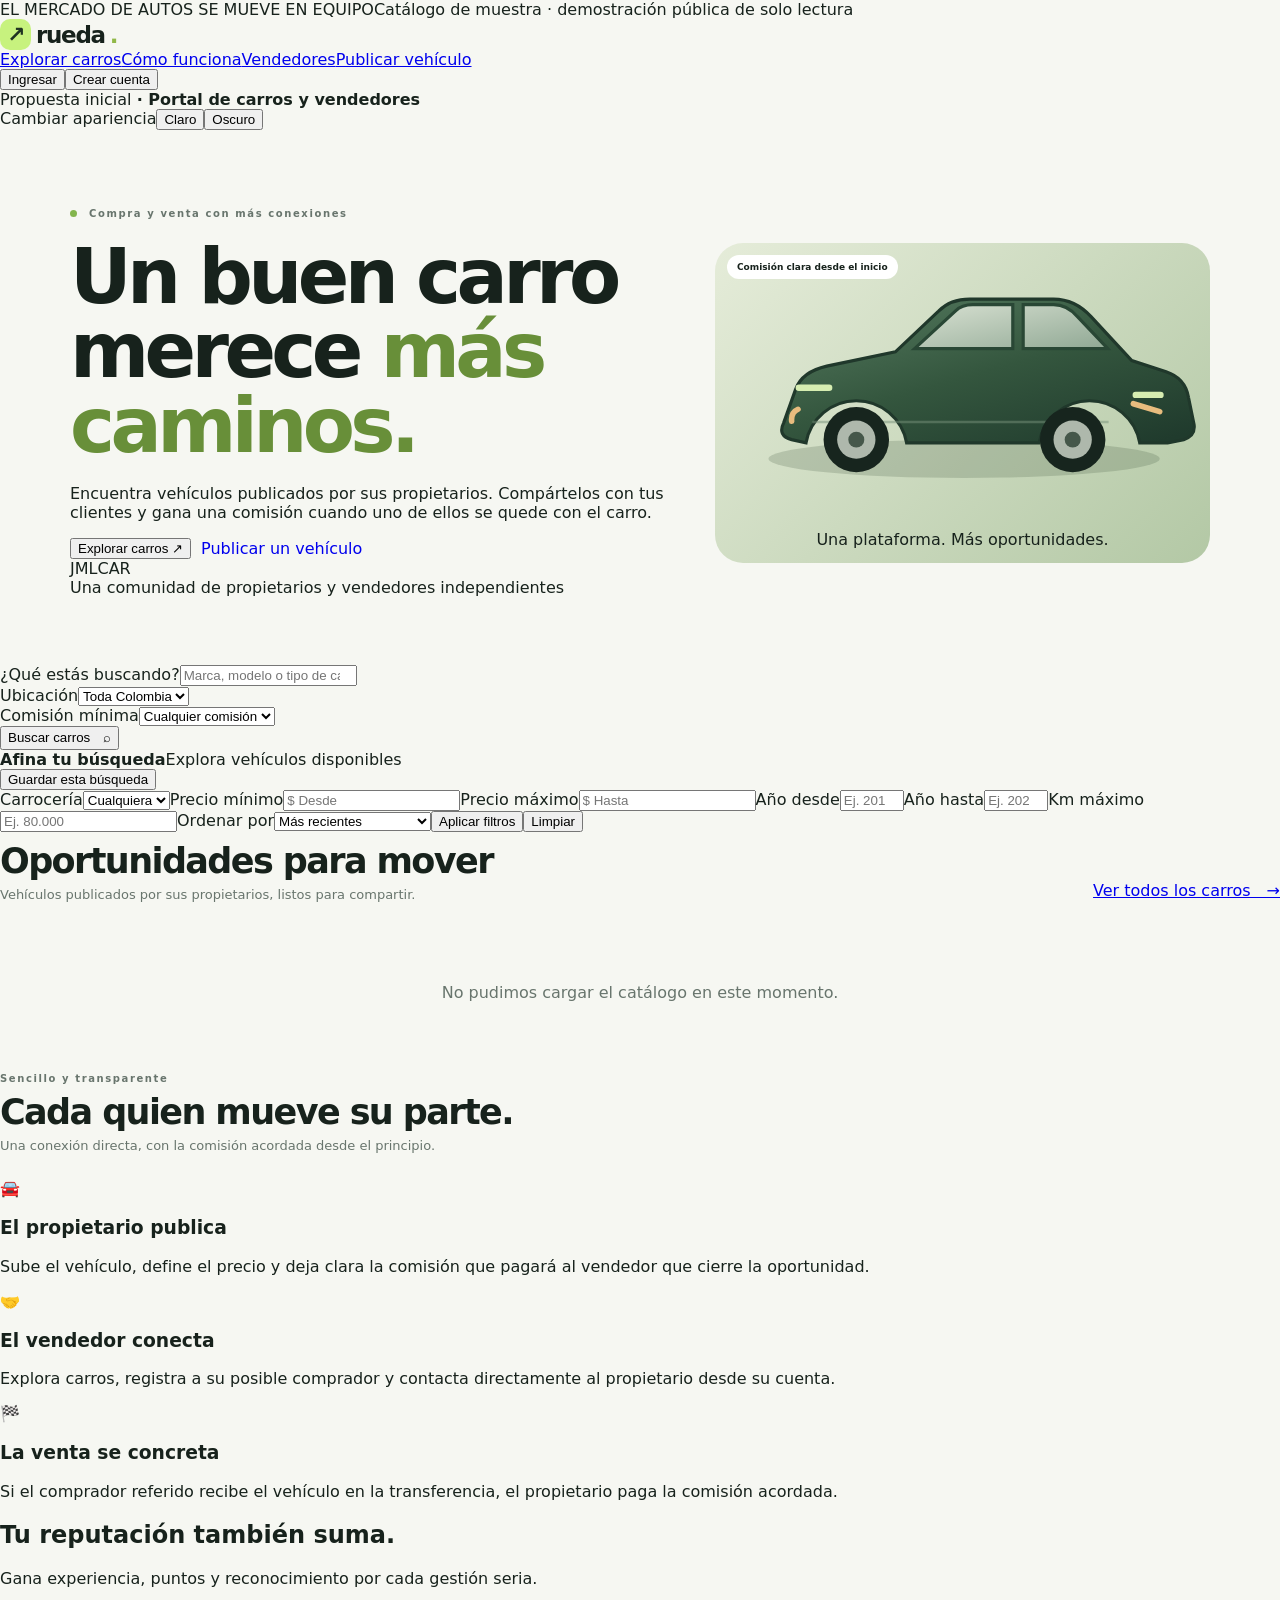
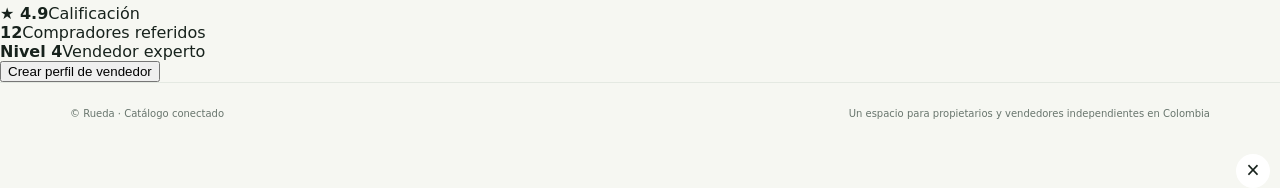
==== index.html @ 868a12b0 "Publicar la interfaz original de Rueda en modo demo" ====
<!doctype html>
<html lang="es">
<head>
<meta charset="utf-8"><meta name="viewport" content="width=device-width,initial-scale=1">
<title>Rueda — encuentra tu próximo auto</title>
<link rel="stylesheet" href="styles.css">
<link rel="stylesheet" href="styles.css"><link rel="stylesheet" href="styles.css"><link rel="stylesheet" href="styles.css"><link rel="stylesheet" href="styles.css"><link rel="stylesheet" href="styles.css"><link rel="stylesheet" href="styles.css"></head>
<body class="theme-day">
<div class="topline"><div class="wrap"><span>EL MERCADO DE AUTOS SE MUEVE EN EQUIPO</span><span>Catálogo de muestra · demostración pública de solo lectura</span></div></div>
<div class="wrap"><nav class="nav"><div class="brand"><span class="mark">↗</span>rueda<span style="color:#91b848">.</span></div><div class="links"><a href="#autos">Explorar carros</a><a href="#como">Cómo funciona</a><a href="#vendedores">Vendedores</a><a href="publicar-vehiculo.html">Publicar vehículo</a></div><div class="nav-actions"><button class="btn outline" onclick="openModal('login')">Ingresar</button><button class="btn" onclick="openModal('join')">Crear cuenta</button></div></nav>
<div class="mast-meta"><div class="model-label">Propuesta inicial <strong>· Portal de carros y vendedores</strong></div><div class="design-switch"><span>Cambiar apariencia</span><button class="active" onclick="setTheme('day',this)">Claro</button><button onclick="setTheme('night',this)">Oscuro</button></div></div>
<div id="dev-preview" hidden style="max-width:1160px;margin:8px auto;padding:8px 28px;color:#53615a;font-size:12px"><label for="dev-preview-role" style="font-weight:700;margin-right:8px">Cambiar perfil de demostración</label><select id="dev-preview-role" style="padding:7px;border:1px solid #d8dfd8;border-radius:8px"><option value="">Visitante</option><option value="seller">Vendedor</option><option value="owner">Propietario</option><option value="buyer">Comprador</option></select><span style="margin-left:8px">Simula la vista sin cambiar la cuenta</span></div><main><section class="hero"><div><div class="eyebrow"><i class="dot"></i> Compra y venta con más conexiones</div><h1>Un buen carro merece <em>más caminos.</em></h1><p class="intro">Encuentra vehículos publicados por sus propietarios. Compártelos con tus clientes y gana una comisión cuando uno de ellos se quede con el carro.</p><div class="hero-actions"><button class="btn" onclick="document.querySelector('#autos').scrollIntoView({behavior:'smooth'})">Explorar carros <span>↗</span></button><a class="btn outline" style="text-decoration:none" href="publicar-vehiculo.html">Publicar un vehículo</a></div><div class="proof"><div class="avatars"><span>JM</span><span>LC</span><span>AR</span></div><span>Una comunidad de propietarios y vendedores independientes</span></div></div>
<div class="hero-art"><span class="tag">Comisión clara desde el inicio</span><svg class="art-car" viewBox="0 0 620 310" xmlns="http://www.w3.org/2000/svg"><defs><linearGradient id="body" x1=".1" y1="0" x2=".9" y2="1"><stop stop-color="#54795e"/><stop offset=".5" stop-color="#34563e"/><stop offset="1" stop-color="#203b2d"/></linearGradient><linearGradient id="glass" x1="0" y1="0" x2="1" y2="1"><stop stop-color="#d8e1d2"/><stop offset="1" stop-color="#90a894"/></linearGradient></defs><ellipse cx="312" cy="254" rx="245" ry="24" fill="#293d2b" opacity=".18"/><path d="M86 209 101 167q8-22 39-29l86-18 54-51q15-15 39-15h105q27 0 47 22l51 55 43 14q24 8 28 32l7 34q2 14-13 19l-20 4h-35a64 64 0 0 0-126 0H240a64 64 0 0 0-126 0l-18-4q-18-5-10-21z" fill="url(#body)" stroke="#20382b" stroke-width="4"/><path d="m250 116 51-47q8-8 22-8h50v55zm136-55h38q17 0 30 15l38 40H386z" fill="url(#glass)" stroke="#294735" stroke-width="4"/><path d="M105 165h38m384 9h31" stroke="#d6edb1" stroke-width="8" stroke-linecap="round"/><path d="M122 208h371" stroke="#78927b" stroke-width="3" opacity=".5"/><circle cx="177" cy="230" r="41" fill="#17251e"/><circle cx="177" cy="230" r="24" fill="#aeb8ac"/><circle cx="177" cy="230" r="10" fill="#45574a"/><circle cx="448" cy="230" r="41" fill="#17251e"/><circle cx="448" cy="230" r="24" fill="#aeb8ac"/><circle cx="448" cy="230" r="10" fill="#45574a"/><path d="M104 192q-9 4-8 15m428-22 33 10" stroke="#e8bc7e" stroke-width="7" stroke-linecap="round"/></svg><span class="hero-foot">Una plataforma. Más oportunidades.</span></div></section>
<div class="searchbar"><div class="search-item"><label for="car-search">¿Qué estás buscando?</label><input id="car-search" type="search" autocomplete="off" placeholder="Marca, modelo o tipo de carro" aria-label="Buscar vehículos"><div class="suggestions" id="suggestions" role="listbox"></div></div><div class="search-item"><label>Ubicación</label><select><option>Toda Colombia</option><option>Bogotá</option><option>Medellín</option><option>Cali</option></select></div><div class="search-item"><label>Comisión mínima</label><select><option>Cualquier comisión</option><option>Desde $1.000.000</option><option>Desde $3.000.000</option></select></div><button class="btn" type="button">Buscar carros　⌕</button></div>
<section class="catalog-filters" aria-label="Filtros del catálogo"><div class="filter-heading"><div><b>Afina tu búsqueda</b><span id="result-count" aria-live="polite">Explora vehículos disponibles</span></div><button type="button" class="btn outline" id="save-search">Guardar esta búsqueda</button></div><div class="filter-grid"><label>Carrocería<select data-filter="body_type"><option value="">Cualquiera</option><option>SUV</option><option>Sedán</option><option>Hatchback</option><option>Pickup</option><option>Camioneta</option><option>Van</option></select></label><label>Precio mínimo<input data-filter="min_price" type="number" min="0" placeholder="$ Desde"></label><label>Precio máximo<input data-filter="max_price" type="number" min="0" placeholder="$ Hasta"></label><label>Año desde<input data-filter="min_year" type="number" min="1990" max="2100" placeholder="Ej. 2018"></label><label>Año hasta<input data-filter="max_year" type="number" min="1990" max="2100" placeholder="Ej. 2025"></label><label>Km máximo<input data-filter="max_km" type="number" min="0" placeholder="Ej. 80.000"></label><label>Ordenar por<select data-sort><option value="recent">Más recientes</option><option value="price_asc">Precio: menor a mayor</option><option value="price_desc">Precio: mayor a menor</option><option value="year_desc">Año: más reciente</option><option value="km_asc">Menor kilometraje</option></select></label><button type="button" class="btn" id="apply-filters">Aplicar filtros</button><button type="button" class="btn outline" id="clear-filters">Limpiar</button></div></section><div id="active-filter-chips" class="filter-chips" aria-live="polite"></div><section class="section" id="autos"><div class="section-head"><div><h2>Oportunidades para mover</h2><p>Vehículos publicados por sus propietarios, listos para compartir.</p></div><a class="text-link" href="#autos">Ver todos los carros　→</a></div><div class="listing-grid" id="grid" aria-live="polite" aria-busy="true"><p class="catalog-status" role="status">Cargando vehículos disponibles…</p></div></section></main></div>
<section class="lower" id="como"><div class="wrap"><div class="section-head"><div><div class="eyebrow">Sencillo y transparente</div><h2 style="margin-top:8px">Cada quien mueve su parte.</h2><p>Una conexión directa, con la comisión acordada desde el principio.</p></div></div><div class="benefits"><div class="benefit"><span class="benefit-icon">🚘</span><h3>El propietario publica</h3><p>Sube el vehículo, define el precio y deja clara la comisión que pagará al vendedor que cierre la oportunidad.</p></div><div class="benefit"><span class="benefit-icon">🤝</span><h3>El vendedor conecta</h3><p>Explora carros, registra a su posible comprador y contacta directamente al propietario desde su cuenta.</p></div><div class="benefit"><span class="benefit-icon">🏁</span><h3>La venta se concreta</h3><p>Si el comprador referido recibe el vehículo en la transferencia, el propietario paga la comisión acordada.</p></div></div><div class="rank" id="vendedores"><div><h2>Tu reputación también suma.</h2><p>Gana experiencia, puntos y reconocimiento por cada gestión seria.</p></div><div class="rank-badges"><div class="badge"><b>★ 4.9</b>Calificación</div><div class="badge"><b>12</b>Compradores referidos</div><div class="badge"><b>Nivel 4</b>Vendedor experto</div></div><button class="btn" onclick="openModal('join')">Crear perfil de vendedor</button></div></div></section>
<footer class="wrap footer"><span>© Rueda · Catálogo conectado</span><span>Un espacio para propietarios y vendedores independientes en Colombia</span></footer>
<div class="modal-bg" id="modal" onclick="if(event.target===this)closeModal()"><div class="modal"><button class="close" onclick="closeModal()">×</button><div id="modal-content"></div></div></div>
<script>
function setTheme(theme,button){document.body.className=theme==='night'?'theme-night':'theme-day';localStorage.setItem('rueda-theme',theme);document.querySelectorAll('.design-switch button').forEach(b=>b.classList.remove('active'));button.classList.add('active')}
const savedTheme=localStorage.getItem('rueda-theme')||'day';document.body.className=savedTheme==='night'?'theme-night':'theme-day';document.querySelectorAll('.design-switch button').forEach((b,i)=>b.classList.toggle('active',(savedTheme==='night'?i===1:i===0)));
function openModal(type){const c=document.getElementById('modal-content');if(type==='publish'){c.innerHTML='<h2>Publica tu vehículo</h2><p>Cuéntanos sobre el carro y define la comisión que ofreces. En esta primera propuesta, la publicación se revisa antes de aparecer.</p><input placeholder="Marca, modelo y año"><input placeholder="Precio del vehículo"><input placeholder="Comisión para el vendedor"><input placeholder="Ciudad"><button class="btn" onclick="closeModal()">Continuar</button>'}else if(type==='login'){c.innerHTML='<h2>Qué bueno verte</h2><p>Ingresa para ver contactos, registrar compradores y seguir tus oportunidades.</p><input placeholder="Correo electrónico"><input placeholder="Contraseña"><button class="btn" onclick="closeModal()">Ingresar</button>'}else{c.innerHTML='<h2>Entra a la comunidad</h2><p>Crea tu perfil para explorar vehículos, registrar compradores y construir tu reputación.</p><label for="account-role" style="display:block;font-size:12px;font-weight:700;margin:12px 0 5px">Tipo de cuenta</label><select id="account-role" style="width:100%;border:1px solid var(--line);border-radius:9px;padding:12px;background:var(--surface);color:var(--ink);margin-bottom:10px"><option value="vendedor">Vendedor</option><option value="comisionista">Comisionista</option></select><input placeholder="Nombre"><input placeholder="Correo electrónico"><input placeholder="Teléfono"><button class="btn" onclick="closeModal()">Crear mi cuenta</button>'}document.getElementById('modal').style.display='grid'}
function closeModal(){document.getElementById('modal').style.display='none'}
const searchTerms=[['Toyota RAV4 XLE','Modelo'],['Mazda 3 Grand Touring','Modelo'],['Ford Ranger XLT','Modelo'],['SUV','Tipo de vehículo'],['Sedán','Tipo de vehículo'],['Pickup','Tipo de vehículo'],['Bogotá','Ciudad'],['Medellín','Ciudad'],['Cali','Ciudad']];
const searchInput=document.getElementById('car-search'),suggestionBox=document.getElementById('suggestions');
function renderSuggestions(){const q=searchInput.value.trim().toLocaleLowerCase('es');suggestionBox.innerHTML='';if(!q){suggestionBox.classList.remove('show');return}const matches=searchTerms.filter(([label])=>label.toLocaleLowerCase('es').includes(q)).slice(0,5);if(!matches.length){suggestionBox.classList.remove('show');return}matches.forEach(([label,kind])=>{const b=document.createElement('button');b.type='button';b.className='suggestion';b.setAttribute('role','option');b.innerHTML='<span>'+label+'</span><small>'+kind+'</small>';b.addEventListener('click',()=>{searchInput.value=label;suggestionBox.classList.remove('show');window.RuedaApp?.loadListings()});suggestionBox.appendChild(b)});suggestionBox.classList.add('show')}
searchInput.addEventListener('input',renderSuggestions);searchInput.addEventListener('focus',renderSuggestions);searchInput.addEventListener('keydown',e=>{if(e.key==='Enter'){e.preventDefault();suggestionBox.classList.remove('show');window.RuedaApp?.loadListings()}if(e.key==='Escape')suggestionBox.classList.remove('show')});document.addEventListener('click',e=>{if(!e.target.closest('.search-item'))suggestionBox.classList.remove('show')});
</script><script src="preview-adapter.js?v=1"></script><script src="app.js?v=20261120-6"></script><script src="experience.js?v=20261120-2"></script></body></html>
---- styles.css ----
:root{color-scheme:light;--bg:#f6f7f2;--surface:#fff;--ink:#17221c;--muted:#68756d;--line:#e4e9e2;--accent:#c7f27e;--accent-ink:#192418;--soft:#edf1e9;--shadow:0 18px 55px #17221c10}*{box-sizing:border-box}html{scroll-behavior:smooth}body{margin:0;background:var(--bg);color:var(--ink);font-family:Inter,ui-sans-serif,system-ui,-apple-system,"Segoe UI",sans-serif;transition:background .25s,color .25s}body.dark{color-scheme:dark;--bg:#0d1511;--surface:#17211b;--ink:#f2f5ef;--muted:#a2afa5;--line:#29372e;--accent:#c7f27e;--accent-ink:#172418;--soft:#202c24;--shadow:0 18px 55px #0005}.top{height:76px;display:flex;align-items:center;justify-content:space-between;padding:0 max(calc((100% - 1200px)/2),5vw);border-bottom:1px solid var(--line);background:color-mix(in srgb,var(--bg) 88%,transparent);position:sticky;top:0;z-index:10;backdrop-filter:blur(16px)}.brand{display:flex;align-items:center;gap:5px;color:var(--ink);text-decoration:none;font-weight:850;font-size:23px;letter-spacing:-1.3px}.mark{width:31px;height:31px;background:var(--accent);color:#203322;border-radius:10px;display:grid;place-items:center;font-size:22px}.lime{color:#83a941}.top nav{display:flex;gap:32px}.top nav a,footer>a:last-child{font-size:13px;color:var(--muted);text-decoration:none;font-weight:650}.theme{padding:10px 14px;border:1px solid var(--line);border-radius:99px;background:var(--surface);color:var(--ink);font-weight:650;cursor:pointer}.hero{max-width:1200px;margin:auto;min-height:480px;display:grid;grid-template-columns:1.1fr .9fr;align-items:center;padding:78px 30px 68px;gap:40px}.eyebrow{font-size:10px;font-weight:800;letter-spacing:1.6px;color:var(--muted)}.eyebrow i{display:inline-block;width:7px;height:7px;border-radius:50%;background:#83b54d;margin-right:7px}.hero h1{font-size:clamp(43px,6vw,76px);line-height:.98;letter-spacing:-4.6px;margin:21px 0;color:var(--ink);max-width:650px}.hero h1 em{font-style:normal;color:#688f39}.hero-copy>p{font-size:16px;line-height:1.7;color:var(--muted);max-width:535px;margin-bottom:28px}.primary{display:inline-flex;align-items:center;gap:22px;padding:15px 21px;background:var(--accent);color:var(--accent-ink);border-radius:12px;font-weight:800;text-decoration:none;box-shadow:0 10px 24px #b7e66840}.hero-stats{display:flex;gap:24px;margin-top:28px;font-size:11px;color:var(--muted)}.hero-stats b{color:var(--ink)}.hero-art{height:320px;border-radius:28px;background:linear-gradient(135deg,#e5ecd9,#b3c8a5);display:grid;place-items:center;position:relative;overflow:hidden}.dark .hero-art{background:linear-gradient(135deg,#26362a,#344932)}.art-glow{position:absolute;width:340px;height:340px;border-radius:50%;background:#d8ff9b66;filter:blur(20px);right:-80px;top:-120px}.art-card{position:relative;width:68%;min-height:215px;border-radius:20px;background:linear-gradient(140deg,#23392b,#405d43);box-shadow:0 30px 50px #18251b50;color:white;padding:24px;transform:rotate(-4deg);display:flex;flex-direction:column;justify-content:space-between}.art-card>span{font-size:9px;letter-spacing:1.8px;color:#d8e5cb}.art-card strong{font-size:22px;letter-spacing:-.7px}.art-card small{font-size:11px;color:#c4d3c2}.road{position:absolute;right:25px;top:62px;width:95px;height:95px;border-radius:50%;border:1px solid #ffffff45;display:grid;place-items:center;font-size:52px;color:var(--accent)}.floating-pill{position:absolute;right:7%;bottom:13%;border:1px solid #ffffff88;background:var(--surface);color:var(--ink);border-radius:99px;padding:12px 17px;font-size:11px;font-weight:700;box-shadow:var(--shadow)}.floating-pill:first-letter{color:#78a740}.catalog{max-width:1200px;margin:auto;padding:42px 30px 82px}.section-head{display:flex;justify-content:space-between;align-items:end;margin-bottom:26px}.section-head h2{font-size:35px;letter-spacing:-1.6px;margin:9px 0 6px}.section-head p{margin:0;color:var(--muted);font-size:13px}.count{border:1px solid var(--line);border-radius:99px;padding:9px 13px;font-size:11px;color:var(--muted);background:var(--surface)}.filters{display:grid;grid-template-columns:minmax(250px,1.7fr) 1fr 1fr 1fr auto;gap:9px;padding:10px;background:var(--surface);border:1px solid var(--line);border-radius:15px;box-shadow:var(--shadow)}.filters select,.search{height:44px;border:1px solid var(--line);border-radius:10px;background:var(--bg);color:var(--ink);padding:0 12px;font:inherit;font-size:12px}.search{display:flex;align-items:center;gap:8px}.search>span{font-size:22px;color:var(--muted)}.search input{border:0;background:transparent;outline:0;color:var(--ink);width:100%;min-width:0}.search kbd{font-size:9px;color:var(--muted);white-space:nowrap}.clear{border:0;background:transparent;color:var(--muted);font-weight:700;padding:0 12px;cursor:pointer}.chips{display:flex;gap:8px;overflow:auto;padding:17px 0 21px}.chip{border:1px solid var(--line);background:var(--surface);color:var(--muted);padding:8px 13px;border-radius:99px;font-size:11px;font-weight:700;white-space:nowrap;cursor:pointer}.chip.active{background:var(--ink);color:var(--bg);border-color:var(--ink)}.grid{display:grid;grid-template-columns:repeat(3,minmax(0,1fr));gap:18px}.car{border:1px solid var(--line);background:var(--surface);border-radius:17px;overflow:hidden;transition:transform .2s,box-shadow .2s;cursor:pointer}.car:hover{transform:translateY(-4px);box-shadow:var(--shadow)}.photo{height:205px;position:relative;background:var(--soft);overflow:hidden}.photo img{width:100%;height:100%;display:block;object-fit:cover;transition:transform .45s}.car:hover .photo img{transform:scale(1.04)}.tag,.city{position:absolute;top:12px;border-radius:99px;padding:7px 10px;font-size:9px;font-weight:750}.tag{left:12px;background:var(--surface);color:var(--ink)}.city{right:12px;background:#19251fdb;color:white;backdrop-filter:blur(8px)}.card{padding:16px}.title{display:flex;justify-content:space-between;gap:8px;align-items:start}.title h3{font-size:17px;line-height:1.2;letter-spacing:-.45px;margin:0}.year{color:var(--muted);font-size:12px}.specs{display:flex;gap:12px;color:var(--muted);font-size:10px;margin:13px 0 16px;flex-wrap:wrap}.price-line{border-top:1px solid var(--line);padding-top:13px;display:flex;justify-content:space-between;align-items:end}.price-label{font-size:9px;color:var(--muted)}.price{display:block;font-size:20px;letter-spacing:-.6px;font-weight:800;margin-top:3px}.fee{text-align:right;font-size:9px;color:var(--muted);line-height:1.5}.fee b{display:block;color:#6d953a;font-size:11px}.source{display:block;margin-top:13px;color:var(--muted);font-size:9px;text-decoration:none}.source:hover{text-decoration:underline}.notice{max-width:1140px;margin:0 auto 65px;background:var(--soft);border:1px solid var(--line);border-radius:16px;padding:23px;display:flex;gap:15px;align-items:start}.notice-icon{border:1px solid #9ab56f;border-radius:50%;min-width:22px;height:22px;display:grid;place-items:center;color:#729242;font-weight:800;font-size:12px}.notice strong{font-size:13px}.notice p{font-size:11px;line-height:1.65;color:var(--muted);margin:7px 0 0}footer{border-top:1px solid var(--line);padding:25px max(calc((100% - 1140px)/2),5vw);display:flex;align-items:center;justify-content:space-between;color:var(--muted);font-size:10px}.empty,.loading{text-align:center;color:var(--muted);padding:55px;grid-column:1/-1}dialog{width:min(640px,calc(100% - 28px));border:1px solid var(--line);border-radius:20px;padding:0;background:var(--surface);color:var(--ink);box-shadow:0 20px 100px #0008;max-height:90vh;overflow:auto}dialog::backdrop{background:#07100dbb;backdrop-filter:blur(4px)}.close{position:sticky;float:right;top:10px;margin:10px 10px -45px 0;width:34px;height:34px;border:0;border-radius:50%;background:var(--surface);color:var(--ink);font-size:23px;cursor:pointer;z-index:2}.detail-photo{width:100%;height:300px;object-fit:cover}.detail-content{padding:22px}.detail-content h2{font-size:26px;letter-spacing:-1px;margin:0 0 6px}.detail-meta{color:var(--muted);font-size:12px}.detail-content p{line-height:1.7;color:var(--muted);font-size:13px}.detail-source{color:#71933e;font-weight:700}.detail-fee{padding:14px;border-radius:12px;background:var(--soft);font-size:12px}.detail-fee b{color:#71933e}@media(max-width:850px){.hero{grid-template-columns:1fr;padding:60px 24px;gap:30px}.hero-art{height:270px}.grid{grid-template-columns:repeat(2,minmax(0,1fr))}.filters{grid-template-columns:1fr 1fr}.search{grid-column:1/-1}.catalog{padding:35px 22px 60px}.notice{margin:0 22px 45px}.top{padding:0 22px}}@media(max-width:560px){.top{height:64px}.top nav{display:none}.theme{font-size:0}.theme span{font-size:11px}.hero{min-height:auto;padding:50px 20px}.hero h1{font-size:51px;letter-spacing:-3px}.hero-art{height:225px}.art-card{width:75%;min-height:170px}.road{width:70px;height:70px;font-size:38px;right:14px;top:58px}.section-head{align-items:start;gap:15px;flex-direction:column}.section-head h2{font-size:29px}.filters{grid-template-columns:1fr 1fr}.filters select:nth-of-type(3){grid-column:1/-1}.clear{height:35px}.grid{grid-template-columns:1fr;gap:14px}.photo{height:230px}.catalog{padding:30px 17px 50px}.notice{margin:0 17px 35px;padding:17px}footer{padding:22px 17px;gap:12px;flex-wrap:wrap}.footer .brand{font-size:19px}}

/* Role preview and simulated portal actions */
.demo-banner{display:flex;justify-content:center;gap:22px;padding:8px 18px;background:#eaf1e1;color:#536544;font-size:9px;font-weight:800;letter-spacing:1.15px}.demo-banner i{display:inline-block;width:6px;height:6px;background:#80a749;border-radius:50%;margin-right:6px}.dark .demo-banner{background:#1c2c20;color:#cad9b3}.top-actions{display:flex;align-items:center;gap:8px}.text-button,.account-button,.secondary{height:42px;border-radius:11px;padding:0 14px;font:inherit;font-size:11px;font-weight:750;cursor:pointer}.text-button{border:0;background:transparent;color:var(--ink)}.account-button,.secondary{border:1px solid var(--line);background:var(--surface);color:var(--ink)}.hero-actions{display:flex;gap:10px;align-items:center;flex-wrap:wrap}.role-switch{max-width:1140px;margin:0 auto 34px;background:var(--surface);border:1px solid var(--line);border-radius:19px;padding:24px;display:grid;grid-template-columns:1fr auto;gap:18px;box-shadow:var(--shadow)}.role-intro h2{font-size:23px;letter-spacing:-.8px;margin:7px 0}.role-intro p{margin:0;color:var(--muted);font-size:12px}.role-control{display:flex;align-items:center;gap:9px}.role-control label{font-size:11px;color:var(--muted);font-weight:700}.role-control select{border:1px solid var(--line);border-radius:10px;background:var(--bg);color:var(--ink);padding:11px 14px;font:inherit;font-size:12px;font-weight:700}.role-preview{grid-column:1/-1;background:var(--soft);border-radius:13px;padding:18px;display:flex;align-items:center;justify-content:space-between;gap:20px}.role-preview h3{margin:0 0 5px;font-size:15px}.role-preview p{margin:0;color:var(--muted);font-size:11px;line-height:1.6;max-width:690px}.role-points{display:flex;gap:7px;flex-wrap:wrap;margin-top:11px}.role-points span{font-size:9px;background:var(--surface);border:1px solid var(--line);color:var(--muted);border-radius:99px;padding:6px 9px}.role-cta,.inline-action{border:0;background:transparent;color:#6d923c;font:inherit;font-size:10px;font-weight:800;white-space:nowrap;cursor:pointer}.how{max-width:1140px;margin:0 auto;padding:30px 0 85px}.how-grid{display:grid;grid-template-columns:repeat(3,1fr);gap:15px}.how-grid article{position:relative;background:var(--surface);border:1px solid var(--line);border-radius:16px;padding:22px;min-height:205px}.how-grid article>span{position:absolute;right:18px;top:18px;font-size:10px;font-weight:800;color:#84a759}.how-icon{font-size:25px;margin-bottom:17px}.how-grid h3{font-size:16px;margin:0 0 7px;letter-spacing:-.4px}.how-grid p{font-size:11px;line-height:1.65;color:var(--muted);min-height:38px;margin:0 0 12px}.community{max-width:1140px;margin:0 auto 65px;padding:35px;border-radius:22px;background:linear-gradient(125deg,#233a2a,#3f6544);color:#f2f6ee;display:grid;grid-template-columns:1.2fr .8fr;gap:25px;align-items:center}.community .eyebrow{color:#d0dfc4}.community h2{font-size:30px;letter-spacing:-1.3px;line-height:1.1;max-width:570px;margin:11px 0}.community p{font-size:12px;line-height:1.7;color:#c9d5c6;max-width:500px;margin-bottom:20px}.community .primary{border:0;cursor:pointer}.community-stats{display:grid;grid-template-columns:1fr 1fr;gap:12px}.community-stats div{background:#ffffff13;border:1px solid #ffffff25;border-radius:13px;padding:17px}.community-stats b{display:block;font-size:25px;color:#d1f58e}.community-stats span{font-size:9px;color:#d6e0d4}.demo-dialog-content{padding:27px}.demo-dialog-content h2{font-size:25px;letter-spacing:-.9px;margin:8px 0}.demo-dialog-content>p{color:var(--muted);font-size:12px;line-height:1.65}.mock-form{display:grid;gap:10px;margin:18px 0}.mock-form label{font-size:10px;color:var(--muted);font-weight:750;display:grid;gap:6px}.mock-form input,.mock-form select,.mock-form textarea{border:1px solid var(--line);border-radius:9px;background:var(--soft);color:var(--muted);padding:11px;font:inherit;font-size:11px}.mock-form input:disabled,.mock-form select:disabled{opacity:1}.mock-disclaimer{background:var(--soft);border-radius:10px;padding:12px;color:var(--muted);font-size:10px;line-height:1.55}.mock-submit{background:var(--accent);border:0;border-radius:10px;padding:12px;color:var(--accent-ink);font:inherit;font-size:11px;font-weight:800;cursor:pointer;opacity:.72}.notice{max-width:1140px}.catalog{padding-bottom:68px}
@media(max-width:850px){.top-actions{gap:3px}.top-actions .text-button{display:none}.role-switch,.how,.community{margin-left:22px;margin-right:22px}.role-preview{align-items:flex-start;flex-direction:column}.role-cta{white-space:normal}.how{padding-bottom:60px}}
@media(max-width:560px){.demo-banner{justify-content:space-between;font-size:7px;letter-spacing:.5px;gap:6px}.top{padding:0 14px}.top-actions{gap:4px}.account-button{font-size:9px;padding:0 9px;height:36px}.top-actions .theme{padding:9px}.hero-actions{align-items:stretch}.hero-actions>*{flex:1;justify-content:center}.role-switch{margin:0 17px 28px;padding:18px;grid-template-columns:1fr}.role-control{grid-column:1;justify-content:space-between}.role-preview{grid-column:1}.role-preview p{font-size:10px}.how{margin-left:17px;margin-right:17px;padding-bottom:45px}.how-grid{grid-template-columns:1fr}.how-grid article{min-height:170px}.how-grid p{min-height:0}.community{margin:0 17px 40px;padding:23px;grid-template-columns:1fr}.community h2{font-size:26px}.community-stats{grid-template-columns:repeat(3,1fr);gap:6px}.community-stats div{padding:11px}.community-stats b{font-size:19px}.community-stats span{font-size:8px}.role-intro h2{font-size:20px}}
---- styles.css ----
:root{color-scheme:light;--bg:#f6f7f2;--surface:#fff;--ink:#17221c;--muted:#68756d;--line:#e4e9e2;--accent:#c7f27e;--accent-ink:#192418;--soft:#edf1e9;--shadow:0 18px 55px #17221c10}*{box-sizing:border-box}html{scroll-behavior:smooth}body{margin:0;background:var(--bg);color:var(--ink);font-family:Inter,ui-sans-serif,system-ui,-apple-system,"Segoe UI",sans-serif;transition:background .25s,color .25s}body.dark{color-scheme:dark;--bg:#0d1511;--surface:#17211b;--ink:#f2f5ef;--muted:#a2afa5;--line:#29372e;--accent:#c7f27e;--accent-ink:#172418;--soft:#202c24;--shadow:0 18px 55px #0005}.top{height:76px;display:flex;align-items:center;justify-content:space-between;padding:0 max(calc((100% - 1200px)/2),5vw);border-bottom:1px solid var(--line);background:color-mix(in srgb,var(--bg) 88%,transparent);position:sticky;top:0;z-index:10;backdrop-filter:blur(16px)}.brand{display:flex;align-items:center;gap:5px;color:var(--ink);text-decoration:none;font-weight:850;font-size:23px;letter-spacing:-1.3px}.mark{width:31px;height:31px;background:var(--accent);color:#203322;border-radius:10px;display:grid;place-items:center;font-size:22px}.lime{color:#83a941}.top nav{display:flex;gap:32px}.top nav a,footer>a:last-child{font-size:13px;color:var(--muted);text-decoration:none;font-weight:650}.theme{padding:10px 14px;border:1px solid var(--line);border-radius:99px;background:var(--surface);color:var(--ink);font-weight:650;cursor:pointer}.hero{max-width:1200px;margin:auto;min-height:480px;display:grid;grid-template-columns:1.1fr .9fr;align-items:center;padding:78px 30px 68px;gap:40px}.eyebrow{font-size:10px;font-weight:800;letter-spacing:1.6px;color:var(--muted)}.eyebrow i{display:inline-block;width:7px;height:7px;border-radius:50%;background:#83b54d;margin-right:7px}.hero h1{font-size:clamp(43px,6vw,76px);line-height:.98;letter-spacing:-4.6px;margin:21px 0;color:var(--ink);max-width:650px}.hero h1 em{font-style:normal;color:#688f39}.hero-copy>p{font-size:16px;line-height:1.7;color:var(--muted);max-width:535px;margin-bottom:28px}.primary{display:inline-flex;align-items:center;gap:22px;padding:15px 21px;background:var(--accent);color:var(--accent-ink);border-radius:12px;font-weight:800;text-decoration:none;box-shadow:0 10px 24px #b7e66840}.hero-stats{display:flex;gap:24px;margin-top:28px;font-size:11px;color:var(--muted)}.hero-stats b{color:var(--ink)}.hero-art{height:320px;border-radius:28px;background:linear-gradient(135deg,#e5ecd9,#b3c8a5);display:grid;place-items:center;position:relative;overflow:hidden}.dark .hero-art{background:linear-gradient(135deg,#26362a,#344932)}.art-glow{position:absolute;width:340px;height:340px;border-radius:50%;background:#d8ff9b66;filter:blur(20px);right:-80px;top:-120px}.art-card{position:relative;width:68%;min-height:215px;border-radius:20px;background:linear-gradient(140deg,#23392b,#405d43);box-shadow:0 30px 50px #18251b50;color:white;padding:24px;transform:rotate(-4deg);display:flex;flex-direction:column;justify-content:space-between}.art-card>span{font-size:9px;letter-spacing:1.8px;color:#d8e5cb}.art-card strong{font-size:22px;letter-spacing:-.7px}.art-card small{font-size:11px;color:#c4d3c2}.road{position:absolute;right:25px;top:62px;width:95px;height:95px;border-radius:50%;border:1px solid #ffffff45;display:grid;place-items:center;font-size:52px;color:var(--accent)}.floating-pill{position:absolute;right:7%;bottom:13%;border:1px solid #ffffff88;background:var(--surface);color:var(--ink);border-radius:99px;padding:12px 17px;font-size:11px;font-weight:700;box-shadow:var(--shadow)}.floating-pill:first-letter{color:#78a740}.catalog{max-width:1200px;margin:auto;padding:42px 30px 82px}.section-head{display:flex;justify-content:space-between;align-items:end;margin-bottom:26px}.section-head h2{font-size:35px;letter-spacing:-1.6px;margin:9px 0 6px}.section-head p{margin:0;color:var(--muted);font-size:13px}.count{border:1px solid var(--line);border-radius:99px;padding:9px 13px;font-size:11px;color:var(--muted);background:var(--surface)}.filters{display:grid;grid-template-columns:minmax(250px,1.7fr) 1fr 1fr 1fr auto;gap:9px;padding:10px;background:var(--surface);border:1px solid var(--line);border-radius:15px;box-shadow:var(--shadow)}.filters select,.search{height:44px;border:1px solid var(--line);border-radius:10px;background:var(--bg);color:var(--ink);padding:0 12px;font:inherit;font-size:12px}.search{display:flex;align-items:center;gap:8px}.search>span{font-size:22px;color:var(--muted)}.search input{border:0;background:transparent;outline:0;color:var(--ink);width:100%;min-width:0}.search kbd{font-size:9px;color:var(--muted);white-space:nowrap}.clear{border:0;background:transparent;color:var(--muted);font-weight:700;padding:0 12px;cursor:pointer}.chips{display:flex;gap:8px;overflow:auto;padding:17px 0 21px}.chip{border:1px solid var(--line);background:var(--surface);color:var(--muted);padding:8px 13px;border-radius:99px;font-size:11px;font-weight:700;white-space:nowrap;cursor:pointer}.chip.active{background:var(--ink);color:var(--bg);border-color:var(--ink)}.grid{display:grid;grid-template-columns:repeat(3,minmax(0,1fr));gap:18px}.car{border:1px solid var(--line);background:var(--surface);border-radius:17px;overflow:hidden;transition:transform .2s,box-shadow .2s;cursor:pointer}.car:hover{transform:translateY(-4px);box-shadow:var(--shadow)}.photo{height:205px;position:relative;background:var(--soft);overflow:hidden}.photo img{width:100%;height:100%;display:block;object-fit:cover;transition:transform .45s}.car:hover .photo img{transform:scale(1.04)}.tag,.city{position:absolute;top:12px;border-radius:99px;padding:7px 10px;font-size:9px;font-weight:750}.tag{left:12px;background:var(--surface);color:var(--ink)}.city{right:12px;background:#19251fdb;color:white;backdrop-filter:blur(8px)}.card{padding:16px}.title{display:flex;justify-content:space-between;gap:8px;align-items:start}.title h3{font-size:17px;line-height:1.2;letter-spacing:-.45px;margin:0}.year{color:var(--muted);font-size:12px}.specs{display:flex;gap:12px;color:var(--muted);font-size:10px;margin:13px 0 16px;flex-wrap:wrap}.price-line{border-top:1px solid var(--line);padding-top:13px;display:flex;justify-content:space-between;align-items:end}.price-label{font-size:9px;color:var(--muted)}.price{display:block;font-size:20px;letter-spacing:-.6px;font-weight:800;margin-top:3px}.fee{text-align:right;font-size:9px;color:var(--muted);line-height:1.5}.fee b{display:block;color:#6d953a;font-size:11px}.source{display:block;margin-top:13px;color:var(--muted);font-size:9px;text-decoration:none}.source:hover{text-decoration:underline}.notice{max-width:1140px;margin:0 auto 65px;background:var(--soft);border:1px solid var(--line);border-radius:16px;padding:23px;display:flex;gap:15px;align-items:start}.notice-icon{border:1px solid #9ab56f;border-radius:50%;min-width:22px;height:22px;display:grid;place-items:center;color:#729242;font-weight:800;font-size:12px}.notice strong{font-size:13px}.notice p{font-size:11px;line-height:1.65;color:var(--muted);margin:7px 0 0}footer{border-top:1px solid var(--line);padding:25px max(calc((100% - 1140px)/2),5vw);display:flex;align-items:center;justify-content:space-between;color:var(--muted);font-size:10px}.empty,.loading{text-align:center;color:var(--muted);padding:55px;grid-column:1/-1}dialog{width:min(640px,calc(100% - 28px));border:1px solid var(--line);border-radius:20px;padding:0;background:var(--surface);color:var(--ink);box-shadow:0 20px 100px #0008;max-height:90vh;overflow:auto}dialog::backdrop{background:#07100dbb;backdrop-filter:blur(4px)}.close{position:sticky;float:right;top:10px;margin:10px 10px -45px 0;width:34px;height:34px;border:0;border-radius:50%;background:var(--surface);color:var(--ink);font-size:23px;cursor:pointer;z-index:2}.detail-photo{width:100%;height:300px;object-fit:cover}.detail-content{padding:22px}.detail-content h2{font-size:26px;letter-spacing:-1px;margin:0 0 6px}.detail-meta{color:var(--muted);font-size:12px}.detail-content p{line-height:1.7;color:var(--muted);font-size:13px}.detail-source{color:#71933e;font-weight:700}.detail-fee{padding:14px;border-radius:12px;background:var(--soft);font-size:12px}.detail-fee b{color:#71933e}@media(max-width:850px){.hero{grid-template-columns:1fr;padding:60px 24px;gap:30px}.hero-art{height:270px}.grid{grid-template-columns:repeat(2,minmax(0,1fr))}.filters{grid-template-columns:1fr 1fr}.search{grid-column:1/-1}.catalog{padding:35px 22px 60px}.notice{margin:0 22px 45px}.top{padding:0 22px}}@media(max-width:560px){.top{height:64px}.top nav{display:none}.theme{font-size:0}.theme span{font-size:11px}.hero{min-height:auto;padding:50px 20px}.hero h1{font-size:51px;letter-spacing:-3px}.hero-art{height:225px}.art-card{width:75%;min-height:170px}.road{width:70px;height:70px;font-size:38px;right:14px;top:58px}.section-head{align-items:start;gap:15px;flex-direction:column}.section-head h2{font-size:29px}.filters{grid-template-columns:1fr 1fr}.filters select:nth-of-type(3){grid-column:1/-1}.clear{height:35px}.grid{grid-template-columns:1fr;gap:14px}.photo{height:230px}.catalog{padding:30px 17px 50px}.notice{margin:0 17px 35px;padding:17px}footer{padding:22px 17px;gap:12px;flex-wrap:wrap}.footer .brand{font-size:19px}}

/* Role preview and simulated portal actions */
.demo-banner{display:flex;justify-content:center;gap:22px;padding:8px 18px;background:#eaf1e1;color:#536544;font-size:9px;font-weight:800;letter-spacing:1.15px}.demo-banner i{display:inline-block;width:6px;height:6px;background:#80a749;border-radius:50%;margin-right:6px}.dark .demo-banner{background:#1c2c20;color:#cad9b3}.top-actions{display:flex;align-items:center;gap:8px}.text-button,.account-button,.secondary{height:42px;border-radius:11px;padding:0 14px;font:inherit;font-size:11px;font-weight:750;cursor:pointer}.text-button{border:0;background:transparent;color:var(--ink)}.account-button,.secondary{border:1px solid var(--line);background:var(--surface);color:var(--ink)}.hero-actions{display:flex;gap:10px;align-items:center;flex-wrap:wrap}.role-switch{max-width:1140px;margin:0 auto 34px;background:var(--surface);border:1px solid var(--line);border-radius:19px;padding:24px;display:grid;grid-template-columns:1fr auto;gap:18px;box-shadow:var(--shadow)}.role-intro h2{font-size:23px;letter-spacing:-.8px;margin:7px 0}.role-intro p{margin:0;color:var(--muted);font-size:12px}.role-control{display:flex;align-items:center;gap:9px}.role-control label{font-size:11px;color:var(--muted);font-weight:700}.role-control select{border:1px solid var(--line);border-radius:10px;background:var(--bg);color:var(--ink);padding:11px 14px;font:inherit;font-size:12px;font-weight:700}.role-preview{grid-column:1/-1;background:var(--soft);border-radius:13px;padding:18px;display:flex;align-items:center;justify-content:space-between;gap:20px}.role-preview h3{margin:0 0 5px;font-size:15px}.role-preview p{margin:0;color:var(--muted);font-size:11px;line-height:1.6;max-width:690px}.role-points{display:flex;gap:7px;flex-wrap:wrap;margin-top:11px}.role-points span{font-size:9px;background:var(--surface);border:1px solid var(--line);color:var(--muted);border-radius:99px;padding:6px 9px}.role-cta,.inline-action{border:0;background:transparent;color:#6d923c;font:inherit;font-size:10px;font-weight:800;white-space:nowrap;cursor:pointer}.how{max-width:1140px;margin:0 auto;padding:30px 0 85px}.how-grid{display:grid;grid-template-columns:repeat(3,1fr);gap:15px}.how-grid article{position:relative;background:var(--surface);border:1px solid var(--line);border-radius:16px;padding:22px;min-height:205px}.how-grid article>span{position:absolute;right:18px;top:18px;font-size:10px;font-weight:800;color:#84a759}.how-icon{font-size:25px;margin-bottom:17px}.how-grid h3{font-size:16px;margin:0 0 7px;letter-spacing:-.4px}.how-grid p{font-size:11px;line-height:1.65;color:var(--muted);min-height:38px;margin:0 0 12px}.community{max-width:1140px;margin:0 auto 65px;padding:35px;border-radius:22px;background:linear-gradient(125deg,#233a2a,#3f6544);color:#f2f6ee;display:grid;grid-template-columns:1.2fr .8fr;gap:25px;align-items:center}.community .eyebrow{color:#d0dfc4}.community h2{font-size:30px;letter-spacing:-1.3px;line-height:1.1;max-width:570px;margin:11px 0}.community p{font-size:12px;line-height:1.7;color:#c9d5c6;max-width:500px;margin-bottom:20px}.community .primary{border:0;cursor:pointer}.community-stats{display:grid;grid-template-columns:1fr 1fr;gap:12px}.community-stats div{background:#ffffff13;border:1px solid #ffffff25;border-radius:13px;padding:17px}.community-stats b{display:block;font-size:25px;color:#d1f58e}.community-stats span{font-size:9px;color:#d6e0d4}.demo-dialog-content{padding:27px}.demo-dialog-content h2{font-size:25px;letter-spacing:-.9px;margin:8px 0}.demo-dialog-content>p{color:var(--muted);font-size:12px;line-height:1.65}.mock-form{display:grid;gap:10px;margin:18px 0}.mock-form label{font-size:10px;color:var(--muted);font-weight:750;display:grid;gap:6px}.mock-form input,.mock-form select,.mock-form textarea{border:1px solid var(--line);border-radius:9px;background:var(--soft);color:var(--muted);padding:11px;font:inherit;font-size:11px}.mock-form input:disabled,.mock-form select:disabled{opacity:1}.mock-disclaimer{background:var(--soft);border-radius:10px;padding:12px;color:var(--muted);font-size:10px;line-height:1.55}.mock-submit{background:var(--accent);border:0;border-radius:10px;padding:12px;color:var(--accent-ink);font:inherit;font-size:11px;font-weight:800;cursor:pointer;opacity:.72}.notice{max-width:1140px}.catalog{padding-bottom:68px}
@media(max-width:850px){.top-actions{gap:3px}.top-actions .text-button{display:none}.role-switch,.how,.community{margin-left:22px;margin-right:22px}.role-preview{align-items:flex-start;flex-direction:column}.role-cta{white-space:normal}.how{padding-bottom:60px}}
@media(max-width:560px){.demo-banner{justify-content:space-between;font-size:7px;letter-spacing:.5px;gap:6px}.top{padding:0 14px}.top-actions{gap:4px}.account-button{font-size:9px;padding:0 9px;height:36px}.top-actions .theme{padding:9px}.hero-actions{align-items:stretch}.hero-actions>*{flex:1;justify-content:center}.role-switch{margin:0 17px 28px;padding:18px;grid-template-columns:1fr}.role-control{grid-column:1;justify-content:space-between}.role-preview{grid-column:1}.role-preview p{font-size:10px}.how{margin-left:17px;margin-right:17px;padding-bottom:45px}.how-grid{grid-template-columns:1fr}.how-grid article{min-height:170px}.how-grid p{min-height:0}.community{margin:0 17px 40px;padding:23px;grid-template-columns:1fr}.community h2{font-size:26px}.community-stats{grid-template-columns:repeat(3,1fr);gap:6px}.community-stats div{padding:11px}.community-stats b{font-size:19px}.community-stats span{font-size:8px}.role-intro h2{font-size:20px}}
---- styles.css ----
:root{color-scheme:light;--bg:#f6f7f2;--surface:#fff;--ink:#17221c;--muted:#68756d;--line:#e4e9e2;--accent:#c7f27e;--accent-ink:#192418;--soft:#edf1e9;--shadow:0 18px 55px #17221c10}*{box-sizing:border-box}html{scroll-behavior:smooth}body{margin:0;background:var(--bg);color:var(--ink);font-family:Inter,ui-sans-serif,system-ui,-apple-system,"Segoe UI",sans-serif;transition:background .25s,color .25s}body.dark{color-scheme:dark;--bg:#0d1511;--surface:#17211b;--ink:#f2f5ef;--muted:#a2afa5;--line:#29372e;--accent:#c7f27e;--accent-ink:#172418;--soft:#202c24;--shadow:0 18px 55px #0005}.top{height:76px;display:flex;align-items:center;justify-content:space-between;padding:0 max(calc((100% - 1200px)/2),5vw);border-bottom:1px solid var(--line);background:color-mix(in srgb,var(--bg) 88%,transparent);position:sticky;top:0;z-index:10;backdrop-filter:blur(16px)}.brand{display:flex;align-items:center;gap:5px;color:var(--ink);text-decoration:none;font-weight:850;font-size:23px;letter-spacing:-1.3px}.mark{width:31px;height:31px;background:var(--accent);color:#203322;border-radius:10px;display:grid;place-items:center;font-size:22px}.lime{color:#83a941}.top nav{display:flex;gap:32px}.top nav a,footer>a:last-child{font-size:13px;color:var(--muted);text-decoration:none;font-weight:650}.theme{padding:10px 14px;border:1px solid var(--line);border-radius:99px;background:var(--surface);color:var(--ink);font-weight:650;cursor:pointer}.hero{max-width:1200px;margin:auto;min-height:480px;display:grid;grid-template-columns:1.1fr .9fr;align-items:center;padding:78px 30px 68px;gap:40px}.eyebrow{font-size:10px;font-weight:800;letter-spacing:1.6px;color:var(--muted)}.eyebrow i{display:inline-block;width:7px;height:7px;border-radius:50%;background:#83b54d;margin-right:7px}.hero h1{font-size:clamp(43px,6vw,76px);line-height:.98;letter-spacing:-4.6px;margin:21px 0;color:var(--ink);max-width:650px}.hero h1 em{font-style:normal;color:#688f39}.hero-copy>p{font-size:16px;line-height:1.7;color:var(--muted);max-width:535px;margin-bottom:28px}.primary{display:inline-flex;align-items:center;gap:22px;padding:15px 21px;background:var(--accent);color:var(--accent-ink);border-radius:12px;font-weight:800;text-decoration:none;box-shadow:0 10px 24px #b7e66840}.hero-stats{display:flex;gap:24px;margin-top:28px;font-size:11px;color:var(--muted)}.hero-stats b{color:var(--ink)}.hero-art{height:320px;border-radius:28px;background:linear-gradient(135deg,#e5ecd9,#b3c8a5);display:grid;place-items:center;position:relative;overflow:hidden}.dark .hero-art{background:linear-gradient(135deg,#26362a,#344932)}.art-glow{position:absolute;width:340px;height:340px;border-radius:50%;background:#d8ff9b66;filter:blur(20px);right:-80px;top:-120px}.art-card{position:relative;width:68%;min-height:215px;border-radius:20px;background:linear-gradient(140deg,#23392b,#405d43);box-shadow:0 30px 50px #18251b50;color:white;padding:24px;transform:rotate(-4deg);display:flex;flex-direction:column;justify-content:space-between}.art-card>span{font-size:9px;letter-spacing:1.8px;color:#d8e5cb}.art-card strong{font-size:22px;letter-spacing:-.7px}.art-card small{font-size:11px;color:#c4d3c2}.road{position:absolute;right:25px;top:62px;width:95px;height:95px;border-radius:50%;border:1px solid #ffffff45;display:grid;place-items:center;font-size:52px;color:var(--accent)}.floating-pill{position:absolute;right:7%;bottom:13%;border:1px solid #ffffff88;background:var(--surface);color:var(--ink);border-radius:99px;padding:12px 17px;font-size:11px;font-weight:700;box-shadow:var(--shadow)}.floating-pill:first-letter{color:#78a740}.catalog{max-width:1200px;margin:auto;padding:42px 30px 82px}.section-head{display:flex;justify-content:space-between;align-items:end;margin-bottom:26px}.section-head h2{font-size:35px;letter-spacing:-1.6px;margin:9px 0 6px}.section-head p{margin:0;color:var(--muted);font-size:13px}.count{border:1px solid var(--line);border-radius:99px;padding:9px 13px;font-size:11px;color:var(--muted);background:var(--surface)}.filters{display:grid;grid-template-columns:minmax(250px,1.7fr) 1fr 1fr 1fr auto;gap:9px;padding:10px;background:var(--surface);border:1px solid var(--line);border-radius:15px;box-shadow:var(--shadow)}.filters select,.search{height:44px;border:1px solid var(--line);border-radius:10px;background:var(--bg);color:var(--ink);padding:0 12px;font:inherit;font-size:12px}.search{display:flex;align-items:center;gap:8px}.search>span{font-size:22px;color:var(--muted)}.search input{border:0;background:transparent;outline:0;color:var(--ink);width:100%;min-width:0}.search kbd{font-size:9px;color:var(--muted);white-space:nowrap}.clear{border:0;background:transparent;color:var(--muted);font-weight:700;padding:0 12px;cursor:pointer}.chips{display:flex;gap:8px;overflow:auto;padding:17px 0 21px}.chip{border:1px solid var(--line);background:var(--surface);color:var(--muted);padding:8px 13px;border-radius:99px;font-size:11px;font-weight:700;white-space:nowrap;cursor:pointer}.chip.active{background:var(--ink);color:var(--bg);border-color:var(--ink)}.grid{display:grid;grid-template-columns:repeat(3,minmax(0,1fr));gap:18px}.car{border:1px solid var(--line);background:var(--surface);border-radius:17px;overflow:hidden;transition:transform .2s,box-shadow .2s;cursor:pointer}.car:hover{transform:translateY(-4px);box-shadow:var(--shadow)}.photo{height:205px;position:relative;background:var(--soft);overflow:hidden}.photo img{width:100%;height:100%;display:block;object-fit:cover;transition:transform .45s}.car:hover .photo img{transform:scale(1.04)}.tag,.city{position:absolute;top:12px;border-radius:99px;padding:7px 10px;font-size:9px;font-weight:750}.tag{left:12px;background:var(--surface);color:var(--ink)}.city{right:12px;background:#19251fdb;color:white;backdrop-filter:blur(8px)}.card{padding:16px}.title{display:flex;justify-content:space-between;gap:8px;align-items:start}.title h3{font-size:17px;line-height:1.2;letter-spacing:-.45px;margin:0}.year{color:var(--muted);font-size:12px}.specs{display:flex;gap:12px;color:var(--muted);font-size:10px;margin:13px 0 16px;flex-wrap:wrap}.price-line{border-top:1px solid var(--line);padding-top:13px;display:flex;justify-content:space-between;align-items:end}.price-label{font-size:9px;color:var(--muted)}.price{display:block;font-size:20px;letter-spacing:-.6px;font-weight:800;margin-top:3px}.fee{text-align:right;font-size:9px;color:var(--muted);line-height:1.5}.fee b{display:block;color:#6d953a;font-size:11px}.source{display:block;margin-top:13px;color:var(--muted);font-size:9px;text-decoration:none}.source:hover{text-decoration:underline}.notice{max-width:1140px;margin:0 auto 65px;background:var(--soft);border:1px solid var(--line);border-radius:16px;padding:23px;display:flex;gap:15px;align-items:start}.notice-icon{border:1px solid #9ab56f;border-radius:50%;min-width:22px;height:22px;display:grid;place-items:center;color:#729242;font-weight:800;font-size:12px}.notice strong{font-size:13px}.notice p{font-size:11px;line-height:1.65;color:var(--muted);margin:7px 0 0}footer{border-top:1px solid var(--line);padding:25px max(calc((100% - 1140px)/2),5vw);display:flex;align-items:center;justify-content:space-between;color:var(--muted);font-size:10px}.empty,.loading{text-align:center;color:var(--muted);padding:55px;grid-column:1/-1}dialog{width:min(640px,calc(100% - 28px));border:1px solid var(--line);border-radius:20px;padding:0;background:var(--surface);color:var(--ink);box-shadow:0 20px 100px #0008;max-height:90vh;overflow:auto}dialog::backdrop{background:#07100dbb;backdrop-filter:blur(4px)}.close{position:sticky;float:right;top:10px;margin:10px 10px -45px 0;width:34px;height:34px;border:0;border-radius:50%;background:var(--surface);color:var(--ink);font-size:23px;cursor:pointer;z-index:2}.detail-photo{width:100%;height:300px;object-fit:cover}.detail-content{padding:22px}.detail-content h2{font-size:26px;letter-spacing:-1px;margin:0 0 6px}.detail-meta{color:var(--muted);font-size:12px}.detail-content p{line-height:1.7;color:var(--muted);font-size:13px}.detail-source{color:#71933e;font-weight:700}.detail-fee{padding:14px;border-radius:12px;background:var(--soft);font-size:12px}.detail-fee b{color:#71933e}@media(max-width:850px){.hero{grid-template-columns:1fr;padding:60px 24px;gap:30px}.hero-art{height:270px}.grid{grid-template-columns:repeat(2,minmax(0,1fr))}.filters{grid-template-columns:1fr 1fr}.search{grid-column:1/-1}.catalog{padding:35px 22px 60px}.notice{margin:0 22px 45px}.top{padding:0 22px}}@media(max-width:560px){.top{height:64px}.top nav{display:none}.theme{font-size:0}.theme span{font-size:11px}.hero{min-height:auto;padding:50px 20px}.hero h1{font-size:51px;letter-spacing:-3px}.hero-art{height:225px}.art-card{width:75%;min-height:170px}.road{width:70px;height:70px;font-size:38px;right:14px;top:58px}.section-head{align-items:start;gap:15px;flex-direction:column}.section-head h2{font-size:29px}.filters{grid-template-columns:1fr 1fr}.filters select:nth-of-type(3){grid-column:1/-1}.clear{height:35px}.grid{grid-template-columns:1fr;gap:14px}.photo{height:230px}.catalog{padding:30px 17px 50px}.notice{margin:0 17px 35px;padding:17px}footer{padding:22px 17px;gap:12px;flex-wrap:wrap}.footer .brand{font-size:19px}}

/* Role preview and simulated portal actions */
.demo-banner{display:flex;justify-content:center;gap:22px;padding:8px 18px;background:#eaf1e1;color:#536544;font-size:9px;font-weight:800;letter-spacing:1.15px}.demo-banner i{display:inline-block;width:6px;height:6px;background:#80a749;border-radius:50%;margin-right:6px}.dark .demo-banner{background:#1c2c20;color:#cad9b3}.top-actions{display:flex;align-items:center;gap:8px}.text-button,.account-button,.secondary{height:42px;border-radius:11px;padding:0 14px;font:inherit;font-size:11px;font-weight:750;cursor:pointer}.text-button{border:0;background:transparent;color:var(--ink)}.account-button,.secondary{border:1px solid var(--line);background:var(--surface);color:var(--ink)}.hero-actions{display:flex;gap:10px;align-items:center;flex-wrap:wrap}.role-switch{max-width:1140px;margin:0 auto 34px;background:var(--surface);border:1px solid var(--line);border-radius:19px;padding:24px;display:grid;grid-template-columns:1fr auto;gap:18px;box-shadow:var(--shadow)}.role-intro h2{font-size:23px;letter-spacing:-.8px;margin:7px 0}.role-intro p{margin:0;color:var(--muted);font-size:12px}.role-control{display:flex;align-items:center;gap:9px}.role-control label{font-size:11px;color:var(--muted);font-weight:700}.role-control select{border:1px solid var(--line);border-radius:10px;background:var(--bg);color:var(--ink);padding:11px 14px;font:inherit;font-size:12px;font-weight:700}.role-preview{grid-column:1/-1;background:var(--soft);border-radius:13px;padding:18px;display:flex;align-items:center;justify-content:space-between;gap:20px}.role-preview h3{margin:0 0 5px;font-size:15px}.role-preview p{margin:0;color:var(--muted);font-size:11px;line-height:1.6;max-width:690px}.role-points{display:flex;gap:7px;flex-wrap:wrap;margin-top:11px}.role-points span{font-size:9px;background:var(--surface);border:1px solid var(--line);color:var(--muted);border-radius:99px;padding:6px 9px}.role-cta,.inline-action{border:0;background:transparent;color:#6d923c;font:inherit;font-size:10px;font-weight:800;white-space:nowrap;cursor:pointer}.how{max-width:1140px;margin:0 auto;padding:30px 0 85px}.how-grid{display:grid;grid-template-columns:repeat(3,1fr);gap:15px}.how-grid article{position:relative;background:var(--surface);border:1px solid var(--line);border-radius:16px;padding:22px;min-height:205px}.how-grid article>span{position:absolute;right:18px;top:18px;font-size:10px;font-weight:800;color:#84a759}.how-icon{font-size:25px;margin-bottom:17px}.how-grid h3{font-size:16px;margin:0 0 7px;letter-spacing:-.4px}.how-grid p{font-size:11px;line-height:1.65;color:var(--muted);min-height:38px;margin:0 0 12px}.community{max-width:1140px;margin:0 auto 65px;padding:35px;border-radius:22px;background:linear-gradient(125deg,#233a2a,#3f6544);color:#f2f6ee;display:grid;grid-template-columns:1.2fr .8fr;gap:25px;align-items:center}.community .eyebrow{color:#d0dfc4}.community h2{font-size:30px;letter-spacing:-1.3px;line-height:1.1;max-width:570px;margin:11px 0}.community p{font-size:12px;line-height:1.7;color:#c9d5c6;max-width:500px;margin-bottom:20px}.community .primary{border:0;cursor:pointer}.community-stats{display:grid;grid-template-columns:1fr 1fr;gap:12px}.community-stats div{background:#ffffff13;border:1px solid #ffffff25;border-radius:13px;padding:17px}.community-stats b{display:block;font-size:25px;color:#d1f58e}.community-stats span{font-size:9px;color:#d6e0d4}.demo-dialog-content{padding:27px}.demo-dialog-content h2{font-size:25px;letter-spacing:-.9px;margin:8px 0}.demo-dialog-content>p{color:var(--muted);font-size:12px;line-height:1.65}.mock-form{display:grid;gap:10px;margin:18px 0}.mock-form label{font-size:10px;color:var(--muted);font-weight:750;display:grid;gap:6px}.mock-form input,.mock-form select,.mock-form textarea{border:1px solid var(--line);border-radius:9px;background:var(--soft);color:var(--muted);padding:11px;font:inherit;font-size:11px}.mock-form input:disabled,.mock-form select:disabled{opacity:1}.mock-disclaimer{background:var(--soft);border-radius:10px;padding:12px;color:var(--muted);font-size:10px;line-height:1.55}.mock-submit{background:var(--accent);border:0;border-radius:10px;padding:12px;color:var(--accent-ink);font:inherit;font-size:11px;font-weight:800;cursor:pointer;opacity:.72}.notice{max-width:1140px}.catalog{padding-bottom:68px}
@media(max-width:850px){.top-actions{gap:3px}.top-actions .text-button{display:none}.role-switch,.how,.community{margin-left:22px;margin-right:22px}.role-preview{align-items:flex-start;flex-direction:column}.role-cta{white-space:normal}.how{padding-bottom:60px}}
@media(max-width:560px){.demo-banner{justify-content:space-between;font-size:7px;letter-spacing:.5px;gap:6px}.top{padding:0 14px}.top-actions{gap:4px}.account-button{font-size:9px;padding:0 9px;height:36px}.top-actions .theme{padding:9px}.hero-actions{align-items:stretch}.hero-actions>*{flex:1;justify-content:center}.role-switch{margin:0 17px 28px;padding:18px;grid-template-columns:1fr}.role-control{grid-column:1;justify-content:space-between}.role-preview{grid-column:1}.role-preview p{font-size:10px}.how{margin-left:17px;margin-right:17px;padding-bottom:45px}.how-grid{grid-template-columns:1fr}.how-grid article{min-height:170px}.how-grid p{min-height:0}.community{margin:0 17px 40px;padding:23px;grid-template-columns:1fr}.community h2{font-size:26px}.community-stats{grid-template-columns:repeat(3,1fr);gap:6px}.community-stats div{padding:11px}.community-stats b{font-size:19px}.community-stats span{font-size:8px}.role-intro h2{font-size:20px}}
---- styles.css ----
:root{color-scheme:light;--bg:#f6f7f2;--surface:#fff;--ink:#17221c;--muted:#68756d;--line:#e4e9e2;--accent:#c7f27e;--accent-ink:#192418;--soft:#edf1e9;--shadow:0 18px 55px #17221c10}*{box-sizing:border-box}html{scroll-behavior:smooth}body{margin:0;background:var(--bg);color:var(--ink);font-family:Inter,ui-sans-serif,system-ui,-apple-system,"Segoe UI",sans-serif;transition:background .25s,color .25s}body.dark{color-scheme:dark;--bg:#0d1511;--surface:#17211b;--ink:#f2f5ef;--muted:#a2afa5;--line:#29372e;--accent:#c7f27e;--accent-ink:#172418;--soft:#202c24;--shadow:0 18px 55px #0005}.top{height:76px;display:flex;align-items:center;justify-content:space-between;padding:0 max(calc((100% - 1200px)/2),5vw);border-bottom:1px solid var(--line);background:color-mix(in srgb,var(--bg) 88%,transparent);position:sticky;top:0;z-index:10;backdrop-filter:blur(16px)}.brand{display:flex;align-items:center;gap:5px;color:var(--ink);text-decoration:none;font-weight:850;font-size:23px;letter-spacing:-1.3px}.mark{width:31px;height:31px;background:var(--accent);color:#203322;border-radius:10px;display:grid;place-items:center;font-size:22px}.lime{color:#83a941}.top nav{display:flex;gap:32px}.top nav a,footer>a:last-child{font-size:13px;color:var(--muted);text-decoration:none;font-weight:650}.theme{padding:10px 14px;border:1px solid var(--line);border-radius:99px;background:var(--surface);color:var(--ink);font-weight:650;cursor:pointer}.hero{max-width:1200px;margin:auto;min-height:480px;display:grid;grid-template-columns:1.1fr .9fr;align-items:center;padding:78px 30px 68px;gap:40px}.eyebrow{font-size:10px;font-weight:800;letter-spacing:1.6px;color:var(--muted)}.eyebrow i{display:inline-block;width:7px;height:7px;border-radius:50%;background:#83b54d;margin-right:7px}.hero h1{font-size:clamp(43px,6vw,76px);line-height:.98;letter-spacing:-4.6px;margin:21px 0;color:var(--ink);max-width:650px}.hero h1 em{font-style:normal;color:#688f39}.hero-copy>p{font-size:16px;line-height:1.7;color:var(--muted);max-width:535px;margin-bottom:28px}.primary{display:inline-flex;align-items:center;gap:22px;padding:15px 21px;background:var(--accent);color:var(--accent-ink);border-radius:12px;font-weight:800;text-decoration:none;box-shadow:0 10px 24px #b7e66840}.hero-stats{display:flex;gap:24px;margin-top:28px;font-size:11px;color:var(--muted)}.hero-stats b{color:var(--ink)}.hero-art{height:320px;border-radius:28px;background:linear-gradient(135deg,#e5ecd9,#b3c8a5);display:grid;place-items:center;position:relative;overflow:hidden}.dark .hero-art{background:linear-gradient(135deg,#26362a,#344932)}.art-glow{position:absolute;width:340px;height:340px;border-radius:50%;background:#d8ff9b66;filter:blur(20px);right:-80px;top:-120px}.art-card{position:relative;width:68%;min-height:215px;border-radius:20px;background:linear-gradient(140deg,#23392b,#405d43);box-shadow:0 30px 50px #18251b50;color:white;padding:24px;transform:rotate(-4deg);display:flex;flex-direction:column;justify-content:space-between}.art-card>span{font-size:9px;letter-spacing:1.8px;color:#d8e5cb}.art-card strong{font-size:22px;letter-spacing:-.7px}.art-card small{font-size:11px;color:#c4d3c2}.road{position:absolute;right:25px;top:62px;width:95px;height:95px;border-radius:50%;border:1px solid #ffffff45;display:grid;place-items:center;font-size:52px;color:var(--accent)}.floating-pill{position:absolute;right:7%;bottom:13%;border:1px solid #ffffff88;background:var(--surface);color:var(--ink);border-radius:99px;padding:12px 17px;font-size:11px;font-weight:700;box-shadow:var(--shadow)}.floating-pill:first-letter{color:#78a740}.catalog{max-width:1200px;margin:auto;padding:42px 30px 82px}.section-head{display:flex;justify-content:space-between;align-items:end;margin-bottom:26px}.section-head h2{font-size:35px;letter-spacing:-1.6px;margin:9px 0 6px}.section-head p{margin:0;color:var(--muted);font-size:13px}.count{border:1px solid var(--line);border-radius:99px;padding:9px 13px;font-size:11px;color:var(--muted);background:var(--surface)}.filters{display:grid;grid-template-columns:minmax(250px,1.7fr) 1fr 1fr 1fr auto;gap:9px;padding:10px;background:var(--surface);border:1px solid var(--line);border-radius:15px;box-shadow:var(--shadow)}.filters select,.search{height:44px;border:1px solid var(--line);border-radius:10px;background:var(--bg);color:var(--ink);padding:0 12px;font:inherit;font-size:12px}.search{display:flex;align-items:center;gap:8px}.search>span{font-size:22px;color:var(--muted)}.search input{border:0;background:transparent;outline:0;color:var(--ink);width:100%;min-width:0}.search kbd{font-size:9px;color:var(--muted);white-space:nowrap}.clear{border:0;background:transparent;color:var(--muted);font-weight:700;padding:0 12px;cursor:pointer}.chips{display:flex;gap:8px;overflow:auto;padding:17px 0 21px}.chip{border:1px solid var(--line);background:var(--surface);color:var(--muted);padding:8px 13px;border-radius:99px;font-size:11px;font-weight:700;white-space:nowrap;cursor:pointer}.chip.active{background:var(--ink);color:var(--bg);border-color:var(--ink)}.grid{display:grid;grid-template-columns:repeat(3,minmax(0,1fr));gap:18px}.car{border:1px solid var(--line);background:var(--surface);border-radius:17px;overflow:hidden;transition:transform .2s,box-shadow .2s;cursor:pointer}.car:hover{transform:translateY(-4px);box-shadow:var(--shadow)}.photo{height:205px;position:relative;background:var(--soft);overflow:hidden}.photo img{width:100%;height:100%;display:block;object-fit:cover;transition:transform .45s}.car:hover .photo img{transform:scale(1.04)}.tag,.city{position:absolute;top:12px;border-radius:99px;padding:7px 10px;font-size:9px;font-weight:750}.tag{left:12px;background:var(--surface);color:var(--ink)}.city{right:12px;background:#19251fdb;color:white;backdrop-filter:blur(8px)}.card{padding:16px}.title{display:flex;justify-content:space-between;gap:8px;align-items:start}.title h3{font-size:17px;line-height:1.2;letter-spacing:-.45px;margin:0}.year{color:var(--muted);font-size:12px}.specs{display:flex;gap:12px;color:var(--muted);font-size:10px;margin:13px 0 16px;flex-wrap:wrap}.price-line{border-top:1px solid var(--line);padding-top:13px;display:flex;justify-content:space-between;align-items:end}.price-label{font-size:9px;color:var(--muted)}.price{display:block;font-size:20px;letter-spacing:-.6px;font-weight:800;margin-top:3px}.fee{text-align:right;font-size:9px;color:var(--muted);line-height:1.5}.fee b{display:block;color:#6d953a;font-size:11px}.source{display:block;margin-top:13px;color:var(--muted);font-size:9px;text-decoration:none}.source:hover{text-decoration:underline}.notice{max-width:1140px;margin:0 auto 65px;background:var(--soft);border:1px solid var(--line);border-radius:16px;padding:23px;display:flex;gap:15px;align-items:start}.notice-icon{border:1px solid #9ab56f;border-radius:50%;min-width:22px;height:22px;display:grid;place-items:center;color:#729242;font-weight:800;font-size:12px}.notice strong{font-size:13px}.notice p{font-size:11px;line-height:1.65;color:var(--muted);margin:7px 0 0}footer{border-top:1px solid var(--line);padding:25px max(calc((100% - 1140px)/2),5vw);display:flex;align-items:center;justify-content:space-between;color:var(--muted);font-size:10px}.empty,.loading{text-align:center;color:var(--muted);padding:55px;grid-column:1/-1}dialog{width:min(640px,calc(100% - 28px));border:1px solid var(--line);border-radius:20px;padding:0;background:var(--surface);color:var(--ink);box-shadow:0 20px 100px #0008;max-height:90vh;overflow:auto}dialog::backdrop{background:#07100dbb;backdrop-filter:blur(4px)}.close{position:sticky;float:right;top:10px;margin:10px 10px -45px 0;width:34px;height:34px;border:0;border-radius:50%;background:var(--surface);color:var(--ink);font-size:23px;cursor:pointer;z-index:2}.detail-photo{width:100%;height:300px;object-fit:cover}.detail-content{padding:22px}.detail-content h2{font-size:26px;letter-spacing:-1px;margin:0 0 6px}.detail-meta{color:var(--muted);font-size:12px}.detail-content p{line-height:1.7;color:var(--muted);font-size:13px}.detail-source{color:#71933e;font-weight:700}.detail-fee{padding:14px;border-radius:12px;background:var(--soft);font-size:12px}.detail-fee b{color:#71933e}@media(max-width:850px){.hero{grid-template-columns:1fr;padding:60px 24px;gap:30px}.hero-art{height:270px}.grid{grid-template-columns:repeat(2,minmax(0,1fr))}.filters{grid-template-columns:1fr 1fr}.search{grid-column:1/-1}.catalog{padding:35px 22px 60px}.notice{margin:0 22px 45px}.top{padding:0 22px}}@media(max-width:560px){.top{height:64px}.top nav{display:none}.theme{font-size:0}.theme span{font-size:11px}.hero{min-height:auto;padding:50px 20px}.hero h1{font-size:51px;letter-spacing:-3px}.hero-art{height:225px}.art-card{width:75%;min-height:170px}.road{width:70px;height:70px;font-size:38px;right:14px;top:58px}.section-head{align-items:start;gap:15px;flex-direction:column}.section-head h2{font-size:29px}.filters{grid-template-columns:1fr 1fr}.filters select:nth-of-type(3){grid-column:1/-1}.clear{height:35px}.grid{grid-template-columns:1fr;gap:14px}.photo{height:230px}.catalog{padding:30px 17px 50px}.notice{margin:0 17px 35px;padding:17px}footer{padding:22px 17px;gap:12px;flex-wrap:wrap}.footer .brand{font-size:19px}}

/* Role preview and simulated portal actions */
.demo-banner{display:flex;justify-content:center;gap:22px;padding:8px 18px;background:#eaf1e1;color:#536544;font-size:9px;font-weight:800;letter-spacing:1.15px}.demo-banner i{display:inline-block;width:6px;height:6px;background:#80a749;border-radius:50%;margin-right:6px}.dark .demo-banner{background:#1c2c20;color:#cad9b3}.top-actions{display:flex;align-items:center;gap:8px}.text-button,.account-button,.secondary{height:42px;border-radius:11px;padding:0 14px;font:inherit;font-size:11px;font-weight:750;cursor:pointer}.text-button{border:0;background:transparent;color:var(--ink)}.account-button,.secondary{border:1px solid var(--line);background:var(--surface);color:var(--ink)}.hero-actions{display:flex;gap:10px;align-items:center;flex-wrap:wrap}.role-switch{max-width:1140px;margin:0 auto 34px;background:var(--surface);border:1px solid var(--line);border-radius:19px;padding:24px;display:grid;grid-template-columns:1fr auto;gap:18px;box-shadow:var(--shadow)}.role-intro h2{font-size:23px;letter-spacing:-.8px;margin:7px 0}.role-intro p{margin:0;color:var(--muted);font-size:12px}.role-control{display:flex;align-items:center;gap:9px}.role-control label{font-size:11px;color:var(--muted);font-weight:700}.role-control select{border:1px solid var(--line);border-radius:10px;background:var(--bg);color:var(--ink);padding:11px 14px;font:inherit;font-size:12px;font-weight:700}.role-preview{grid-column:1/-1;background:var(--soft);border-radius:13px;padding:18px;display:flex;align-items:center;justify-content:space-between;gap:20px}.role-preview h3{margin:0 0 5px;font-size:15px}.role-preview p{margin:0;color:var(--muted);font-size:11px;line-height:1.6;max-width:690px}.role-points{display:flex;gap:7px;flex-wrap:wrap;margin-top:11px}.role-points span{font-size:9px;background:var(--surface);border:1px solid var(--line);color:var(--muted);border-radius:99px;padding:6px 9px}.role-cta,.inline-action{border:0;background:transparent;color:#6d923c;font:inherit;font-size:10px;font-weight:800;white-space:nowrap;cursor:pointer}.how{max-width:1140px;margin:0 auto;padding:30px 0 85px}.how-grid{display:grid;grid-template-columns:repeat(3,1fr);gap:15px}.how-grid article{position:relative;background:var(--surface);border:1px solid var(--line);border-radius:16px;padding:22px;min-height:205px}.how-grid article>span{position:absolute;right:18px;top:18px;font-size:10px;font-weight:800;color:#84a759}.how-icon{font-size:25px;margin-bottom:17px}.how-grid h3{font-size:16px;margin:0 0 7px;letter-spacing:-.4px}.how-grid p{font-size:11px;line-height:1.65;color:var(--muted);min-height:38px;margin:0 0 12px}.community{max-width:1140px;margin:0 auto 65px;padding:35px;border-radius:22px;background:linear-gradient(125deg,#233a2a,#3f6544);color:#f2f6ee;display:grid;grid-template-columns:1.2fr .8fr;gap:25px;align-items:center}.community .eyebrow{color:#d0dfc4}.community h2{font-size:30px;letter-spacing:-1.3px;line-height:1.1;max-width:570px;margin:11px 0}.community p{font-size:12px;line-height:1.7;color:#c9d5c6;max-width:500px;margin-bottom:20px}.community .primary{border:0;cursor:pointer}.community-stats{display:grid;grid-template-columns:1fr 1fr;gap:12px}.community-stats div{background:#ffffff13;border:1px solid #ffffff25;border-radius:13px;padding:17px}.community-stats b{display:block;font-size:25px;color:#d1f58e}.community-stats span{font-size:9px;color:#d6e0d4}.demo-dialog-content{padding:27px}.demo-dialog-content h2{font-size:25px;letter-spacing:-.9px;margin:8px 0}.demo-dialog-content>p{color:var(--muted);font-size:12px;line-height:1.65}.mock-form{display:grid;gap:10px;margin:18px 0}.mock-form label{font-size:10px;color:var(--muted);font-weight:750;display:grid;gap:6px}.mock-form input,.mock-form select,.mock-form textarea{border:1px solid var(--line);border-radius:9px;background:var(--soft);color:var(--muted);padding:11px;font:inherit;font-size:11px}.mock-form input:disabled,.mock-form select:disabled{opacity:1}.mock-disclaimer{background:var(--soft);border-radius:10px;padding:12px;color:var(--muted);font-size:10px;line-height:1.55}.mock-submit{background:var(--accent);border:0;border-radius:10px;padding:12px;color:var(--accent-ink);font:inherit;font-size:11px;font-weight:800;cursor:pointer;opacity:.72}.notice{max-width:1140px}.catalog{padding-bottom:68px}
@media(max-width:850px){.top-actions{gap:3px}.top-actions .text-button{display:none}.role-switch,.how,.community{margin-left:22px;margin-right:22px}.role-preview{align-items:flex-start;flex-direction:column}.role-cta{white-space:normal}.how{padding-bottom:60px}}
@media(max-width:560px){.demo-banner{justify-content:space-between;font-size:7px;letter-spacing:.5px;gap:6px}.top{padding:0 14px}.top-actions{gap:4px}.account-button{font-size:9px;padding:0 9px;height:36px}.top-actions .theme{padding:9px}.hero-actions{align-items:stretch}.hero-actions>*{flex:1;justify-content:center}.role-switch{margin:0 17px 28px;padding:18px;grid-template-columns:1fr}.role-control{grid-column:1;justify-content:space-between}.role-preview{grid-column:1}.role-preview p{font-size:10px}.how{margin-left:17px;margin-right:17px;padding-bottom:45px}.how-grid{grid-template-columns:1fr}.how-grid article{min-height:170px}.how-grid p{min-height:0}.community{margin:0 17px 40px;padding:23px;grid-template-columns:1fr}.community h2{font-size:26px}.community-stats{grid-template-columns:repeat(3,1fr);gap:6px}.community-stats div{padding:11px}.community-stats b{font-size:19px}.community-stats span{font-size:8px}.role-intro h2{font-size:20px}}
---- styles.css ----
:root{color-scheme:light;--bg:#f6f7f2;--surface:#fff;--ink:#17221c;--muted:#68756d;--line:#e4e9e2;--accent:#c7f27e;--accent-ink:#192418;--soft:#edf1e9;--shadow:0 18px 55px #17221c10}*{box-sizing:border-box}html{scroll-behavior:smooth}body{margin:0;background:var(--bg);color:var(--ink);font-family:Inter,ui-sans-serif,system-ui,-apple-system,"Segoe UI",sans-serif;transition:background .25s,color .25s}body.dark{color-scheme:dark;--bg:#0d1511;--surface:#17211b;--ink:#f2f5ef;--muted:#a2afa5;--line:#29372e;--accent:#c7f27e;--accent-ink:#172418;--soft:#202c24;--shadow:0 18px 55px #0005}.top{height:76px;display:flex;align-items:center;justify-content:space-between;padding:0 max(calc((100% - 1200px)/2),5vw);border-bottom:1px solid var(--line);background:color-mix(in srgb,var(--bg) 88%,transparent);position:sticky;top:0;z-index:10;backdrop-filter:blur(16px)}.brand{display:flex;align-items:center;gap:5px;color:var(--ink);text-decoration:none;font-weight:850;font-size:23px;letter-spacing:-1.3px}.mark{width:31px;height:31px;background:var(--accent);color:#203322;border-radius:10px;display:grid;place-items:center;font-size:22px}.lime{color:#83a941}.top nav{display:flex;gap:32px}.top nav a,footer>a:last-child{font-size:13px;color:var(--muted);text-decoration:none;font-weight:650}.theme{padding:10px 14px;border:1px solid var(--line);border-radius:99px;background:var(--surface);color:var(--ink);font-weight:650;cursor:pointer}.hero{max-width:1200px;margin:auto;min-height:480px;display:grid;grid-template-columns:1.1fr .9fr;align-items:center;padding:78px 30px 68px;gap:40px}.eyebrow{font-size:10px;font-weight:800;letter-spacing:1.6px;color:var(--muted)}.eyebrow i{display:inline-block;width:7px;height:7px;border-radius:50%;background:#83b54d;margin-right:7px}.hero h1{font-size:clamp(43px,6vw,76px);line-height:.98;letter-spacing:-4.6px;margin:21px 0;color:var(--ink);max-width:650px}.hero h1 em{font-style:normal;color:#688f39}.hero-copy>p{font-size:16px;line-height:1.7;color:var(--muted);max-width:535px;margin-bottom:28px}.primary{display:inline-flex;align-items:center;gap:22px;padding:15px 21px;background:var(--accent);color:var(--accent-ink);border-radius:12px;font-weight:800;text-decoration:none;box-shadow:0 10px 24px #b7e66840}.hero-stats{display:flex;gap:24px;margin-top:28px;font-size:11px;color:var(--muted)}.hero-stats b{color:var(--ink)}.hero-art{height:320px;border-radius:28px;background:linear-gradient(135deg,#e5ecd9,#b3c8a5);display:grid;place-items:center;position:relative;overflow:hidden}.dark .hero-art{background:linear-gradient(135deg,#26362a,#344932)}.art-glow{position:absolute;width:340px;height:340px;border-radius:50%;background:#d8ff9b66;filter:blur(20px);right:-80px;top:-120px}.art-card{position:relative;width:68%;min-height:215px;border-radius:20px;background:linear-gradient(140deg,#23392b,#405d43);box-shadow:0 30px 50px #18251b50;color:white;padding:24px;transform:rotate(-4deg);display:flex;flex-direction:column;justify-content:space-between}.art-card>span{font-size:9px;letter-spacing:1.8px;color:#d8e5cb}.art-card strong{font-size:22px;letter-spacing:-.7px}.art-card small{font-size:11px;color:#c4d3c2}.road{position:absolute;right:25px;top:62px;width:95px;height:95px;border-radius:50%;border:1px solid #ffffff45;display:grid;place-items:center;font-size:52px;color:var(--accent)}.floating-pill{position:absolute;right:7%;bottom:13%;border:1px solid #ffffff88;background:var(--surface);color:var(--ink);border-radius:99px;padding:12px 17px;font-size:11px;font-weight:700;box-shadow:var(--shadow)}.floating-pill:first-letter{color:#78a740}.catalog{max-width:1200px;margin:auto;padding:42px 30px 82px}.section-head{display:flex;justify-content:space-between;align-items:end;margin-bottom:26px}.section-head h2{font-size:35px;letter-spacing:-1.6px;margin:9px 0 6px}.section-head p{margin:0;color:var(--muted);font-size:13px}.count{border:1px solid var(--line);border-radius:99px;padding:9px 13px;font-size:11px;color:var(--muted);background:var(--surface)}.filters{display:grid;grid-template-columns:minmax(250px,1.7fr) 1fr 1fr 1fr auto;gap:9px;padding:10px;background:var(--surface);border:1px solid var(--line);border-radius:15px;box-shadow:var(--shadow)}.filters select,.search{height:44px;border:1px solid var(--line);border-radius:10px;background:var(--bg);color:var(--ink);padding:0 12px;font:inherit;font-size:12px}.search{display:flex;align-items:center;gap:8px}.search>span{font-size:22px;color:var(--muted)}.search input{border:0;background:transparent;outline:0;color:var(--ink);width:100%;min-width:0}.search kbd{font-size:9px;color:var(--muted);white-space:nowrap}.clear{border:0;background:transparent;color:var(--muted);font-weight:700;padding:0 12px;cursor:pointer}.chips{display:flex;gap:8px;overflow:auto;padding:17px 0 21px}.chip{border:1px solid var(--line);background:var(--surface);color:var(--muted);padding:8px 13px;border-radius:99px;font-size:11px;font-weight:700;white-space:nowrap;cursor:pointer}.chip.active{background:var(--ink);color:var(--bg);border-color:var(--ink)}.grid{display:grid;grid-template-columns:repeat(3,minmax(0,1fr));gap:18px}.car{border:1px solid var(--line);background:var(--surface);border-radius:17px;overflow:hidden;transition:transform .2s,box-shadow .2s;cursor:pointer}.car:hover{transform:translateY(-4px);box-shadow:var(--shadow)}.photo{height:205px;position:relative;background:var(--soft);overflow:hidden}.photo img{width:100%;height:100%;display:block;object-fit:cover;transition:transform .45s}.car:hover .photo img{transform:scale(1.04)}.tag,.city{position:absolute;top:12px;border-radius:99px;padding:7px 10px;font-size:9px;font-weight:750}.tag{left:12px;background:var(--surface);color:var(--ink)}.city{right:12px;background:#19251fdb;color:white;backdrop-filter:blur(8px)}.card{padding:16px}.title{display:flex;justify-content:space-between;gap:8px;align-items:start}.title h3{font-size:17px;line-height:1.2;letter-spacing:-.45px;margin:0}.year{color:var(--muted);font-size:12px}.specs{display:flex;gap:12px;color:var(--muted);font-size:10px;margin:13px 0 16px;flex-wrap:wrap}.price-line{border-top:1px solid var(--line);padding-top:13px;display:flex;justify-content:space-between;align-items:end}.price-label{font-size:9px;color:var(--muted)}.price{display:block;font-size:20px;letter-spacing:-.6px;font-weight:800;margin-top:3px}.fee{text-align:right;font-size:9px;color:var(--muted);line-height:1.5}.fee b{display:block;color:#6d953a;font-size:11px}.source{display:block;margin-top:13px;color:var(--muted);font-size:9px;text-decoration:none}.source:hover{text-decoration:underline}.notice{max-width:1140px;margin:0 auto 65px;background:var(--soft);border:1px solid var(--line);border-radius:16px;padding:23px;display:flex;gap:15px;align-items:start}.notice-icon{border:1px solid #9ab56f;border-radius:50%;min-width:22px;height:22px;display:grid;place-items:center;color:#729242;font-weight:800;font-size:12px}.notice strong{font-size:13px}.notice p{font-size:11px;line-height:1.65;color:var(--muted);margin:7px 0 0}footer{border-top:1px solid var(--line);padding:25px max(calc((100% - 1140px)/2),5vw);display:flex;align-items:center;justify-content:space-between;color:var(--muted);font-size:10px}.empty,.loading{text-align:center;color:var(--muted);padding:55px;grid-column:1/-1}dialog{width:min(640px,calc(100% - 28px));border:1px solid var(--line);border-radius:20px;padding:0;background:var(--surface);color:var(--ink);box-shadow:0 20px 100px #0008;max-height:90vh;overflow:auto}dialog::backdrop{background:#07100dbb;backdrop-filter:blur(4px)}.close{position:sticky;float:right;top:10px;margin:10px 10px -45px 0;width:34px;height:34px;border:0;border-radius:50%;background:var(--surface);color:var(--ink);font-size:23px;cursor:pointer;z-index:2}.detail-photo{width:100%;height:300px;object-fit:cover}.detail-content{padding:22px}.detail-content h2{font-size:26px;letter-spacing:-1px;margin:0 0 6px}.detail-meta{color:var(--muted);font-size:12px}.detail-content p{line-height:1.7;color:var(--muted);font-size:13px}.detail-source{color:#71933e;font-weight:700}.detail-fee{padding:14px;border-radius:12px;background:var(--soft);font-size:12px}.detail-fee b{color:#71933e}@media(max-width:850px){.hero{grid-template-columns:1fr;padding:60px 24px;gap:30px}.hero-art{height:270px}.grid{grid-template-columns:repeat(2,minmax(0,1fr))}.filters{grid-template-columns:1fr 1fr}.search{grid-column:1/-1}.catalog{padding:35px 22px 60px}.notice{margin:0 22px 45px}.top{padding:0 22px}}@media(max-width:560px){.top{height:64px}.top nav{display:none}.theme{font-size:0}.theme span{font-size:11px}.hero{min-height:auto;padding:50px 20px}.hero h1{font-size:51px;letter-spacing:-3px}.hero-art{height:225px}.art-card{width:75%;min-height:170px}.road{width:70px;height:70px;font-size:38px;right:14px;top:58px}.section-head{align-items:start;gap:15px;flex-direction:column}.section-head h2{font-size:29px}.filters{grid-template-columns:1fr 1fr}.filters select:nth-of-type(3){grid-column:1/-1}.clear{height:35px}.grid{grid-template-columns:1fr;gap:14px}.photo{height:230px}.catalog{padding:30px 17px 50px}.notice{margin:0 17px 35px;padding:17px}footer{padding:22px 17px;gap:12px;flex-wrap:wrap}.footer .brand{font-size:19px}}

/* Role preview and simulated portal actions */
.demo-banner{display:flex;justify-content:center;gap:22px;padding:8px 18px;background:#eaf1e1;color:#536544;font-size:9px;font-weight:800;letter-spacing:1.15px}.demo-banner i{display:inline-block;width:6px;height:6px;background:#80a749;border-radius:50%;margin-right:6px}.dark .demo-banner{background:#1c2c20;color:#cad9b3}.top-actions{display:flex;align-items:center;gap:8px}.text-button,.account-button,.secondary{height:42px;border-radius:11px;padding:0 14px;font:inherit;font-size:11px;font-weight:750;cursor:pointer}.text-button{border:0;background:transparent;color:var(--ink)}.account-button,.secondary{border:1px solid var(--line);background:var(--surface);color:var(--ink)}.hero-actions{display:flex;gap:10px;align-items:center;flex-wrap:wrap}.role-switch{max-width:1140px;margin:0 auto 34px;background:var(--surface);border:1px solid var(--line);border-radius:19px;padding:24px;display:grid;grid-template-columns:1fr auto;gap:18px;box-shadow:var(--shadow)}.role-intro h2{font-size:23px;letter-spacing:-.8px;margin:7px 0}.role-intro p{margin:0;color:var(--muted);font-size:12px}.role-control{display:flex;align-items:center;gap:9px}.role-control label{font-size:11px;color:var(--muted);font-weight:700}.role-control select{border:1px solid var(--line);border-radius:10px;background:var(--bg);color:var(--ink);padding:11px 14px;font:inherit;font-size:12px;font-weight:700}.role-preview{grid-column:1/-1;background:var(--soft);border-radius:13px;padding:18px;display:flex;align-items:center;justify-content:space-between;gap:20px}.role-preview h3{margin:0 0 5px;font-size:15px}.role-preview p{margin:0;color:var(--muted);font-size:11px;line-height:1.6;max-width:690px}.role-points{display:flex;gap:7px;flex-wrap:wrap;margin-top:11px}.role-points span{font-size:9px;background:var(--surface);border:1px solid var(--line);color:var(--muted);border-radius:99px;padding:6px 9px}.role-cta,.inline-action{border:0;background:transparent;color:#6d923c;font:inherit;font-size:10px;font-weight:800;white-space:nowrap;cursor:pointer}.how{max-width:1140px;margin:0 auto;padding:30px 0 85px}.how-grid{display:grid;grid-template-columns:repeat(3,1fr);gap:15px}.how-grid article{position:relative;background:var(--surface);border:1px solid var(--line);border-radius:16px;padding:22px;min-height:205px}.how-grid article>span{position:absolute;right:18px;top:18px;font-size:10px;font-weight:800;color:#84a759}.how-icon{font-size:25px;margin-bottom:17px}.how-grid h3{font-size:16px;margin:0 0 7px;letter-spacing:-.4px}.how-grid p{font-size:11px;line-height:1.65;color:var(--muted);min-height:38px;margin:0 0 12px}.community{max-width:1140px;margin:0 auto 65px;padding:35px;border-radius:22px;background:linear-gradient(125deg,#233a2a,#3f6544);color:#f2f6ee;display:grid;grid-template-columns:1.2fr .8fr;gap:25px;align-items:center}.community .eyebrow{color:#d0dfc4}.community h2{font-size:30px;letter-spacing:-1.3px;line-height:1.1;max-width:570px;margin:11px 0}.community p{font-size:12px;line-height:1.7;color:#c9d5c6;max-width:500px;margin-bottom:20px}.community .primary{border:0;cursor:pointer}.community-stats{display:grid;grid-template-columns:1fr 1fr;gap:12px}.community-stats div{background:#ffffff13;border:1px solid #ffffff25;border-radius:13px;padding:17px}.community-stats b{display:block;font-size:25px;color:#d1f58e}.community-stats span{font-size:9px;color:#d6e0d4}.demo-dialog-content{padding:27px}.demo-dialog-content h2{font-size:25px;letter-spacing:-.9px;margin:8px 0}.demo-dialog-content>p{color:var(--muted);font-size:12px;line-height:1.65}.mock-form{display:grid;gap:10px;margin:18px 0}.mock-form label{font-size:10px;color:var(--muted);font-weight:750;display:grid;gap:6px}.mock-form input,.mock-form select,.mock-form textarea{border:1px solid var(--line);border-radius:9px;background:var(--soft);color:var(--muted);padding:11px;font:inherit;font-size:11px}.mock-form input:disabled,.mock-form select:disabled{opacity:1}.mock-disclaimer{background:var(--soft);border-radius:10px;padding:12px;color:var(--muted);font-size:10px;line-height:1.55}.mock-submit{background:var(--accent);border:0;border-radius:10px;padding:12px;color:var(--accent-ink);font:inherit;font-size:11px;font-weight:800;cursor:pointer;opacity:.72}.notice{max-width:1140px}.catalog{padding-bottom:68px}
@media(max-width:850px){.top-actions{gap:3px}.top-actions .text-button{display:none}.role-switch,.how,.community{margin-left:22px;margin-right:22px}.role-preview{align-items:flex-start;flex-direction:column}.role-cta{white-space:normal}.how{padding-bottom:60px}}
@media(max-width:560px){.demo-banner{justify-content:space-between;font-size:7px;letter-spacing:.5px;gap:6px}.top{padding:0 14px}.top-actions{gap:4px}.account-button{font-size:9px;padding:0 9px;height:36px}.top-actions .theme{padding:9px}.hero-actions{align-items:stretch}.hero-actions>*{flex:1;justify-content:center}.role-switch{margin:0 17px 28px;padding:18px;grid-template-columns:1fr}.role-control{grid-column:1;justify-content:space-between}.role-preview{grid-column:1}.role-preview p{font-size:10px}.how{margin-left:17px;margin-right:17px;padding-bottom:45px}.how-grid{grid-template-columns:1fr}.how-grid article{min-height:170px}.how-grid p{min-height:0}.community{margin:0 17px 40px;padding:23px;grid-template-columns:1fr}.community h2{font-size:26px}.community-stats{grid-template-columns:repeat(3,1fr);gap:6px}.community-stats div{padding:11px}.community-stats b{font-size:19px}.community-stats span{font-size:8px}.role-intro h2{font-size:20px}}
---- styles.css ----
:root{color-scheme:light;--bg:#f6f7f2;--surface:#fff;--ink:#17221c;--muted:#68756d;--line:#e4e9e2;--accent:#c7f27e;--accent-ink:#192418;--soft:#edf1e9;--shadow:0 18px 55px #17221c10}*{box-sizing:border-box}html{scroll-behavior:smooth}body{margin:0;background:var(--bg);color:var(--ink);font-family:Inter,ui-sans-serif,system-ui,-apple-system,"Segoe UI",sans-serif;transition:background .25s,color .25s}body.dark{color-scheme:dark;--bg:#0d1511;--surface:#17211b;--ink:#f2f5ef;--muted:#a2afa5;--line:#29372e;--accent:#c7f27e;--accent-ink:#172418;--soft:#202c24;--shadow:0 18px 55px #0005}.top{height:76px;display:flex;align-items:center;justify-content:space-between;padding:0 max(calc((100% - 1200px)/2),5vw);border-bottom:1px solid var(--line);background:color-mix(in srgb,var(--bg) 88%,transparent);position:sticky;top:0;z-index:10;backdrop-filter:blur(16px)}.brand{display:flex;align-items:center;gap:5px;color:var(--ink);text-decoration:none;font-weight:850;font-size:23px;letter-spacing:-1.3px}.mark{width:31px;height:31px;background:var(--accent);color:#203322;border-radius:10px;display:grid;place-items:center;font-size:22px}.lime{color:#83a941}.top nav{display:flex;gap:32px}.top nav a,footer>a:last-child{font-size:13px;color:var(--muted);text-decoration:none;font-weight:650}.theme{padding:10px 14px;border:1px solid var(--line);border-radius:99px;background:var(--surface);color:var(--ink);font-weight:650;cursor:pointer}.hero{max-width:1200px;margin:auto;min-height:480px;display:grid;grid-template-columns:1.1fr .9fr;align-items:center;padding:78px 30px 68px;gap:40px}.eyebrow{font-size:10px;font-weight:800;letter-spacing:1.6px;color:var(--muted)}.eyebrow i{display:inline-block;width:7px;height:7px;border-radius:50%;background:#83b54d;margin-right:7px}.hero h1{font-size:clamp(43px,6vw,76px);line-height:.98;letter-spacing:-4.6px;margin:21px 0;color:var(--ink);max-width:650px}.hero h1 em{font-style:normal;color:#688f39}.hero-copy>p{font-size:16px;line-height:1.7;color:var(--muted);max-width:535px;margin-bottom:28px}.primary{display:inline-flex;align-items:center;gap:22px;padding:15px 21px;background:var(--accent);color:var(--accent-ink);border-radius:12px;font-weight:800;text-decoration:none;box-shadow:0 10px 24px #b7e66840}.hero-stats{display:flex;gap:24px;margin-top:28px;font-size:11px;color:var(--muted)}.hero-stats b{color:var(--ink)}.hero-art{height:320px;border-radius:28px;background:linear-gradient(135deg,#e5ecd9,#b3c8a5);display:grid;place-items:center;position:relative;overflow:hidden}.dark .hero-art{background:linear-gradient(135deg,#26362a,#344932)}.art-glow{position:absolute;width:340px;height:340px;border-radius:50%;background:#d8ff9b66;filter:blur(20px);right:-80px;top:-120px}.art-card{position:relative;width:68%;min-height:215px;border-radius:20px;background:linear-gradient(140deg,#23392b,#405d43);box-shadow:0 30px 50px #18251b50;color:white;padding:24px;transform:rotate(-4deg);display:flex;flex-direction:column;justify-content:space-between}.art-card>span{font-size:9px;letter-spacing:1.8px;color:#d8e5cb}.art-card strong{font-size:22px;letter-spacing:-.7px}.art-card small{font-size:11px;color:#c4d3c2}.road{position:absolute;right:25px;top:62px;width:95px;height:95px;border-radius:50%;border:1px solid #ffffff45;display:grid;place-items:center;font-size:52px;color:var(--accent)}.floating-pill{position:absolute;right:7%;bottom:13%;border:1px solid #ffffff88;background:var(--surface);color:var(--ink);border-radius:99px;padding:12px 17px;font-size:11px;font-weight:700;box-shadow:var(--shadow)}.floating-pill:first-letter{color:#78a740}.catalog{max-width:1200px;margin:auto;padding:42px 30px 82px}.section-head{display:flex;justify-content:space-between;align-items:end;margin-bottom:26px}.section-head h2{font-size:35px;letter-spacing:-1.6px;margin:9px 0 6px}.section-head p{margin:0;color:var(--muted);font-size:13px}.count{border:1px solid var(--line);border-radius:99px;padding:9px 13px;font-size:11px;color:var(--muted);background:var(--surface)}.filters{display:grid;grid-template-columns:minmax(250px,1.7fr) 1fr 1fr 1fr auto;gap:9px;padding:10px;background:var(--surface);border:1px solid var(--line);border-radius:15px;box-shadow:var(--shadow)}.filters select,.search{height:44px;border:1px solid var(--line);border-radius:10px;background:var(--bg);color:var(--ink);padding:0 12px;font:inherit;font-size:12px}.search{display:flex;align-items:center;gap:8px}.search>span{font-size:22px;color:var(--muted)}.search input{border:0;background:transparent;outline:0;color:var(--ink);width:100%;min-width:0}.search kbd{font-size:9px;color:var(--muted);white-space:nowrap}.clear{border:0;background:transparent;color:var(--muted);font-weight:700;padding:0 12px;cursor:pointer}.chips{display:flex;gap:8px;overflow:auto;padding:17px 0 21px}.chip{border:1px solid var(--line);background:var(--surface);color:var(--muted);padding:8px 13px;border-radius:99px;font-size:11px;font-weight:700;white-space:nowrap;cursor:pointer}.chip.active{background:var(--ink);color:var(--bg);border-color:var(--ink)}.grid{display:grid;grid-template-columns:repeat(3,minmax(0,1fr));gap:18px}.car{border:1px solid var(--line);background:var(--surface);border-radius:17px;overflow:hidden;transition:transform .2s,box-shadow .2s;cursor:pointer}.car:hover{transform:translateY(-4px);box-shadow:var(--shadow)}.photo{height:205px;position:relative;background:var(--soft);overflow:hidden}.photo img{width:100%;height:100%;display:block;object-fit:cover;transition:transform .45s}.car:hover .photo img{transform:scale(1.04)}.tag,.city{position:absolute;top:12px;border-radius:99px;padding:7px 10px;font-size:9px;font-weight:750}.tag{left:12px;background:var(--surface);color:var(--ink)}.city{right:12px;background:#19251fdb;color:white;backdrop-filter:blur(8px)}.card{padding:16px}.title{display:flex;justify-content:space-between;gap:8px;align-items:start}.title h3{font-size:17px;line-height:1.2;letter-spacing:-.45px;margin:0}.year{color:var(--muted);font-size:12px}.specs{display:flex;gap:12px;color:var(--muted);font-size:10px;margin:13px 0 16px;flex-wrap:wrap}.price-line{border-top:1px solid var(--line);padding-top:13px;display:flex;justify-content:space-between;align-items:end}.price-label{font-size:9px;color:var(--muted)}.price{display:block;font-size:20px;letter-spacing:-.6px;font-weight:800;margin-top:3px}.fee{text-align:right;font-size:9px;color:var(--muted);line-height:1.5}.fee b{display:block;color:#6d953a;font-size:11px}.source{display:block;margin-top:13px;color:var(--muted);font-size:9px;text-decoration:none}.source:hover{text-decoration:underline}.notice{max-width:1140px;margin:0 auto 65px;background:var(--soft);border:1px solid var(--line);border-radius:16px;padding:23px;display:flex;gap:15px;align-items:start}.notice-icon{border:1px solid #9ab56f;border-radius:50%;min-width:22px;height:22px;display:grid;place-items:center;color:#729242;font-weight:800;font-size:12px}.notice strong{font-size:13px}.notice p{font-size:11px;line-height:1.65;color:var(--muted);margin:7px 0 0}footer{border-top:1px solid var(--line);padding:25px max(calc((100% - 1140px)/2),5vw);display:flex;align-items:center;justify-content:space-between;color:var(--muted);font-size:10px}.empty,.loading{text-align:center;color:var(--muted);padding:55px;grid-column:1/-1}dialog{width:min(640px,calc(100% - 28px));border:1px solid var(--line);border-radius:20px;padding:0;background:var(--surface);color:var(--ink);box-shadow:0 20px 100px #0008;max-height:90vh;overflow:auto}dialog::backdrop{background:#07100dbb;backdrop-filter:blur(4px)}.close{position:sticky;float:right;top:10px;margin:10px 10px -45px 0;width:34px;height:34px;border:0;border-radius:50%;background:var(--surface);color:var(--ink);font-size:23px;cursor:pointer;z-index:2}.detail-photo{width:100%;height:300px;object-fit:cover}.detail-content{padding:22px}.detail-content h2{font-size:26px;letter-spacing:-1px;margin:0 0 6px}.detail-meta{color:var(--muted);font-size:12px}.detail-content p{line-height:1.7;color:var(--muted);font-size:13px}.detail-source{color:#71933e;font-weight:700}.detail-fee{padding:14px;border-radius:12px;background:var(--soft);font-size:12px}.detail-fee b{color:#71933e}@media(max-width:850px){.hero{grid-template-columns:1fr;padding:60px 24px;gap:30px}.hero-art{height:270px}.grid{grid-template-columns:repeat(2,minmax(0,1fr))}.filters{grid-template-columns:1fr 1fr}.search{grid-column:1/-1}.catalog{padding:35px 22px 60px}.notice{margin:0 22px 45px}.top{padding:0 22px}}@media(max-width:560px){.top{height:64px}.top nav{display:none}.theme{font-size:0}.theme span{font-size:11px}.hero{min-height:auto;padding:50px 20px}.hero h1{font-size:51px;letter-spacing:-3px}.hero-art{height:225px}.art-card{width:75%;min-height:170px}.road{width:70px;height:70px;font-size:38px;right:14px;top:58px}.section-head{align-items:start;gap:15px;flex-direction:column}.section-head h2{font-size:29px}.filters{grid-template-columns:1fr 1fr}.filters select:nth-of-type(3){grid-column:1/-1}.clear{height:35px}.grid{grid-template-columns:1fr;gap:14px}.photo{height:230px}.catalog{padding:30px 17px 50px}.notice{margin:0 17px 35px;padding:17px}footer{padding:22px 17px;gap:12px;flex-wrap:wrap}.footer .brand{font-size:19px}}

/* Role preview and simulated portal actions */
.demo-banner{display:flex;justify-content:center;gap:22px;padding:8px 18px;background:#eaf1e1;color:#536544;font-size:9px;font-weight:800;letter-spacing:1.15px}.demo-banner i{display:inline-block;width:6px;height:6px;background:#80a749;border-radius:50%;margin-right:6px}.dark .demo-banner{background:#1c2c20;color:#cad9b3}.top-actions{display:flex;align-items:center;gap:8px}.text-button,.account-button,.secondary{height:42px;border-radius:11px;padding:0 14px;font:inherit;font-size:11px;font-weight:750;cursor:pointer}.text-button{border:0;background:transparent;color:var(--ink)}.account-button,.secondary{border:1px solid var(--line);background:var(--surface);color:var(--ink)}.hero-actions{display:flex;gap:10px;align-items:center;flex-wrap:wrap}.role-switch{max-width:1140px;margin:0 auto 34px;background:var(--surface);border:1px solid var(--line);border-radius:19px;padding:24px;display:grid;grid-template-columns:1fr auto;gap:18px;box-shadow:var(--shadow)}.role-intro h2{font-size:23px;letter-spacing:-.8px;margin:7px 0}.role-intro p{margin:0;color:var(--muted);font-size:12px}.role-control{display:flex;align-items:center;gap:9px}.role-control label{font-size:11px;color:var(--muted);font-weight:700}.role-control select{border:1px solid var(--line);border-radius:10px;background:var(--bg);color:var(--ink);padding:11px 14px;font:inherit;font-size:12px;font-weight:700}.role-preview{grid-column:1/-1;background:var(--soft);border-radius:13px;padding:18px;display:flex;align-items:center;justify-content:space-between;gap:20px}.role-preview h3{margin:0 0 5px;font-size:15px}.role-preview p{margin:0;color:var(--muted);font-size:11px;line-height:1.6;max-width:690px}.role-points{display:flex;gap:7px;flex-wrap:wrap;margin-top:11px}.role-points span{font-size:9px;background:var(--surface);border:1px solid var(--line);color:var(--muted);border-radius:99px;padding:6px 9px}.role-cta,.inline-action{border:0;background:transparent;color:#6d923c;font:inherit;font-size:10px;font-weight:800;white-space:nowrap;cursor:pointer}.how{max-width:1140px;margin:0 auto;padding:30px 0 85px}.how-grid{display:grid;grid-template-columns:repeat(3,1fr);gap:15px}.how-grid article{position:relative;background:var(--surface);border:1px solid var(--line);border-radius:16px;padding:22px;min-height:205px}.how-grid article>span{position:absolute;right:18px;top:18px;font-size:10px;font-weight:800;color:#84a759}.how-icon{font-size:25px;margin-bottom:17px}.how-grid h3{font-size:16px;margin:0 0 7px;letter-spacing:-.4px}.how-grid p{font-size:11px;line-height:1.65;color:var(--muted);min-height:38px;margin:0 0 12px}.community{max-width:1140px;margin:0 auto 65px;padding:35px;border-radius:22px;background:linear-gradient(125deg,#233a2a,#3f6544);color:#f2f6ee;display:grid;grid-template-columns:1.2fr .8fr;gap:25px;align-items:center}.community .eyebrow{color:#d0dfc4}.community h2{font-size:30px;letter-spacing:-1.3px;line-height:1.1;max-width:570px;margin:11px 0}.community p{font-size:12px;line-height:1.7;color:#c9d5c6;max-width:500px;margin-bottom:20px}.community .primary{border:0;cursor:pointer}.community-stats{display:grid;grid-template-columns:1fr 1fr;gap:12px}.community-stats div{background:#ffffff13;border:1px solid #ffffff25;border-radius:13px;padding:17px}.community-stats b{display:block;font-size:25px;color:#d1f58e}.community-stats span{font-size:9px;color:#d6e0d4}.demo-dialog-content{padding:27px}.demo-dialog-content h2{font-size:25px;letter-spacing:-.9px;margin:8px 0}.demo-dialog-content>p{color:var(--muted);font-size:12px;line-height:1.65}.mock-form{display:grid;gap:10px;margin:18px 0}.mock-form label{font-size:10px;color:var(--muted);font-weight:750;display:grid;gap:6px}.mock-form input,.mock-form select,.mock-form textarea{border:1px solid var(--line);border-radius:9px;background:var(--soft);color:var(--muted);padding:11px;font:inherit;font-size:11px}.mock-form input:disabled,.mock-form select:disabled{opacity:1}.mock-disclaimer{background:var(--soft);border-radius:10px;padding:12px;color:var(--muted);font-size:10px;line-height:1.55}.mock-submit{background:var(--accent);border:0;border-radius:10px;padding:12px;color:var(--accent-ink);font:inherit;font-size:11px;font-weight:800;cursor:pointer;opacity:.72}.notice{max-width:1140px}.catalog{padding-bottom:68px}
@media(max-width:850px){.top-actions{gap:3px}.top-actions .text-button{display:none}.role-switch,.how,.community{margin-left:22px;margin-right:22px}.role-preview{align-items:flex-start;flex-direction:column}.role-cta{white-space:normal}.how{padding-bottom:60px}}
@media(max-width:560px){.demo-banner{justify-content:space-between;font-size:7px;letter-spacing:.5px;gap:6px}.top{padding:0 14px}.top-actions{gap:4px}.account-button{font-size:9px;padding:0 9px;height:36px}.top-actions .theme{padding:9px}.hero-actions{align-items:stretch}.hero-actions>*{flex:1;justify-content:center}.role-switch{margin:0 17px 28px;padding:18px;grid-template-columns:1fr}.role-control{grid-column:1;justify-content:space-between}.role-preview{grid-column:1}.role-preview p{font-size:10px}.how{margin-left:17px;margin-right:17px;padding-bottom:45px}.how-grid{grid-template-columns:1fr}.how-grid article{min-height:170px}.how-grid p{min-height:0}.community{margin:0 17px 40px;padding:23px;grid-template-columns:1fr}.community h2{font-size:26px}.community-stats{grid-template-columns:repeat(3,1fr);gap:6px}.community-stats div{padding:11px}.community-stats b{font-size:19px}.community-stats span{font-size:8px}.role-intro h2{font-size:20px}}
---- styles.css ----
:root{color-scheme:light;--bg:#f6f7f2;--surface:#fff;--ink:#17221c;--muted:#68756d;--line:#e4e9e2;--accent:#c7f27e;--accent-ink:#192418;--soft:#edf1e9;--shadow:0 18px 55px #17221c10}*{box-sizing:border-box}html{scroll-behavior:smooth}body{margin:0;background:var(--bg);color:var(--ink);font-family:Inter,ui-sans-serif,system-ui,-apple-system,"Segoe UI",sans-serif;transition:background .25s,color .25s}body.dark{color-scheme:dark;--bg:#0d1511;--surface:#17211b;--ink:#f2f5ef;--muted:#a2afa5;--line:#29372e;--accent:#c7f27e;--accent-ink:#172418;--soft:#202c24;--shadow:0 18px 55px #0005}.top{height:76px;display:flex;align-items:center;justify-content:space-between;padding:0 max(calc((100% - 1200px)/2),5vw);border-bottom:1px solid var(--line);background:color-mix(in srgb,var(--bg) 88%,transparent);position:sticky;top:0;z-index:10;backdrop-filter:blur(16px)}.brand{display:flex;align-items:center;gap:5px;color:var(--ink);text-decoration:none;font-weight:850;font-size:23px;letter-spacing:-1.3px}.mark{width:31px;height:31px;background:var(--accent);color:#203322;border-radius:10px;display:grid;place-items:center;font-size:22px}.lime{color:#83a941}.top nav{display:flex;gap:32px}.top nav a,footer>a:last-child{font-size:13px;color:var(--muted);text-decoration:none;font-weight:650}.theme{padding:10px 14px;border:1px solid var(--line);border-radius:99px;background:var(--surface);color:var(--ink);font-weight:650;cursor:pointer}.hero{max-width:1200px;margin:auto;min-height:480px;display:grid;grid-template-columns:1.1fr .9fr;align-items:center;padding:78px 30px 68px;gap:40px}.eyebrow{font-size:10px;font-weight:800;letter-spacing:1.6px;color:var(--muted)}.eyebrow i{display:inline-block;width:7px;height:7px;border-radius:50%;background:#83b54d;margin-right:7px}.hero h1{font-size:clamp(43px,6vw,76px);line-height:.98;letter-spacing:-4.6px;margin:21px 0;color:var(--ink);max-width:650px}.hero h1 em{font-style:normal;color:#688f39}.hero-copy>p{font-size:16px;line-height:1.7;color:var(--muted);max-width:535px;margin-bottom:28px}.primary{display:inline-flex;align-items:center;gap:22px;padding:15px 21px;background:var(--accent);color:var(--accent-ink);border-radius:12px;font-weight:800;text-decoration:none;box-shadow:0 10px 24px #b7e66840}.hero-stats{display:flex;gap:24px;margin-top:28px;font-size:11px;color:var(--muted)}.hero-stats b{color:var(--ink)}.hero-art{height:320px;border-radius:28px;background:linear-gradient(135deg,#e5ecd9,#b3c8a5);display:grid;place-items:center;position:relative;overflow:hidden}.dark .hero-art{background:linear-gradient(135deg,#26362a,#344932)}.art-glow{position:absolute;width:340px;height:340px;border-radius:50%;background:#d8ff9b66;filter:blur(20px);right:-80px;top:-120px}.art-card{position:relative;width:68%;min-height:215px;border-radius:20px;background:linear-gradient(140deg,#23392b,#405d43);box-shadow:0 30px 50px #18251b50;color:white;padding:24px;transform:rotate(-4deg);display:flex;flex-direction:column;justify-content:space-between}.art-card>span{font-size:9px;letter-spacing:1.8px;color:#d8e5cb}.art-card strong{font-size:22px;letter-spacing:-.7px}.art-card small{font-size:11px;color:#c4d3c2}.road{position:absolute;right:25px;top:62px;width:95px;height:95px;border-radius:50%;border:1px solid #ffffff45;display:grid;place-items:center;font-size:52px;color:var(--accent)}.floating-pill{position:absolute;right:7%;bottom:13%;border:1px solid #ffffff88;background:var(--surface);color:var(--ink);border-radius:99px;padding:12px 17px;font-size:11px;font-weight:700;box-shadow:var(--shadow)}.floating-pill:first-letter{color:#78a740}.catalog{max-width:1200px;margin:auto;padding:42px 30px 82px}.section-head{display:flex;justify-content:space-between;align-items:end;margin-bottom:26px}.section-head h2{font-size:35px;letter-spacing:-1.6px;margin:9px 0 6px}.section-head p{margin:0;color:var(--muted);font-size:13px}.count{border:1px solid var(--line);border-radius:99px;padding:9px 13px;font-size:11px;color:var(--muted);background:var(--surface)}.filters{display:grid;grid-template-columns:minmax(250px,1.7fr) 1fr 1fr 1fr auto;gap:9px;padding:10px;background:var(--surface);border:1px solid var(--line);border-radius:15px;box-shadow:var(--shadow)}.filters select,.search{height:44px;border:1px solid var(--line);border-radius:10px;background:var(--bg);color:var(--ink);padding:0 12px;font:inherit;font-size:12px}.search{display:flex;align-items:center;gap:8px}.search>span{font-size:22px;color:var(--muted)}.search input{border:0;background:transparent;outline:0;color:var(--ink);width:100%;min-width:0}.search kbd{font-size:9px;color:var(--muted);white-space:nowrap}.clear{border:0;background:transparent;color:var(--muted);font-weight:700;padding:0 12px;cursor:pointer}.chips{display:flex;gap:8px;overflow:auto;padding:17px 0 21px}.chip{border:1px solid var(--line);background:var(--surface);color:var(--muted);padding:8px 13px;border-radius:99px;font-size:11px;font-weight:700;white-space:nowrap;cursor:pointer}.chip.active{background:var(--ink);color:var(--bg);border-color:var(--ink)}.grid{display:grid;grid-template-columns:repeat(3,minmax(0,1fr));gap:18px}.car{border:1px solid var(--line);background:var(--surface);border-radius:17px;overflow:hidden;transition:transform .2s,box-shadow .2s;cursor:pointer}.car:hover{transform:translateY(-4px);box-shadow:var(--shadow)}.photo{height:205px;position:relative;background:var(--soft);overflow:hidden}.photo img{width:100%;height:100%;display:block;object-fit:cover;transition:transform .45s}.car:hover .photo img{transform:scale(1.04)}.tag,.city{position:absolute;top:12px;border-radius:99px;padding:7px 10px;font-size:9px;font-weight:750}.tag{left:12px;background:var(--surface);color:var(--ink)}.city{right:12px;background:#19251fdb;color:white;backdrop-filter:blur(8px)}.card{padding:16px}.title{display:flex;justify-content:space-between;gap:8px;align-items:start}.title h3{font-size:17px;line-height:1.2;letter-spacing:-.45px;margin:0}.year{color:var(--muted);font-size:12px}.specs{display:flex;gap:12px;color:var(--muted);font-size:10px;margin:13px 0 16px;flex-wrap:wrap}.price-line{border-top:1px solid var(--line);padding-top:13px;display:flex;justify-content:space-between;align-items:end}.price-label{font-size:9px;color:var(--muted)}.price{display:block;font-size:20px;letter-spacing:-.6px;font-weight:800;margin-top:3px}.fee{text-align:right;font-size:9px;color:var(--muted);line-height:1.5}.fee b{display:block;color:#6d953a;font-size:11px}.source{display:block;margin-top:13px;color:var(--muted);font-size:9px;text-decoration:none}.source:hover{text-decoration:underline}.notice{max-width:1140px;margin:0 auto 65px;background:var(--soft);border:1px solid var(--line);border-radius:16px;padding:23px;display:flex;gap:15px;align-items:start}.notice-icon{border:1px solid #9ab56f;border-radius:50%;min-width:22px;height:22px;display:grid;place-items:center;color:#729242;font-weight:800;font-size:12px}.notice strong{font-size:13px}.notice p{font-size:11px;line-height:1.65;color:var(--muted);margin:7px 0 0}footer{border-top:1px solid var(--line);padding:25px max(calc((100% - 1140px)/2),5vw);display:flex;align-items:center;justify-content:space-between;color:var(--muted);font-size:10px}.empty,.loading{text-align:center;color:var(--muted);padding:55px;grid-column:1/-1}dialog{width:min(640px,calc(100% - 28px));border:1px solid var(--line);border-radius:20px;padding:0;background:var(--surface);color:var(--ink);box-shadow:0 20px 100px #0008;max-height:90vh;overflow:auto}dialog::backdrop{background:#07100dbb;backdrop-filter:blur(4px)}.close{position:sticky;float:right;top:10px;margin:10px 10px -45px 0;width:34px;height:34px;border:0;border-radius:50%;background:var(--surface);color:var(--ink);font-size:23px;cursor:pointer;z-index:2}.detail-photo{width:100%;height:300px;object-fit:cover}.detail-content{padding:22px}.detail-content h2{font-size:26px;letter-spacing:-1px;margin:0 0 6px}.detail-meta{color:var(--muted);font-size:12px}.detail-content p{line-height:1.7;color:var(--muted);font-size:13px}.detail-source{color:#71933e;font-weight:700}.detail-fee{padding:14px;border-radius:12px;background:var(--soft);font-size:12px}.detail-fee b{color:#71933e}@media(max-width:850px){.hero{grid-template-columns:1fr;padding:60px 24px;gap:30px}.hero-art{height:270px}.grid{grid-template-columns:repeat(2,minmax(0,1fr))}.filters{grid-template-columns:1fr 1fr}.search{grid-column:1/-1}.catalog{padding:35px 22px 60px}.notice{margin:0 22px 45px}.top{padding:0 22px}}@media(max-width:560px){.top{height:64px}.top nav{display:none}.theme{font-size:0}.theme span{font-size:11px}.hero{min-height:auto;padding:50px 20px}.hero h1{font-size:51px;letter-spacing:-3px}.hero-art{height:225px}.art-card{width:75%;min-height:170px}.road{width:70px;height:70px;font-size:38px;right:14px;top:58px}.section-head{align-items:start;gap:15px;flex-direction:column}.section-head h2{font-size:29px}.filters{grid-template-columns:1fr 1fr}.filters select:nth-of-type(3){grid-column:1/-1}.clear{height:35px}.grid{grid-template-columns:1fr;gap:14px}.photo{height:230px}.catalog{padding:30px 17px 50px}.notice{margin:0 17px 35px;padding:17px}footer{padding:22px 17px;gap:12px;flex-wrap:wrap}.footer .brand{font-size:19px}}

/* Role preview and simulated portal actions */
.demo-banner{display:flex;justify-content:center;gap:22px;padding:8px 18px;background:#eaf1e1;color:#536544;font-size:9px;font-weight:800;letter-spacing:1.15px}.demo-banner i{display:inline-block;width:6px;height:6px;background:#80a749;border-radius:50%;margin-right:6px}.dark .demo-banner{background:#1c2c20;color:#cad9b3}.top-actions{display:flex;align-items:center;gap:8px}.text-button,.account-button,.secondary{height:42px;border-radius:11px;padding:0 14px;font:inherit;font-size:11px;font-weight:750;cursor:pointer}.text-button{border:0;background:transparent;color:var(--ink)}.account-button,.secondary{border:1px solid var(--line);background:var(--surface);color:var(--ink)}.hero-actions{display:flex;gap:10px;align-items:center;flex-wrap:wrap}.role-switch{max-width:1140px;margin:0 auto 34px;background:var(--surface);border:1px solid var(--line);border-radius:19px;padding:24px;display:grid;grid-template-columns:1fr auto;gap:18px;box-shadow:var(--shadow)}.role-intro h2{font-size:23px;letter-spacing:-.8px;margin:7px 0}.role-intro p{margin:0;color:var(--muted);font-size:12px}.role-control{display:flex;align-items:center;gap:9px}.role-control label{font-size:11px;color:var(--muted);font-weight:700}.role-control select{border:1px solid var(--line);border-radius:10px;background:var(--bg);color:var(--ink);padding:11px 14px;font:inherit;font-size:12px;font-weight:700}.role-preview{grid-column:1/-1;background:var(--soft);border-radius:13px;padding:18px;display:flex;align-items:center;justify-content:space-between;gap:20px}.role-preview h3{margin:0 0 5px;font-size:15px}.role-preview p{margin:0;color:var(--muted);font-size:11px;line-height:1.6;max-width:690px}.role-points{display:flex;gap:7px;flex-wrap:wrap;margin-top:11px}.role-points span{font-size:9px;background:var(--surface);border:1px solid var(--line);color:var(--muted);border-radius:99px;padding:6px 9px}.role-cta,.inline-action{border:0;background:transparent;color:#6d923c;font:inherit;font-size:10px;font-weight:800;white-space:nowrap;cursor:pointer}.how{max-width:1140px;margin:0 auto;padding:30px 0 85px}.how-grid{display:grid;grid-template-columns:repeat(3,1fr);gap:15px}.how-grid article{position:relative;background:var(--surface);border:1px solid var(--line);border-radius:16px;padding:22px;min-height:205px}.how-grid article>span{position:absolute;right:18px;top:18px;font-size:10px;font-weight:800;color:#84a759}.how-icon{font-size:25px;margin-bottom:17px}.how-grid h3{font-size:16px;margin:0 0 7px;letter-spacing:-.4px}.how-grid p{font-size:11px;line-height:1.65;color:var(--muted);min-height:38px;margin:0 0 12px}.community{max-width:1140px;margin:0 auto 65px;padding:35px;border-radius:22px;background:linear-gradient(125deg,#233a2a,#3f6544);color:#f2f6ee;display:grid;grid-template-columns:1.2fr .8fr;gap:25px;align-items:center}.community .eyebrow{color:#d0dfc4}.community h2{font-size:30px;letter-spacing:-1.3px;line-height:1.1;max-width:570px;margin:11px 0}.community p{font-size:12px;line-height:1.7;color:#c9d5c6;max-width:500px;margin-bottom:20px}.community .primary{border:0;cursor:pointer}.community-stats{display:grid;grid-template-columns:1fr 1fr;gap:12px}.community-stats div{background:#ffffff13;border:1px solid #ffffff25;border-radius:13px;padding:17px}.community-stats b{display:block;font-size:25px;color:#d1f58e}.community-stats span{font-size:9px;color:#d6e0d4}.demo-dialog-content{padding:27px}.demo-dialog-content h2{font-size:25px;letter-spacing:-.9px;margin:8px 0}.demo-dialog-content>p{color:var(--muted);font-size:12px;line-height:1.65}.mock-form{display:grid;gap:10px;margin:18px 0}.mock-form label{font-size:10px;color:var(--muted);font-weight:750;display:grid;gap:6px}.mock-form input,.mock-form select,.mock-form textarea{border:1px solid var(--line);border-radius:9px;background:var(--soft);color:var(--muted);padding:11px;font:inherit;font-size:11px}.mock-form input:disabled,.mock-form select:disabled{opacity:1}.mock-disclaimer{background:var(--soft);border-radius:10px;padding:12px;color:var(--muted);font-size:10px;line-height:1.55}.mock-submit{background:var(--accent);border:0;border-radius:10px;padding:12px;color:var(--accent-ink);font:inherit;font-size:11px;font-weight:800;cursor:pointer;opacity:.72}.notice{max-width:1140px}.catalog{padding-bottom:68px}
@media(max-width:850px){.top-actions{gap:3px}.top-actions .text-button{display:none}.role-switch,.how,.community{margin-left:22px;margin-right:22px}.role-preview{align-items:flex-start;flex-direction:column}.role-cta{white-space:normal}.how{padding-bottom:60px}}
@media(max-width:560px){.demo-banner{justify-content:space-between;font-size:7px;letter-spacing:.5px;gap:6px}.top{padding:0 14px}.top-actions{gap:4px}.account-button{font-size:9px;padding:0 9px;height:36px}.top-actions .theme{padding:9px}.hero-actions{align-items:stretch}.hero-actions>*{flex:1;justify-content:center}.role-switch{margin:0 17px 28px;padding:18px;grid-template-columns:1fr}.role-control{grid-column:1;justify-content:space-between}.role-preview{grid-column:1}.role-preview p{font-size:10px}.how{margin-left:17px;margin-right:17px;padding-bottom:45px}.how-grid{grid-template-columns:1fr}.how-grid article{min-height:170px}.how-grid p{min-height:0}.community{margin:0 17px 40px;padding:23px;grid-template-columns:1fr}.community h2{font-size:26px}.community-stats{grid-template-columns:repeat(3,1fr);gap:6px}.community-stats div{padding:11px}.community-stats b{font-size:19px}.community-stats span{font-size:8px}.role-intro h2{font-size:20px}}
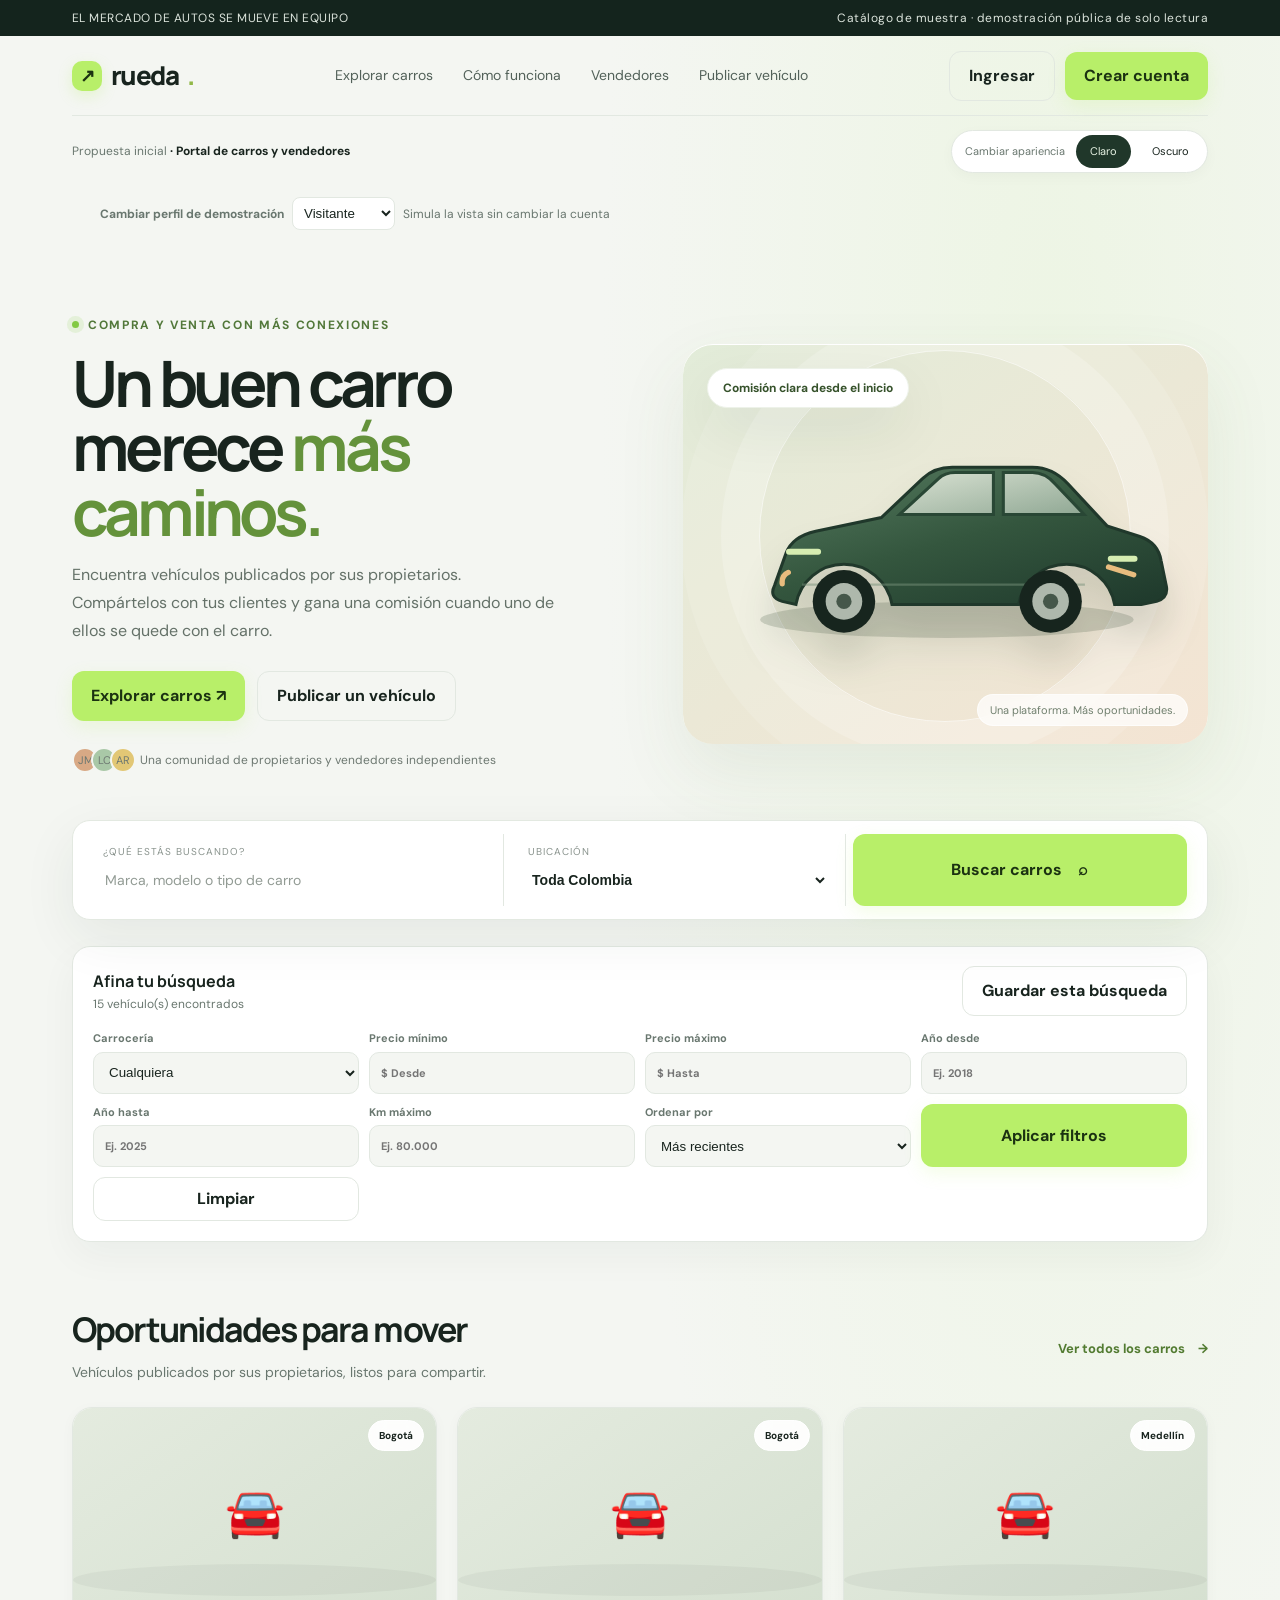
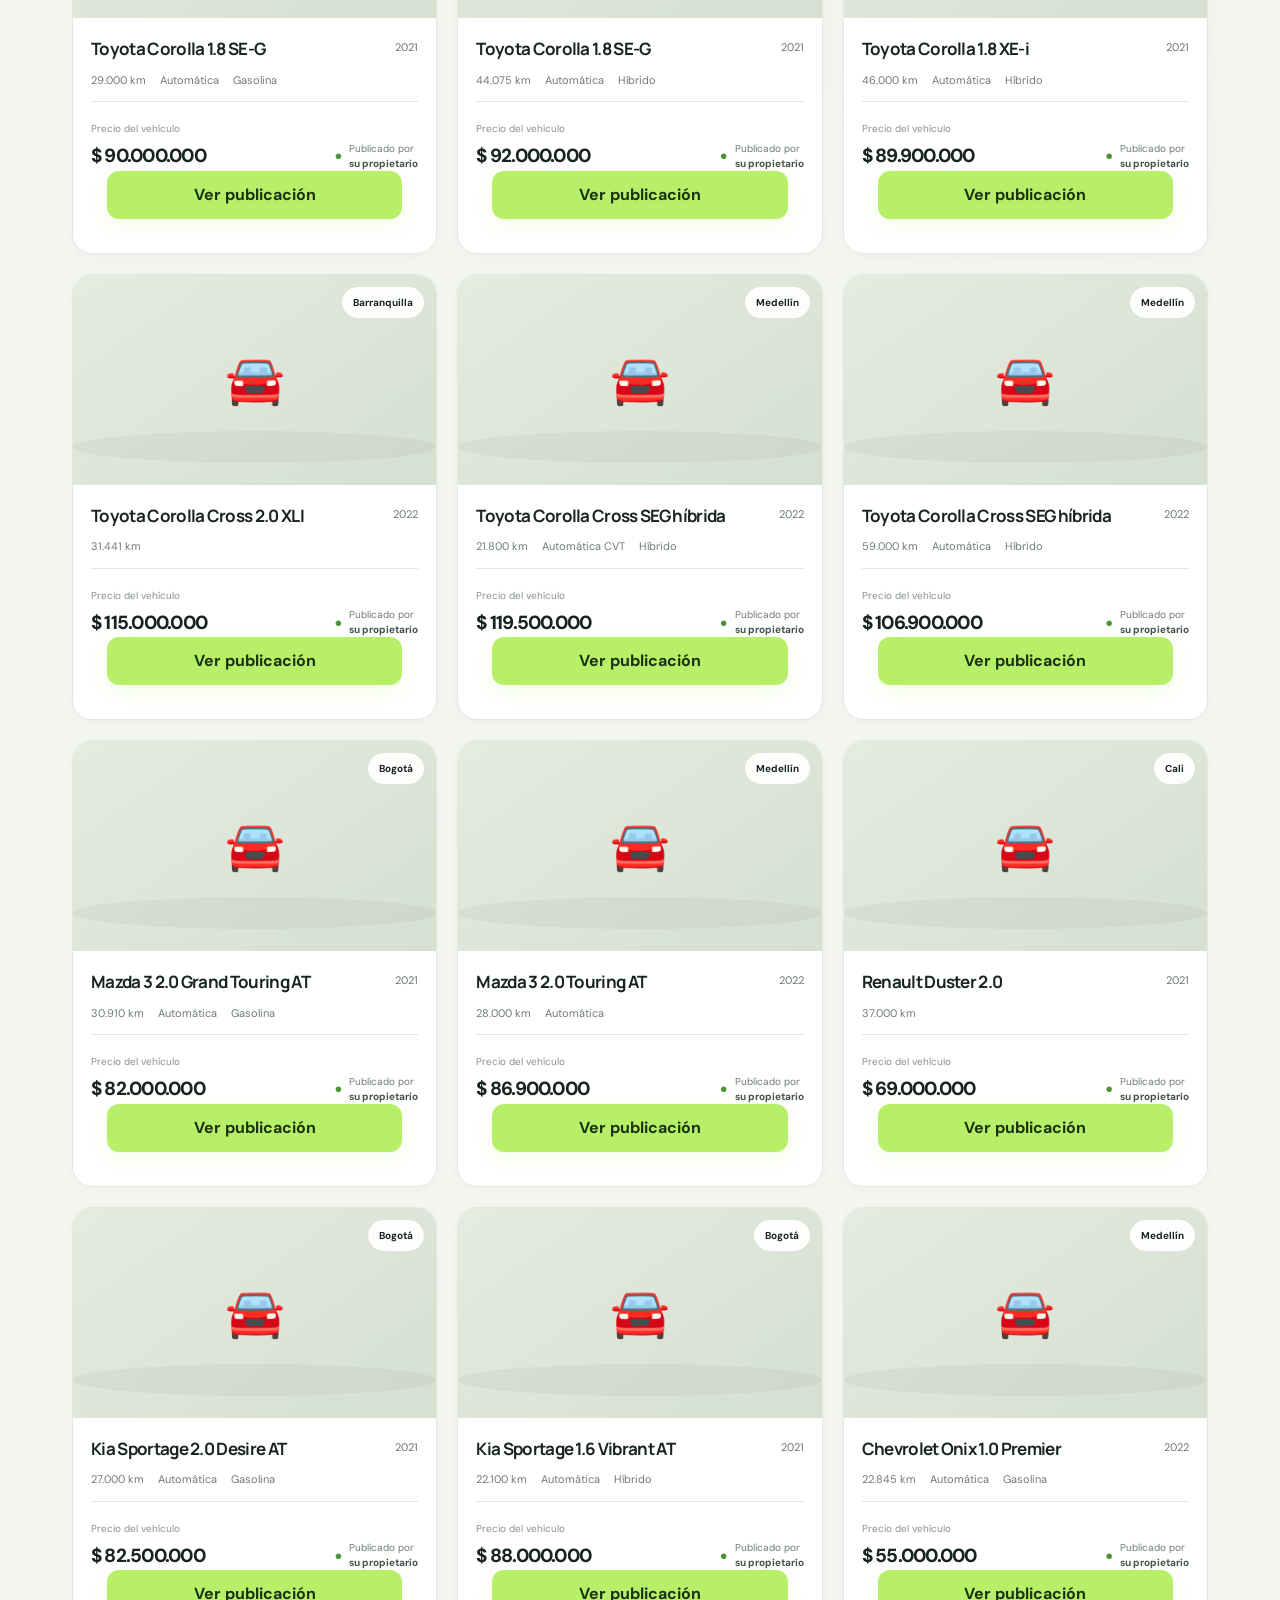
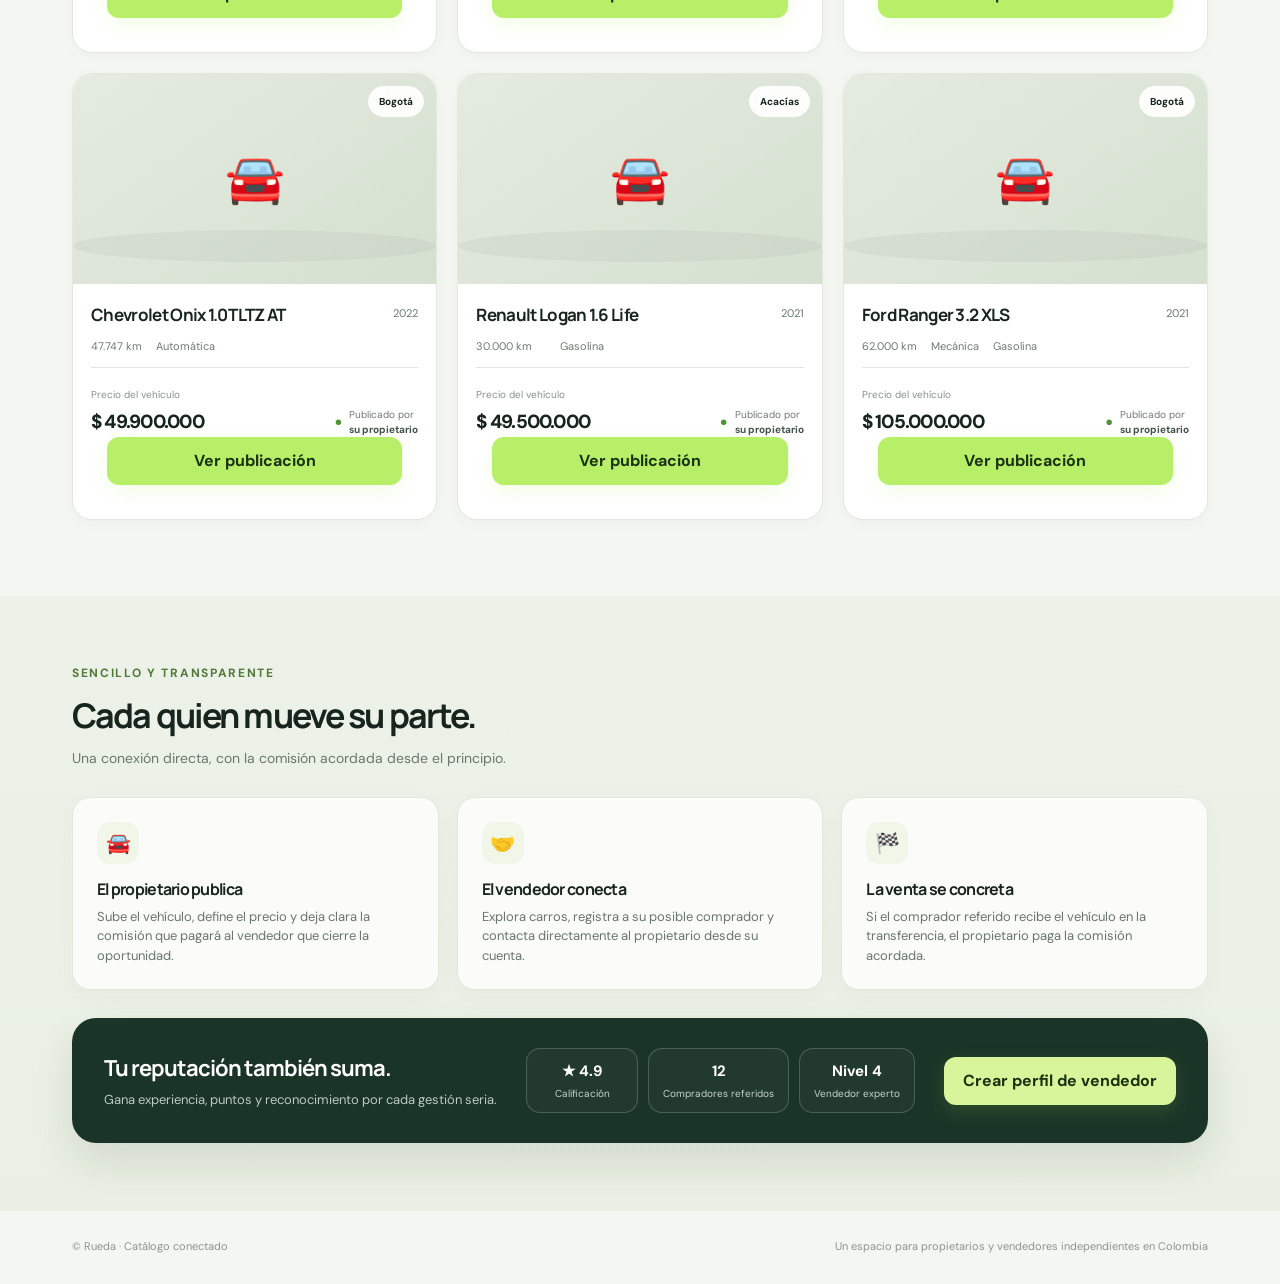
==== commit 612d61e5: "Actualizar versión estática de la interfaz original" ====
--- a/index.html
+++ b/index.html
@@ -3,8 +3,8 @@
 <head>
 <meta charset="utf-8"><meta name="viewport" content="width=device-width,initial-scale=1">
 <title>Rueda — encuentra tu próximo auto</title>
-<link rel="stylesheet" href="styles.css">
-<link rel="stylesheet" href="styles.css"><link rel="stylesheet" href="styles.css"><link rel="stylesheet" href="styles.css"><link rel="stylesheet" href="styles.css"><link rel="stylesheet" href="styles.css"><link rel="stylesheet" href="styles.css"></head>
+<link rel="stylesheet" href="styles.css?v=20261120-9">
+<link rel="stylesheet" href="styles.css?v=20261120-9"><link rel="stylesheet" href="styles.css?v=20261120-9"><link rel="stylesheet" href="styles.css?v=20261120-9"><link rel="stylesheet" href="styles.css?v=20261120-9"><link rel="stylesheet" href="styles.css?v=20261120-9"><link rel="stylesheet" href="styles.css?v=20261120-9"></head>
 <body class="theme-day">
 <div class="topline"><div class="wrap"><span>EL MERCADO DE AUTOS SE MUEVE EN EQUIPO</span><span>Catálogo de muestra · demostración pública de solo lectura</span></div></div>
 <div class="wrap"><nav class="nav"><div class="brand"><span class="mark">↗</span>rueda<span style="color:#91b848">.</span></div><div class="links"><a href="#autos">Explorar carros</a><a href="#como">Cómo funciona</a><a href="#vendedores">Vendedores</a><a href="publicar-vehiculo.html">Publicar vehículo</a></div><div class="nav-actions"><button class="btn outline" onclick="openModal('login')">Ingresar</button><button class="btn" onclick="openModal('join')">Crear cuenta</button></div></nav>
@@ -25,7 +25,7 @@
 const searchInput=document.getElementById('car-search'),suggestionBox=document.getElementById('suggestions');
 function renderSuggestions(){const q=searchInput.value.trim().toLocaleLowerCase('es');suggestionBox.innerHTML='';if(!q){suggestionBox.classList.remove('show');return}const matches=searchTerms.filter(([label])=>label.toLocaleLowerCase('es').includes(q)).slice(0,5);if(!matches.length){suggestionBox.classList.remove('show');return}matches.forEach(([label,kind])=>{const b=document.createElement('button');b.type='button';b.className='suggestion';b.setAttribute('role','option');b.innerHTML='<span>'+label+'</span><small>'+kind+'</small>';b.addEventListener('click',()=>{searchInput.value=label;suggestionBox.classList.remove('show');window.RuedaApp?.loadListings()});suggestionBox.appendChild(b)});suggestionBox.classList.add('show')}
 searchInput.addEventListener('input',renderSuggestions);searchInput.addEventListener('focus',renderSuggestions);searchInput.addEventListener('keydown',e=>{if(e.key==='Enter'){e.preventDefault();suggestionBox.classList.remove('show');window.RuedaApp?.loadListings()}if(e.key==='Escape')suggestionBox.classList.remove('show')});document.addEventListener('click',e=>{if(!e.target.closest('.search-item'))suggestionBox.classList.remove('show')});
-</script><script src="preview-adapter.js?v=1"></script><script src="app.js?v=20261120-6"></script><script src="experience.js?v=20261120-2"></script></body></html>
+</script><script src="preview-adapter.js?v=2"></script><script src="app.js?v=20261120-9"></script><script src="experience.js?v=20261120-3"></script></body></html>
 
 
 
--- a/styles.css
+++ b/styles.css
@@ -1,7 +1,28 @@
-:root{color-scheme:light;--bg:#f6f7f2;--surface:#fff;--ink:#17221c;--muted:#68756d;--line:#e4e9e2;--accent:#c7f27e;--accent-ink:#192418;--soft:#edf1e9;--shadow:0 18px 55px #17221c10}*{box-sizing:border-box}html{scroll-behavior:smooth}body{margin:0;background:var(--bg);color:var(--ink);font-family:Inter,ui-sans-serif,system-ui,-apple-system,"Segoe UI",sans-serif;transition:background .25s,color .25s}body.dark{color-scheme:dark;--bg:#0d1511;--surface:#17211b;--ink:#f2f5ef;--muted:#a2afa5;--line:#29372e;--accent:#c7f27e;--accent-ink:#172418;--soft:#202c24;--shadow:0 18px 55px #0005}.top{height:76px;display:flex;align-items:center;justify-content:space-between;padding:0 max(calc((100% - 1200px)/2),5vw);border-bottom:1px solid var(--line);background:color-mix(in srgb,var(--bg) 88%,transparent);position:sticky;top:0;z-index:10;backdrop-filter:blur(16px)}.brand{display:flex;align-items:center;gap:5px;color:var(--ink);text-decoration:none;font-weight:850;font-size:23px;letter-spacing:-1.3px}.mark{width:31px;height:31px;background:var(--accent);color:#203322;border-radius:10px;display:grid;place-items:center;font-size:22px}.lime{color:#83a941}.top nav{display:flex;gap:32px}.top nav a,footer>a:last-child{font-size:13px;color:var(--muted);text-decoration:none;font-weight:650}.theme{padding:10px 14px;border:1px solid var(--line);border-radius:99px;background:var(--surface);color:var(--ink);font-weight:650;cursor:pointer}.hero{max-width:1200px;margin:auto;min-height:480px;display:grid;grid-template-columns:1.1fr .9fr;align-items:center;padding:78px 30px 68px;gap:40px}.eyebrow{font-size:10px;font-weight:800;letter-spacing:1.6px;color:var(--muted)}.eyebrow i{display:inline-block;width:7px;height:7px;border-radius:50%;background:#83b54d;margin-right:7px}.hero h1{font-size:clamp(43px,6vw,76px);line-height:.98;letter-spacing:-4.6px;margin:21px 0;color:var(--ink);max-width:650px}.hero h1 em{font-style:normal;color:#688f39}.hero-copy>p{font-size:16px;line-height:1.7;color:var(--muted);max-width:535px;margin-bottom:28px}.primary{display:inline-flex;align-items:center;gap:22px;padding:15px 21px;background:var(--accent);color:var(--accent-ink);border-radius:12px;font-weight:800;text-decoration:none;box-shadow:0 10px 24px #b7e66840}.hero-stats{display:flex;gap:24px;margin-top:28px;font-size:11px;color:var(--muted)}.hero-stats b{color:var(--ink)}.hero-art{height:320px;border-radius:28px;background:linear-gradient(135deg,#e5ecd9,#b3c8a5);display:grid;place-items:center;position:relative;overflow:hidden}.dark .hero-art{background:linear-gradient(135deg,#26362a,#344932)}.art-glow{position:absolute;width:340px;height:340px;border-radius:50%;background:#d8ff9b66;filter:blur(20px);right:-80px;top:-120px}.art-card{position:relative;width:68%;min-height:215px;border-radius:20px;background:linear-gradient(140deg,#23392b,#405d43);box-shadow:0 30px 50px #18251b50;color:white;padding:24px;transform:rotate(-4deg);display:flex;flex-direction:column;justify-content:space-between}.art-card>span{font-size:9px;letter-spacing:1.8px;color:#d8e5cb}.art-card strong{font-size:22px;letter-spacing:-.7px}.art-card small{font-size:11px;color:#c4d3c2}.road{position:absolute;right:25px;top:62px;width:95px;height:95px;border-radius:50%;border:1px solid #ffffff45;display:grid;place-items:center;font-size:52px;color:var(--accent)}.floating-pill{position:absolute;right:7%;bottom:13%;border:1px solid #ffffff88;background:var(--surface);color:var(--ink);border-radius:99px;padding:12px 17px;font-size:11px;font-weight:700;box-shadow:var(--shadow)}.floating-pill:first-letter{color:#78a740}.catalog{max-width:1200px;margin:auto;padding:42px 30px 82px}.section-head{display:flex;justify-content:space-between;align-items:end;margin-bottom:26px}.section-head h2{font-size:35px;letter-spacing:-1.6px;margin:9px 0 6px}.section-head p{margin:0;color:var(--muted);font-size:13px}.count{border:1px solid var(--line);border-radius:99px;padding:9px 13px;font-size:11px;color:var(--muted);background:var(--surface)}.filters{display:grid;grid-template-columns:minmax(250px,1.7fr) 1fr 1fr 1fr auto;gap:9px;padding:10px;background:var(--surface);border:1px solid var(--line);border-radius:15px;box-shadow:var(--shadow)}.filters select,.search{height:44px;border:1px solid var(--line);border-radius:10px;background:var(--bg);color:var(--ink);padding:0 12px;font:inherit;font-size:12px}.search{display:flex;align-items:center;gap:8px}.search>span{font-size:22px;color:var(--muted)}.search input{border:0;background:transparent;outline:0;color:var(--ink);width:100%;min-width:0}.search kbd{font-size:9px;color:var(--muted);white-space:nowrap}.clear{border:0;background:transparent;color:var(--muted);font-weight:700;padding:0 12px;cursor:pointer}.chips{display:flex;gap:8px;overflow:auto;padding:17px 0 21px}.chip{border:1px solid var(--line);background:var(--surface);color:var(--muted);padding:8px 13px;border-radius:99px;font-size:11px;font-weight:700;white-space:nowrap;cursor:pointer}.chip.active{background:var(--ink);color:var(--bg);border-color:var(--ink)}.grid{display:grid;grid-template-columns:repeat(3,minmax(0,1fr));gap:18px}.car{border:1px solid var(--line);background:var(--surface);border-radius:17px;overflow:hidden;transition:transform .2s,box-shadow .2s;cursor:pointer}.car:hover{transform:translateY(-4px);box-shadow:var(--shadow)}.photo{height:205px;position:relative;background:var(--soft);overflow:hidden}.photo img{width:100%;height:100%;display:block;object-fit:cover;transition:transform .45s}.car:hover .photo img{transform:scale(1.04)}.tag,.city{position:absolute;top:12px;border-radius:99px;padding:7px 10px;font-size:9px;font-weight:750}.tag{left:12px;background:var(--surface);color:var(--ink)}.city{right:12px;background:#19251fdb;color:white;backdrop-filter:blur(8px)}.card{padding:16px}.title{display:flex;justify-content:space-between;gap:8px;align-items:start}.title h3{font-size:17px;line-height:1.2;letter-spacing:-.45px;margin:0}.year{color:var(--muted);font-size:12px}.specs{display:flex;gap:12px;color:var(--muted);font-size:10px;margin:13px 0 16px;flex-wrap:wrap}.price-line{border-top:1px solid var(--line);padding-top:13px;display:flex;justify-content:space-between;align-items:end}.price-label{font-size:9px;color:var(--muted)}.price{display:block;font-size:20px;letter-spacing:-.6px;font-weight:800;margin-top:3px}.fee{text-align:right;font-size:9px;color:var(--muted);line-height:1.5}.fee b{display:block;color:#6d953a;font-size:11px}.source{display:block;margin-top:13px;color:var(--muted);font-size:9px;text-decoration:none}.source:hover{text-decoration:underline}.notice{max-width:1140px;margin:0 auto 65px;background:var(--soft);border:1px solid var(--line);border-radius:16px;padding:23px;display:flex;gap:15px;align-items:start}.notice-icon{border:1px solid #9ab56f;border-radius:50%;min-width:22px;height:22px;display:grid;place-items:center;color:#729242;font-weight:800;font-size:12px}.notice strong{font-size:13px}.notice p{font-size:11px;line-height:1.65;color:var(--muted);margin:7px 0 0}footer{border-top:1px solid var(--line);padding:25px max(calc((100% - 1140px)/2),5vw);display:flex;align-items:center;justify-content:space-between;color:var(--muted);font-size:10px}.empty,.loading{text-align:center;color:var(--muted);padding:55px;grid-column:1/-1}dialog{width:min(640px,calc(100% - 28px));border:1px solid var(--line);border-radius:20px;padding:0;background:var(--surface);color:var(--ink);box-shadow:0 20px 100px #0008;max-height:90vh;overflow:auto}dialog::backdrop{background:#07100dbb;backdrop-filter:blur(4px)}.close{position:sticky;float:right;top:10px;margin:10px 10px -45px 0;width:34px;height:34px;border:0;border-radius:50%;background:var(--surface);color:var(--ink);font-size:23px;cursor:pointer;z-index:2}.detail-photo{width:100%;height:300px;object-fit:cover}.detail-content{padding:22px}.detail-content h2{font-size:26px;letter-spacing:-1px;margin:0 0 6px}.detail-meta{color:var(--muted);font-size:12px}.detail-content p{line-height:1.7;color:var(--muted);font-size:13px}.detail-source{color:#71933e;font-weight:700}.detail-fee{padding:14px;border-radius:12px;background:var(--soft);font-size:12px}.detail-fee b{color:#71933e}@media(max-width:850px){.hero{grid-template-columns:1fr;padding:60px 24px;gap:30px}.hero-art{height:270px}.grid{grid-template-columns:repeat(2,minmax(0,1fr))}.filters{grid-template-columns:1fr 1fr}.search{grid-column:1/-1}.catalog{padding:35px 22px 60px}.notice{margin:0 22px 45px}.top{padding:0 22px}}@media(max-width:560px){.top{height:64px}.top nav{display:none}.theme{font-size:0}.theme span{font-size:11px}.hero{min-height:auto;padding:50px 20px}.hero h1{font-size:51px;letter-spacing:-3px}.hero-art{height:225px}.art-card{width:75%;min-height:170px}.road{width:70px;height:70px;font-size:38px;right:14px;top:58px}.section-head{align-items:start;gap:15px;flex-direction:column}.section-head h2{font-size:29px}.filters{grid-template-columns:1fr 1fr}.filters select:nth-of-type(3){grid-column:1/-1}.clear{height:35px}.grid{grid-template-columns:1fr;gap:14px}.photo{height:230px}.catalog{padding:30px 17px 50px}.notice{margin:0 17px 35px;padding:17px}footer{padding:22px 17px;gap:12px;flex-wrap:wrap}.footer .brand{font-size:19px}}
-
-/* Role preview and simulated portal actions */
-.demo-banner{display:flex;justify-content:center;gap:22px;padding:8px 18px;background:#eaf1e1;color:#536544;font-size:9px;font-weight:800;letter-spacing:1.15px}.demo-banner i{display:inline-block;width:6px;height:6px;background:#80a749;border-radius:50%;margin-right:6px}.dark .demo-banner{background:#1c2c20;color:#cad9b3}.top-actions{display:flex;align-items:center;gap:8px}.text-button,.account-button,.secondary{height:42px;border-radius:11px;padding:0 14px;font:inherit;font-size:11px;font-weight:750;cursor:pointer}.text-button{border:0;background:transparent;color:var(--ink)}.account-button,.secondary{border:1px solid var(--line);background:var(--surface);color:var(--ink)}.hero-actions{display:flex;gap:10px;align-items:center;flex-wrap:wrap}.role-switch{max-width:1140px;margin:0 auto 34px;background:var(--surface);border:1px solid var(--line);border-radius:19px;padding:24px;display:grid;grid-template-columns:1fr auto;gap:18px;box-shadow:var(--shadow)}.role-intro h2{font-size:23px;letter-spacing:-.8px;margin:7px 0}.role-intro p{margin:0;color:var(--muted);font-size:12px}.role-control{display:flex;align-items:center;gap:9px}.role-control label{font-size:11px;color:var(--muted);font-weight:700}.role-control select{border:1px solid var(--line);border-radius:10px;background:var(--bg);color:var(--ink);padding:11px 14px;font:inherit;font-size:12px;font-weight:700}.role-preview{grid-column:1/-1;background:var(--soft);border-radius:13px;padding:18px;display:flex;align-items:center;justify-content:space-between;gap:20px}.role-preview h3{margin:0 0 5px;font-size:15px}.role-preview p{margin:0;color:var(--muted);font-size:11px;line-height:1.6;max-width:690px}.role-points{display:flex;gap:7px;flex-wrap:wrap;margin-top:11px}.role-points span{font-size:9px;background:var(--surface);border:1px solid var(--line);color:var(--muted);border-radius:99px;padding:6px 9px}.role-cta,.inline-action{border:0;background:transparent;color:#6d923c;font:inherit;font-size:10px;font-weight:800;white-space:nowrap;cursor:pointer}.how{max-width:1140px;margin:0 auto;padding:30px 0 85px}.how-grid{display:grid;grid-template-columns:repeat(3,1fr);gap:15px}.how-grid article{position:relative;background:var(--surface);border:1px solid var(--line);border-radius:16px;padding:22px;min-height:205px}.how-grid article>span{position:absolute;right:18px;top:18px;font-size:10px;font-weight:800;color:#84a759}.how-icon{font-size:25px;margin-bottom:17px}.how-grid h3{font-size:16px;margin:0 0 7px;letter-spacing:-.4px}.how-grid p{font-size:11px;line-height:1.65;color:var(--muted);min-height:38px;margin:0 0 12px}.community{max-width:1140px;margin:0 auto 65px;padding:35px;border-radius:22px;background:linear-gradient(125deg,#233a2a,#3f6544);color:#f2f6ee;display:grid;grid-template-columns:1.2fr .8fr;gap:25px;align-items:center}.community .eyebrow{color:#d0dfc4}.community h2{font-size:30px;letter-spacing:-1.3px;line-height:1.1;max-width:570px;margin:11px 0}.community p{font-size:12px;line-height:1.7;color:#c9d5c6;max-width:500px;margin-bottom:20px}.community .primary{border:0;cursor:pointer}.community-stats{display:grid;grid-template-columns:1fr 1fr;gap:12px}.community-stats div{background:#ffffff13;border:1px solid #ffffff25;border-radius:13px;padding:17px}.community-stats b{display:block;font-size:25px;color:#d1f58e}.community-stats span{font-size:9px;color:#d6e0d4}.demo-dialog-content{padding:27px}.demo-dialog-content h2{font-size:25px;letter-spacing:-.9px;margin:8px 0}.demo-dialog-content>p{color:var(--muted);font-size:12px;line-height:1.65}.mock-form{display:grid;gap:10px;margin:18px 0}.mock-form label{font-size:10px;color:var(--muted);font-weight:750;display:grid;gap:6px}.mock-form input,.mock-form select,.mock-form textarea{border:1px solid var(--line);border-radius:9px;background:var(--soft);color:var(--muted);padding:11px;font:inherit;font-size:11px}.mock-form input:disabled,.mock-form select:disabled{opacity:1}.mock-disclaimer{background:var(--soft);border-radius:10px;padding:12px;color:var(--muted);font-size:10px;line-height:1.55}.mock-submit{background:var(--accent);border:0;border-radius:10px;padding:12px;color:var(--accent-ink);font:inherit;font-size:11px;font-weight:800;cursor:pointer;opacity:.72}.notice{max-width:1140px}.catalog{padding-bottom:68px}
-@media(max-width:850px){.top-actions{gap:3px}.top-actions .text-button{display:none}.role-switch,.how,.community{margin-left:22px;margin-right:22px}.role-preview{align-items:flex-start;flex-direction:column}.role-cta{white-space:normal}.how{padding-bottom:60px}}
-@media(max-width:560px){.demo-banner{justify-content:space-between;font-size:7px;letter-spacing:.5px;gap:6px}.top{padding:0 14px}.top-actions{gap:4px}.account-button{font-size:9px;padding:0 9px;height:36px}.top-actions .theme{padding:9px}.hero-actions{align-items:stretch}.hero-actions>*{flex:1;justify-content:center}.role-switch{margin:0 17px 28px;padding:18px;grid-template-columns:1fr}.role-control{grid-column:1;justify-content:space-between}.role-preview{grid-column:1}.role-preview p{font-size:10px}.how{margin-left:17px;margin-right:17px;padding-bottom:45px}.how-grid{grid-template-columns:1fr}.how-grid article{min-height:170px}.how-grid p{min-height:0}.community{margin:0 17px 40px;padding:23px;grid-template-columns:1fr}.community h2{font-size:26px}.community-stats{grid-template-columns:repeat(3,1fr);gap:6px}.community-stats div{padding:11px}.community-stats b{font-size:19px}.community-stats span{font-size:8px}.role-intro h2{font-size:20px}}
+@import url('https://fonts.googleapis.com/css2?family=DM+Sans:wght@400;500;600;700&family=Manrope:wght@400;500;600;700;800&display=swap');
+:root{--ink:#15251f;--muted:#75817b;--paper:#f5f6f2;--surface:#fff;--line:#e5e9e3;--accent:#a9f04b;--accent-ink:#17320c;--deep:#17352a;--warm:#f2a578;--shadow:0 18px 50px #10251a12;--radius:18px}
+*{box-sizing:border-box}body{margin:0;background:var(--paper);color:var(--ink);font-family:'DM Sans',sans-serif;transition:.25s}h1,h2,h3,.brand{font-family:Manrope,sans-serif;letter-spacing:-.045em}button,input{font:inherit}button{cursor:pointer}.wrap{max-width:1160px;margin:auto;padding:0 28px}.topline{background:#13251e;color:#dce4dc;font-size:12px;padding:9px 0}.topline .wrap{display:flex;justify-content:space-between}.nav{height:76px;display:flex;align-items:center;justify-content:space-between;border-bottom:1px solid var(--line)}.brand{font-weight:800;font-size:24px;display:flex;align-items:center;gap:9px}.mark{width:30px;height:30px;border-radius:10px;background:var(--accent);display:grid;place-items:center;color:var(--accent-ink);font-size:18px}.links{display:flex;gap:28px;font-size:14px;color:#53615a}.links a{color:inherit;text-decoration:none}.nav-actions{display:flex;gap:10px;align-items:center}.btn{border:0;border-radius:10px;padding:12px 17px;font-weight:700;background:var(--accent);color:var(--accent-ink);box-shadow:0 6px 18px #a9f04b25}.btn.outline{background:transparent;box-shadow:none;border:1px solid var(--line);color:var(--ink)}.hero{display:grid;grid-template-columns:1.02fr .98fr;gap:55px;align-items:center;padding:68px 0 52px}.eyebrow{font-size:12px;text-transform:uppercase;letter-spacing:.14em;color:#67805e;font-weight:700;display:flex;align-items:center;gap:9px}.dot{width:7px;height:7px;border-radius:50%;background:#83c944}.hero h1{font-size:56px;line-height:1.04;margin:17px 0 17px;max-width:540px}.hero h1 em{font-style:normal;color:#719d38}.intro{font-size:16px;line-height:1.65;color:#69766f;max-width:485px}.hero-actions{display:flex;gap:12px;margin:26px 0}.proof{display:flex;align-items:center;gap:11px;color:#6d7871;font-size:12px}.avatars{display:flex}.avatars span{width:26px;height:26px;border:2px solid var(--paper);border-radius:50%;margin-right:-7px;background:#d8a985;display:grid;place-items:center;font-size:11px}.avatars span:nth-child(2){background:#a9c8a7}.avatars span:nth-child(3){background:#e2c775}.hero-art{position:relative;min-height:365px;border-radius:24px;background:linear-gradient(145deg,#dce7d2,#f2dfc8);overflow:hidden;display:grid;place-items:center}.hero-art:before{content:'';position:absolute;width:370px;height:370px;border:1px solid #ffffff70;border-radius:50%;left:50%;top:48%;transform:translate(-50%,-50%);box-shadow:0 0 0 34px #ffffff22,0 0 0 70px #ffffff19}.tag{position:absolute;z-index:2;top:22px;left:22px;background:#fff;color:#36522b;border-radius:30px;padding:9px 13px;font-size:12px;font-weight:700;box-shadow:var(--shadow)}.art-car{width:min(90%,530px);position:relative;z-index:1;filter:drop-shadow(0 28px 18px #23352228)}.hero-foot{position:absolute;bottom:18px;right:20px;font-size:11px;color:#71806f}.searchbar{margin:0 auto 57px;padding:12px;background:var(--surface);box-shadow:var(--shadow);border:1px solid var(--line);border-radius:15px;display:grid;grid-template-columns:1.25fr 1fr 1fr auto;gap:7px}.search-item{padding:9px 15px;border-right:1px solid var(--line);position:relative}.search-item label{display:block;font-size:10px;text-transform:uppercase;letter-spacing:.1em;color:#89938d;margin-bottom:5px}.search-item select,.search-item input{border:0;background:transparent;color:var(--ink);font-weight:600;outline:0;width:100%;font-size:14px}.search-item input::placeholder{color:#929b94;font-weight:400}.searchbar .btn{padding:0 25px}.suggestions{position:absolute;left:5px;right:5px;top:calc(100% + 13px);background:var(--surface);border:1px solid var(--line);border-radius:12px;padding:6px;box-shadow:var(--shadow);z-index:5;display:none;max-height:240px;overflow:auto}.suggestions.show{display:block}.suggestion{display:flex;justify-content:space-between;align-items:center;width:100%;border:0;text-align:left;padding:10px;border-radius:8px;background:transparent;color:var(--ink);font-size:13px}.suggestion:hover,.suggestion:focus{background:var(--paper);outline:0}.suggestion small{color:var(--muted);font-size:10px}.section-head{display:flex;justify-content:space-between;align-items:end;margin-bottom:20px}.section-head h2{font-size:30px;margin:0}.section-head p{margin:7px 0 0;color:var(--muted);font-size:14px}.text-link{font-size:13px;font-weight:700;color:#527b31;text-decoration:none}.listing-grid{display:grid;grid-template-columns:repeat(3,1fr);gap:17px}.car-card{border-radius:var(--radius);background:var(--surface);border:1px solid var(--line);overflow:hidden;transition:.2s}.car-card:hover{transform:translateY(-4px);box-shadow:var(--shadow)}.car-photo{height:190px;position:relative;display:grid;place-items:center;overflow:hidden;background:#e7eadf}.car-photo:after{content:'';position:absolute;bottom:22px;left:0;right:0;height:32px;background:#0000000a;border-radius:50%}.car-photo svg{width:90%;z-index:1;filter:drop-shadow(0 11px 9px #17291e24)}.city-chip{position:absolute;z-index:2;right:12px;top:12px;padding:7px 10px;border-radius:30px;background:#ffffffdd;font-size:10px;font-weight:700}.commission{position:absolute;z-index:2;left:12px;top:12px;background:var(--accent);color:#264217;border-radius:8px;padding:7px 10px;font-size:11px;font-weight:800}.card-body{padding:16px}.card-title{display:flex;justify-content:space-between;align-items:start}.card-title h3{font-size:17px;margin:0}.year{font-size:11px;color:var(--muted);padding-top:3px}.specs{display:flex;gap:14px;color:#78847d;font-size:11px;margin:10px 0 13px}.price-row{border-top:1px solid var(--line);padding-top:13px;display:flex;align-items:end;justify-content:space-between}.price-label{font-size:10px;color:#87918b}.price{font-size:17px;font-weight:800;display:block;margin-top:3px}.owner{display:flex;align-items:center;gap:7px;font-size:10px;color:#6f7b73}.owner b{color:#435248}.owner .verified{color:#4d9435;font-size:13px}.section{padding-bottom:66px}.lower{background:#edf2e8;padding:55px 0}.benefits{display:grid;grid-template-columns:repeat(3,1fr);gap:14px;margin-top:22px}.benefit{background:#ffffffa8;border:1px solid #e0e9d9;padding:20px;border-radius:15px}.benefit-icon{font-size:20px}.benefit h3{font-size:16px;margin:13px 0 6px}.benefit p{font-size:13px;color:#68766b;line-height:1.5;margin:0}.rank{margin-top:28px;background:var(--deep);border-radius:20px;color:white;padding:25px 28px;display:flex;align-items:center;justify-content:space-between}.rank h2{font-size:22px;margin:0 0 5px}.rank p{font-size:13px;color:#bccbc0;margin:0}.rank .btn{background:#d9f59b}.rank-badges{display:flex;gap:10px}.badge{border:1px solid #ffffff30;border-radius:12px;padding:11px 14px;text-align:center;font-size:10px;color:#c5d3c8}.badge b{display:block;color:#fff;font-size:15px;margin-bottom:3px}.footer{padding:25px 0;color:#8a958d;font-size:11px;display:flex;justify-content:space-between}.modal-bg{position:fixed;inset:0;background:#0b1712a8;display:none;place-items:center;z-index:10;padding:20px}.modal{background:#fff;border-radius:20px;padding:26px;max-width:440px;width:100%;box-shadow:0 30px 80px #0004}.modal h2{margin:0 0 9px}.modal p{color:#6d7971;font-size:14px;line-height:1.5}.modal input{width:100%;border:1px solid var(--line);border-radius:9px;padding:13px;margin:6px 0}.modal .btn{width:100%;margin-top:10px}.close{float:right;border:0;background:#f1f3ef;border-radius:50%;width:30px;height:30px}
+/* Direction themes */
+body.theme-night{--paper:#101816;--surface:#19231f;--ink:#f2f5ef;--muted:#a2afa6;--line:#293630;--accent:#c7f36a;--accent-ink:#20300f;--deep:#22352c;--shadow:0 18px 50px #0004}body.theme-night .topline{background:#080d0b}body.theme-night .links,body.theme-night .specs,body.theme-night .intro,body.theme-night .section-head p,body.theme-night .search-item label,body.theme-night .price-label,body.theme-night .owner{color:#a8b5ab}body.theme-night .search-item select{color:#f2f5ef}body.theme-night .hero-art{background:linear-gradient(145deg,#30443c,#554638)}body.theme-night .hero h1 em{color:#c7f36a}body.theme-night .lower{background:#17211d}body.theme-night .benefit{background:#202c26;border-color:#34433a}body.theme-night .benefit p{color:#aab6ad}body.theme-night .rank{background:#263b30}body.theme-night .tag{background:#22352c;color:#ddf6be}
+.design-switch{display:flex;align-items:center;gap:7px}.design-switch span{font-size:11px;color:var(--muted);margin-right:4px}.design-switch button{border:1px solid var(--line);background:var(--surface);color:var(--ink);font-size:11px;border-radius:20px;padding:7px 11px}.design-switch button.active{background:var(--ink);color:var(--surface)}.mast-meta{padding:12px 0;display:flex;justify-content:space-between;align-items:center}.model-label{font-size:12px;color:var(--muted)}.model-label strong{color:var(--ink)}
+@media(max-width:850px){.hero{grid-template-columns:1fr;gap:28px;padding-top:42px}.hero h1{font-size:46px}.hero-art{min-height:300px}.listing-grid{grid-template-columns:repeat(2,1fr)}.links{display:none}.searchbar{grid-template-columns:1fr 1fr}.search-item:nth-child(2){border:0}.benefits{grid-template-columns:1fr}.rank{gap:20px;align-items:flex-start;flex-direction:column}}
+@media(max-width:560px){.wrap{padding:0 17px}.topline .wrap{font-size:10px}.nav{height:64px}.nav-actions .outline{display:none}.nav-actions .btn{padding:10px 12px;font-size:12px}.brand{font-size:21px}.design-switch{flex-wrap:wrap}.mast-meta{align-items:flex-start;gap:10px;flex-direction:column}.hero{padding:31px 0 35px}.hero h1{font-size:39px}.intro{font-size:14px}.hero-art{min-height:240px}.searchbar{grid-template-columns:1fr;padding:9px}.search-item{border:0;border-bottom:1px solid var(--line)}.searchbar .btn{padding:13px}.section-head h2{font-size:24px}.listing-grid{grid-template-columns:1fr}.car-photo{height:200px}.rank-badges{width:100%;justify-content:space-between}.footer{flex-direction:column;gap:8px}}
 
+@media (min-width:1100px){.wrap{padding-inline:32px}.listing-grid{grid-template-columns:repeat(3,minmax(0,1fr));gap:22px}}
+@media (max-width:1099px){.wrap{padding-inline:24px}.hero{gap:32px}.hero h1{font-size:clamp(40px,5vw,54px)}.searchbar{grid-template-columns:1.2fr 1fr 1fr auto}.listing-grid{grid-template-columns:repeat(2,minmax(0,1fr))}}
+@media (max-width:760px){.wrap{padding-inline:20px}.nav{gap:12px}.nav-actions{gap:6px}.hero{grid-template-columns:1fr;padding:38px 0 32px}.hero-art{min-height:clamp(220px,48vw,330px)}.searchbar{grid-template-columns:1fr 1fr;margin-bottom:38px}.search-item:nth-child(2){border-right:0}.searchbar .btn{min-height:48px}.section-head{align-items:flex-start;gap:12px}.section-head .text-link{white-space:nowrap}.rank{padding:22px}.modal-bg{align-items:start;overflow-y:auto;padding:12px}.modal{max-height:calc(100dvh - 24px);overflow-y:auto;padding:22px}}
+@media (max-width:520px){.wrap{padding-inline:16px}.topline .wrap span:last-child{display:none}.links{display:none}.nav{height:auto;min-height:62px;flex-wrap:wrap}.nav-actions .outline{display:inline-flex}.nav-actions .btn{padding:9px 10px;font-size:12px}.brand{font-size:20px}.hero{padding-top:28px}.hero h1{font-size:clamp(34px,9vw,42px)}.hero-actions{flex-direction:column;align-items:stretch}.hero-actions .btn{text-align:center}.proof{align-items:flex-start;line-height:1.4}.hero-art{min-height:220px}.searchbar{grid-template-columns:1fr;padding:8px;gap:0}.search-item{padding:10px 12px;border:0;border-bottom:1px solid var(--line)!important}.search-item:last-of-type{border-bottom:0!important}.searchbar .btn{margin-top:8px}.section-head{flex-direction:column;align-items:flex-start}.section-head h2{font-size:24px}.listing-grid{grid-template-columns:minmax(0,1fr);gap:14px}.car-photo{height:clamp(180px,58vw,260px)}.specs{flex-wrap:wrap;gap:8px 12px}.card-actions{display:grid;grid-template-columns:1fr;gap:8px}.card-actions .btn{margin:0!important;width:100%}.rank-badges{flex-wrap:wrap;gap:8px}.rank-badges .badge{flex:1;min-width:90px}.rank>.btn{width:100%}.footer{flex-direction:column;gap:8px}.modal-bg{padding:8px}.modal{border-radius:16px;padding:18px}}
+@media (max-width:360px){.wrap{padding-inline:12px}.nav-actions .btn{padding:8px;font-size:11px}.brand{font-size:18px}.mark{width:26px;height:26px}.hero h1{font-size:33px}.hero-art{min-height:190px}.section-head h2{font-size:22px}.price{font-size:15px}}
+:focus-visible{outline:3px solid #77a83f;outline-offset:3px}.btn,.suggestion,.text-link{min-height:44px}.search-item select,.search-item input{min-height:32px}.catalog-status{grid-column:1/-1;margin:0;padding:28px;text-align:center;color:var(--muted);background:var(--surface);border:1px solid var(--line);border-radius:14px}.car-photo img{object-fit:cover}@media(prefers-reduced-motion:reduce){*,*::before,*::after{scroll-behavior:auto!important;animation-duration:.01ms!important;transition-duration:.01ms!important}}
+
+.modal-bg{align-items:flex-start;overflow-y:auto;padding:clamp(12px,4vh,32px) 12px}.modal{max-height:calc(100dvh - 24px);overflow-y:auto;overscroll-behavior:contain}.modal:has(.listing-detail){max-width:760px;width:min(100%,760px)}.listing-detail{overflow-wrap:anywhere}.listing-detail img{display:block;width:100%;max-height:min(42vh,360px);object-fit:cover}.modal:has(.listing-detail)>.close{position:sticky;top:0;display:block;margin-left:auto;margin-bottom:-30px;z-index:3}@media(max-width:560px){.modal:has(.listing-detail){padding:18px;border-radius:16px}.listing-detail img{max-height:34vh}}
+
+:root{--ink:#18241e;--muted:#69776f;--paper:#f4f6f2;--surface:#fff;--line:#e2e8e1;--accent:#b8ef69;--accent-ink:#1b3211;--deep:#1b3428;--shadow:0 20px 56px #1b342814;--radius:20px;color-scheme:light}html{scroll-behavior:smooth}body{background:radial-gradient(ellipse at 82% 9%,#edf5e4 0,transparent 28rem),var(--paper);line-height:1.5}.wrap{max-width:1200px}.topline{background:#14241d;letter-spacing:.04em}.nav{height:80px}.brand{letter-spacing:-.06em;font-size:26px}.mark{box-shadow:0 5px 14px #b8ef6940}.links{gap:30px;color:#526159}.links a{transition:color .18s}.links a:hover{color:#4e7d2d}.btn{border-radius:12px;min-height:46px;padding:12px 19px;transition:transform .18s,box-shadow .18s}.btn:hover{transform:translateY(-2px);box-shadow:0 12px 24px #638d302b}.btn.outline:hover{background:var(--surface);border-color:#aebcae}.mast-meta{padding:14px 0 8px}.design-switch{padding:4px;border:1px solid var(--line);border-radius:999px;background:var(--surface);box-shadow:0 4px 14px #14241d08}.design-switch span{padding-left:9px}.design-switch button{border:0;padding:8px 14px}.design-switch button.active{background:#20372a;color:#e8f4e5}.hero{gap:64px;padding:70px 0 45px}.eyebrow{color:#52783a}.dot{box-shadow:0 0 0 5px #83c94424}.hero h1{font-size:clamp(46px,5vw,66px);line-height:1.01;letter-spacing:-.065em}.hero h1 em{color:#64923b}.intro{color:#647168;line-height:1.75}.hero-art{min-height:400px;border-radius:30px;background:linear-gradient(145deg,#e2ecd9,#f4e4d3);box-shadow:inset 0 1px #fff,0 28px 70px #52634a16}.hero-art:before{border-color:#ffffffa0;box-shadow:0 0 0 38px #ffffff30,0 0 0 78px #ffffff1c}.tag{top:24px;left:24px;border:1px solid #edf2e9;padding:10px 15px}.hero-foot{background:#ffffffb8;border:1px solid #ffffffa0;border-radius:999px;padding:7px 12px;backdrop-filter:blur(10px)}.searchbar{position:relative;margin-top:2px;margin-bottom:64px;border-radius:18px;padding:13px;box-shadow:0 18px 54px #20372712;border-color:#e3e9e1}.search-item{padding:10px 17px}.searchbar .btn{min-width:150px}.section{padding-bottom:76px}.section-head{margin-bottom:24px}.section-head h2{font-size:clamp(26px,3vw,34px);letter-spacing:-.055em}.listing-grid{gap:20px}.car-card{border-radius:20px;box-shadow:0 3px 14px #15251f08}.car-card:hover{transform:translateY(-5px);box-shadow:0 22px 50px #15251f18}.car-photo{height:210px}.city-chip{background:#ffffffed;backdrop-filter:blur(8px);border:1px solid #fff}.card-body{padding:18px}.card-title h3{letter-spacing:-.04em}.specs{color:#6e7b73}.price{font-size:19px;letter-spacing:-.04em}.lower{background:linear-gradient(180deg,#edf2e9,#e9f0e3);padding:68px 0}.benefits{gap:18px;margin-top:28px}.benefit{padding:24px;border-radius:18px;background:#ffffffc9;border-color:#dfe8da;box-shadow:0 8px 24px #314a2a08;transition:transform .2s,box-shadow .2s}.benefit:hover{transform:translateY(-3px);box-shadow:0 16px 34px #314a2a12}.benefit-icon{width:42px;height:42px;display:grid;place-items:center;background:#f0f7e8;border-radius:13px}.rank{border-radius:24px;padding:30px 32px;box-shadow:0 18px 40px #13281c1c}.badge{min-width:112px;border-radius:14px;background:#ffffff08}.footer{padding-top:27px;padding-bottom:30px}.modal{border:1px solid #ffffff24}.close{font-size:20px;transition:background .18s}.close:hover{background:#e4eadf}
+body.theme-night{--paper:#0d1411;--surface:#17211c;--ink:#f0f5ef;--muted:#a5b1a8;--line:#2a3930;--accent:#c4f27b;--accent-ink:#1c2b12;--deep:#213a2d;--shadow:0 22px 60px #0006;color-scheme:dark;background:radial-gradient(ellipse at 82% 8%,#1c3024 0,transparent 32rem),var(--paper)}body.theme-night .topline{background:#080e0b}body.theme-night .links{color:#c1ccc3}body.theme-night .links a:hover{color:#d3f5a0}body.theme-night .design-switch{background:#17211c;border-color:#2d3b33}body.theme-night .design-switch button.active{background:#c4f27b;color:#233719}body.theme-night .hero h1 em{color:#c4f27b}body.theme-night .intro,body.theme-night .proof,body.theme-night .specs,body.theme-night .owner,body.theme-night .section-head p{color:#a9b5ac}body.theme-night .hero-art{background:linear-gradient(145deg,#263b30,#493d31);box-shadow:inset 0 1px #ffffff12,0 28px 70px #0003}body.theme-night .hero-art:before{border-color:#ffffff1a;box-shadow:0 0 0 38px #ffffff09,0 0 0 78px #ffffff06}body.theme-night .hero-foot{background:#16221cbd;color:#ced8d0;border-color:#ffffff15}body.theme-night .tag{background:#20372b;color:#e1f3d2;border-color:#ffffff12}body.theme-night .car-photo{background:#222e27}body.theme-night .city-chip{background:#17211de8;color:#e7eee6;border-color:#ffffff16}body.theme-night .lower{background:linear-gradient(180deg,#141e19,#111a15)}body.theme-night .benefit{background:#19251e;border-color:#2b3a30}body.theme-night .benefit-icon{background:#26372b}body.theme-night .rank{background:#20372b}body.theme-night .close{background:#26332c;color:#edf4ec}body.theme-night .close:hover{background:#34463a}body.theme-night .search-item select{color:var(--ink)}
+@media(max-width:850px){.hero{padding-top:42px;gap:30px}.hero-art{min-height:330px}.searchbar{margin-bottom:46px}}@media(max-width:560px){.nav{height:auto;min-height:68px}.brand{font-size:23px}.mast-meta{padding:13px 0 4px}.design-switch{gap:2px}.design-switch span{font-size:10px}.design-switch button{padding:7px 10px}.hero{padding-top:30px}.hero h1{font-size:clamp(38px,10vw,48px)}.hero-art{min-height:245px;border-radius:22px}.tag{top:14px;left:14px}.searchbar{margin-bottom:40px}.car-photo{height:clamp(190px,60vw,255px)}.lower{padding:48px 0}.rank{padding:22px;border-radius:19px}}@media(prefers-reduced-motion:reduce){html{scroll-behavior:auto}}#dev-preview{color:var(--muted)!important}#dev-preview select{background:var(--surface);color:var(--ink);border-color:var(--line)!important}
+
+.catalog-filters{margin:-38px 0 62px;padding:19px 20px 20px;border:1px solid var(--line);border-radius:18px;background:var(--surface);box-shadow:0 14px 38px #1834250b}.filter-heading{display:flex;align-items:center;justify-content:space-between;margin-bottom:14px}.filter-heading b{display:block;font:700 16px Manrope,sans-serif}.filter-heading span{display:block;color:var(--muted);font-size:12px;margin-top:3px}.filter-grid{display:grid;grid-template-columns:repeat(4,minmax(0,1fr));gap:10px}.filter-chips{display:flex;gap:7px;flex-wrap:wrap;margin-top:12px}.filter-chip{border:0;border-radius:999px;padding:7px 10px;background:var(--paper);color:var(--ink);font-size:11px}.filter-grid label{display:grid;gap:5px;font-size:11px;font-weight:700;color:var(--muted)}.filter-grid input,.filter-grid select{width:100%;min-height:42px;padding:9px 11px;border:1px solid var(--line);border-radius:10px;background:var(--paper);color:var(--ink)}.filter-grid .btn{min-height:42px;padding:9px 12px}.card-actions{display:flex;flex-wrap:wrap;gap:7px}.card-actions .btn{flex:1;min-width:115px;margin:0!important}.detail-gallery{display:flex;gap:8px;margin:10px 0}.gallery-thumb{width:62px;height:52px;padding:0;border:2px solid var(--line);border-radius:9px;overflow:hidden;background:var(--surface)}.gallery-thumb img{width:100%;height:100%;object-fit:cover}.detail-facts{display:flex;flex-wrap:wrap;gap:8px;margin:13px 0}.detail-facts span{padding:7px 10px;border-radius:999px;background:var(--paper);color:var(--muted);font-size:11px}.owner-contact{padding:14px;background:var(--paper);border:1px solid var(--line);border-radius:14px;margin-top:14px}.owner-contact h3{margin:0 0 8px}.owner-contact p{margin:5px 0}.workspace-panel{display:grid;gap:12px;max-height:65vh;overflow:auto}.workspace-card{padding:14px;border:1px solid var(--line);border-radius:14px;background:var(--surface)}.workspace-card h3{margin:0 0 7px;font-size:15px}.workspace-card p{margin:5px 0;color:var(--muted);font-size:12px}.workspace-row{display:flex;gap:8px;align-items:center;justify-content:space-between;flex-wrap:wrap}.workspace-row select,.workspace-row textarea,.workspace-card select{border:1px solid var(--line);border-radius:9px;padding:9px;background:var(--surface);color:var(--ink)}.workspace-card .btn{min-height:38px;padding:9px 12px;font-size:12px}.workspace-empty{padding:15px;border-radius:12px;background:var(--paper);color:var(--muted);font-size:13px}.theme-night .catalog-filters,.theme-night .workspace-card{background:var(--surface)}@media(max-width:780px){.filter-grid{grid-template-columns:repeat(2,minmax(0,1fr))}.catalog-filters{margin:-20px 0 44px}}@media(max-width:520px){.filter-heading{align-items:flex-start;gap:10px;flex-direction:column}.filter-grid{grid-template-columns:1fr}.catalog-filters{padding:15px;margin-bottom:36px}}
+
+#opportunity-create{display:grid;grid-template-columns:1fr 1fr;gap:10px;margin-top:12px}#opportunity-create label{display:grid;gap:5px;font-size:12px;color:var(--muted)}#opportunity-create select{min-width:0;border:1px solid var(--line);border-radius:9px;padding:9px;background:var(--surface);color:var(--ink)}.workspace-card input[type=number]{min-width:130px;max-width:175px;border:1px solid var(--line);border-radius:9px;padding:9px;background:var(--surface);color:var(--ink)}.workspace-card label{display:flex;align-items:center;gap:8px;font-size:12px;color:var(--muted)}.workspace-card b{color:#5d8a38;font-size:12px}@media(max-width:560px){#opportunity-create{grid-template-columns:1fr}}
+
+.image-fallback{display:grid;place-items:center;width:100%;height:100%;min-height:160px;background:linear-gradient(145deg,#e4ebdf,#d5e0d0);font-size:48px;color:#5c7861}.detail-image-fallback{min-height:220px;border-radius:14px;font-size:20px}.theme-night .image-fallback{background:linear-gradient(145deg,#293a30,#202c25);color:#c6d8c5}
+
--- a/styles.css
+++ b/styles.css
@@ -1,7 +1,28 @@
-:root{color-scheme:light;--bg:#f6f7f2;--surface:#fff;--ink:#17221c;--muted:#68756d;--line:#e4e9e2;--accent:#c7f27e;--accent-ink:#192418;--soft:#edf1e9;--shadow:0 18px 55px #17221c10}*{box-sizing:border-box}html{scroll-behavior:smooth}body{margin:0;background:var(--bg);color:var(--ink);font-family:Inter,ui-sans-serif,system-ui,-apple-system,"Segoe UI",sans-serif;transition:background .25s,color .25s}body.dark{color-scheme:dark;--bg:#0d1511;--surface:#17211b;--ink:#f2f5ef;--muted:#a2afa5;--line:#29372e;--accent:#c7f27e;--accent-ink:#172418;--soft:#202c24;--shadow:0 18px 55px #0005}.top{height:76px;display:flex;align-items:center;justify-content:space-between;padding:0 max(calc((100% - 1200px)/2),5vw);border-bottom:1px solid var(--line);background:color-mix(in srgb,var(--bg) 88%,transparent);position:sticky;top:0;z-index:10;backdrop-filter:blur(16px)}.brand{display:flex;align-items:center;gap:5px;color:var(--ink);text-decoration:none;font-weight:850;font-size:23px;letter-spacing:-1.3px}.mark{width:31px;height:31px;background:var(--accent);color:#203322;border-radius:10px;display:grid;place-items:center;font-size:22px}.lime{color:#83a941}.top nav{display:flex;gap:32px}.top nav a,footer>a:last-child{font-size:13px;color:var(--muted);text-decoration:none;font-weight:650}.theme{padding:10px 14px;border:1px solid var(--line);border-radius:99px;background:var(--surface);color:var(--ink);font-weight:650;cursor:pointer}.hero{max-width:1200px;margin:auto;min-height:480px;display:grid;grid-template-columns:1.1fr .9fr;align-items:center;padding:78px 30px 68px;gap:40px}.eyebrow{font-size:10px;font-weight:800;letter-spacing:1.6px;color:var(--muted)}.eyebrow i{display:inline-block;width:7px;height:7px;border-radius:50%;background:#83b54d;margin-right:7px}.hero h1{font-size:clamp(43px,6vw,76px);line-height:.98;letter-spacing:-4.6px;margin:21px 0;color:var(--ink);max-width:650px}.hero h1 em{font-style:normal;color:#688f39}.hero-copy>p{font-size:16px;line-height:1.7;color:var(--muted);max-width:535px;margin-bottom:28px}.primary{display:inline-flex;align-items:center;gap:22px;padding:15px 21px;background:var(--accent);color:var(--accent-ink);border-radius:12px;font-weight:800;text-decoration:none;box-shadow:0 10px 24px #b7e66840}.hero-stats{display:flex;gap:24px;margin-top:28px;font-size:11px;color:var(--muted)}.hero-stats b{color:var(--ink)}.hero-art{height:320px;border-radius:28px;background:linear-gradient(135deg,#e5ecd9,#b3c8a5);display:grid;place-items:center;position:relative;overflow:hidden}.dark .hero-art{background:linear-gradient(135deg,#26362a,#344932)}.art-glow{position:absolute;width:340px;height:340px;border-radius:50%;background:#d8ff9b66;filter:blur(20px);right:-80px;top:-120px}.art-card{position:relative;width:68%;min-height:215px;border-radius:20px;background:linear-gradient(140deg,#23392b,#405d43);box-shadow:0 30px 50px #18251b50;color:white;padding:24px;transform:rotate(-4deg);display:flex;flex-direction:column;justify-content:space-between}.art-card>span{font-size:9px;letter-spacing:1.8px;color:#d8e5cb}.art-card strong{font-size:22px;letter-spacing:-.7px}.art-card small{font-size:11px;color:#c4d3c2}.road{position:absolute;right:25px;top:62px;width:95px;height:95px;border-radius:50%;border:1px solid #ffffff45;display:grid;place-items:center;font-size:52px;color:var(--accent)}.floating-pill{position:absolute;right:7%;bottom:13%;border:1px solid #ffffff88;background:var(--surface);color:var(--ink);border-radius:99px;padding:12px 17px;font-size:11px;font-weight:700;box-shadow:var(--shadow)}.floating-pill:first-letter{color:#78a740}.catalog{max-width:1200px;margin:auto;padding:42px 30px 82px}.section-head{display:flex;justify-content:space-between;align-items:end;margin-bottom:26px}.section-head h2{font-size:35px;letter-spacing:-1.6px;margin:9px 0 6px}.section-head p{margin:0;color:var(--muted);font-size:13px}.count{border:1px solid var(--line);border-radius:99px;padding:9px 13px;font-size:11px;color:var(--muted);background:var(--surface)}.filters{display:grid;grid-template-columns:minmax(250px,1.7fr) 1fr 1fr 1fr auto;gap:9px;padding:10px;background:var(--surface);border:1px solid var(--line);border-radius:15px;box-shadow:var(--shadow)}.filters select,.search{height:44px;border:1px solid var(--line);border-radius:10px;background:var(--bg);color:var(--ink);padding:0 12px;font:inherit;font-size:12px}.search{display:flex;align-items:center;gap:8px}.search>span{font-size:22px;color:var(--muted)}.search input{border:0;background:transparent;outline:0;color:var(--ink);width:100%;min-width:0}.search kbd{font-size:9px;color:var(--muted);white-space:nowrap}.clear{border:0;background:transparent;color:var(--muted);font-weight:700;padding:0 12px;cursor:pointer}.chips{display:flex;gap:8px;overflow:auto;padding:17px 0 21px}.chip{border:1px solid var(--line);background:var(--surface);color:var(--muted);padding:8px 13px;border-radius:99px;font-size:11px;font-weight:700;white-space:nowrap;cursor:pointer}.chip.active{background:var(--ink);color:var(--bg);border-color:var(--ink)}.grid{display:grid;grid-template-columns:repeat(3,minmax(0,1fr));gap:18px}.car{border:1px solid var(--line);background:var(--surface);border-radius:17px;overflow:hidden;transition:transform .2s,box-shadow .2s;cursor:pointer}.car:hover{transform:translateY(-4px);box-shadow:var(--shadow)}.photo{height:205px;position:relative;background:var(--soft);overflow:hidden}.photo img{width:100%;height:100%;display:block;object-fit:cover;transition:transform .45s}.car:hover .photo img{transform:scale(1.04)}.tag,.city{position:absolute;top:12px;border-radius:99px;padding:7px 10px;font-size:9px;font-weight:750}.tag{left:12px;background:var(--surface);color:var(--ink)}.city{right:12px;background:#19251fdb;color:white;backdrop-filter:blur(8px)}.card{padding:16px}.title{display:flex;justify-content:space-between;gap:8px;align-items:start}.title h3{font-size:17px;line-height:1.2;letter-spacing:-.45px;margin:0}.year{color:var(--muted);font-size:12px}.specs{display:flex;gap:12px;color:var(--muted);font-size:10px;margin:13px 0 16px;flex-wrap:wrap}.price-line{border-top:1px solid var(--line);padding-top:13px;display:flex;justify-content:space-between;align-items:end}.price-label{font-size:9px;color:var(--muted)}.price{display:block;font-size:20px;letter-spacing:-.6px;font-weight:800;margin-top:3px}.fee{text-align:right;font-size:9px;color:var(--muted);line-height:1.5}.fee b{display:block;color:#6d953a;font-size:11px}.source{display:block;margin-top:13px;color:var(--muted);font-size:9px;text-decoration:none}.source:hover{text-decoration:underline}.notice{max-width:1140px;margin:0 auto 65px;background:var(--soft);border:1px solid var(--line);border-radius:16px;padding:23px;display:flex;gap:15px;align-items:start}.notice-icon{border:1px solid #9ab56f;border-radius:50%;min-width:22px;height:22px;display:grid;place-items:center;color:#729242;font-weight:800;font-size:12px}.notice strong{font-size:13px}.notice p{font-size:11px;line-height:1.65;color:var(--muted);margin:7px 0 0}footer{border-top:1px solid var(--line);padding:25px max(calc((100% - 1140px)/2),5vw);display:flex;align-items:center;justify-content:space-between;color:var(--muted);font-size:10px}.empty,.loading{text-align:center;color:var(--muted);padding:55px;grid-column:1/-1}dialog{width:min(640px,calc(100% - 28px));border:1px solid var(--line);border-radius:20px;padding:0;background:var(--surface);color:var(--ink);box-shadow:0 20px 100px #0008;max-height:90vh;overflow:auto}dialog::backdrop{background:#07100dbb;backdrop-filter:blur(4px)}.close{position:sticky;float:right;top:10px;margin:10px 10px -45px 0;width:34px;height:34px;border:0;border-radius:50%;background:var(--surface);color:var(--ink);font-size:23px;cursor:pointer;z-index:2}.detail-photo{width:100%;height:300px;object-fit:cover}.detail-content{padding:22px}.detail-content h2{font-size:26px;letter-spacing:-1px;margin:0 0 6px}.detail-meta{color:var(--muted);font-size:12px}.detail-content p{line-height:1.7;color:var(--muted);font-size:13px}.detail-source{color:#71933e;font-weight:700}.detail-fee{padding:14px;border-radius:12px;background:var(--soft);font-size:12px}.detail-fee b{color:#71933e}@media(max-width:850px){.hero{grid-template-columns:1fr;padding:60px 24px;gap:30px}.hero-art{height:270px}.grid{grid-template-columns:repeat(2,minmax(0,1fr))}.filters{grid-template-columns:1fr 1fr}.search{grid-column:1/-1}.catalog{padding:35px 22px 60px}.notice{margin:0 22px 45px}.top{padding:0 22px}}@media(max-width:560px){.top{height:64px}.top nav{display:none}.theme{font-size:0}.theme span{font-size:11px}.hero{min-height:auto;padding:50px 20px}.hero h1{font-size:51px;letter-spacing:-3px}.hero-art{height:225px}.art-card{width:75%;min-height:170px}.road{width:70px;height:70px;font-size:38px;right:14px;top:58px}.section-head{align-items:start;gap:15px;flex-direction:column}.section-head h2{font-size:29px}.filters{grid-template-columns:1fr 1fr}.filters select:nth-of-type(3){grid-column:1/-1}.clear{height:35px}.grid{grid-template-columns:1fr;gap:14px}.photo{height:230px}.catalog{padding:30px 17px 50px}.notice{margin:0 17px 35px;padding:17px}footer{padding:22px 17px;gap:12px;flex-wrap:wrap}.footer .brand{font-size:19px}}
-
-/* Role preview and simulated portal actions */
-.demo-banner{display:flex;justify-content:center;gap:22px;padding:8px 18px;background:#eaf1e1;color:#536544;font-size:9px;font-weight:800;letter-spacing:1.15px}.demo-banner i{display:inline-block;width:6px;height:6px;background:#80a749;border-radius:50%;margin-right:6px}.dark .demo-banner{background:#1c2c20;color:#cad9b3}.top-actions{display:flex;align-items:center;gap:8px}.text-button,.account-button,.secondary{height:42px;border-radius:11px;padding:0 14px;font:inherit;font-size:11px;font-weight:750;cursor:pointer}.text-button{border:0;background:transparent;color:var(--ink)}.account-button,.secondary{border:1px solid var(--line);background:var(--surface);color:var(--ink)}.hero-actions{display:flex;gap:10px;align-items:center;flex-wrap:wrap}.role-switch{max-width:1140px;margin:0 auto 34px;background:var(--surface);border:1px solid var(--line);border-radius:19px;padding:24px;display:grid;grid-template-columns:1fr auto;gap:18px;box-shadow:var(--shadow)}.role-intro h2{font-size:23px;letter-spacing:-.8px;margin:7px 0}.role-intro p{margin:0;color:var(--muted);font-size:12px}.role-control{display:flex;align-items:center;gap:9px}.role-control label{font-size:11px;color:var(--muted);font-weight:700}.role-control select{border:1px solid var(--line);border-radius:10px;background:var(--bg);color:var(--ink);padding:11px 14px;font:inherit;font-size:12px;font-weight:700}.role-preview{grid-column:1/-1;background:var(--soft);border-radius:13px;padding:18px;display:flex;align-items:center;justify-content:space-between;gap:20px}.role-preview h3{margin:0 0 5px;font-size:15px}.role-preview p{margin:0;color:var(--muted);font-size:11px;line-height:1.6;max-width:690px}.role-points{display:flex;gap:7px;flex-wrap:wrap;margin-top:11px}.role-points span{font-size:9px;background:var(--surface);border:1px solid var(--line);color:var(--muted);border-radius:99px;padding:6px 9px}.role-cta,.inline-action{border:0;background:transparent;color:#6d923c;font:inherit;font-size:10px;font-weight:800;white-space:nowrap;cursor:pointer}.how{max-width:1140px;margin:0 auto;padding:30px 0 85px}.how-grid{display:grid;grid-template-columns:repeat(3,1fr);gap:15px}.how-grid article{position:relative;background:var(--surface);border:1px solid var(--line);border-radius:16px;padding:22px;min-height:205px}.how-grid article>span{position:absolute;right:18px;top:18px;font-size:10px;font-weight:800;color:#84a759}.how-icon{font-size:25px;margin-bottom:17px}.how-grid h3{font-size:16px;margin:0 0 7px;letter-spacing:-.4px}.how-grid p{font-size:11px;line-height:1.65;color:var(--muted);min-height:38px;margin:0 0 12px}.community{max-width:1140px;margin:0 auto 65px;padding:35px;border-radius:22px;background:linear-gradient(125deg,#233a2a,#3f6544);color:#f2f6ee;display:grid;grid-template-columns:1.2fr .8fr;gap:25px;align-items:center}.community .eyebrow{color:#d0dfc4}.community h2{font-size:30px;letter-spacing:-1.3px;line-height:1.1;max-width:570px;margin:11px 0}.community p{font-size:12px;line-height:1.7;color:#c9d5c6;max-width:500px;margin-bottom:20px}.community .primary{border:0;cursor:pointer}.community-stats{display:grid;grid-template-columns:1fr 1fr;gap:12px}.community-stats div{background:#ffffff13;border:1px solid #ffffff25;border-radius:13px;padding:17px}.community-stats b{display:block;font-size:25px;color:#d1f58e}.community-stats span{font-size:9px;color:#d6e0d4}.demo-dialog-content{padding:27px}.demo-dialog-content h2{font-size:25px;letter-spacing:-.9px;margin:8px 0}.demo-dialog-content>p{color:var(--muted);font-size:12px;line-height:1.65}.mock-form{display:grid;gap:10px;margin:18px 0}.mock-form label{font-size:10px;color:var(--muted);font-weight:750;display:grid;gap:6px}.mock-form input,.mock-form select,.mock-form textarea{border:1px solid var(--line);border-radius:9px;background:var(--soft);color:var(--muted);padding:11px;font:inherit;font-size:11px}.mock-form input:disabled,.mock-form select:disabled{opacity:1}.mock-disclaimer{background:var(--soft);border-radius:10px;padding:12px;color:var(--muted);font-size:10px;line-height:1.55}.mock-submit{background:var(--accent);border:0;border-radius:10px;padding:12px;color:var(--accent-ink);font:inherit;font-size:11px;font-weight:800;cursor:pointer;opacity:.72}.notice{max-width:1140px}.catalog{padding-bottom:68px}
-@media(max-width:850px){.top-actions{gap:3px}.top-actions .text-button{display:none}.role-switch,.how,.community{margin-left:22px;margin-right:22px}.role-preview{align-items:flex-start;flex-direction:column}.role-cta{white-space:normal}.how{padding-bottom:60px}}
-@media(max-width:560px){.demo-banner{justify-content:space-between;font-size:7px;letter-spacing:.5px;gap:6px}.top{padding:0 14px}.top-actions{gap:4px}.account-button{font-size:9px;padding:0 9px;height:36px}.top-actions .theme{padding:9px}.hero-actions{align-items:stretch}.hero-actions>*{flex:1;justify-content:center}.role-switch{margin:0 17px 28px;padding:18px;grid-template-columns:1fr}.role-control{grid-column:1;justify-content:space-between}.role-preview{grid-column:1}.role-preview p{font-size:10px}.how{margin-left:17px;margin-right:17px;padding-bottom:45px}.how-grid{grid-template-columns:1fr}.how-grid article{min-height:170px}.how-grid p{min-height:0}.community{margin:0 17px 40px;padding:23px;grid-template-columns:1fr}.community h2{font-size:26px}.community-stats{grid-template-columns:repeat(3,1fr);gap:6px}.community-stats div{padding:11px}.community-stats b{font-size:19px}.community-stats span{font-size:8px}.role-intro h2{font-size:20px}}
+@import url('https://fonts.googleapis.com/css2?family=DM+Sans:wght@400;500;600;700&family=Manrope:wght@400;500;600;700;800&display=swap');
+:root{--ink:#15251f;--muted:#75817b;--paper:#f5f6f2;--surface:#fff;--line:#e5e9e3;--accent:#a9f04b;--accent-ink:#17320c;--deep:#17352a;--warm:#f2a578;--shadow:0 18px 50px #10251a12;--radius:18px}
+*{box-sizing:border-box}body{margin:0;background:var(--paper);color:var(--ink);font-family:'DM Sans',sans-serif;transition:.25s}h1,h2,h3,.brand{font-family:Manrope,sans-serif;letter-spacing:-.045em}button,input{font:inherit}button{cursor:pointer}.wrap{max-width:1160px;margin:auto;padding:0 28px}.topline{background:#13251e;color:#dce4dc;font-size:12px;padding:9px 0}.topline .wrap{display:flex;justify-content:space-between}.nav{height:76px;display:flex;align-items:center;justify-content:space-between;border-bottom:1px solid var(--line)}.brand{font-weight:800;font-size:24px;display:flex;align-items:center;gap:9px}.mark{width:30px;height:30px;border-radius:10px;background:var(--accent);display:grid;place-items:center;color:var(--accent-ink);font-size:18px}.links{display:flex;gap:28px;font-size:14px;color:#53615a}.links a{color:inherit;text-decoration:none}.nav-actions{display:flex;gap:10px;align-items:center}.btn{border:0;border-radius:10px;padding:12px 17px;font-weight:700;background:var(--accent);color:var(--accent-ink);box-shadow:0 6px 18px #a9f04b25}.btn.outline{background:transparent;box-shadow:none;border:1px solid var(--line);color:var(--ink)}.hero{display:grid;grid-template-columns:1.02fr .98fr;gap:55px;align-items:center;padding:68px 0 52px}.eyebrow{font-size:12px;text-transform:uppercase;letter-spacing:.14em;color:#67805e;font-weight:700;display:flex;align-items:center;gap:9px}.dot{width:7px;height:7px;border-radius:50%;background:#83c944}.hero h1{font-size:56px;line-height:1.04;margin:17px 0 17px;max-width:540px}.hero h1 em{font-style:normal;color:#719d38}.intro{font-size:16px;line-height:1.65;color:#69766f;max-width:485px}.hero-actions{display:flex;gap:12px;margin:26px 0}.proof{display:flex;align-items:center;gap:11px;color:#6d7871;font-size:12px}.avatars{display:flex}.avatars span{width:26px;height:26px;border:2px solid var(--paper);border-radius:50%;margin-right:-7px;background:#d8a985;display:grid;place-items:center;font-size:11px}.avatars span:nth-child(2){background:#a9c8a7}.avatars span:nth-child(3){background:#e2c775}.hero-art{position:relative;min-height:365px;border-radius:24px;background:linear-gradient(145deg,#dce7d2,#f2dfc8);overflow:hidden;display:grid;place-items:center}.hero-art:before{content:'';position:absolute;width:370px;height:370px;border:1px solid #ffffff70;border-radius:50%;left:50%;top:48%;transform:translate(-50%,-50%);box-shadow:0 0 0 34px #ffffff22,0 0 0 70px #ffffff19}.tag{position:absolute;z-index:2;top:22px;left:22px;background:#fff;color:#36522b;border-radius:30px;padding:9px 13px;font-size:12px;font-weight:700;box-shadow:var(--shadow)}.art-car{width:min(90%,530px);position:relative;z-index:1;filter:drop-shadow(0 28px 18px #23352228)}.hero-foot{position:absolute;bottom:18px;right:20px;font-size:11px;color:#71806f}.searchbar{margin:0 auto 57px;padding:12px;background:var(--surface);box-shadow:var(--shadow);border:1px solid var(--line);border-radius:15px;display:grid;grid-template-columns:1.25fr 1fr 1fr auto;gap:7px}.search-item{padding:9px 15px;border-right:1px solid var(--line);position:relative}.search-item label{display:block;font-size:10px;text-transform:uppercase;letter-spacing:.1em;color:#89938d;margin-bottom:5px}.search-item select,.search-item input{border:0;background:transparent;color:var(--ink);font-weight:600;outline:0;width:100%;font-size:14px}.search-item input::placeholder{color:#929b94;font-weight:400}.searchbar .btn{padding:0 25px}.suggestions{position:absolute;left:5px;right:5px;top:calc(100% + 13px);background:var(--surface);border:1px solid var(--line);border-radius:12px;padding:6px;box-shadow:var(--shadow);z-index:5;display:none;max-height:240px;overflow:auto}.suggestions.show{display:block}.suggestion{display:flex;justify-content:space-between;align-items:center;width:100%;border:0;text-align:left;padding:10px;border-radius:8px;background:transparent;color:var(--ink);font-size:13px}.suggestion:hover,.suggestion:focus{background:var(--paper);outline:0}.suggestion small{color:var(--muted);font-size:10px}.section-head{display:flex;justify-content:space-between;align-items:end;margin-bottom:20px}.section-head h2{font-size:30px;margin:0}.section-head p{margin:7px 0 0;color:var(--muted);font-size:14px}.text-link{font-size:13px;font-weight:700;color:#527b31;text-decoration:none}.listing-grid{display:grid;grid-template-columns:repeat(3,1fr);gap:17px}.car-card{border-radius:var(--radius);background:var(--surface);border:1px solid var(--line);overflow:hidden;transition:.2s}.car-card:hover{transform:translateY(-4px);box-shadow:var(--shadow)}.car-photo{height:190px;position:relative;display:grid;place-items:center;overflow:hidden;background:#e7eadf}.car-photo:after{content:'';position:absolute;bottom:22px;left:0;right:0;height:32px;background:#0000000a;border-radius:50%}.car-photo svg{width:90%;z-index:1;filter:drop-shadow(0 11px 9px #17291e24)}.city-chip{position:absolute;z-index:2;right:12px;top:12px;padding:7px 10px;border-radius:30px;background:#ffffffdd;font-size:10px;font-weight:700}.commission{position:absolute;z-index:2;left:12px;top:12px;background:var(--accent);color:#264217;border-radius:8px;padding:7px 10px;font-size:11px;font-weight:800}.card-body{padding:16px}.card-title{display:flex;justify-content:space-between;align-items:start}.card-title h3{font-size:17px;margin:0}.year{font-size:11px;color:var(--muted);padding-top:3px}.specs{display:flex;gap:14px;color:#78847d;font-size:11px;margin:10px 0 13px}.price-row{border-top:1px solid var(--line);padding-top:13px;display:flex;align-items:end;justify-content:space-between}.price-label{font-size:10px;color:#87918b}.price{font-size:17px;font-weight:800;display:block;margin-top:3px}.owner{display:flex;align-items:center;gap:7px;font-size:10px;color:#6f7b73}.owner b{color:#435248}.owner .verified{color:#4d9435;font-size:13px}.section{padding-bottom:66px}.lower{background:#edf2e8;padding:55px 0}.benefits{display:grid;grid-template-columns:repeat(3,1fr);gap:14px;margin-top:22px}.benefit{background:#ffffffa8;border:1px solid #e0e9d9;padding:20px;border-radius:15px}.benefit-icon{font-size:20px}.benefit h3{font-size:16px;margin:13px 0 6px}.benefit p{font-size:13px;color:#68766b;line-height:1.5;margin:0}.rank{margin-top:28px;background:var(--deep);border-radius:20px;color:white;padding:25px 28px;display:flex;align-items:center;justify-content:space-between}.rank h2{font-size:22px;margin:0 0 5px}.rank p{font-size:13px;color:#bccbc0;margin:0}.rank .btn{background:#d9f59b}.rank-badges{display:flex;gap:10px}.badge{border:1px solid #ffffff30;border-radius:12px;padding:11px 14px;text-align:center;font-size:10px;color:#c5d3c8}.badge b{display:block;color:#fff;font-size:15px;margin-bottom:3px}.footer{padding:25px 0;color:#8a958d;font-size:11px;display:flex;justify-content:space-between}.modal-bg{position:fixed;inset:0;background:#0b1712a8;display:none;place-items:center;z-index:10;padding:20px}.modal{background:#fff;border-radius:20px;padding:26px;max-width:440px;width:100%;box-shadow:0 30px 80px #0004}.modal h2{margin:0 0 9px}.modal p{color:#6d7971;font-size:14px;line-height:1.5}.modal input{width:100%;border:1px solid var(--line);border-radius:9px;padding:13px;margin:6px 0}.modal .btn{width:100%;margin-top:10px}.close{float:right;border:0;background:#f1f3ef;border-radius:50%;width:30px;height:30px}
+/* Direction themes */
+body.theme-night{--paper:#101816;--surface:#19231f;--ink:#f2f5ef;--muted:#a2afa6;--line:#293630;--accent:#c7f36a;--accent-ink:#20300f;--deep:#22352c;--shadow:0 18px 50px #0004}body.theme-night .topline{background:#080d0b}body.theme-night .links,body.theme-night .specs,body.theme-night .intro,body.theme-night .section-head p,body.theme-night .search-item label,body.theme-night .price-label,body.theme-night .owner{color:#a8b5ab}body.theme-night .search-item select{color:#f2f5ef}body.theme-night .hero-art{background:linear-gradient(145deg,#30443c,#554638)}body.theme-night .hero h1 em{color:#c7f36a}body.theme-night .lower{background:#17211d}body.theme-night .benefit{background:#202c26;border-color:#34433a}body.theme-night .benefit p{color:#aab6ad}body.theme-night .rank{background:#263b30}body.theme-night .tag{background:#22352c;color:#ddf6be}
+.design-switch{display:flex;align-items:center;gap:7px}.design-switch span{font-size:11px;color:var(--muted);margin-right:4px}.design-switch button{border:1px solid var(--line);background:var(--surface);color:var(--ink);font-size:11px;border-radius:20px;padding:7px 11px}.design-switch button.active{background:var(--ink);color:var(--surface)}.mast-meta{padding:12px 0;display:flex;justify-content:space-between;align-items:center}.model-label{font-size:12px;color:var(--muted)}.model-label strong{color:var(--ink)}
+@media(max-width:850px){.hero{grid-template-columns:1fr;gap:28px;padding-top:42px}.hero h1{font-size:46px}.hero-art{min-height:300px}.listing-grid{grid-template-columns:repeat(2,1fr)}.links{display:none}.searchbar{grid-template-columns:1fr 1fr}.search-item:nth-child(2){border:0}.benefits{grid-template-columns:1fr}.rank{gap:20px;align-items:flex-start;flex-direction:column}}
+@media(max-width:560px){.wrap{padding:0 17px}.topline .wrap{font-size:10px}.nav{height:64px}.nav-actions .outline{display:none}.nav-actions .btn{padding:10px 12px;font-size:12px}.brand{font-size:21px}.design-switch{flex-wrap:wrap}.mast-meta{align-items:flex-start;gap:10px;flex-direction:column}.hero{padding:31px 0 35px}.hero h1{font-size:39px}.intro{font-size:14px}.hero-art{min-height:240px}.searchbar{grid-template-columns:1fr;padding:9px}.search-item{border:0;border-bottom:1px solid var(--line)}.searchbar .btn{padding:13px}.section-head h2{font-size:24px}.listing-grid{grid-template-columns:1fr}.car-photo{height:200px}.rank-badges{width:100%;justify-content:space-between}.footer{flex-direction:column;gap:8px}}
 
+@media (min-width:1100px){.wrap{padding-inline:32px}.listing-grid{grid-template-columns:repeat(3,minmax(0,1fr));gap:22px}}
+@media (max-width:1099px){.wrap{padding-inline:24px}.hero{gap:32px}.hero h1{font-size:clamp(40px,5vw,54px)}.searchbar{grid-template-columns:1.2fr 1fr 1fr auto}.listing-grid{grid-template-columns:repeat(2,minmax(0,1fr))}}
+@media (max-width:760px){.wrap{padding-inline:20px}.nav{gap:12px}.nav-actions{gap:6px}.hero{grid-template-columns:1fr;padding:38px 0 32px}.hero-art{min-height:clamp(220px,48vw,330px)}.searchbar{grid-template-columns:1fr 1fr;margin-bottom:38px}.search-item:nth-child(2){border-right:0}.searchbar .btn{min-height:48px}.section-head{align-items:flex-start;gap:12px}.section-head .text-link{white-space:nowrap}.rank{padding:22px}.modal-bg{align-items:start;overflow-y:auto;padding:12px}.modal{max-height:calc(100dvh - 24px);overflow-y:auto;padding:22px}}
+@media (max-width:520px){.wrap{padding-inline:16px}.topline .wrap span:last-child{display:none}.links{display:none}.nav{height:auto;min-height:62px;flex-wrap:wrap}.nav-actions .outline{display:inline-flex}.nav-actions .btn{padding:9px 10px;font-size:12px}.brand{font-size:20px}.hero{padding-top:28px}.hero h1{font-size:clamp(34px,9vw,42px)}.hero-actions{flex-direction:column;align-items:stretch}.hero-actions .btn{text-align:center}.proof{align-items:flex-start;line-height:1.4}.hero-art{min-height:220px}.searchbar{grid-template-columns:1fr;padding:8px;gap:0}.search-item{padding:10px 12px;border:0;border-bottom:1px solid var(--line)!important}.search-item:last-of-type{border-bottom:0!important}.searchbar .btn{margin-top:8px}.section-head{flex-direction:column;align-items:flex-start}.section-head h2{font-size:24px}.listing-grid{grid-template-columns:minmax(0,1fr);gap:14px}.car-photo{height:clamp(180px,58vw,260px)}.specs{flex-wrap:wrap;gap:8px 12px}.card-actions{display:grid;grid-template-columns:1fr;gap:8px}.card-actions .btn{margin:0!important;width:100%}.rank-badges{flex-wrap:wrap;gap:8px}.rank-badges .badge{flex:1;min-width:90px}.rank>.btn{width:100%}.footer{flex-direction:column;gap:8px}.modal-bg{padding:8px}.modal{border-radius:16px;padding:18px}}
+@media (max-width:360px){.wrap{padding-inline:12px}.nav-actions .btn{padding:8px;font-size:11px}.brand{font-size:18px}.mark{width:26px;height:26px}.hero h1{font-size:33px}.hero-art{min-height:190px}.section-head h2{font-size:22px}.price{font-size:15px}}
+:focus-visible{outline:3px solid #77a83f;outline-offset:3px}.btn,.suggestion,.text-link{min-height:44px}.search-item select,.search-item input{min-height:32px}.catalog-status{grid-column:1/-1;margin:0;padding:28px;text-align:center;color:var(--muted);background:var(--surface);border:1px solid var(--line);border-radius:14px}.car-photo img{object-fit:cover}@media(prefers-reduced-motion:reduce){*,*::before,*::after{scroll-behavior:auto!important;animation-duration:.01ms!important;transition-duration:.01ms!important}}
+
+.modal-bg{align-items:flex-start;overflow-y:auto;padding:clamp(12px,4vh,32px) 12px}.modal{max-height:calc(100dvh - 24px);overflow-y:auto;overscroll-behavior:contain}.modal:has(.listing-detail){max-width:760px;width:min(100%,760px)}.listing-detail{overflow-wrap:anywhere}.listing-detail img{display:block;width:100%;max-height:min(42vh,360px);object-fit:cover}.modal:has(.listing-detail)>.close{position:sticky;top:0;display:block;margin-left:auto;margin-bottom:-30px;z-index:3}@media(max-width:560px){.modal:has(.listing-detail){padding:18px;border-radius:16px}.listing-detail img{max-height:34vh}}
+
+:root{--ink:#18241e;--muted:#69776f;--paper:#f4f6f2;--surface:#fff;--line:#e2e8e1;--accent:#b8ef69;--accent-ink:#1b3211;--deep:#1b3428;--shadow:0 20px 56px #1b342814;--radius:20px;color-scheme:light}html{scroll-behavior:smooth}body{background:radial-gradient(ellipse at 82% 9%,#edf5e4 0,transparent 28rem),var(--paper);line-height:1.5}.wrap{max-width:1200px}.topline{background:#14241d;letter-spacing:.04em}.nav{height:80px}.brand{letter-spacing:-.06em;font-size:26px}.mark{box-shadow:0 5px 14px #b8ef6940}.links{gap:30px;color:#526159}.links a{transition:color .18s}.links a:hover{color:#4e7d2d}.btn{border-radius:12px;min-height:46px;padding:12px 19px;transition:transform .18s,box-shadow .18s}.btn:hover{transform:translateY(-2px);box-shadow:0 12px 24px #638d302b}.btn.outline:hover{background:var(--surface);border-color:#aebcae}.mast-meta{padding:14px 0 8px}.design-switch{padding:4px;border:1px solid var(--line);border-radius:999px;background:var(--surface);box-shadow:0 4px 14px #14241d08}.design-switch span{padding-left:9px}.design-switch button{border:0;padding:8px 14px}.design-switch button.active{background:#20372a;color:#e8f4e5}.hero{gap:64px;padding:70px 0 45px}.eyebrow{color:#52783a}.dot{box-shadow:0 0 0 5px #83c94424}.hero h1{font-size:clamp(46px,5vw,66px);line-height:1.01;letter-spacing:-.065em}.hero h1 em{color:#64923b}.intro{color:#647168;line-height:1.75}.hero-art{min-height:400px;border-radius:30px;background:linear-gradient(145deg,#e2ecd9,#f4e4d3);box-shadow:inset 0 1px #fff,0 28px 70px #52634a16}.hero-art:before{border-color:#ffffffa0;box-shadow:0 0 0 38px #ffffff30,0 0 0 78px #ffffff1c}.tag{top:24px;left:24px;border:1px solid #edf2e9;padding:10px 15px}.hero-foot{background:#ffffffb8;border:1px solid #ffffffa0;border-radius:999px;padding:7px 12px;backdrop-filter:blur(10px)}.searchbar{position:relative;margin-top:2px;margin-bottom:64px;border-radius:18px;padding:13px;box-shadow:0 18px 54px #20372712;border-color:#e3e9e1}.search-item{padding:10px 17px}.searchbar .btn{min-width:150px}.section{padding-bottom:76px}.section-head{margin-bottom:24px}.section-head h2{font-size:clamp(26px,3vw,34px);letter-spacing:-.055em}.listing-grid{gap:20px}.car-card{border-radius:20px;box-shadow:0 3px 14px #15251f08}.car-card:hover{transform:translateY(-5px);box-shadow:0 22px 50px #15251f18}.car-photo{height:210px}.city-chip{background:#ffffffed;backdrop-filter:blur(8px);border:1px solid #fff}.card-body{padding:18px}.card-title h3{letter-spacing:-.04em}.specs{color:#6e7b73}.price{font-size:19px;letter-spacing:-.04em}.lower{background:linear-gradient(180deg,#edf2e9,#e9f0e3);padding:68px 0}.benefits{gap:18px;margin-top:28px}.benefit{padding:24px;border-radius:18px;background:#ffffffc9;border-color:#dfe8da;box-shadow:0 8px 24px #314a2a08;transition:transform .2s,box-shadow .2s}.benefit:hover{transform:translateY(-3px);box-shadow:0 16px 34px #314a2a12}.benefit-icon{width:42px;height:42px;display:grid;place-items:center;background:#f0f7e8;border-radius:13px}.rank{border-radius:24px;padding:30px 32px;box-shadow:0 18px 40px #13281c1c}.badge{min-width:112px;border-radius:14px;background:#ffffff08}.footer{padding-top:27px;padding-bottom:30px}.modal{border:1px solid #ffffff24}.close{font-size:20px;transition:background .18s}.close:hover{background:#e4eadf}
+body.theme-night{--paper:#0d1411;--surface:#17211c;--ink:#f0f5ef;--muted:#a5b1a8;--line:#2a3930;--accent:#c4f27b;--accent-ink:#1c2b12;--deep:#213a2d;--shadow:0 22px 60px #0006;color-scheme:dark;background:radial-gradient(ellipse at 82% 8%,#1c3024 0,transparent 32rem),var(--paper)}body.theme-night .topline{background:#080e0b}body.theme-night .links{color:#c1ccc3}body.theme-night .links a:hover{color:#d3f5a0}body.theme-night .design-switch{background:#17211c;border-color:#2d3b33}body.theme-night .design-switch button.active{background:#c4f27b;color:#233719}body.theme-night .hero h1 em{color:#c4f27b}body.theme-night .intro,body.theme-night .proof,body.theme-night .specs,body.theme-night .owner,body.theme-night .section-head p{color:#a9b5ac}body.theme-night .hero-art{background:linear-gradient(145deg,#263b30,#493d31);box-shadow:inset 0 1px #ffffff12,0 28px 70px #0003}body.theme-night .hero-art:before{border-color:#ffffff1a;box-shadow:0 0 0 38px #ffffff09,0 0 0 78px #ffffff06}body.theme-night .hero-foot{background:#16221cbd;color:#ced8d0;border-color:#ffffff15}body.theme-night .tag{background:#20372b;color:#e1f3d2;border-color:#ffffff12}body.theme-night .car-photo{background:#222e27}body.theme-night .city-chip{background:#17211de8;color:#e7eee6;border-color:#ffffff16}body.theme-night .lower{background:linear-gradient(180deg,#141e19,#111a15)}body.theme-night .benefit{background:#19251e;border-color:#2b3a30}body.theme-night .benefit-icon{background:#26372b}body.theme-night .rank{background:#20372b}body.theme-night .close{background:#26332c;color:#edf4ec}body.theme-night .close:hover{background:#34463a}body.theme-night .search-item select{color:var(--ink)}
+@media(max-width:850px){.hero{padding-top:42px;gap:30px}.hero-art{min-height:330px}.searchbar{margin-bottom:46px}}@media(max-width:560px){.nav{height:auto;min-height:68px}.brand{font-size:23px}.mast-meta{padding:13px 0 4px}.design-switch{gap:2px}.design-switch span{font-size:10px}.design-switch button{padding:7px 10px}.hero{padding-top:30px}.hero h1{font-size:clamp(38px,10vw,48px)}.hero-art{min-height:245px;border-radius:22px}.tag{top:14px;left:14px}.searchbar{margin-bottom:40px}.car-photo{height:clamp(190px,60vw,255px)}.lower{padding:48px 0}.rank{padding:22px;border-radius:19px}}@media(prefers-reduced-motion:reduce){html{scroll-behavior:auto}}#dev-preview{color:var(--muted)!important}#dev-preview select{background:var(--surface);color:var(--ink);border-color:var(--line)!important}
+
+.catalog-filters{margin:-38px 0 62px;padding:19px 20px 20px;border:1px solid var(--line);border-radius:18px;background:var(--surface);box-shadow:0 14px 38px #1834250b}.filter-heading{display:flex;align-items:center;justify-content:space-between;margin-bottom:14px}.filter-heading b{display:block;font:700 16px Manrope,sans-serif}.filter-heading span{display:block;color:var(--muted);font-size:12px;margin-top:3px}.filter-grid{display:grid;grid-template-columns:repeat(4,minmax(0,1fr));gap:10px}.filter-chips{display:flex;gap:7px;flex-wrap:wrap;margin-top:12px}.filter-chip{border:0;border-radius:999px;padding:7px 10px;background:var(--paper);color:var(--ink);font-size:11px}.filter-grid label{display:grid;gap:5px;font-size:11px;font-weight:700;color:var(--muted)}.filter-grid input,.filter-grid select{width:100%;min-height:42px;padding:9px 11px;border:1px solid var(--line);border-radius:10px;background:var(--paper);color:var(--ink)}.filter-grid .btn{min-height:42px;padding:9px 12px}.card-actions{display:flex;flex-wrap:wrap;gap:7px}.card-actions .btn{flex:1;min-width:115px;margin:0!important}.detail-gallery{display:flex;gap:8px;margin:10px 0}.gallery-thumb{width:62px;height:52px;padding:0;border:2px solid var(--line);border-radius:9px;overflow:hidden;background:var(--surface)}.gallery-thumb img{width:100%;height:100%;object-fit:cover}.detail-facts{display:flex;flex-wrap:wrap;gap:8px;margin:13px 0}.detail-facts span{padding:7px 10px;border-radius:999px;background:var(--paper);color:var(--muted);font-size:11px}.owner-contact{padding:14px;background:var(--paper);border:1px solid var(--line);border-radius:14px;margin-top:14px}.owner-contact h3{margin:0 0 8px}.owner-contact p{margin:5px 0}.workspace-panel{display:grid;gap:12px;max-height:65vh;overflow:auto}.workspace-card{padding:14px;border:1px solid var(--line);border-radius:14px;background:var(--surface)}.workspace-card h3{margin:0 0 7px;font-size:15px}.workspace-card p{margin:5px 0;color:var(--muted);font-size:12px}.workspace-row{display:flex;gap:8px;align-items:center;justify-content:space-between;flex-wrap:wrap}.workspace-row select,.workspace-row textarea,.workspace-card select{border:1px solid var(--line);border-radius:9px;padding:9px;background:var(--surface);color:var(--ink)}.workspace-card .btn{min-height:38px;padding:9px 12px;font-size:12px}.workspace-empty{padding:15px;border-radius:12px;background:var(--paper);color:var(--muted);font-size:13px}.theme-night .catalog-filters,.theme-night .workspace-card{background:var(--surface)}@media(max-width:780px){.filter-grid{grid-template-columns:repeat(2,minmax(0,1fr))}.catalog-filters{margin:-20px 0 44px}}@media(max-width:520px){.filter-heading{align-items:flex-start;gap:10px;flex-direction:column}.filter-grid{grid-template-columns:1fr}.catalog-filters{padding:15px;margin-bottom:36px}}
+
+#opportunity-create{display:grid;grid-template-columns:1fr 1fr;gap:10px;margin-top:12px}#opportunity-create label{display:grid;gap:5px;font-size:12px;color:var(--muted)}#opportunity-create select{min-width:0;border:1px solid var(--line);border-radius:9px;padding:9px;background:var(--surface);color:var(--ink)}.workspace-card input[type=number]{min-width:130px;max-width:175px;border:1px solid var(--line);border-radius:9px;padding:9px;background:var(--surface);color:var(--ink)}.workspace-card label{display:flex;align-items:center;gap:8px;font-size:12px;color:var(--muted)}.workspace-card b{color:#5d8a38;font-size:12px}@media(max-width:560px){#opportunity-create{grid-template-columns:1fr}}
+
+.image-fallback{display:grid;place-items:center;width:100%;height:100%;min-height:160px;background:linear-gradient(145deg,#e4ebdf,#d5e0d0);font-size:48px;color:#5c7861}.detail-image-fallback{min-height:220px;border-radius:14px;font-size:20px}.theme-night .image-fallback{background:linear-gradient(145deg,#293a30,#202c25);color:#c6d8c5}
+
--- a/styles.css
+++ b/styles.css
@@ -1,7 +1,28 @@
-:root{color-scheme:light;--bg:#f6f7f2;--surface:#fff;--ink:#17221c;--muted:#68756d;--line:#e4e9e2;--accent:#c7f27e;--accent-ink:#192418;--soft:#edf1e9;--shadow:0 18px 55px #17221c10}*{box-sizing:border-box}html{scroll-behavior:smooth}body{margin:0;background:var(--bg);color:var(--ink);font-family:Inter,ui-sans-serif,system-ui,-apple-system,"Segoe UI",sans-serif;transition:background .25s,color .25s}body.dark{color-scheme:dark;--bg:#0d1511;--surface:#17211b;--ink:#f2f5ef;--muted:#a2afa5;--line:#29372e;--accent:#c7f27e;--accent-ink:#172418;--soft:#202c24;--shadow:0 18px 55px #0005}.top{height:76px;display:flex;align-items:center;justify-content:space-between;padding:0 max(calc((100% - 1200px)/2),5vw);border-bottom:1px solid var(--line);background:color-mix(in srgb,var(--bg) 88%,transparent);position:sticky;top:0;z-index:10;backdrop-filter:blur(16px)}.brand{display:flex;align-items:center;gap:5px;color:var(--ink);text-decoration:none;font-weight:850;font-size:23px;letter-spacing:-1.3px}.mark{width:31px;height:31px;background:var(--accent);color:#203322;border-radius:10px;display:grid;place-items:center;font-size:22px}.lime{color:#83a941}.top nav{display:flex;gap:32px}.top nav a,footer>a:last-child{font-size:13px;color:var(--muted);text-decoration:none;font-weight:650}.theme{padding:10px 14px;border:1px solid var(--line);border-radius:99px;background:var(--surface);color:var(--ink);font-weight:650;cursor:pointer}.hero{max-width:1200px;margin:auto;min-height:480px;display:grid;grid-template-columns:1.1fr .9fr;align-items:center;padding:78px 30px 68px;gap:40px}.eyebrow{font-size:10px;font-weight:800;letter-spacing:1.6px;color:var(--muted)}.eyebrow i{display:inline-block;width:7px;height:7px;border-radius:50%;background:#83b54d;margin-right:7px}.hero h1{font-size:clamp(43px,6vw,76px);line-height:.98;letter-spacing:-4.6px;margin:21px 0;color:var(--ink);max-width:650px}.hero h1 em{font-style:normal;color:#688f39}.hero-copy>p{font-size:16px;line-height:1.7;color:var(--muted);max-width:535px;margin-bottom:28px}.primary{display:inline-flex;align-items:center;gap:22px;padding:15px 21px;background:var(--accent);color:var(--accent-ink);border-radius:12px;font-weight:800;text-decoration:none;box-shadow:0 10px 24px #b7e66840}.hero-stats{display:flex;gap:24px;margin-top:28px;font-size:11px;color:var(--muted)}.hero-stats b{color:var(--ink)}.hero-art{height:320px;border-radius:28px;background:linear-gradient(135deg,#e5ecd9,#b3c8a5);display:grid;place-items:center;position:relative;overflow:hidden}.dark .hero-art{background:linear-gradient(135deg,#26362a,#344932)}.art-glow{position:absolute;width:340px;height:340px;border-radius:50%;background:#d8ff9b66;filter:blur(20px);right:-80px;top:-120px}.art-card{position:relative;width:68%;min-height:215px;border-radius:20px;background:linear-gradient(140deg,#23392b,#405d43);box-shadow:0 30px 50px #18251b50;color:white;padding:24px;transform:rotate(-4deg);display:flex;flex-direction:column;justify-content:space-between}.art-card>span{font-size:9px;letter-spacing:1.8px;color:#d8e5cb}.art-card strong{font-size:22px;letter-spacing:-.7px}.art-card small{font-size:11px;color:#c4d3c2}.road{position:absolute;right:25px;top:62px;width:95px;height:95px;border-radius:50%;border:1px solid #ffffff45;display:grid;place-items:center;font-size:52px;color:var(--accent)}.floating-pill{position:absolute;right:7%;bottom:13%;border:1px solid #ffffff88;background:var(--surface);color:var(--ink);border-radius:99px;padding:12px 17px;font-size:11px;font-weight:700;box-shadow:var(--shadow)}.floating-pill:first-letter{color:#78a740}.catalog{max-width:1200px;margin:auto;padding:42px 30px 82px}.section-head{display:flex;justify-content:space-between;align-items:end;margin-bottom:26px}.section-head h2{font-size:35px;letter-spacing:-1.6px;margin:9px 0 6px}.section-head p{margin:0;color:var(--muted);font-size:13px}.count{border:1px solid var(--line);border-radius:99px;padding:9px 13px;font-size:11px;color:var(--muted);background:var(--surface)}.filters{display:grid;grid-template-columns:minmax(250px,1.7fr) 1fr 1fr 1fr auto;gap:9px;padding:10px;background:var(--surface);border:1px solid var(--line);border-radius:15px;box-shadow:var(--shadow)}.filters select,.search{height:44px;border:1px solid var(--line);border-radius:10px;background:var(--bg);color:var(--ink);padding:0 12px;font:inherit;font-size:12px}.search{display:flex;align-items:center;gap:8px}.search>span{font-size:22px;color:var(--muted)}.search input{border:0;background:transparent;outline:0;color:var(--ink);width:100%;min-width:0}.search kbd{font-size:9px;color:var(--muted);white-space:nowrap}.clear{border:0;background:transparent;color:var(--muted);font-weight:700;padding:0 12px;cursor:pointer}.chips{display:flex;gap:8px;overflow:auto;padding:17px 0 21px}.chip{border:1px solid var(--line);background:var(--surface);color:var(--muted);padding:8px 13px;border-radius:99px;font-size:11px;font-weight:700;white-space:nowrap;cursor:pointer}.chip.active{background:var(--ink);color:var(--bg);border-color:var(--ink)}.grid{display:grid;grid-template-columns:repeat(3,minmax(0,1fr));gap:18px}.car{border:1px solid var(--line);background:var(--surface);border-radius:17px;overflow:hidden;transition:transform .2s,box-shadow .2s;cursor:pointer}.car:hover{transform:translateY(-4px);box-shadow:var(--shadow)}.photo{height:205px;position:relative;background:var(--soft);overflow:hidden}.photo img{width:100%;height:100%;display:block;object-fit:cover;transition:transform .45s}.car:hover .photo img{transform:scale(1.04)}.tag,.city{position:absolute;top:12px;border-radius:99px;padding:7px 10px;font-size:9px;font-weight:750}.tag{left:12px;background:var(--surface);color:var(--ink)}.city{right:12px;background:#19251fdb;color:white;backdrop-filter:blur(8px)}.card{padding:16px}.title{display:flex;justify-content:space-between;gap:8px;align-items:start}.title h3{font-size:17px;line-height:1.2;letter-spacing:-.45px;margin:0}.year{color:var(--muted);font-size:12px}.specs{display:flex;gap:12px;color:var(--muted);font-size:10px;margin:13px 0 16px;flex-wrap:wrap}.price-line{border-top:1px solid var(--line);padding-top:13px;display:flex;justify-content:space-between;align-items:end}.price-label{font-size:9px;color:var(--muted)}.price{display:block;font-size:20px;letter-spacing:-.6px;font-weight:800;margin-top:3px}.fee{text-align:right;font-size:9px;color:var(--muted);line-height:1.5}.fee b{display:block;color:#6d953a;font-size:11px}.source{display:block;margin-top:13px;color:var(--muted);font-size:9px;text-decoration:none}.source:hover{text-decoration:underline}.notice{max-width:1140px;margin:0 auto 65px;background:var(--soft);border:1px solid var(--line);border-radius:16px;padding:23px;display:flex;gap:15px;align-items:start}.notice-icon{border:1px solid #9ab56f;border-radius:50%;min-width:22px;height:22px;display:grid;place-items:center;color:#729242;font-weight:800;font-size:12px}.notice strong{font-size:13px}.notice p{font-size:11px;line-height:1.65;color:var(--muted);margin:7px 0 0}footer{border-top:1px solid var(--line);padding:25px max(calc((100% - 1140px)/2),5vw);display:flex;align-items:center;justify-content:space-between;color:var(--muted);font-size:10px}.empty,.loading{text-align:center;color:var(--muted);padding:55px;grid-column:1/-1}dialog{width:min(640px,calc(100% - 28px));border:1px solid var(--line);border-radius:20px;padding:0;background:var(--surface);color:var(--ink);box-shadow:0 20px 100px #0008;max-height:90vh;overflow:auto}dialog::backdrop{background:#07100dbb;backdrop-filter:blur(4px)}.close{position:sticky;float:right;top:10px;margin:10px 10px -45px 0;width:34px;height:34px;border:0;border-radius:50%;background:var(--surface);color:var(--ink);font-size:23px;cursor:pointer;z-index:2}.detail-photo{width:100%;height:300px;object-fit:cover}.detail-content{padding:22px}.detail-content h2{font-size:26px;letter-spacing:-1px;margin:0 0 6px}.detail-meta{color:var(--muted);font-size:12px}.detail-content p{line-height:1.7;color:var(--muted);font-size:13px}.detail-source{color:#71933e;font-weight:700}.detail-fee{padding:14px;border-radius:12px;background:var(--soft);font-size:12px}.detail-fee b{color:#71933e}@media(max-width:850px){.hero{grid-template-columns:1fr;padding:60px 24px;gap:30px}.hero-art{height:270px}.grid{grid-template-columns:repeat(2,minmax(0,1fr))}.filters{grid-template-columns:1fr 1fr}.search{grid-column:1/-1}.catalog{padding:35px 22px 60px}.notice{margin:0 22px 45px}.top{padding:0 22px}}@media(max-width:560px){.top{height:64px}.top nav{display:none}.theme{font-size:0}.theme span{font-size:11px}.hero{min-height:auto;padding:50px 20px}.hero h1{font-size:51px;letter-spacing:-3px}.hero-art{height:225px}.art-card{width:75%;min-height:170px}.road{width:70px;height:70px;font-size:38px;right:14px;top:58px}.section-head{align-items:start;gap:15px;flex-direction:column}.section-head h2{font-size:29px}.filters{grid-template-columns:1fr 1fr}.filters select:nth-of-type(3){grid-column:1/-1}.clear{height:35px}.grid{grid-template-columns:1fr;gap:14px}.photo{height:230px}.catalog{padding:30px 17px 50px}.notice{margin:0 17px 35px;padding:17px}footer{padding:22px 17px;gap:12px;flex-wrap:wrap}.footer .brand{font-size:19px}}
-
-/* Role preview and simulated portal actions */
-.demo-banner{display:flex;justify-content:center;gap:22px;padding:8px 18px;background:#eaf1e1;color:#536544;font-size:9px;font-weight:800;letter-spacing:1.15px}.demo-banner i{display:inline-block;width:6px;height:6px;background:#80a749;border-radius:50%;margin-right:6px}.dark .demo-banner{background:#1c2c20;color:#cad9b3}.top-actions{display:flex;align-items:center;gap:8px}.text-button,.account-button,.secondary{height:42px;border-radius:11px;padding:0 14px;font:inherit;font-size:11px;font-weight:750;cursor:pointer}.text-button{border:0;background:transparent;color:var(--ink)}.account-button,.secondary{border:1px solid var(--line);background:var(--surface);color:var(--ink)}.hero-actions{display:flex;gap:10px;align-items:center;flex-wrap:wrap}.role-switch{max-width:1140px;margin:0 auto 34px;background:var(--surface);border:1px solid var(--line);border-radius:19px;padding:24px;display:grid;grid-template-columns:1fr auto;gap:18px;box-shadow:var(--shadow)}.role-intro h2{font-size:23px;letter-spacing:-.8px;margin:7px 0}.role-intro p{margin:0;color:var(--muted);font-size:12px}.role-control{display:flex;align-items:center;gap:9px}.role-control label{font-size:11px;color:var(--muted);font-weight:700}.role-control select{border:1px solid var(--line);border-radius:10px;background:var(--bg);color:var(--ink);padding:11px 14px;font:inherit;font-size:12px;font-weight:700}.role-preview{grid-column:1/-1;background:var(--soft);border-radius:13px;padding:18px;display:flex;align-items:center;justify-content:space-between;gap:20px}.role-preview h3{margin:0 0 5px;font-size:15px}.role-preview p{margin:0;color:var(--muted);font-size:11px;line-height:1.6;max-width:690px}.role-points{display:flex;gap:7px;flex-wrap:wrap;margin-top:11px}.role-points span{font-size:9px;background:var(--surface);border:1px solid var(--line);color:var(--muted);border-radius:99px;padding:6px 9px}.role-cta,.inline-action{border:0;background:transparent;color:#6d923c;font:inherit;font-size:10px;font-weight:800;white-space:nowrap;cursor:pointer}.how{max-width:1140px;margin:0 auto;padding:30px 0 85px}.how-grid{display:grid;grid-template-columns:repeat(3,1fr);gap:15px}.how-grid article{position:relative;background:var(--surface);border:1px solid var(--line);border-radius:16px;padding:22px;min-height:205px}.how-grid article>span{position:absolute;right:18px;top:18px;font-size:10px;font-weight:800;color:#84a759}.how-icon{font-size:25px;margin-bottom:17px}.how-grid h3{font-size:16px;margin:0 0 7px;letter-spacing:-.4px}.how-grid p{font-size:11px;line-height:1.65;color:var(--muted);min-height:38px;margin:0 0 12px}.community{max-width:1140px;margin:0 auto 65px;padding:35px;border-radius:22px;background:linear-gradient(125deg,#233a2a,#3f6544);color:#f2f6ee;display:grid;grid-template-columns:1.2fr .8fr;gap:25px;align-items:center}.community .eyebrow{color:#d0dfc4}.community h2{font-size:30px;letter-spacing:-1.3px;line-height:1.1;max-width:570px;margin:11px 0}.community p{font-size:12px;line-height:1.7;color:#c9d5c6;max-width:500px;margin-bottom:20px}.community .primary{border:0;cursor:pointer}.community-stats{display:grid;grid-template-columns:1fr 1fr;gap:12px}.community-stats div{background:#ffffff13;border:1px solid #ffffff25;border-radius:13px;padding:17px}.community-stats b{display:block;font-size:25px;color:#d1f58e}.community-stats span{font-size:9px;color:#d6e0d4}.demo-dialog-content{padding:27px}.demo-dialog-content h2{font-size:25px;letter-spacing:-.9px;margin:8px 0}.demo-dialog-content>p{color:var(--muted);font-size:12px;line-height:1.65}.mock-form{display:grid;gap:10px;margin:18px 0}.mock-form label{font-size:10px;color:var(--muted);font-weight:750;display:grid;gap:6px}.mock-form input,.mock-form select,.mock-form textarea{border:1px solid var(--line);border-radius:9px;background:var(--soft);color:var(--muted);padding:11px;font:inherit;font-size:11px}.mock-form input:disabled,.mock-form select:disabled{opacity:1}.mock-disclaimer{background:var(--soft);border-radius:10px;padding:12px;color:var(--muted);font-size:10px;line-height:1.55}.mock-submit{background:var(--accent);border:0;border-radius:10px;padding:12px;color:var(--accent-ink);font:inherit;font-size:11px;font-weight:800;cursor:pointer;opacity:.72}.notice{max-width:1140px}.catalog{padding-bottom:68px}
-@media(max-width:850px){.top-actions{gap:3px}.top-actions .text-button{display:none}.role-switch,.how,.community{margin-left:22px;margin-right:22px}.role-preview{align-items:flex-start;flex-direction:column}.role-cta{white-space:normal}.how{padding-bottom:60px}}
-@media(max-width:560px){.demo-banner{justify-content:space-between;font-size:7px;letter-spacing:.5px;gap:6px}.top{padding:0 14px}.top-actions{gap:4px}.account-button{font-size:9px;padding:0 9px;height:36px}.top-actions .theme{padding:9px}.hero-actions{align-items:stretch}.hero-actions>*{flex:1;justify-content:center}.role-switch{margin:0 17px 28px;padding:18px;grid-template-columns:1fr}.role-control{grid-column:1;justify-content:space-between}.role-preview{grid-column:1}.role-preview p{font-size:10px}.how{margin-left:17px;margin-right:17px;padding-bottom:45px}.how-grid{grid-template-columns:1fr}.how-grid article{min-height:170px}.how-grid p{min-height:0}.community{margin:0 17px 40px;padding:23px;grid-template-columns:1fr}.community h2{font-size:26px}.community-stats{grid-template-columns:repeat(3,1fr);gap:6px}.community-stats div{padding:11px}.community-stats b{font-size:19px}.community-stats span{font-size:8px}.role-intro h2{font-size:20px}}
+@import url('https://fonts.googleapis.com/css2?family=DM+Sans:wght@400;500;600;700&family=Manrope:wght@400;500;600;700;800&display=swap');
+:root{--ink:#15251f;--muted:#75817b;--paper:#f5f6f2;--surface:#fff;--line:#e5e9e3;--accent:#a9f04b;--accent-ink:#17320c;--deep:#17352a;--warm:#f2a578;--shadow:0 18px 50px #10251a12;--radius:18px}
+*{box-sizing:border-box}body{margin:0;background:var(--paper);color:var(--ink);font-family:'DM Sans',sans-serif;transition:.25s}h1,h2,h3,.brand{font-family:Manrope,sans-serif;letter-spacing:-.045em}button,input{font:inherit}button{cursor:pointer}.wrap{max-width:1160px;margin:auto;padding:0 28px}.topline{background:#13251e;color:#dce4dc;font-size:12px;padding:9px 0}.topline .wrap{display:flex;justify-content:space-between}.nav{height:76px;display:flex;align-items:center;justify-content:space-between;border-bottom:1px solid var(--line)}.brand{font-weight:800;font-size:24px;display:flex;align-items:center;gap:9px}.mark{width:30px;height:30px;border-radius:10px;background:var(--accent);display:grid;place-items:center;color:var(--accent-ink);font-size:18px}.links{display:flex;gap:28px;font-size:14px;color:#53615a}.links a{color:inherit;text-decoration:none}.nav-actions{display:flex;gap:10px;align-items:center}.btn{border:0;border-radius:10px;padding:12px 17px;font-weight:700;background:var(--accent);color:var(--accent-ink);box-shadow:0 6px 18px #a9f04b25}.btn.outline{background:transparent;box-shadow:none;border:1px solid var(--line);color:var(--ink)}.hero{display:grid;grid-template-columns:1.02fr .98fr;gap:55px;align-items:center;padding:68px 0 52px}.eyebrow{font-size:12px;text-transform:uppercase;letter-spacing:.14em;color:#67805e;font-weight:700;display:flex;align-items:center;gap:9px}.dot{width:7px;height:7px;border-radius:50%;background:#83c944}.hero h1{font-size:56px;line-height:1.04;margin:17px 0 17px;max-width:540px}.hero h1 em{font-style:normal;color:#719d38}.intro{font-size:16px;line-height:1.65;color:#69766f;max-width:485px}.hero-actions{display:flex;gap:12px;margin:26px 0}.proof{display:flex;align-items:center;gap:11px;color:#6d7871;font-size:12px}.avatars{display:flex}.avatars span{width:26px;height:26px;border:2px solid var(--paper);border-radius:50%;margin-right:-7px;background:#d8a985;display:grid;place-items:center;font-size:11px}.avatars span:nth-child(2){background:#a9c8a7}.avatars span:nth-child(3){background:#e2c775}.hero-art{position:relative;min-height:365px;border-radius:24px;background:linear-gradient(145deg,#dce7d2,#f2dfc8);overflow:hidden;display:grid;place-items:center}.hero-art:before{content:'';position:absolute;width:370px;height:370px;border:1px solid #ffffff70;border-radius:50%;left:50%;top:48%;transform:translate(-50%,-50%);box-shadow:0 0 0 34px #ffffff22,0 0 0 70px #ffffff19}.tag{position:absolute;z-index:2;top:22px;left:22px;background:#fff;color:#36522b;border-radius:30px;padding:9px 13px;font-size:12px;font-weight:700;box-shadow:var(--shadow)}.art-car{width:min(90%,530px);position:relative;z-index:1;filter:drop-shadow(0 28px 18px #23352228)}.hero-foot{position:absolute;bottom:18px;right:20px;font-size:11px;color:#71806f}.searchbar{margin:0 auto 57px;padding:12px;background:var(--surface);box-shadow:var(--shadow);border:1px solid var(--line);border-radius:15px;display:grid;grid-template-columns:1.25fr 1fr 1fr auto;gap:7px}.search-item{padding:9px 15px;border-right:1px solid var(--line);position:relative}.search-item label{display:block;font-size:10px;text-transform:uppercase;letter-spacing:.1em;color:#89938d;margin-bottom:5px}.search-item select,.search-item input{border:0;background:transparent;color:var(--ink);font-weight:600;outline:0;width:100%;font-size:14px}.search-item input::placeholder{color:#929b94;font-weight:400}.searchbar .btn{padding:0 25px}.suggestions{position:absolute;left:5px;right:5px;top:calc(100% + 13px);background:var(--surface);border:1px solid var(--line);border-radius:12px;padding:6px;box-shadow:var(--shadow);z-index:5;display:none;max-height:240px;overflow:auto}.suggestions.show{display:block}.suggestion{display:flex;justify-content:space-between;align-items:center;width:100%;border:0;text-align:left;padding:10px;border-radius:8px;background:transparent;color:var(--ink);font-size:13px}.suggestion:hover,.suggestion:focus{background:var(--paper);outline:0}.suggestion small{color:var(--muted);font-size:10px}.section-head{display:flex;justify-content:space-between;align-items:end;margin-bottom:20px}.section-head h2{font-size:30px;margin:0}.section-head p{margin:7px 0 0;color:var(--muted);font-size:14px}.text-link{font-size:13px;font-weight:700;color:#527b31;text-decoration:none}.listing-grid{display:grid;grid-template-columns:repeat(3,1fr);gap:17px}.car-card{border-radius:var(--radius);background:var(--surface);border:1px solid var(--line);overflow:hidden;transition:.2s}.car-card:hover{transform:translateY(-4px);box-shadow:var(--shadow)}.car-photo{height:190px;position:relative;display:grid;place-items:center;overflow:hidden;background:#e7eadf}.car-photo:after{content:'';position:absolute;bottom:22px;left:0;right:0;height:32px;background:#0000000a;border-radius:50%}.car-photo svg{width:90%;z-index:1;filter:drop-shadow(0 11px 9px #17291e24)}.city-chip{position:absolute;z-index:2;right:12px;top:12px;padding:7px 10px;border-radius:30px;background:#ffffffdd;font-size:10px;font-weight:700}.commission{position:absolute;z-index:2;left:12px;top:12px;background:var(--accent);color:#264217;border-radius:8px;padding:7px 10px;font-size:11px;font-weight:800}.card-body{padding:16px}.card-title{display:flex;justify-content:space-between;align-items:start}.card-title h3{font-size:17px;margin:0}.year{font-size:11px;color:var(--muted);padding-top:3px}.specs{display:flex;gap:14px;color:#78847d;font-size:11px;margin:10px 0 13px}.price-row{border-top:1px solid var(--line);padding-top:13px;display:flex;align-items:end;justify-content:space-between}.price-label{font-size:10px;color:#87918b}.price{font-size:17px;font-weight:800;display:block;margin-top:3px}.owner{display:flex;align-items:center;gap:7px;font-size:10px;color:#6f7b73}.owner b{color:#435248}.owner .verified{color:#4d9435;font-size:13px}.section{padding-bottom:66px}.lower{background:#edf2e8;padding:55px 0}.benefits{display:grid;grid-template-columns:repeat(3,1fr);gap:14px;margin-top:22px}.benefit{background:#ffffffa8;border:1px solid #e0e9d9;padding:20px;border-radius:15px}.benefit-icon{font-size:20px}.benefit h3{font-size:16px;margin:13px 0 6px}.benefit p{font-size:13px;color:#68766b;line-height:1.5;margin:0}.rank{margin-top:28px;background:var(--deep);border-radius:20px;color:white;padding:25px 28px;display:flex;align-items:center;justify-content:space-between}.rank h2{font-size:22px;margin:0 0 5px}.rank p{font-size:13px;color:#bccbc0;margin:0}.rank .btn{background:#d9f59b}.rank-badges{display:flex;gap:10px}.badge{border:1px solid #ffffff30;border-radius:12px;padding:11px 14px;text-align:center;font-size:10px;color:#c5d3c8}.badge b{display:block;color:#fff;font-size:15px;margin-bottom:3px}.footer{padding:25px 0;color:#8a958d;font-size:11px;display:flex;justify-content:space-between}.modal-bg{position:fixed;inset:0;background:#0b1712a8;display:none;place-items:center;z-index:10;padding:20px}.modal{background:#fff;border-radius:20px;padding:26px;max-width:440px;width:100%;box-shadow:0 30px 80px #0004}.modal h2{margin:0 0 9px}.modal p{color:#6d7971;font-size:14px;line-height:1.5}.modal input{width:100%;border:1px solid var(--line);border-radius:9px;padding:13px;margin:6px 0}.modal .btn{width:100%;margin-top:10px}.close{float:right;border:0;background:#f1f3ef;border-radius:50%;width:30px;height:30px}
+/* Direction themes */
+body.theme-night{--paper:#101816;--surface:#19231f;--ink:#f2f5ef;--muted:#a2afa6;--line:#293630;--accent:#c7f36a;--accent-ink:#20300f;--deep:#22352c;--shadow:0 18px 50px #0004}body.theme-night .topline{background:#080d0b}body.theme-night .links,body.theme-night .specs,body.theme-night .intro,body.theme-night .section-head p,body.theme-night .search-item label,body.theme-night .price-label,body.theme-night .owner{color:#a8b5ab}body.theme-night .search-item select{color:#f2f5ef}body.theme-night .hero-art{background:linear-gradient(145deg,#30443c,#554638)}body.theme-night .hero h1 em{color:#c7f36a}body.theme-night .lower{background:#17211d}body.theme-night .benefit{background:#202c26;border-color:#34433a}body.theme-night .benefit p{color:#aab6ad}body.theme-night .rank{background:#263b30}body.theme-night .tag{background:#22352c;color:#ddf6be}
+.design-switch{display:flex;align-items:center;gap:7px}.design-switch span{font-size:11px;color:var(--muted);margin-right:4px}.design-switch button{border:1px solid var(--line);background:var(--surface);color:var(--ink);font-size:11px;border-radius:20px;padding:7px 11px}.design-switch button.active{background:var(--ink);color:var(--surface)}.mast-meta{padding:12px 0;display:flex;justify-content:space-between;align-items:center}.model-label{font-size:12px;color:var(--muted)}.model-label strong{color:var(--ink)}
+@media(max-width:850px){.hero{grid-template-columns:1fr;gap:28px;padding-top:42px}.hero h1{font-size:46px}.hero-art{min-height:300px}.listing-grid{grid-template-columns:repeat(2,1fr)}.links{display:none}.searchbar{grid-template-columns:1fr 1fr}.search-item:nth-child(2){border:0}.benefits{grid-template-columns:1fr}.rank{gap:20px;align-items:flex-start;flex-direction:column}}
+@media(max-width:560px){.wrap{padding:0 17px}.topline .wrap{font-size:10px}.nav{height:64px}.nav-actions .outline{display:none}.nav-actions .btn{padding:10px 12px;font-size:12px}.brand{font-size:21px}.design-switch{flex-wrap:wrap}.mast-meta{align-items:flex-start;gap:10px;flex-direction:column}.hero{padding:31px 0 35px}.hero h1{font-size:39px}.intro{font-size:14px}.hero-art{min-height:240px}.searchbar{grid-template-columns:1fr;padding:9px}.search-item{border:0;border-bottom:1px solid var(--line)}.searchbar .btn{padding:13px}.section-head h2{font-size:24px}.listing-grid{grid-template-columns:1fr}.car-photo{height:200px}.rank-badges{width:100%;justify-content:space-between}.footer{flex-direction:column;gap:8px}}
 
+@media (min-width:1100px){.wrap{padding-inline:32px}.listing-grid{grid-template-columns:repeat(3,minmax(0,1fr));gap:22px}}
+@media (max-width:1099px){.wrap{padding-inline:24px}.hero{gap:32px}.hero h1{font-size:clamp(40px,5vw,54px)}.searchbar{grid-template-columns:1.2fr 1fr 1fr auto}.listing-grid{grid-template-columns:repeat(2,minmax(0,1fr))}}
+@media (max-width:760px){.wrap{padding-inline:20px}.nav{gap:12px}.nav-actions{gap:6px}.hero{grid-template-columns:1fr;padding:38px 0 32px}.hero-art{min-height:clamp(220px,48vw,330px)}.searchbar{grid-template-columns:1fr 1fr;margin-bottom:38px}.search-item:nth-child(2){border-right:0}.searchbar .btn{min-height:48px}.section-head{align-items:flex-start;gap:12px}.section-head .text-link{white-space:nowrap}.rank{padding:22px}.modal-bg{align-items:start;overflow-y:auto;padding:12px}.modal{max-height:calc(100dvh - 24px);overflow-y:auto;padding:22px}}
+@media (max-width:520px){.wrap{padding-inline:16px}.topline .wrap span:last-child{display:none}.links{display:none}.nav{height:auto;min-height:62px;flex-wrap:wrap}.nav-actions .outline{display:inline-flex}.nav-actions .btn{padding:9px 10px;font-size:12px}.brand{font-size:20px}.hero{padding-top:28px}.hero h1{font-size:clamp(34px,9vw,42px)}.hero-actions{flex-direction:column;align-items:stretch}.hero-actions .btn{text-align:center}.proof{align-items:flex-start;line-height:1.4}.hero-art{min-height:220px}.searchbar{grid-template-columns:1fr;padding:8px;gap:0}.search-item{padding:10px 12px;border:0;border-bottom:1px solid var(--line)!important}.search-item:last-of-type{border-bottom:0!important}.searchbar .btn{margin-top:8px}.section-head{flex-direction:column;align-items:flex-start}.section-head h2{font-size:24px}.listing-grid{grid-template-columns:minmax(0,1fr);gap:14px}.car-photo{height:clamp(180px,58vw,260px)}.specs{flex-wrap:wrap;gap:8px 12px}.card-actions{display:grid;grid-template-columns:1fr;gap:8px}.card-actions .btn{margin:0!important;width:100%}.rank-badges{flex-wrap:wrap;gap:8px}.rank-badges .badge{flex:1;min-width:90px}.rank>.btn{width:100%}.footer{flex-direction:column;gap:8px}.modal-bg{padding:8px}.modal{border-radius:16px;padding:18px}}
+@media (max-width:360px){.wrap{padding-inline:12px}.nav-actions .btn{padding:8px;font-size:11px}.brand{font-size:18px}.mark{width:26px;height:26px}.hero h1{font-size:33px}.hero-art{min-height:190px}.section-head h2{font-size:22px}.price{font-size:15px}}
+:focus-visible{outline:3px solid #77a83f;outline-offset:3px}.btn,.suggestion,.text-link{min-height:44px}.search-item select,.search-item input{min-height:32px}.catalog-status{grid-column:1/-1;margin:0;padding:28px;text-align:center;color:var(--muted);background:var(--surface);border:1px solid var(--line);border-radius:14px}.car-photo img{object-fit:cover}@media(prefers-reduced-motion:reduce){*,*::before,*::after{scroll-behavior:auto!important;animation-duration:.01ms!important;transition-duration:.01ms!important}}
+
+.modal-bg{align-items:flex-start;overflow-y:auto;padding:clamp(12px,4vh,32px) 12px}.modal{max-height:calc(100dvh - 24px);overflow-y:auto;overscroll-behavior:contain}.modal:has(.listing-detail){max-width:760px;width:min(100%,760px)}.listing-detail{overflow-wrap:anywhere}.listing-detail img{display:block;width:100%;max-height:min(42vh,360px);object-fit:cover}.modal:has(.listing-detail)>.close{position:sticky;top:0;display:block;margin-left:auto;margin-bottom:-30px;z-index:3}@media(max-width:560px){.modal:has(.listing-detail){padding:18px;border-radius:16px}.listing-detail img{max-height:34vh}}
+
+:root{--ink:#18241e;--muted:#69776f;--paper:#f4f6f2;--surface:#fff;--line:#e2e8e1;--accent:#b8ef69;--accent-ink:#1b3211;--deep:#1b3428;--shadow:0 20px 56px #1b342814;--radius:20px;color-scheme:light}html{scroll-behavior:smooth}body{background:radial-gradient(ellipse at 82% 9%,#edf5e4 0,transparent 28rem),var(--paper);line-height:1.5}.wrap{max-width:1200px}.topline{background:#14241d;letter-spacing:.04em}.nav{height:80px}.brand{letter-spacing:-.06em;font-size:26px}.mark{box-shadow:0 5px 14px #b8ef6940}.links{gap:30px;color:#526159}.links a{transition:color .18s}.links a:hover{color:#4e7d2d}.btn{border-radius:12px;min-height:46px;padding:12px 19px;transition:transform .18s,box-shadow .18s}.btn:hover{transform:translateY(-2px);box-shadow:0 12px 24px #638d302b}.btn.outline:hover{background:var(--surface);border-color:#aebcae}.mast-meta{padding:14px 0 8px}.design-switch{padding:4px;border:1px solid var(--line);border-radius:999px;background:var(--surface);box-shadow:0 4px 14px #14241d08}.design-switch span{padding-left:9px}.design-switch button{border:0;padding:8px 14px}.design-switch button.active{background:#20372a;color:#e8f4e5}.hero{gap:64px;padding:70px 0 45px}.eyebrow{color:#52783a}.dot{box-shadow:0 0 0 5px #83c94424}.hero h1{font-size:clamp(46px,5vw,66px);line-height:1.01;letter-spacing:-.065em}.hero h1 em{color:#64923b}.intro{color:#647168;line-height:1.75}.hero-art{min-height:400px;border-radius:30px;background:linear-gradient(145deg,#e2ecd9,#f4e4d3);box-shadow:inset 0 1px #fff,0 28px 70px #52634a16}.hero-art:before{border-color:#ffffffa0;box-shadow:0 0 0 38px #ffffff30,0 0 0 78px #ffffff1c}.tag{top:24px;left:24px;border:1px solid #edf2e9;padding:10px 15px}.hero-foot{background:#ffffffb8;border:1px solid #ffffffa0;border-radius:999px;padding:7px 12px;backdrop-filter:blur(10px)}.searchbar{position:relative;margin-top:2px;margin-bottom:64px;border-radius:18px;padding:13px;box-shadow:0 18px 54px #20372712;border-color:#e3e9e1}.search-item{padding:10px 17px}.searchbar .btn{min-width:150px}.section{padding-bottom:76px}.section-head{margin-bottom:24px}.section-head h2{font-size:clamp(26px,3vw,34px);letter-spacing:-.055em}.listing-grid{gap:20px}.car-card{border-radius:20px;box-shadow:0 3px 14px #15251f08}.car-card:hover{transform:translateY(-5px);box-shadow:0 22px 50px #15251f18}.car-photo{height:210px}.city-chip{background:#ffffffed;backdrop-filter:blur(8px);border:1px solid #fff}.card-body{padding:18px}.card-title h3{letter-spacing:-.04em}.specs{color:#6e7b73}.price{font-size:19px;letter-spacing:-.04em}.lower{background:linear-gradient(180deg,#edf2e9,#e9f0e3);padding:68px 0}.benefits{gap:18px;margin-top:28px}.benefit{padding:24px;border-radius:18px;background:#ffffffc9;border-color:#dfe8da;box-shadow:0 8px 24px #314a2a08;transition:transform .2s,box-shadow .2s}.benefit:hover{transform:translateY(-3px);box-shadow:0 16px 34px #314a2a12}.benefit-icon{width:42px;height:42px;display:grid;place-items:center;background:#f0f7e8;border-radius:13px}.rank{border-radius:24px;padding:30px 32px;box-shadow:0 18px 40px #13281c1c}.badge{min-width:112px;border-radius:14px;background:#ffffff08}.footer{padding-top:27px;padding-bottom:30px}.modal{border:1px solid #ffffff24}.close{font-size:20px;transition:background .18s}.close:hover{background:#e4eadf}
+body.theme-night{--paper:#0d1411;--surface:#17211c;--ink:#f0f5ef;--muted:#a5b1a8;--line:#2a3930;--accent:#c4f27b;--accent-ink:#1c2b12;--deep:#213a2d;--shadow:0 22px 60px #0006;color-scheme:dark;background:radial-gradient(ellipse at 82% 8%,#1c3024 0,transparent 32rem),var(--paper)}body.theme-night .topline{background:#080e0b}body.theme-night .links{color:#c1ccc3}body.theme-night .links a:hover{color:#d3f5a0}body.theme-night .design-switch{background:#17211c;border-color:#2d3b33}body.theme-night .design-switch button.active{background:#c4f27b;color:#233719}body.theme-night .hero h1 em{color:#c4f27b}body.theme-night .intro,body.theme-night .proof,body.theme-night .specs,body.theme-night .owner,body.theme-night .section-head p{color:#a9b5ac}body.theme-night .hero-art{background:linear-gradient(145deg,#263b30,#493d31);box-shadow:inset 0 1px #ffffff12,0 28px 70px #0003}body.theme-night .hero-art:before{border-color:#ffffff1a;box-shadow:0 0 0 38px #ffffff09,0 0 0 78px #ffffff06}body.theme-night .hero-foot{background:#16221cbd;color:#ced8d0;border-color:#ffffff15}body.theme-night .tag{background:#20372b;color:#e1f3d2;border-color:#ffffff12}body.theme-night .car-photo{background:#222e27}body.theme-night .city-chip{background:#17211de8;color:#e7eee6;border-color:#ffffff16}body.theme-night .lower{background:linear-gradient(180deg,#141e19,#111a15)}body.theme-night .benefit{background:#19251e;border-color:#2b3a30}body.theme-night .benefit-icon{background:#26372b}body.theme-night .rank{background:#20372b}body.theme-night .close{background:#26332c;color:#edf4ec}body.theme-night .close:hover{background:#34463a}body.theme-night .search-item select{color:var(--ink)}
+@media(max-width:850px){.hero{padding-top:42px;gap:30px}.hero-art{min-height:330px}.searchbar{margin-bottom:46px}}@media(max-width:560px){.nav{height:auto;min-height:68px}.brand{font-size:23px}.mast-meta{padding:13px 0 4px}.design-switch{gap:2px}.design-switch span{font-size:10px}.design-switch button{padding:7px 10px}.hero{padding-top:30px}.hero h1{font-size:clamp(38px,10vw,48px)}.hero-art{min-height:245px;border-radius:22px}.tag{top:14px;left:14px}.searchbar{margin-bottom:40px}.car-photo{height:clamp(190px,60vw,255px)}.lower{padding:48px 0}.rank{padding:22px;border-radius:19px}}@media(prefers-reduced-motion:reduce){html{scroll-behavior:auto}}#dev-preview{color:var(--muted)!important}#dev-preview select{background:var(--surface);color:var(--ink);border-color:var(--line)!important}
+
+.catalog-filters{margin:-38px 0 62px;padding:19px 20px 20px;border:1px solid var(--line);border-radius:18px;background:var(--surface);box-shadow:0 14px 38px #1834250b}.filter-heading{display:flex;align-items:center;justify-content:space-between;margin-bottom:14px}.filter-heading b{display:block;font:700 16px Manrope,sans-serif}.filter-heading span{display:block;color:var(--muted);font-size:12px;margin-top:3px}.filter-grid{display:grid;grid-template-columns:repeat(4,minmax(0,1fr));gap:10px}.filter-chips{display:flex;gap:7px;flex-wrap:wrap;margin-top:12px}.filter-chip{border:0;border-radius:999px;padding:7px 10px;background:var(--paper);color:var(--ink);font-size:11px}.filter-grid label{display:grid;gap:5px;font-size:11px;font-weight:700;color:var(--muted)}.filter-grid input,.filter-grid select{width:100%;min-height:42px;padding:9px 11px;border:1px solid var(--line);border-radius:10px;background:var(--paper);color:var(--ink)}.filter-grid .btn{min-height:42px;padding:9px 12px}.card-actions{display:flex;flex-wrap:wrap;gap:7px}.card-actions .btn{flex:1;min-width:115px;margin:0!important}.detail-gallery{display:flex;gap:8px;margin:10px 0}.gallery-thumb{width:62px;height:52px;padding:0;border:2px solid var(--line);border-radius:9px;overflow:hidden;background:var(--surface)}.gallery-thumb img{width:100%;height:100%;object-fit:cover}.detail-facts{display:flex;flex-wrap:wrap;gap:8px;margin:13px 0}.detail-facts span{padding:7px 10px;border-radius:999px;background:var(--paper);color:var(--muted);font-size:11px}.owner-contact{padding:14px;background:var(--paper);border:1px solid var(--line);border-radius:14px;margin-top:14px}.owner-contact h3{margin:0 0 8px}.owner-contact p{margin:5px 0}.workspace-panel{display:grid;gap:12px;max-height:65vh;overflow:auto}.workspace-card{padding:14px;border:1px solid var(--line);border-radius:14px;background:var(--surface)}.workspace-card h3{margin:0 0 7px;font-size:15px}.workspace-card p{margin:5px 0;color:var(--muted);font-size:12px}.workspace-row{display:flex;gap:8px;align-items:center;justify-content:space-between;flex-wrap:wrap}.workspace-row select,.workspace-row textarea,.workspace-card select{border:1px solid var(--line);border-radius:9px;padding:9px;background:var(--surface);color:var(--ink)}.workspace-card .btn{min-height:38px;padding:9px 12px;font-size:12px}.workspace-empty{padding:15px;border-radius:12px;background:var(--paper);color:var(--muted);font-size:13px}.theme-night .catalog-filters,.theme-night .workspace-card{background:var(--surface)}@media(max-width:780px){.filter-grid{grid-template-columns:repeat(2,minmax(0,1fr))}.catalog-filters{margin:-20px 0 44px}}@media(max-width:520px){.filter-heading{align-items:flex-start;gap:10px;flex-direction:column}.filter-grid{grid-template-columns:1fr}.catalog-filters{padding:15px;margin-bottom:36px}}
+
+#opportunity-create{display:grid;grid-template-columns:1fr 1fr;gap:10px;margin-top:12px}#opportunity-create label{display:grid;gap:5px;font-size:12px;color:var(--muted)}#opportunity-create select{min-width:0;border:1px solid var(--line);border-radius:9px;padding:9px;background:var(--surface);color:var(--ink)}.workspace-card input[type=number]{min-width:130px;max-width:175px;border:1px solid var(--line);border-radius:9px;padding:9px;background:var(--surface);color:var(--ink)}.workspace-card label{display:flex;align-items:center;gap:8px;font-size:12px;color:var(--muted)}.workspace-card b{color:#5d8a38;font-size:12px}@media(max-width:560px){#opportunity-create{grid-template-columns:1fr}}
+
+.image-fallback{display:grid;place-items:center;width:100%;height:100%;min-height:160px;background:linear-gradient(145deg,#e4ebdf,#d5e0d0);font-size:48px;color:#5c7861}.detail-image-fallback{min-height:220px;border-radius:14px;font-size:20px}.theme-night .image-fallback{background:linear-gradient(145deg,#293a30,#202c25);color:#c6d8c5}
+
--- a/styles.css
+++ b/styles.css
@@ -1,7 +1,28 @@
-:root{color-scheme:light;--bg:#f6f7f2;--surface:#fff;--ink:#17221c;--muted:#68756d;--line:#e4e9e2;--accent:#c7f27e;--accent-ink:#192418;--soft:#edf1e9;--shadow:0 18px 55px #17221c10}*{box-sizing:border-box}html{scroll-behavior:smooth}body{margin:0;background:var(--bg);color:var(--ink);font-family:Inter,ui-sans-serif,system-ui,-apple-system,"Segoe UI",sans-serif;transition:background .25s,color .25s}body.dark{color-scheme:dark;--bg:#0d1511;--surface:#17211b;--ink:#f2f5ef;--muted:#a2afa5;--line:#29372e;--accent:#c7f27e;--accent-ink:#172418;--soft:#202c24;--shadow:0 18px 55px #0005}.top{height:76px;display:flex;align-items:center;justify-content:space-between;padding:0 max(calc((100% - 1200px)/2),5vw);border-bottom:1px solid var(--line);background:color-mix(in srgb,var(--bg) 88%,transparent);position:sticky;top:0;z-index:10;backdrop-filter:blur(16px)}.brand{display:flex;align-items:center;gap:5px;color:var(--ink);text-decoration:none;font-weight:850;font-size:23px;letter-spacing:-1.3px}.mark{width:31px;height:31px;background:var(--accent);color:#203322;border-radius:10px;display:grid;place-items:center;font-size:22px}.lime{color:#83a941}.top nav{display:flex;gap:32px}.top nav a,footer>a:last-child{font-size:13px;color:var(--muted);text-decoration:none;font-weight:650}.theme{padding:10px 14px;border:1px solid var(--line);border-radius:99px;background:var(--surface);color:var(--ink);font-weight:650;cursor:pointer}.hero{max-width:1200px;margin:auto;min-height:480px;display:grid;grid-template-columns:1.1fr .9fr;align-items:center;padding:78px 30px 68px;gap:40px}.eyebrow{font-size:10px;font-weight:800;letter-spacing:1.6px;color:var(--muted)}.eyebrow i{display:inline-block;width:7px;height:7px;border-radius:50%;background:#83b54d;margin-right:7px}.hero h1{font-size:clamp(43px,6vw,76px);line-height:.98;letter-spacing:-4.6px;margin:21px 0;color:var(--ink);max-width:650px}.hero h1 em{font-style:normal;color:#688f39}.hero-copy>p{font-size:16px;line-height:1.7;color:var(--muted);max-width:535px;margin-bottom:28px}.primary{display:inline-flex;align-items:center;gap:22px;padding:15px 21px;background:var(--accent);color:var(--accent-ink);border-radius:12px;font-weight:800;text-decoration:none;box-shadow:0 10px 24px #b7e66840}.hero-stats{display:flex;gap:24px;margin-top:28px;font-size:11px;color:var(--muted)}.hero-stats b{color:var(--ink)}.hero-art{height:320px;border-radius:28px;background:linear-gradient(135deg,#e5ecd9,#b3c8a5);display:grid;place-items:center;position:relative;overflow:hidden}.dark .hero-art{background:linear-gradient(135deg,#26362a,#344932)}.art-glow{position:absolute;width:340px;height:340px;border-radius:50%;background:#d8ff9b66;filter:blur(20px);right:-80px;top:-120px}.art-card{position:relative;width:68%;min-height:215px;border-radius:20px;background:linear-gradient(140deg,#23392b,#405d43);box-shadow:0 30px 50px #18251b50;color:white;padding:24px;transform:rotate(-4deg);display:flex;flex-direction:column;justify-content:space-between}.art-card>span{font-size:9px;letter-spacing:1.8px;color:#d8e5cb}.art-card strong{font-size:22px;letter-spacing:-.7px}.art-card small{font-size:11px;color:#c4d3c2}.road{position:absolute;right:25px;top:62px;width:95px;height:95px;border-radius:50%;border:1px solid #ffffff45;display:grid;place-items:center;font-size:52px;color:var(--accent)}.floating-pill{position:absolute;right:7%;bottom:13%;border:1px solid #ffffff88;background:var(--surface);color:var(--ink);border-radius:99px;padding:12px 17px;font-size:11px;font-weight:700;box-shadow:var(--shadow)}.floating-pill:first-letter{color:#78a740}.catalog{max-width:1200px;margin:auto;padding:42px 30px 82px}.section-head{display:flex;justify-content:space-between;align-items:end;margin-bottom:26px}.section-head h2{font-size:35px;letter-spacing:-1.6px;margin:9px 0 6px}.section-head p{margin:0;color:var(--muted);font-size:13px}.count{border:1px solid var(--line);border-radius:99px;padding:9px 13px;font-size:11px;color:var(--muted);background:var(--surface)}.filters{display:grid;grid-template-columns:minmax(250px,1.7fr) 1fr 1fr 1fr auto;gap:9px;padding:10px;background:var(--surface);border:1px solid var(--line);border-radius:15px;box-shadow:var(--shadow)}.filters select,.search{height:44px;border:1px solid var(--line);border-radius:10px;background:var(--bg);color:var(--ink);padding:0 12px;font:inherit;font-size:12px}.search{display:flex;align-items:center;gap:8px}.search>span{font-size:22px;color:var(--muted)}.search input{border:0;background:transparent;outline:0;color:var(--ink);width:100%;min-width:0}.search kbd{font-size:9px;color:var(--muted);white-space:nowrap}.clear{border:0;background:transparent;color:var(--muted);font-weight:700;padding:0 12px;cursor:pointer}.chips{display:flex;gap:8px;overflow:auto;padding:17px 0 21px}.chip{border:1px solid var(--line);background:var(--surface);color:var(--muted);padding:8px 13px;border-radius:99px;font-size:11px;font-weight:700;white-space:nowrap;cursor:pointer}.chip.active{background:var(--ink);color:var(--bg);border-color:var(--ink)}.grid{display:grid;grid-template-columns:repeat(3,minmax(0,1fr));gap:18px}.car{border:1px solid var(--line);background:var(--surface);border-radius:17px;overflow:hidden;transition:transform .2s,box-shadow .2s;cursor:pointer}.car:hover{transform:translateY(-4px);box-shadow:var(--shadow)}.photo{height:205px;position:relative;background:var(--soft);overflow:hidden}.photo img{width:100%;height:100%;display:block;object-fit:cover;transition:transform .45s}.car:hover .photo img{transform:scale(1.04)}.tag,.city{position:absolute;top:12px;border-radius:99px;padding:7px 10px;font-size:9px;font-weight:750}.tag{left:12px;background:var(--surface);color:var(--ink)}.city{right:12px;background:#19251fdb;color:white;backdrop-filter:blur(8px)}.card{padding:16px}.title{display:flex;justify-content:space-between;gap:8px;align-items:start}.title h3{font-size:17px;line-height:1.2;letter-spacing:-.45px;margin:0}.year{color:var(--muted);font-size:12px}.specs{display:flex;gap:12px;color:var(--muted);font-size:10px;margin:13px 0 16px;flex-wrap:wrap}.price-line{border-top:1px solid var(--line);padding-top:13px;display:flex;justify-content:space-between;align-items:end}.price-label{font-size:9px;color:var(--muted)}.price{display:block;font-size:20px;letter-spacing:-.6px;font-weight:800;margin-top:3px}.fee{text-align:right;font-size:9px;color:var(--muted);line-height:1.5}.fee b{display:block;color:#6d953a;font-size:11px}.source{display:block;margin-top:13px;color:var(--muted);font-size:9px;text-decoration:none}.source:hover{text-decoration:underline}.notice{max-width:1140px;margin:0 auto 65px;background:var(--soft);border:1px solid var(--line);border-radius:16px;padding:23px;display:flex;gap:15px;align-items:start}.notice-icon{border:1px solid #9ab56f;border-radius:50%;min-width:22px;height:22px;display:grid;place-items:center;color:#729242;font-weight:800;font-size:12px}.notice strong{font-size:13px}.notice p{font-size:11px;line-height:1.65;color:var(--muted);margin:7px 0 0}footer{border-top:1px solid var(--line);padding:25px max(calc((100% - 1140px)/2),5vw);display:flex;align-items:center;justify-content:space-between;color:var(--muted);font-size:10px}.empty,.loading{text-align:center;color:var(--muted);padding:55px;grid-column:1/-1}dialog{width:min(640px,calc(100% - 28px));border:1px solid var(--line);border-radius:20px;padding:0;background:var(--surface);color:var(--ink);box-shadow:0 20px 100px #0008;max-height:90vh;overflow:auto}dialog::backdrop{background:#07100dbb;backdrop-filter:blur(4px)}.close{position:sticky;float:right;top:10px;margin:10px 10px -45px 0;width:34px;height:34px;border:0;border-radius:50%;background:var(--surface);color:var(--ink);font-size:23px;cursor:pointer;z-index:2}.detail-photo{width:100%;height:300px;object-fit:cover}.detail-content{padding:22px}.detail-content h2{font-size:26px;letter-spacing:-1px;margin:0 0 6px}.detail-meta{color:var(--muted);font-size:12px}.detail-content p{line-height:1.7;color:var(--muted);font-size:13px}.detail-source{color:#71933e;font-weight:700}.detail-fee{padding:14px;border-radius:12px;background:var(--soft);font-size:12px}.detail-fee b{color:#71933e}@media(max-width:850px){.hero{grid-template-columns:1fr;padding:60px 24px;gap:30px}.hero-art{height:270px}.grid{grid-template-columns:repeat(2,minmax(0,1fr))}.filters{grid-template-columns:1fr 1fr}.search{grid-column:1/-1}.catalog{padding:35px 22px 60px}.notice{margin:0 22px 45px}.top{padding:0 22px}}@media(max-width:560px){.top{height:64px}.top nav{display:none}.theme{font-size:0}.theme span{font-size:11px}.hero{min-height:auto;padding:50px 20px}.hero h1{font-size:51px;letter-spacing:-3px}.hero-art{height:225px}.art-card{width:75%;min-height:170px}.road{width:70px;height:70px;font-size:38px;right:14px;top:58px}.section-head{align-items:start;gap:15px;flex-direction:column}.section-head h2{font-size:29px}.filters{grid-template-columns:1fr 1fr}.filters select:nth-of-type(3){grid-column:1/-1}.clear{height:35px}.grid{grid-template-columns:1fr;gap:14px}.photo{height:230px}.catalog{padding:30px 17px 50px}.notice{margin:0 17px 35px;padding:17px}footer{padding:22px 17px;gap:12px;flex-wrap:wrap}.footer .brand{font-size:19px}}
-
-/* Role preview and simulated portal actions */
-.demo-banner{display:flex;justify-content:center;gap:22px;padding:8px 18px;background:#eaf1e1;color:#536544;font-size:9px;font-weight:800;letter-spacing:1.15px}.demo-banner i{display:inline-block;width:6px;height:6px;background:#80a749;border-radius:50%;margin-right:6px}.dark .demo-banner{background:#1c2c20;color:#cad9b3}.top-actions{display:flex;align-items:center;gap:8px}.text-button,.account-button,.secondary{height:42px;border-radius:11px;padding:0 14px;font:inherit;font-size:11px;font-weight:750;cursor:pointer}.text-button{border:0;background:transparent;color:var(--ink)}.account-button,.secondary{border:1px solid var(--line);background:var(--surface);color:var(--ink)}.hero-actions{display:flex;gap:10px;align-items:center;flex-wrap:wrap}.role-switch{max-width:1140px;margin:0 auto 34px;background:var(--surface);border:1px solid var(--line);border-radius:19px;padding:24px;display:grid;grid-template-columns:1fr auto;gap:18px;box-shadow:var(--shadow)}.role-intro h2{font-size:23px;letter-spacing:-.8px;margin:7px 0}.role-intro p{margin:0;color:var(--muted);font-size:12px}.role-control{display:flex;align-items:center;gap:9px}.role-control label{font-size:11px;color:var(--muted);font-weight:700}.role-control select{border:1px solid var(--line);border-radius:10px;background:var(--bg);color:var(--ink);padding:11px 14px;font:inherit;font-size:12px;font-weight:700}.role-preview{grid-column:1/-1;background:var(--soft);border-radius:13px;padding:18px;display:flex;align-items:center;justify-content:space-between;gap:20px}.role-preview h3{margin:0 0 5px;font-size:15px}.role-preview p{margin:0;color:var(--muted);font-size:11px;line-height:1.6;max-width:690px}.role-points{display:flex;gap:7px;flex-wrap:wrap;margin-top:11px}.role-points span{font-size:9px;background:var(--surface);border:1px solid var(--line);color:var(--muted);border-radius:99px;padding:6px 9px}.role-cta,.inline-action{border:0;background:transparent;color:#6d923c;font:inherit;font-size:10px;font-weight:800;white-space:nowrap;cursor:pointer}.how{max-width:1140px;margin:0 auto;padding:30px 0 85px}.how-grid{display:grid;grid-template-columns:repeat(3,1fr);gap:15px}.how-grid article{position:relative;background:var(--surface);border:1px solid var(--line);border-radius:16px;padding:22px;min-height:205px}.how-grid article>span{position:absolute;right:18px;top:18px;font-size:10px;font-weight:800;color:#84a759}.how-icon{font-size:25px;margin-bottom:17px}.how-grid h3{font-size:16px;margin:0 0 7px;letter-spacing:-.4px}.how-grid p{font-size:11px;line-height:1.65;color:var(--muted);min-height:38px;margin:0 0 12px}.community{max-width:1140px;margin:0 auto 65px;padding:35px;border-radius:22px;background:linear-gradient(125deg,#233a2a,#3f6544);color:#f2f6ee;display:grid;grid-template-columns:1.2fr .8fr;gap:25px;align-items:center}.community .eyebrow{color:#d0dfc4}.community h2{font-size:30px;letter-spacing:-1.3px;line-height:1.1;max-width:570px;margin:11px 0}.community p{font-size:12px;line-height:1.7;color:#c9d5c6;max-width:500px;margin-bottom:20px}.community .primary{border:0;cursor:pointer}.community-stats{display:grid;grid-template-columns:1fr 1fr;gap:12px}.community-stats div{background:#ffffff13;border:1px solid #ffffff25;border-radius:13px;padding:17px}.community-stats b{display:block;font-size:25px;color:#d1f58e}.community-stats span{font-size:9px;color:#d6e0d4}.demo-dialog-content{padding:27px}.demo-dialog-content h2{font-size:25px;letter-spacing:-.9px;margin:8px 0}.demo-dialog-content>p{color:var(--muted);font-size:12px;line-height:1.65}.mock-form{display:grid;gap:10px;margin:18px 0}.mock-form label{font-size:10px;color:var(--muted);font-weight:750;display:grid;gap:6px}.mock-form input,.mock-form select,.mock-form textarea{border:1px solid var(--line);border-radius:9px;background:var(--soft);color:var(--muted);padding:11px;font:inherit;font-size:11px}.mock-form input:disabled,.mock-form select:disabled{opacity:1}.mock-disclaimer{background:var(--soft);border-radius:10px;padding:12px;color:var(--muted);font-size:10px;line-height:1.55}.mock-submit{background:var(--accent);border:0;border-radius:10px;padding:12px;color:var(--accent-ink);font:inherit;font-size:11px;font-weight:800;cursor:pointer;opacity:.72}.notice{max-width:1140px}.catalog{padding-bottom:68px}
-@media(max-width:850px){.top-actions{gap:3px}.top-actions .text-button{display:none}.role-switch,.how,.community{margin-left:22px;margin-right:22px}.role-preview{align-items:flex-start;flex-direction:column}.role-cta{white-space:normal}.how{padding-bottom:60px}}
-@media(max-width:560px){.demo-banner{justify-content:space-between;font-size:7px;letter-spacing:.5px;gap:6px}.top{padding:0 14px}.top-actions{gap:4px}.account-button{font-size:9px;padding:0 9px;height:36px}.top-actions .theme{padding:9px}.hero-actions{align-items:stretch}.hero-actions>*{flex:1;justify-content:center}.role-switch{margin:0 17px 28px;padding:18px;grid-template-columns:1fr}.role-control{grid-column:1;justify-content:space-between}.role-preview{grid-column:1}.role-preview p{font-size:10px}.how{margin-left:17px;margin-right:17px;padding-bottom:45px}.how-grid{grid-template-columns:1fr}.how-grid article{min-height:170px}.how-grid p{min-height:0}.community{margin:0 17px 40px;padding:23px;grid-template-columns:1fr}.community h2{font-size:26px}.community-stats{grid-template-columns:repeat(3,1fr);gap:6px}.community-stats div{padding:11px}.community-stats b{font-size:19px}.community-stats span{font-size:8px}.role-intro h2{font-size:20px}}
+@import url('https://fonts.googleapis.com/css2?family=DM+Sans:wght@400;500;600;700&family=Manrope:wght@400;500;600;700;800&display=swap');
+:root{--ink:#15251f;--muted:#75817b;--paper:#f5f6f2;--surface:#fff;--line:#e5e9e3;--accent:#a9f04b;--accent-ink:#17320c;--deep:#17352a;--warm:#f2a578;--shadow:0 18px 50px #10251a12;--radius:18px}
+*{box-sizing:border-box}body{margin:0;background:var(--paper);color:var(--ink);font-family:'DM Sans',sans-serif;transition:.25s}h1,h2,h3,.brand{font-family:Manrope,sans-serif;letter-spacing:-.045em}button,input{font:inherit}button{cursor:pointer}.wrap{max-width:1160px;margin:auto;padding:0 28px}.topline{background:#13251e;color:#dce4dc;font-size:12px;padding:9px 0}.topline .wrap{display:flex;justify-content:space-between}.nav{height:76px;display:flex;align-items:center;justify-content:space-between;border-bottom:1px solid var(--line)}.brand{font-weight:800;font-size:24px;display:flex;align-items:center;gap:9px}.mark{width:30px;height:30px;border-radius:10px;background:var(--accent);display:grid;place-items:center;color:var(--accent-ink);font-size:18px}.links{display:flex;gap:28px;font-size:14px;color:#53615a}.links a{color:inherit;text-decoration:none}.nav-actions{display:flex;gap:10px;align-items:center}.btn{border:0;border-radius:10px;padding:12px 17px;font-weight:700;background:var(--accent);color:var(--accent-ink);box-shadow:0 6px 18px #a9f04b25}.btn.outline{background:transparent;box-shadow:none;border:1px solid var(--line);color:var(--ink)}.hero{display:grid;grid-template-columns:1.02fr .98fr;gap:55px;align-items:center;padding:68px 0 52px}.eyebrow{font-size:12px;text-transform:uppercase;letter-spacing:.14em;color:#67805e;font-weight:700;display:flex;align-items:center;gap:9px}.dot{width:7px;height:7px;border-radius:50%;background:#83c944}.hero h1{font-size:56px;line-height:1.04;margin:17px 0 17px;max-width:540px}.hero h1 em{font-style:normal;color:#719d38}.intro{font-size:16px;line-height:1.65;color:#69766f;max-width:485px}.hero-actions{display:flex;gap:12px;margin:26px 0}.proof{display:flex;align-items:center;gap:11px;color:#6d7871;font-size:12px}.avatars{display:flex}.avatars span{width:26px;height:26px;border:2px solid var(--paper);border-radius:50%;margin-right:-7px;background:#d8a985;display:grid;place-items:center;font-size:11px}.avatars span:nth-child(2){background:#a9c8a7}.avatars span:nth-child(3){background:#e2c775}.hero-art{position:relative;min-height:365px;border-radius:24px;background:linear-gradient(145deg,#dce7d2,#f2dfc8);overflow:hidden;display:grid;place-items:center}.hero-art:before{content:'';position:absolute;width:370px;height:370px;border:1px solid #ffffff70;border-radius:50%;left:50%;top:48%;transform:translate(-50%,-50%);box-shadow:0 0 0 34px #ffffff22,0 0 0 70px #ffffff19}.tag{position:absolute;z-index:2;top:22px;left:22px;background:#fff;color:#36522b;border-radius:30px;padding:9px 13px;font-size:12px;font-weight:700;box-shadow:var(--shadow)}.art-car{width:min(90%,530px);position:relative;z-index:1;filter:drop-shadow(0 28px 18px #23352228)}.hero-foot{position:absolute;bottom:18px;right:20px;font-size:11px;color:#71806f}.searchbar{margin:0 auto 57px;padding:12px;background:var(--surface);box-shadow:var(--shadow);border:1px solid var(--line);border-radius:15px;display:grid;grid-template-columns:1.25fr 1fr 1fr auto;gap:7px}.search-item{padding:9px 15px;border-right:1px solid var(--line);position:relative}.search-item label{display:block;font-size:10px;text-transform:uppercase;letter-spacing:.1em;color:#89938d;margin-bottom:5px}.search-item select,.search-item input{border:0;background:transparent;color:var(--ink);font-weight:600;outline:0;width:100%;font-size:14px}.search-item input::placeholder{color:#929b94;font-weight:400}.searchbar .btn{padding:0 25px}.suggestions{position:absolute;left:5px;right:5px;top:calc(100% + 13px);background:var(--surface);border:1px solid var(--line);border-radius:12px;padding:6px;box-shadow:var(--shadow);z-index:5;display:none;max-height:240px;overflow:auto}.suggestions.show{display:block}.suggestion{display:flex;justify-content:space-between;align-items:center;width:100%;border:0;text-align:left;padding:10px;border-radius:8px;background:transparent;color:var(--ink);font-size:13px}.suggestion:hover,.suggestion:focus{background:var(--paper);outline:0}.suggestion small{color:var(--muted);font-size:10px}.section-head{display:flex;justify-content:space-between;align-items:end;margin-bottom:20px}.section-head h2{font-size:30px;margin:0}.section-head p{margin:7px 0 0;color:var(--muted);font-size:14px}.text-link{font-size:13px;font-weight:700;color:#527b31;text-decoration:none}.listing-grid{display:grid;grid-template-columns:repeat(3,1fr);gap:17px}.car-card{border-radius:var(--radius);background:var(--surface);border:1px solid var(--line);overflow:hidden;transition:.2s}.car-card:hover{transform:translateY(-4px);box-shadow:var(--shadow)}.car-photo{height:190px;position:relative;display:grid;place-items:center;overflow:hidden;background:#e7eadf}.car-photo:after{content:'';position:absolute;bottom:22px;left:0;right:0;height:32px;background:#0000000a;border-radius:50%}.car-photo svg{width:90%;z-index:1;filter:drop-shadow(0 11px 9px #17291e24)}.city-chip{position:absolute;z-index:2;right:12px;top:12px;padding:7px 10px;border-radius:30px;background:#ffffffdd;font-size:10px;font-weight:700}.commission{position:absolute;z-index:2;left:12px;top:12px;background:var(--accent);color:#264217;border-radius:8px;padding:7px 10px;font-size:11px;font-weight:800}.card-body{padding:16px}.card-title{display:flex;justify-content:space-between;align-items:start}.card-title h3{font-size:17px;margin:0}.year{font-size:11px;color:var(--muted);padding-top:3px}.specs{display:flex;gap:14px;color:#78847d;font-size:11px;margin:10px 0 13px}.price-row{border-top:1px solid var(--line);padding-top:13px;display:flex;align-items:end;justify-content:space-between}.price-label{font-size:10px;color:#87918b}.price{font-size:17px;font-weight:800;display:block;margin-top:3px}.owner{display:flex;align-items:center;gap:7px;font-size:10px;color:#6f7b73}.owner b{color:#435248}.owner .verified{color:#4d9435;font-size:13px}.section{padding-bottom:66px}.lower{background:#edf2e8;padding:55px 0}.benefits{display:grid;grid-template-columns:repeat(3,1fr);gap:14px;margin-top:22px}.benefit{background:#ffffffa8;border:1px solid #e0e9d9;padding:20px;border-radius:15px}.benefit-icon{font-size:20px}.benefit h3{font-size:16px;margin:13px 0 6px}.benefit p{font-size:13px;color:#68766b;line-height:1.5;margin:0}.rank{margin-top:28px;background:var(--deep);border-radius:20px;color:white;padding:25px 28px;display:flex;align-items:center;justify-content:space-between}.rank h2{font-size:22px;margin:0 0 5px}.rank p{font-size:13px;color:#bccbc0;margin:0}.rank .btn{background:#d9f59b}.rank-badges{display:flex;gap:10px}.badge{border:1px solid #ffffff30;border-radius:12px;padding:11px 14px;text-align:center;font-size:10px;color:#c5d3c8}.badge b{display:block;color:#fff;font-size:15px;margin-bottom:3px}.footer{padding:25px 0;color:#8a958d;font-size:11px;display:flex;justify-content:space-between}.modal-bg{position:fixed;inset:0;background:#0b1712a8;display:none;place-items:center;z-index:10;padding:20px}.modal{background:#fff;border-radius:20px;padding:26px;max-width:440px;width:100%;box-shadow:0 30px 80px #0004}.modal h2{margin:0 0 9px}.modal p{color:#6d7971;font-size:14px;line-height:1.5}.modal input{width:100%;border:1px solid var(--line);border-radius:9px;padding:13px;margin:6px 0}.modal .btn{width:100%;margin-top:10px}.close{float:right;border:0;background:#f1f3ef;border-radius:50%;width:30px;height:30px}
+/* Direction themes */
+body.theme-night{--paper:#101816;--surface:#19231f;--ink:#f2f5ef;--muted:#a2afa6;--line:#293630;--accent:#c7f36a;--accent-ink:#20300f;--deep:#22352c;--shadow:0 18px 50px #0004}body.theme-night .topline{background:#080d0b}body.theme-night .links,body.theme-night .specs,body.theme-night .intro,body.theme-night .section-head p,body.theme-night .search-item label,body.theme-night .price-label,body.theme-night .owner{color:#a8b5ab}body.theme-night .search-item select{color:#f2f5ef}body.theme-night .hero-art{background:linear-gradient(145deg,#30443c,#554638)}body.theme-night .hero h1 em{color:#c7f36a}body.theme-night .lower{background:#17211d}body.theme-night .benefit{background:#202c26;border-color:#34433a}body.theme-night .benefit p{color:#aab6ad}body.theme-night .rank{background:#263b30}body.theme-night .tag{background:#22352c;color:#ddf6be}
+.design-switch{display:flex;align-items:center;gap:7px}.design-switch span{font-size:11px;color:var(--muted);margin-right:4px}.design-switch button{border:1px solid var(--line);background:var(--surface);color:var(--ink);font-size:11px;border-radius:20px;padding:7px 11px}.design-switch button.active{background:var(--ink);color:var(--surface)}.mast-meta{padding:12px 0;display:flex;justify-content:space-between;align-items:center}.model-label{font-size:12px;color:var(--muted)}.model-label strong{color:var(--ink)}
+@media(max-width:850px){.hero{grid-template-columns:1fr;gap:28px;padding-top:42px}.hero h1{font-size:46px}.hero-art{min-height:300px}.listing-grid{grid-template-columns:repeat(2,1fr)}.links{display:none}.searchbar{grid-template-columns:1fr 1fr}.search-item:nth-child(2){border:0}.benefits{grid-template-columns:1fr}.rank{gap:20px;align-items:flex-start;flex-direction:column}}
+@media(max-width:560px){.wrap{padding:0 17px}.topline .wrap{font-size:10px}.nav{height:64px}.nav-actions .outline{display:none}.nav-actions .btn{padding:10px 12px;font-size:12px}.brand{font-size:21px}.design-switch{flex-wrap:wrap}.mast-meta{align-items:flex-start;gap:10px;flex-direction:column}.hero{padding:31px 0 35px}.hero h1{font-size:39px}.intro{font-size:14px}.hero-art{min-height:240px}.searchbar{grid-template-columns:1fr;padding:9px}.search-item{border:0;border-bottom:1px solid var(--line)}.searchbar .btn{padding:13px}.section-head h2{font-size:24px}.listing-grid{grid-template-columns:1fr}.car-photo{height:200px}.rank-badges{width:100%;justify-content:space-between}.footer{flex-direction:column;gap:8px}}
 
+@media (min-width:1100px){.wrap{padding-inline:32px}.listing-grid{grid-template-columns:repeat(3,minmax(0,1fr));gap:22px}}
+@media (max-width:1099px){.wrap{padding-inline:24px}.hero{gap:32px}.hero h1{font-size:clamp(40px,5vw,54px)}.searchbar{grid-template-columns:1.2fr 1fr 1fr auto}.listing-grid{grid-template-columns:repeat(2,minmax(0,1fr))}}
+@media (max-width:760px){.wrap{padding-inline:20px}.nav{gap:12px}.nav-actions{gap:6px}.hero{grid-template-columns:1fr;padding:38px 0 32px}.hero-art{min-height:clamp(220px,48vw,330px)}.searchbar{grid-template-columns:1fr 1fr;margin-bottom:38px}.search-item:nth-child(2){border-right:0}.searchbar .btn{min-height:48px}.section-head{align-items:flex-start;gap:12px}.section-head .text-link{white-space:nowrap}.rank{padding:22px}.modal-bg{align-items:start;overflow-y:auto;padding:12px}.modal{max-height:calc(100dvh - 24px);overflow-y:auto;padding:22px}}
+@media (max-width:520px){.wrap{padding-inline:16px}.topline .wrap span:last-child{display:none}.links{display:none}.nav{height:auto;min-height:62px;flex-wrap:wrap}.nav-actions .outline{display:inline-flex}.nav-actions .btn{padding:9px 10px;font-size:12px}.brand{font-size:20px}.hero{padding-top:28px}.hero h1{font-size:clamp(34px,9vw,42px)}.hero-actions{flex-direction:column;align-items:stretch}.hero-actions .btn{text-align:center}.proof{align-items:flex-start;line-height:1.4}.hero-art{min-height:220px}.searchbar{grid-template-columns:1fr;padding:8px;gap:0}.search-item{padding:10px 12px;border:0;border-bottom:1px solid var(--line)!important}.search-item:last-of-type{border-bottom:0!important}.searchbar .btn{margin-top:8px}.section-head{flex-direction:column;align-items:flex-start}.section-head h2{font-size:24px}.listing-grid{grid-template-columns:minmax(0,1fr);gap:14px}.car-photo{height:clamp(180px,58vw,260px)}.specs{flex-wrap:wrap;gap:8px 12px}.card-actions{display:grid;grid-template-columns:1fr;gap:8px}.card-actions .btn{margin:0!important;width:100%}.rank-badges{flex-wrap:wrap;gap:8px}.rank-badges .badge{flex:1;min-width:90px}.rank>.btn{width:100%}.footer{flex-direction:column;gap:8px}.modal-bg{padding:8px}.modal{border-radius:16px;padding:18px}}
+@media (max-width:360px){.wrap{padding-inline:12px}.nav-actions .btn{padding:8px;font-size:11px}.brand{font-size:18px}.mark{width:26px;height:26px}.hero h1{font-size:33px}.hero-art{min-height:190px}.section-head h2{font-size:22px}.price{font-size:15px}}
+:focus-visible{outline:3px solid #77a83f;outline-offset:3px}.btn,.suggestion,.text-link{min-height:44px}.search-item select,.search-item input{min-height:32px}.catalog-status{grid-column:1/-1;margin:0;padding:28px;text-align:center;color:var(--muted);background:var(--surface);border:1px solid var(--line);border-radius:14px}.car-photo img{object-fit:cover}@media(prefers-reduced-motion:reduce){*,*::before,*::after{scroll-behavior:auto!important;animation-duration:.01ms!important;transition-duration:.01ms!important}}
+
+.modal-bg{align-items:flex-start;overflow-y:auto;padding:clamp(12px,4vh,32px) 12px}.modal{max-height:calc(100dvh - 24px);overflow-y:auto;overscroll-behavior:contain}.modal:has(.listing-detail){max-width:760px;width:min(100%,760px)}.listing-detail{overflow-wrap:anywhere}.listing-detail img{display:block;width:100%;max-height:min(42vh,360px);object-fit:cover}.modal:has(.listing-detail)>.close{position:sticky;top:0;display:block;margin-left:auto;margin-bottom:-30px;z-index:3}@media(max-width:560px){.modal:has(.listing-detail){padding:18px;border-radius:16px}.listing-detail img{max-height:34vh}}
+
+:root{--ink:#18241e;--muted:#69776f;--paper:#f4f6f2;--surface:#fff;--line:#e2e8e1;--accent:#b8ef69;--accent-ink:#1b3211;--deep:#1b3428;--shadow:0 20px 56px #1b342814;--radius:20px;color-scheme:light}html{scroll-behavior:smooth}body{background:radial-gradient(ellipse at 82% 9%,#edf5e4 0,transparent 28rem),var(--paper);line-height:1.5}.wrap{max-width:1200px}.topline{background:#14241d;letter-spacing:.04em}.nav{height:80px}.brand{letter-spacing:-.06em;font-size:26px}.mark{box-shadow:0 5px 14px #b8ef6940}.links{gap:30px;color:#526159}.links a{transition:color .18s}.links a:hover{color:#4e7d2d}.btn{border-radius:12px;min-height:46px;padding:12px 19px;transition:transform .18s,box-shadow .18s}.btn:hover{transform:translateY(-2px);box-shadow:0 12px 24px #638d302b}.btn.outline:hover{background:var(--surface);border-color:#aebcae}.mast-meta{padding:14px 0 8px}.design-switch{padding:4px;border:1px solid var(--line);border-radius:999px;background:var(--surface);box-shadow:0 4px 14px #14241d08}.design-switch span{padding-left:9px}.design-switch button{border:0;padding:8px 14px}.design-switch button.active{background:#20372a;color:#e8f4e5}.hero{gap:64px;padding:70px 0 45px}.eyebrow{color:#52783a}.dot{box-shadow:0 0 0 5px #83c94424}.hero h1{font-size:clamp(46px,5vw,66px);line-height:1.01;letter-spacing:-.065em}.hero h1 em{color:#64923b}.intro{color:#647168;line-height:1.75}.hero-art{min-height:400px;border-radius:30px;background:linear-gradient(145deg,#e2ecd9,#f4e4d3);box-shadow:inset 0 1px #fff,0 28px 70px #52634a16}.hero-art:before{border-color:#ffffffa0;box-shadow:0 0 0 38px #ffffff30,0 0 0 78px #ffffff1c}.tag{top:24px;left:24px;border:1px solid #edf2e9;padding:10px 15px}.hero-foot{background:#ffffffb8;border:1px solid #ffffffa0;border-radius:999px;padding:7px 12px;backdrop-filter:blur(10px)}.searchbar{position:relative;margin-top:2px;margin-bottom:64px;border-radius:18px;padding:13px;box-shadow:0 18px 54px #20372712;border-color:#e3e9e1}.search-item{padding:10px 17px}.searchbar .btn{min-width:150px}.section{padding-bottom:76px}.section-head{margin-bottom:24px}.section-head h2{font-size:clamp(26px,3vw,34px);letter-spacing:-.055em}.listing-grid{gap:20px}.car-card{border-radius:20px;box-shadow:0 3px 14px #15251f08}.car-card:hover{transform:translateY(-5px);box-shadow:0 22px 50px #15251f18}.car-photo{height:210px}.city-chip{background:#ffffffed;backdrop-filter:blur(8px);border:1px solid #fff}.card-body{padding:18px}.card-title h3{letter-spacing:-.04em}.specs{color:#6e7b73}.price{font-size:19px;letter-spacing:-.04em}.lower{background:linear-gradient(180deg,#edf2e9,#e9f0e3);padding:68px 0}.benefits{gap:18px;margin-top:28px}.benefit{padding:24px;border-radius:18px;background:#ffffffc9;border-color:#dfe8da;box-shadow:0 8px 24px #314a2a08;transition:transform .2s,box-shadow .2s}.benefit:hover{transform:translateY(-3px);box-shadow:0 16px 34px #314a2a12}.benefit-icon{width:42px;height:42px;display:grid;place-items:center;background:#f0f7e8;border-radius:13px}.rank{border-radius:24px;padding:30px 32px;box-shadow:0 18px 40px #13281c1c}.badge{min-width:112px;border-radius:14px;background:#ffffff08}.footer{padding-top:27px;padding-bottom:30px}.modal{border:1px solid #ffffff24}.close{font-size:20px;transition:background .18s}.close:hover{background:#e4eadf}
+body.theme-night{--paper:#0d1411;--surface:#17211c;--ink:#f0f5ef;--muted:#a5b1a8;--line:#2a3930;--accent:#c4f27b;--accent-ink:#1c2b12;--deep:#213a2d;--shadow:0 22px 60px #0006;color-scheme:dark;background:radial-gradient(ellipse at 82% 8%,#1c3024 0,transparent 32rem),var(--paper)}body.theme-night .topline{background:#080e0b}body.theme-night .links{color:#c1ccc3}body.theme-night .links a:hover{color:#d3f5a0}body.theme-night .design-switch{background:#17211c;border-color:#2d3b33}body.theme-night .design-switch button.active{background:#c4f27b;color:#233719}body.theme-night .hero h1 em{color:#c4f27b}body.theme-night .intro,body.theme-night .proof,body.theme-night .specs,body.theme-night .owner,body.theme-night .section-head p{color:#a9b5ac}body.theme-night .hero-art{background:linear-gradient(145deg,#263b30,#493d31);box-shadow:inset 0 1px #ffffff12,0 28px 70px #0003}body.theme-night .hero-art:before{border-color:#ffffff1a;box-shadow:0 0 0 38px #ffffff09,0 0 0 78px #ffffff06}body.theme-night .hero-foot{background:#16221cbd;color:#ced8d0;border-color:#ffffff15}body.theme-night .tag{background:#20372b;color:#e1f3d2;border-color:#ffffff12}body.theme-night .car-photo{background:#222e27}body.theme-night .city-chip{background:#17211de8;color:#e7eee6;border-color:#ffffff16}body.theme-night .lower{background:linear-gradient(180deg,#141e19,#111a15)}body.theme-night .benefit{background:#19251e;border-color:#2b3a30}body.theme-night .benefit-icon{background:#26372b}body.theme-night .rank{background:#20372b}body.theme-night .close{background:#26332c;color:#edf4ec}body.theme-night .close:hover{background:#34463a}body.theme-night .search-item select{color:var(--ink)}
+@media(max-width:850px){.hero{padding-top:42px;gap:30px}.hero-art{min-height:330px}.searchbar{margin-bottom:46px}}@media(max-width:560px){.nav{height:auto;min-height:68px}.brand{font-size:23px}.mast-meta{padding:13px 0 4px}.design-switch{gap:2px}.design-switch span{font-size:10px}.design-switch button{padding:7px 10px}.hero{padding-top:30px}.hero h1{font-size:clamp(38px,10vw,48px)}.hero-art{min-height:245px;border-radius:22px}.tag{top:14px;left:14px}.searchbar{margin-bottom:40px}.car-photo{height:clamp(190px,60vw,255px)}.lower{padding:48px 0}.rank{padding:22px;border-radius:19px}}@media(prefers-reduced-motion:reduce){html{scroll-behavior:auto}}#dev-preview{color:var(--muted)!important}#dev-preview select{background:var(--surface);color:var(--ink);border-color:var(--line)!important}
+
+.catalog-filters{margin:-38px 0 62px;padding:19px 20px 20px;border:1px solid var(--line);border-radius:18px;background:var(--surface);box-shadow:0 14px 38px #1834250b}.filter-heading{display:flex;align-items:center;justify-content:space-between;margin-bottom:14px}.filter-heading b{display:block;font:700 16px Manrope,sans-serif}.filter-heading span{display:block;color:var(--muted);font-size:12px;margin-top:3px}.filter-grid{display:grid;grid-template-columns:repeat(4,minmax(0,1fr));gap:10px}.filter-chips{display:flex;gap:7px;flex-wrap:wrap;margin-top:12px}.filter-chip{border:0;border-radius:999px;padding:7px 10px;background:var(--paper);color:var(--ink);font-size:11px}.filter-grid label{display:grid;gap:5px;font-size:11px;font-weight:700;color:var(--muted)}.filter-grid input,.filter-grid select{width:100%;min-height:42px;padding:9px 11px;border:1px solid var(--line);border-radius:10px;background:var(--paper);color:var(--ink)}.filter-grid .btn{min-height:42px;padding:9px 12px}.card-actions{display:flex;flex-wrap:wrap;gap:7px}.card-actions .btn{flex:1;min-width:115px;margin:0!important}.detail-gallery{display:flex;gap:8px;margin:10px 0}.gallery-thumb{width:62px;height:52px;padding:0;border:2px solid var(--line);border-radius:9px;overflow:hidden;background:var(--surface)}.gallery-thumb img{width:100%;height:100%;object-fit:cover}.detail-facts{display:flex;flex-wrap:wrap;gap:8px;margin:13px 0}.detail-facts span{padding:7px 10px;border-radius:999px;background:var(--paper);color:var(--muted);font-size:11px}.owner-contact{padding:14px;background:var(--paper);border:1px solid var(--line);border-radius:14px;margin-top:14px}.owner-contact h3{margin:0 0 8px}.owner-contact p{margin:5px 0}.workspace-panel{display:grid;gap:12px;max-height:65vh;overflow:auto}.workspace-card{padding:14px;border:1px solid var(--line);border-radius:14px;background:var(--surface)}.workspace-card h3{margin:0 0 7px;font-size:15px}.workspace-card p{margin:5px 0;color:var(--muted);font-size:12px}.workspace-row{display:flex;gap:8px;align-items:center;justify-content:space-between;flex-wrap:wrap}.workspace-row select,.workspace-row textarea,.workspace-card select{border:1px solid var(--line);border-radius:9px;padding:9px;background:var(--surface);color:var(--ink)}.workspace-card .btn{min-height:38px;padding:9px 12px;font-size:12px}.workspace-empty{padding:15px;border-radius:12px;background:var(--paper);color:var(--muted);font-size:13px}.theme-night .catalog-filters,.theme-night .workspace-card{background:var(--surface)}@media(max-width:780px){.filter-grid{grid-template-columns:repeat(2,minmax(0,1fr))}.catalog-filters{margin:-20px 0 44px}}@media(max-width:520px){.filter-heading{align-items:flex-start;gap:10px;flex-direction:column}.filter-grid{grid-template-columns:1fr}.catalog-filters{padding:15px;margin-bottom:36px}}
+
+#opportunity-create{display:grid;grid-template-columns:1fr 1fr;gap:10px;margin-top:12px}#opportunity-create label{display:grid;gap:5px;font-size:12px;color:var(--muted)}#opportunity-create select{min-width:0;border:1px solid var(--line);border-radius:9px;padding:9px;background:var(--surface);color:var(--ink)}.workspace-card input[type=number]{min-width:130px;max-width:175px;border:1px solid var(--line);border-radius:9px;padding:9px;background:var(--surface);color:var(--ink)}.workspace-card label{display:flex;align-items:center;gap:8px;font-size:12px;color:var(--muted)}.workspace-card b{color:#5d8a38;font-size:12px}@media(max-width:560px){#opportunity-create{grid-template-columns:1fr}}
+
+.image-fallback{display:grid;place-items:center;width:100%;height:100%;min-height:160px;background:linear-gradient(145deg,#e4ebdf,#d5e0d0);font-size:48px;color:#5c7861}.detail-image-fallback{min-height:220px;border-radius:14px;font-size:20px}.theme-night .image-fallback{background:linear-gradient(145deg,#293a30,#202c25);color:#c6d8c5}
+
--- a/styles.css
+++ b/styles.css
@@ -1,7 +1,28 @@
-:root{color-scheme:light;--bg:#f6f7f2;--surface:#fff;--ink:#17221c;--muted:#68756d;--line:#e4e9e2;--accent:#c7f27e;--accent-ink:#192418;--soft:#edf1e9;--shadow:0 18px 55px #17221c10}*{box-sizing:border-box}html{scroll-behavior:smooth}body{margin:0;background:var(--bg);color:var(--ink);font-family:Inter,ui-sans-serif,system-ui,-apple-system,"Segoe UI",sans-serif;transition:background .25s,color .25s}body.dark{color-scheme:dark;--bg:#0d1511;--surface:#17211b;--ink:#f2f5ef;--muted:#a2afa5;--line:#29372e;--accent:#c7f27e;--accent-ink:#172418;--soft:#202c24;--shadow:0 18px 55px #0005}.top{height:76px;display:flex;align-items:center;justify-content:space-between;padding:0 max(calc((100% - 1200px)/2),5vw);border-bottom:1px solid var(--line);background:color-mix(in srgb,var(--bg) 88%,transparent);position:sticky;top:0;z-index:10;backdrop-filter:blur(16px)}.brand{display:flex;align-items:center;gap:5px;color:var(--ink);text-decoration:none;font-weight:850;font-size:23px;letter-spacing:-1.3px}.mark{width:31px;height:31px;background:var(--accent);color:#203322;border-radius:10px;display:grid;place-items:center;font-size:22px}.lime{color:#83a941}.top nav{display:flex;gap:32px}.top nav a,footer>a:last-child{font-size:13px;color:var(--muted);text-decoration:none;font-weight:650}.theme{padding:10px 14px;border:1px solid var(--line);border-radius:99px;background:var(--surface);color:var(--ink);font-weight:650;cursor:pointer}.hero{max-width:1200px;margin:auto;min-height:480px;display:grid;grid-template-columns:1.1fr .9fr;align-items:center;padding:78px 30px 68px;gap:40px}.eyebrow{font-size:10px;font-weight:800;letter-spacing:1.6px;color:var(--muted)}.eyebrow i{display:inline-block;width:7px;height:7px;border-radius:50%;background:#83b54d;margin-right:7px}.hero h1{font-size:clamp(43px,6vw,76px);line-height:.98;letter-spacing:-4.6px;margin:21px 0;color:var(--ink);max-width:650px}.hero h1 em{font-style:normal;color:#688f39}.hero-copy>p{font-size:16px;line-height:1.7;color:var(--muted);max-width:535px;margin-bottom:28px}.primary{display:inline-flex;align-items:center;gap:22px;padding:15px 21px;background:var(--accent);color:var(--accent-ink);border-radius:12px;font-weight:800;text-decoration:none;box-shadow:0 10px 24px #b7e66840}.hero-stats{display:flex;gap:24px;margin-top:28px;font-size:11px;color:var(--muted)}.hero-stats b{color:var(--ink)}.hero-art{height:320px;border-radius:28px;background:linear-gradient(135deg,#e5ecd9,#b3c8a5);display:grid;place-items:center;position:relative;overflow:hidden}.dark .hero-art{background:linear-gradient(135deg,#26362a,#344932)}.art-glow{position:absolute;width:340px;height:340px;border-radius:50%;background:#d8ff9b66;filter:blur(20px);right:-80px;top:-120px}.art-card{position:relative;width:68%;min-height:215px;border-radius:20px;background:linear-gradient(140deg,#23392b,#405d43);box-shadow:0 30px 50px #18251b50;color:white;padding:24px;transform:rotate(-4deg);display:flex;flex-direction:column;justify-content:space-between}.art-card>span{font-size:9px;letter-spacing:1.8px;color:#d8e5cb}.art-card strong{font-size:22px;letter-spacing:-.7px}.art-card small{font-size:11px;color:#c4d3c2}.road{position:absolute;right:25px;top:62px;width:95px;height:95px;border-radius:50%;border:1px solid #ffffff45;display:grid;place-items:center;font-size:52px;color:var(--accent)}.floating-pill{position:absolute;right:7%;bottom:13%;border:1px solid #ffffff88;background:var(--surface);color:var(--ink);border-radius:99px;padding:12px 17px;font-size:11px;font-weight:700;box-shadow:var(--shadow)}.floating-pill:first-letter{color:#78a740}.catalog{max-width:1200px;margin:auto;padding:42px 30px 82px}.section-head{display:flex;justify-content:space-between;align-items:end;margin-bottom:26px}.section-head h2{font-size:35px;letter-spacing:-1.6px;margin:9px 0 6px}.section-head p{margin:0;color:var(--muted);font-size:13px}.count{border:1px solid var(--line);border-radius:99px;padding:9px 13px;font-size:11px;color:var(--muted);background:var(--surface)}.filters{display:grid;grid-template-columns:minmax(250px,1.7fr) 1fr 1fr 1fr auto;gap:9px;padding:10px;background:var(--surface);border:1px solid var(--line);border-radius:15px;box-shadow:var(--shadow)}.filters select,.search{height:44px;border:1px solid var(--line);border-radius:10px;background:var(--bg);color:var(--ink);padding:0 12px;font:inherit;font-size:12px}.search{display:flex;align-items:center;gap:8px}.search>span{font-size:22px;color:var(--muted)}.search input{border:0;background:transparent;outline:0;color:var(--ink);width:100%;min-width:0}.search kbd{font-size:9px;color:var(--muted);white-space:nowrap}.clear{border:0;background:transparent;color:var(--muted);font-weight:700;padding:0 12px;cursor:pointer}.chips{display:flex;gap:8px;overflow:auto;padding:17px 0 21px}.chip{border:1px solid var(--line);background:var(--surface);color:var(--muted);padding:8px 13px;border-radius:99px;font-size:11px;font-weight:700;white-space:nowrap;cursor:pointer}.chip.active{background:var(--ink);color:var(--bg);border-color:var(--ink)}.grid{display:grid;grid-template-columns:repeat(3,minmax(0,1fr));gap:18px}.car{border:1px solid var(--line);background:var(--surface);border-radius:17px;overflow:hidden;transition:transform .2s,box-shadow .2s;cursor:pointer}.car:hover{transform:translateY(-4px);box-shadow:var(--shadow)}.photo{height:205px;position:relative;background:var(--soft);overflow:hidden}.photo img{width:100%;height:100%;display:block;object-fit:cover;transition:transform .45s}.car:hover .photo img{transform:scale(1.04)}.tag,.city{position:absolute;top:12px;border-radius:99px;padding:7px 10px;font-size:9px;font-weight:750}.tag{left:12px;background:var(--surface);color:var(--ink)}.city{right:12px;background:#19251fdb;color:white;backdrop-filter:blur(8px)}.card{padding:16px}.title{display:flex;justify-content:space-between;gap:8px;align-items:start}.title h3{font-size:17px;line-height:1.2;letter-spacing:-.45px;margin:0}.year{color:var(--muted);font-size:12px}.specs{display:flex;gap:12px;color:var(--muted);font-size:10px;margin:13px 0 16px;flex-wrap:wrap}.price-line{border-top:1px solid var(--line);padding-top:13px;display:flex;justify-content:space-between;align-items:end}.price-label{font-size:9px;color:var(--muted)}.price{display:block;font-size:20px;letter-spacing:-.6px;font-weight:800;margin-top:3px}.fee{text-align:right;font-size:9px;color:var(--muted);line-height:1.5}.fee b{display:block;color:#6d953a;font-size:11px}.source{display:block;margin-top:13px;color:var(--muted);font-size:9px;text-decoration:none}.source:hover{text-decoration:underline}.notice{max-width:1140px;margin:0 auto 65px;background:var(--soft);border:1px solid var(--line);border-radius:16px;padding:23px;display:flex;gap:15px;align-items:start}.notice-icon{border:1px solid #9ab56f;border-radius:50%;min-width:22px;height:22px;display:grid;place-items:center;color:#729242;font-weight:800;font-size:12px}.notice strong{font-size:13px}.notice p{font-size:11px;line-height:1.65;color:var(--muted);margin:7px 0 0}footer{border-top:1px solid var(--line);padding:25px max(calc((100% - 1140px)/2),5vw);display:flex;align-items:center;justify-content:space-between;color:var(--muted);font-size:10px}.empty,.loading{text-align:center;color:var(--muted);padding:55px;grid-column:1/-1}dialog{width:min(640px,calc(100% - 28px));border:1px solid var(--line);border-radius:20px;padding:0;background:var(--surface);color:var(--ink);box-shadow:0 20px 100px #0008;max-height:90vh;overflow:auto}dialog::backdrop{background:#07100dbb;backdrop-filter:blur(4px)}.close{position:sticky;float:right;top:10px;margin:10px 10px -45px 0;width:34px;height:34px;border:0;border-radius:50%;background:var(--surface);color:var(--ink);font-size:23px;cursor:pointer;z-index:2}.detail-photo{width:100%;height:300px;object-fit:cover}.detail-content{padding:22px}.detail-content h2{font-size:26px;letter-spacing:-1px;margin:0 0 6px}.detail-meta{color:var(--muted);font-size:12px}.detail-content p{line-height:1.7;color:var(--muted);font-size:13px}.detail-source{color:#71933e;font-weight:700}.detail-fee{padding:14px;border-radius:12px;background:var(--soft);font-size:12px}.detail-fee b{color:#71933e}@media(max-width:850px){.hero{grid-template-columns:1fr;padding:60px 24px;gap:30px}.hero-art{height:270px}.grid{grid-template-columns:repeat(2,minmax(0,1fr))}.filters{grid-template-columns:1fr 1fr}.search{grid-column:1/-1}.catalog{padding:35px 22px 60px}.notice{margin:0 22px 45px}.top{padding:0 22px}}@media(max-width:560px){.top{height:64px}.top nav{display:none}.theme{font-size:0}.theme span{font-size:11px}.hero{min-height:auto;padding:50px 20px}.hero h1{font-size:51px;letter-spacing:-3px}.hero-art{height:225px}.art-card{width:75%;min-height:170px}.road{width:70px;height:70px;font-size:38px;right:14px;top:58px}.section-head{align-items:start;gap:15px;flex-direction:column}.section-head h2{font-size:29px}.filters{grid-template-columns:1fr 1fr}.filters select:nth-of-type(3){grid-column:1/-1}.clear{height:35px}.grid{grid-template-columns:1fr;gap:14px}.photo{height:230px}.catalog{padding:30px 17px 50px}.notice{margin:0 17px 35px;padding:17px}footer{padding:22px 17px;gap:12px;flex-wrap:wrap}.footer .brand{font-size:19px}}
-
-/* Role preview and simulated portal actions */
-.demo-banner{display:flex;justify-content:center;gap:22px;padding:8px 18px;background:#eaf1e1;color:#536544;font-size:9px;font-weight:800;letter-spacing:1.15px}.demo-banner i{display:inline-block;width:6px;height:6px;background:#80a749;border-radius:50%;margin-right:6px}.dark .demo-banner{background:#1c2c20;color:#cad9b3}.top-actions{display:flex;align-items:center;gap:8px}.text-button,.account-button,.secondary{height:42px;border-radius:11px;padding:0 14px;font:inherit;font-size:11px;font-weight:750;cursor:pointer}.text-button{border:0;background:transparent;color:var(--ink)}.account-button,.secondary{border:1px solid var(--line);background:var(--surface);color:var(--ink)}.hero-actions{display:flex;gap:10px;align-items:center;flex-wrap:wrap}.role-switch{max-width:1140px;margin:0 auto 34px;background:var(--surface);border:1px solid var(--line);border-radius:19px;padding:24px;display:grid;grid-template-columns:1fr auto;gap:18px;box-shadow:var(--shadow)}.role-intro h2{font-size:23px;letter-spacing:-.8px;margin:7px 0}.role-intro p{margin:0;color:var(--muted);font-size:12px}.role-control{display:flex;align-items:center;gap:9px}.role-control label{font-size:11px;color:var(--muted);font-weight:700}.role-control select{border:1px solid var(--line);border-radius:10px;background:var(--bg);color:var(--ink);padding:11px 14px;font:inherit;font-size:12px;font-weight:700}.role-preview{grid-column:1/-1;background:var(--soft);border-radius:13px;padding:18px;display:flex;align-items:center;justify-content:space-between;gap:20px}.role-preview h3{margin:0 0 5px;font-size:15px}.role-preview p{margin:0;color:var(--muted);font-size:11px;line-height:1.6;max-width:690px}.role-points{display:flex;gap:7px;flex-wrap:wrap;margin-top:11px}.role-points span{font-size:9px;background:var(--surface);border:1px solid var(--line);color:var(--muted);border-radius:99px;padding:6px 9px}.role-cta,.inline-action{border:0;background:transparent;color:#6d923c;font:inherit;font-size:10px;font-weight:800;white-space:nowrap;cursor:pointer}.how{max-width:1140px;margin:0 auto;padding:30px 0 85px}.how-grid{display:grid;grid-template-columns:repeat(3,1fr);gap:15px}.how-grid article{position:relative;background:var(--surface);border:1px solid var(--line);border-radius:16px;padding:22px;min-height:205px}.how-grid article>span{position:absolute;right:18px;top:18px;font-size:10px;font-weight:800;color:#84a759}.how-icon{font-size:25px;margin-bottom:17px}.how-grid h3{font-size:16px;margin:0 0 7px;letter-spacing:-.4px}.how-grid p{font-size:11px;line-height:1.65;color:var(--muted);min-height:38px;margin:0 0 12px}.community{max-width:1140px;margin:0 auto 65px;padding:35px;border-radius:22px;background:linear-gradient(125deg,#233a2a,#3f6544);color:#f2f6ee;display:grid;grid-template-columns:1.2fr .8fr;gap:25px;align-items:center}.community .eyebrow{color:#d0dfc4}.community h2{font-size:30px;letter-spacing:-1.3px;line-height:1.1;max-width:570px;margin:11px 0}.community p{font-size:12px;line-height:1.7;color:#c9d5c6;max-width:500px;margin-bottom:20px}.community .primary{border:0;cursor:pointer}.community-stats{display:grid;grid-template-columns:1fr 1fr;gap:12px}.community-stats div{background:#ffffff13;border:1px solid #ffffff25;border-radius:13px;padding:17px}.community-stats b{display:block;font-size:25px;color:#d1f58e}.community-stats span{font-size:9px;color:#d6e0d4}.demo-dialog-content{padding:27px}.demo-dialog-content h2{font-size:25px;letter-spacing:-.9px;margin:8px 0}.demo-dialog-content>p{color:var(--muted);font-size:12px;line-height:1.65}.mock-form{display:grid;gap:10px;margin:18px 0}.mock-form label{font-size:10px;color:var(--muted);font-weight:750;display:grid;gap:6px}.mock-form input,.mock-form select,.mock-form textarea{border:1px solid var(--line);border-radius:9px;background:var(--soft);color:var(--muted);padding:11px;font:inherit;font-size:11px}.mock-form input:disabled,.mock-form select:disabled{opacity:1}.mock-disclaimer{background:var(--soft);border-radius:10px;padding:12px;color:var(--muted);font-size:10px;line-height:1.55}.mock-submit{background:var(--accent);border:0;border-radius:10px;padding:12px;color:var(--accent-ink);font:inherit;font-size:11px;font-weight:800;cursor:pointer;opacity:.72}.notice{max-width:1140px}.catalog{padding-bottom:68px}
-@media(max-width:850px){.top-actions{gap:3px}.top-actions .text-button{display:none}.role-switch,.how,.community{margin-left:22px;margin-right:22px}.role-preview{align-items:flex-start;flex-direction:column}.role-cta{white-space:normal}.how{padding-bottom:60px}}
-@media(max-width:560px){.demo-banner{justify-content:space-between;font-size:7px;letter-spacing:.5px;gap:6px}.top{padding:0 14px}.top-actions{gap:4px}.account-button{font-size:9px;padding:0 9px;height:36px}.top-actions .theme{padding:9px}.hero-actions{align-items:stretch}.hero-actions>*{flex:1;justify-content:center}.role-switch{margin:0 17px 28px;padding:18px;grid-template-columns:1fr}.role-control{grid-column:1;justify-content:space-between}.role-preview{grid-column:1}.role-preview p{font-size:10px}.how{margin-left:17px;margin-right:17px;padding-bottom:45px}.how-grid{grid-template-columns:1fr}.how-grid article{min-height:170px}.how-grid p{min-height:0}.community{margin:0 17px 40px;padding:23px;grid-template-columns:1fr}.community h2{font-size:26px}.community-stats{grid-template-columns:repeat(3,1fr);gap:6px}.community-stats div{padding:11px}.community-stats b{font-size:19px}.community-stats span{font-size:8px}.role-intro h2{font-size:20px}}
+@import url('https://fonts.googleapis.com/css2?family=DM+Sans:wght@400;500;600;700&family=Manrope:wght@400;500;600;700;800&display=swap');
+:root{--ink:#15251f;--muted:#75817b;--paper:#f5f6f2;--surface:#fff;--line:#e5e9e3;--accent:#a9f04b;--accent-ink:#17320c;--deep:#17352a;--warm:#f2a578;--shadow:0 18px 50px #10251a12;--radius:18px}
+*{box-sizing:border-box}body{margin:0;background:var(--paper);color:var(--ink);font-family:'DM Sans',sans-serif;transition:.25s}h1,h2,h3,.brand{font-family:Manrope,sans-serif;letter-spacing:-.045em}button,input{font:inherit}button{cursor:pointer}.wrap{max-width:1160px;margin:auto;padding:0 28px}.topline{background:#13251e;color:#dce4dc;font-size:12px;padding:9px 0}.topline .wrap{display:flex;justify-content:space-between}.nav{height:76px;display:flex;align-items:center;justify-content:space-between;border-bottom:1px solid var(--line)}.brand{font-weight:800;font-size:24px;display:flex;align-items:center;gap:9px}.mark{width:30px;height:30px;border-radius:10px;background:var(--accent);display:grid;place-items:center;color:var(--accent-ink);font-size:18px}.links{display:flex;gap:28px;font-size:14px;color:#53615a}.links a{color:inherit;text-decoration:none}.nav-actions{display:flex;gap:10px;align-items:center}.btn{border:0;border-radius:10px;padding:12px 17px;font-weight:700;background:var(--accent);color:var(--accent-ink);box-shadow:0 6px 18px #a9f04b25}.btn.outline{background:transparent;box-shadow:none;border:1px solid var(--line);color:var(--ink)}.hero{display:grid;grid-template-columns:1.02fr .98fr;gap:55px;align-items:center;padding:68px 0 52px}.eyebrow{font-size:12px;text-transform:uppercase;letter-spacing:.14em;color:#67805e;font-weight:700;display:flex;align-items:center;gap:9px}.dot{width:7px;height:7px;border-radius:50%;background:#83c944}.hero h1{font-size:56px;line-height:1.04;margin:17px 0 17px;max-width:540px}.hero h1 em{font-style:normal;color:#719d38}.intro{font-size:16px;line-height:1.65;color:#69766f;max-width:485px}.hero-actions{display:flex;gap:12px;margin:26px 0}.proof{display:flex;align-items:center;gap:11px;color:#6d7871;font-size:12px}.avatars{display:flex}.avatars span{width:26px;height:26px;border:2px solid var(--paper);border-radius:50%;margin-right:-7px;background:#d8a985;display:grid;place-items:center;font-size:11px}.avatars span:nth-child(2){background:#a9c8a7}.avatars span:nth-child(3){background:#e2c775}.hero-art{position:relative;min-height:365px;border-radius:24px;background:linear-gradient(145deg,#dce7d2,#f2dfc8);overflow:hidden;display:grid;place-items:center}.hero-art:before{content:'';position:absolute;width:370px;height:370px;border:1px solid #ffffff70;border-radius:50%;left:50%;top:48%;transform:translate(-50%,-50%);box-shadow:0 0 0 34px #ffffff22,0 0 0 70px #ffffff19}.tag{position:absolute;z-index:2;top:22px;left:22px;background:#fff;color:#36522b;border-radius:30px;padding:9px 13px;font-size:12px;font-weight:700;box-shadow:var(--shadow)}.art-car{width:min(90%,530px);position:relative;z-index:1;filter:drop-shadow(0 28px 18px #23352228)}.hero-foot{position:absolute;bottom:18px;right:20px;font-size:11px;color:#71806f}.searchbar{margin:0 auto 57px;padding:12px;background:var(--surface);box-shadow:var(--shadow);border:1px solid var(--line);border-radius:15px;display:grid;grid-template-columns:1.25fr 1fr 1fr auto;gap:7px}.search-item{padding:9px 15px;border-right:1px solid var(--line);position:relative}.search-item label{display:block;font-size:10px;text-transform:uppercase;letter-spacing:.1em;color:#89938d;margin-bottom:5px}.search-item select,.search-item input{border:0;background:transparent;color:var(--ink);font-weight:600;outline:0;width:100%;font-size:14px}.search-item input::placeholder{color:#929b94;font-weight:400}.searchbar .btn{padding:0 25px}.suggestions{position:absolute;left:5px;right:5px;top:calc(100% + 13px);background:var(--surface);border:1px solid var(--line);border-radius:12px;padding:6px;box-shadow:var(--shadow);z-index:5;display:none;max-height:240px;overflow:auto}.suggestions.show{display:block}.suggestion{display:flex;justify-content:space-between;align-items:center;width:100%;border:0;text-align:left;padding:10px;border-radius:8px;background:transparent;color:var(--ink);font-size:13px}.suggestion:hover,.suggestion:focus{background:var(--paper);outline:0}.suggestion small{color:var(--muted);font-size:10px}.section-head{display:flex;justify-content:space-between;align-items:end;margin-bottom:20px}.section-head h2{font-size:30px;margin:0}.section-head p{margin:7px 0 0;color:var(--muted);font-size:14px}.text-link{font-size:13px;font-weight:700;color:#527b31;text-decoration:none}.listing-grid{display:grid;grid-template-columns:repeat(3,1fr);gap:17px}.car-card{border-radius:var(--radius);background:var(--surface);border:1px solid var(--line);overflow:hidden;transition:.2s}.car-card:hover{transform:translateY(-4px);box-shadow:var(--shadow)}.car-photo{height:190px;position:relative;display:grid;place-items:center;overflow:hidden;background:#e7eadf}.car-photo:after{content:'';position:absolute;bottom:22px;left:0;right:0;height:32px;background:#0000000a;border-radius:50%}.car-photo svg{width:90%;z-index:1;filter:drop-shadow(0 11px 9px #17291e24)}.city-chip{position:absolute;z-index:2;right:12px;top:12px;padding:7px 10px;border-radius:30px;background:#ffffffdd;font-size:10px;font-weight:700}.commission{position:absolute;z-index:2;left:12px;top:12px;background:var(--accent);color:#264217;border-radius:8px;padding:7px 10px;font-size:11px;font-weight:800}.card-body{padding:16px}.card-title{display:flex;justify-content:space-between;align-items:start}.card-title h3{font-size:17px;margin:0}.year{font-size:11px;color:var(--muted);padding-top:3px}.specs{display:flex;gap:14px;color:#78847d;font-size:11px;margin:10px 0 13px}.price-row{border-top:1px solid var(--line);padding-top:13px;display:flex;align-items:end;justify-content:space-between}.price-label{font-size:10px;color:#87918b}.price{font-size:17px;font-weight:800;display:block;margin-top:3px}.owner{display:flex;align-items:center;gap:7px;font-size:10px;color:#6f7b73}.owner b{color:#435248}.owner .verified{color:#4d9435;font-size:13px}.section{padding-bottom:66px}.lower{background:#edf2e8;padding:55px 0}.benefits{display:grid;grid-template-columns:repeat(3,1fr);gap:14px;margin-top:22px}.benefit{background:#ffffffa8;border:1px solid #e0e9d9;padding:20px;border-radius:15px}.benefit-icon{font-size:20px}.benefit h3{font-size:16px;margin:13px 0 6px}.benefit p{font-size:13px;color:#68766b;line-height:1.5;margin:0}.rank{margin-top:28px;background:var(--deep);border-radius:20px;color:white;padding:25px 28px;display:flex;align-items:center;justify-content:space-between}.rank h2{font-size:22px;margin:0 0 5px}.rank p{font-size:13px;color:#bccbc0;margin:0}.rank .btn{background:#d9f59b}.rank-badges{display:flex;gap:10px}.badge{border:1px solid #ffffff30;border-radius:12px;padding:11px 14px;text-align:center;font-size:10px;color:#c5d3c8}.badge b{display:block;color:#fff;font-size:15px;margin-bottom:3px}.footer{padding:25px 0;color:#8a958d;font-size:11px;display:flex;justify-content:space-between}.modal-bg{position:fixed;inset:0;background:#0b1712a8;display:none;place-items:center;z-index:10;padding:20px}.modal{background:#fff;border-radius:20px;padding:26px;max-width:440px;width:100%;box-shadow:0 30px 80px #0004}.modal h2{margin:0 0 9px}.modal p{color:#6d7971;font-size:14px;line-height:1.5}.modal input{width:100%;border:1px solid var(--line);border-radius:9px;padding:13px;margin:6px 0}.modal .btn{width:100%;margin-top:10px}.close{float:right;border:0;background:#f1f3ef;border-radius:50%;width:30px;height:30px}
+/* Direction themes */
+body.theme-night{--paper:#101816;--surface:#19231f;--ink:#f2f5ef;--muted:#a2afa6;--line:#293630;--accent:#c7f36a;--accent-ink:#20300f;--deep:#22352c;--shadow:0 18px 50px #0004}body.theme-night .topline{background:#080d0b}body.theme-night .links,body.theme-night .specs,body.theme-night .intro,body.theme-night .section-head p,body.theme-night .search-item label,body.theme-night .price-label,body.theme-night .owner{color:#a8b5ab}body.theme-night .search-item select{color:#f2f5ef}body.theme-night .hero-art{background:linear-gradient(145deg,#30443c,#554638)}body.theme-night .hero h1 em{color:#c7f36a}body.theme-night .lower{background:#17211d}body.theme-night .benefit{background:#202c26;border-color:#34433a}body.theme-night .benefit p{color:#aab6ad}body.theme-night .rank{background:#263b30}body.theme-night .tag{background:#22352c;color:#ddf6be}
+.design-switch{display:flex;align-items:center;gap:7px}.design-switch span{font-size:11px;color:var(--muted);margin-right:4px}.design-switch button{border:1px solid var(--line);background:var(--surface);color:var(--ink);font-size:11px;border-radius:20px;padding:7px 11px}.design-switch button.active{background:var(--ink);color:var(--surface)}.mast-meta{padding:12px 0;display:flex;justify-content:space-between;align-items:center}.model-label{font-size:12px;color:var(--muted)}.model-label strong{color:var(--ink)}
+@media(max-width:850px){.hero{grid-template-columns:1fr;gap:28px;padding-top:42px}.hero h1{font-size:46px}.hero-art{min-height:300px}.listing-grid{grid-template-columns:repeat(2,1fr)}.links{display:none}.searchbar{grid-template-columns:1fr 1fr}.search-item:nth-child(2){border:0}.benefits{grid-template-columns:1fr}.rank{gap:20px;align-items:flex-start;flex-direction:column}}
+@media(max-width:560px){.wrap{padding:0 17px}.topline .wrap{font-size:10px}.nav{height:64px}.nav-actions .outline{display:none}.nav-actions .btn{padding:10px 12px;font-size:12px}.brand{font-size:21px}.design-switch{flex-wrap:wrap}.mast-meta{align-items:flex-start;gap:10px;flex-direction:column}.hero{padding:31px 0 35px}.hero h1{font-size:39px}.intro{font-size:14px}.hero-art{min-height:240px}.searchbar{grid-template-columns:1fr;padding:9px}.search-item{border:0;border-bottom:1px solid var(--line)}.searchbar .btn{padding:13px}.section-head h2{font-size:24px}.listing-grid{grid-template-columns:1fr}.car-photo{height:200px}.rank-badges{width:100%;justify-content:space-between}.footer{flex-direction:column;gap:8px}}
 
+@media (min-width:1100px){.wrap{padding-inline:32px}.listing-grid{grid-template-columns:repeat(3,minmax(0,1fr));gap:22px}}
+@media (max-width:1099px){.wrap{padding-inline:24px}.hero{gap:32px}.hero h1{font-size:clamp(40px,5vw,54px)}.searchbar{grid-template-columns:1.2fr 1fr 1fr auto}.listing-grid{grid-template-columns:repeat(2,minmax(0,1fr))}}
+@media (max-width:760px){.wrap{padding-inline:20px}.nav{gap:12px}.nav-actions{gap:6px}.hero{grid-template-columns:1fr;padding:38px 0 32px}.hero-art{min-height:clamp(220px,48vw,330px)}.searchbar{grid-template-columns:1fr 1fr;margin-bottom:38px}.search-item:nth-child(2){border-right:0}.searchbar .btn{min-height:48px}.section-head{align-items:flex-start;gap:12px}.section-head .text-link{white-space:nowrap}.rank{padding:22px}.modal-bg{align-items:start;overflow-y:auto;padding:12px}.modal{max-height:calc(100dvh - 24px);overflow-y:auto;padding:22px}}
+@media (max-width:520px){.wrap{padding-inline:16px}.topline .wrap span:last-child{display:none}.links{display:none}.nav{height:auto;min-height:62px;flex-wrap:wrap}.nav-actions .outline{display:inline-flex}.nav-actions .btn{padding:9px 10px;font-size:12px}.brand{font-size:20px}.hero{padding-top:28px}.hero h1{font-size:clamp(34px,9vw,42px)}.hero-actions{flex-direction:column;align-items:stretch}.hero-actions .btn{text-align:center}.proof{align-items:flex-start;line-height:1.4}.hero-art{min-height:220px}.searchbar{grid-template-columns:1fr;padding:8px;gap:0}.search-item{padding:10px 12px;border:0;border-bottom:1px solid var(--line)!important}.search-item:last-of-type{border-bottom:0!important}.searchbar .btn{margin-top:8px}.section-head{flex-direction:column;align-items:flex-start}.section-head h2{font-size:24px}.listing-grid{grid-template-columns:minmax(0,1fr);gap:14px}.car-photo{height:clamp(180px,58vw,260px)}.specs{flex-wrap:wrap;gap:8px 12px}.card-actions{display:grid;grid-template-columns:1fr;gap:8px}.card-actions .btn{margin:0!important;width:100%}.rank-badges{flex-wrap:wrap;gap:8px}.rank-badges .badge{flex:1;min-width:90px}.rank>.btn{width:100%}.footer{flex-direction:column;gap:8px}.modal-bg{padding:8px}.modal{border-radius:16px;padding:18px}}
+@media (max-width:360px){.wrap{padding-inline:12px}.nav-actions .btn{padding:8px;font-size:11px}.brand{font-size:18px}.mark{width:26px;height:26px}.hero h1{font-size:33px}.hero-art{min-height:190px}.section-head h2{font-size:22px}.price{font-size:15px}}
+:focus-visible{outline:3px solid #77a83f;outline-offset:3px}.btn,.suggestion,.text-link{min-height:44px}.search-item select,.search-item input{min-height:32px}.catalog-status{grid-column:1/-1;margin:0;padding:28px;text-align:center;color:var(--muted);background:var(--surface);border:1px solid var(--line);border-radius:14px}.car-photo img{object-fit:cover}@media(prefers-reduced-motion:reduce){*,*::before,*::after{scroll-behavior:auto!important;animation-duration:.01ms!important;transition-duration:.01ms!important}}
+
+.modal-bg{align-items:flex-start;overflow-y:auto;padding:clamp(12px,4vh,32px) 12px}.modal{max-height:calc(100dvh - 24px);overflow-y:auto;overscroll-behavior:contain}.modal:has(.listing-detail){max-width:760px;width:min(100%,760px)}.listing-detail{overflow-wrap:anywhere}.listing-detail img{display:block;width:100%;max-height:min(42vh,360px);object-fit:cover}.modal:has(.listing-detail)>.close{position:sticky;top:0;display:block;margin-left:auto;margin-bottom:-30px;z-index:3}@media(max-width:560px){.modal:has(.listing-detail){padding:18px;border-radius:16px}.listing-detail img{max-height:34vh}}
+
+:root{--ink:#18241e;--muted:#69776f;--paper:#f4f6f2;--surface:#fff;--line:#e2e8e1;--accent:#b8ef69;--accent-ink:#1b3211;--deep:#1b3428;--shadow:0 20px 56px #1b342814;--radius:20px;color-scheme:light}html{scroll-behavior:smooth}body{background:radial-gradient(ellipse at 82% 9%,#edf5e4 0,transparent 28rem),var(--paper);line-height:1.5}.wrap{max-width:1200px}.topline{background:#14241d;letter-spacing:.04em}.nav{height:80px}.brand{letter-spacing:-.06em;font-size:26px}.mark{box-shadow:0 5px 14px #b8ef6940}.links{gap:30px;color:#526159}.links a{transition:color .18s}.links a:hover{color:#4e7d2d}.btn{border-radius:12px;min-height:46px;padding:12px 19px;transition:transform .18s,box-shadow .18s}.btn:hover{transform:translateY(-2px);box-shadow:0 12px 24px #638d302b}.btn.outline:hover{background:var(--surface);border-color:#aebcae}.mast-meta{padding:14px 0 8px}.design-switch{padding:4px;border:1px solid var(--line);border-radius:999px;background:var(--surface);box-shadow:0 4px 14px #14241d08}.design-switch span{padding-left:9px}.design-switch button{border:0;padding:8px 14px}.design-switch button.active{background:#20372a;color:#e8f4e5}.hero{gap:64px;padding:70px 0 45px}.eyebrow{color:#52783a}.dot{box-shadow:0 0 0 5px #83c94424}.hero h1{font-size:clamp(46px,5vw,66px);line-height:1.01;letter-spacing:-.065em}.hero h1 em{color:#64923b}.intro{color:#647168;line-height:1.75}.hero-art{min-height:400px;border-radius:30px;background:linear-gradient(145deg,#e2ecd9,#f4e4d3);box-shadow:inset 0 1px #fff,0 28px 70px #52634a16}.hero-art:before{border-color:#ffffffa0;box-shadow:0 0 0 38px #ffffff30,0 0 0 78px #ffffff1c}.tag{top:24px;left:24px;border:1px solid #edf2e9;padding:10px 15px}.hero-foot{background:#ffffffb8;border:1px solid #ffffffa0;border-radius:999px;padding:7px 12px;backdrop-filter:blur(10px)}.searchbar{position:relative;margin-top:2px;margin-bottom:64px;border-radius:18px;padding:13px;box-shadow:0 18px 54px #20372712;border-color:#e3e9e1}.search-item{padding:10px 17px}.searchbar .btn{min-width:150px}.section{padding-bottom:76px}.section-head{margin-bottom:24px}.section-head h2{font-size:clamp(26px,3vw,34px);letter-spacing:-.055em}.listing-grid{gap:20px}.car-card{border-radius:20px;box-shadow:0 3px 14px #15251f08}.car-card:hover{transform:translateY(-5px);box-shadow:0 22px 50px #15251f18}.car-photo{height:210px}.city-chip{background:#ffffffed;backdrop-filter:blur(8px);border:1px solid #fff}.card-body{padding:18px}.card-title h3{letter-spacing:-.04em}.specs{color:#6e7b73}.price{font-size:19px;letter-spacing:-.04em}.lower{background:linear-gradient(180deg,#edf2e9,#e9f0e3);padding:68px 0}.benefits{gap:18px;margin-top:28px}.benefit{padding:24px;border-radius:18px;background:#ffffffc9;border-color:#dfe8da;box-shadow:0 8px 24px #314a2a08;transition:transform .2s,box-shadow .2s}.benefit:hover{transform:translateY(-3px);box-shadow:0 16px 34px #314a2a12}.benefit-icon{width:42px;height:42px;display:grid;place-items:center;background:#f0f7e8;border-radius:13px}.rank{border-radius:24px;padding:30px 32px;box-shadow:0 18px 40px #13281c1c}.badge{min-width:112px;border-radius:14px;background:#ffffff08}.footer{padding-top:27px;padding-bottom:30px}.modal{border:1px solid #ffffff24}.close{font-size:20px;transition:background .18s}.close:hover{background:#e4eadf}
+body.theme-night{--paper:#0d1411;--surface:#17211c;--ink:#f0f5ef;--muted:#a5b1a8;--line:#2a3930;--accent:#c4f27b;--accent-ink:#1c2b12;--deep:#213a2d;--shadow:0 22px 60px #0006;color-scheme:dark;background:radial-gradient(ellipse at 82% 8%,#1c3024 0,transparent 32rem),var(--paper)}body.theme-night .topline{background:#080e0b}body.theme-night .links{color:#c1ccc3}body.theme-night .links a:hover{color:#d3f5a0}body.theme-night .design-switch{background:#17211c;border-color:#2d3b33}body.theme-night .design-switch button.active{background:#c4f27b;color:#233719}body.theme-night .hero h1 em{color:#c4f27b}body.theme-night .intro,body.theme-night .proof,body.theme-night .specs,body.theme-night .owner,body.theme-night .section-head p{color:#a9b5ac}body.theme-night .hero-art{background:linear-gradient(145deg,#263b30,#493d31);box-shadow:inset 0 1px #ffffff12,0 28px 70px #0003}body.theme-night .hero-art:before{border-color:#ffffff1a;box-shadow:0 0 0 38px #ffffff09,0 0 0 78px #ffffff06}body.theme-night .hero-foot{background:#16221cbd;color:#ced8d0;border-color:#ffffff15}body.theme-night .tag{background:#20372b;color:#e1f3d2;border-color:#ffffff12}body.theme-night .car-photo{background:#222e27}body.theme-night .city-chip{background:#17211de8;color:#e7eee6;border-color:#ffffff16}body.theme-night .lower{background:linear-gradient(180deg,#141e19,#111a15)}body.theme-night .benefit{background:#19251e;border-color:#2b3a30}body.theme-night .benefit-icon{background:#26372b}body.theme-night .rank{background:#20372b}body.theme-night .close{background:#26332c;color:#edf4ec}body.theme-night .close:hover{background:#34463a}body.theme-night .search-item select{color:var(--ink)}
+@media(max-width:850px){.hero{padding-top:42px;gap:30px}.hero-art{min-height:330px}.searchbar{margin-bottom:46px}}@media(max-width:560px){.nav{height:auto;min-height:68px}.brand{font-size:23px}.mast-meta{padding:13px 0 4px}.design-switch{gap:2px}.design-switch span{font-size:10px}.design-switch button{padding:7px 10px}.hero{padding-top:30px}.hero h1{font-size:clamp(38px,10vw,48px)}.hero-art{min-height:245px;border-radius:22px}.tag{top:14px;left:14px}.searchbar{margin-bottom:40px}.car-photo{height:clamp(190px,60vw,255px)}.lower{padding:48px 0}.rank{padding:22px;border-radius:19px}}@media(prefers-reduced-motion:reduce){html{scroll-behavior:auto}}#dev-preview{color:var(--muted)!important}#dev-preview select{background:var(--surface);color:var(--ink);border-color:var(--line)!important}
+
+.catalog-filters{margin:-38px 0 62px;padding:19px 20px 20px;border:1px solid var(--line);border-radius:18px;background:var(--surface);box-shadow:0 14px 38px #1834250b}.filter-heading{display:flex;align-items:center;justify-content:space-between;margin-bottom:14px}.filter-heading b{display:block;font:700 16px Manrope,sans-serif}.filter-heading span{display:block;color:var(--muted);font-size:12px;margin-top:3px}.filter-grid{display:grid;grid-template-columns:repeat(4,minmax(0,1fr));gap:10px}.filter-chips{display:flex;gap:7px;flex-wrap:wrap;margin-top:12px}.filter-chip{border:0;border-radius:999px;padding:7px 10px;background:var(--paper);color:var(--ink);font-size:11px}.filter-grid label{display:grid;gap:5px;font-size:11px;font-weight:700;color:var(--muted)}.filter-grid input,.filter-grid select{width:100%;min-height:42px;padding:9px 11px;border:1px solid var(--line);border-radius:10px;background:var(--paper);color:var(--ink)}.filter-grid .btn{min-height:42px;padding:9px 12px}.card-actions{display:flex;flex-wrap:wrap;gap:7px}.card-actions .btn{flex:1;min-width:115px;margin:0!important}.detail-gallery{display:flex;gap:8px;margin:10px 0}.gallery-thumb{width:62px;height:52px;padding:0;border:2px solid var(--line);border-radius:9px;overflow:hidden;background:var(--surface)}.gallery-thumb img{width:100%;height:100%;object-fit:cover}.detail-facts{display:flex;flex-wrap:wrap;gap:8px;margin:13px 0}.detail-facts span{padding:7px 10px;border-radius:999px;background:var(--paper);color:var(--muted);font-size:11px}.owner-contact{padding:14px;background:var(--paper);border:1px solid var(--line);border-radius:14px;margin-top:14px}.owner-contact h3{margin:0 0 8px}.owner-contact p{margin:5px 0}.workspace-panel{display:grid;gap:12px;max-height:65vh;overflow:auto}.workspace-card{padding:14px;border:1px solid var(--line);border-radius:14px;background:var(--surface)}.workspace-card h3{margin:0 0 7px;font-size:15px}.workspace-card p{margin:5px 0;color:var(--muted);font-size:12px}.workspace-row{display:flex;gap:8px;align-items:center;justify-content:space-between;flex-wrap:wrap}.workspace-row select,.workspace-row textarea,.workspace-card select{border:1px solid var(--line);border-radius:9px;padding:9px;background:var(--surface);color:var(--ink)}.workspace-card .btn{min-height:38px;padding:9px 12px;font-size:12px}.workspace-empty{padding:15px;border-radius:12px;background:var(--paper);color:var(--muted);font-size:13px}.theme-night .catalog-filters,.theme-night .workspace-card{background:var(--surface)}@media(max-width:780px){.filter-grid{grid-template-columns:repeat(2,minmax(0,1fr))}.catalog-filters{margin:-20px 0 44px}}@media(max-width:520px){.filter-heading{align-items:flex-start;gap:10px;flex-direction:column}.filter-grid{grid-template-columns:1fr}.catalog-filters{padding:15px;margin-bottom:36px}}
+
+#opportunity-create{display:grid;grid-template-columns:1fr 1fr;gap:10px;margin-top:12px}#opportunity-create label{display:grid;gap:5px;font-size:12px;color:var(--muted)}#opportunity-create select{min-width:0;border:1px solid var(--line);border-radius:9px;padding:9px;background:var(--surface);color:var(--ink)}.workspace-card input[type=number]{min-width:130px;max-width:175px;border:1px solid var(--line);border-radius:9px;padding:9px;background:var(--surface);color:var(--ink)}.workspace-card label{display:flex;align-items:center;gap:8px;font-size:12px;color:var(--muted)}.workspace-card b{color:#5d8a38;font-size:12px}@media(max-width:560px){#opportunity-create{grid-template-columns:1fr}}
+
+.image-fallback{display:grid;place-items:center;width:100%;height:100%;min-height:160px;background:linear-gradient(145deg,#e4ebdf,#d5e0d0);font-size:48px;color:#5c7861}.detail-image-fallback{min-height:220px;border-radius:14px;font-size:20px}.theme-night .image-fallback{background:linear-gradient(145deg,#293a30,#202c25);color:#c6d8c5}
+
--- a/styles.css
+++ b/styles.css
@@ -1,7 +1,28 @@
-:root{color-scheme:light;--bg:#f6f7f2;--surface:#fff;--ink:#17221c;--muted:#68756d;--line:#e4e9e2;--accent:#c7f27e;--accent-ink:#192418;--soft:#edf1e9;--shadow:0 18px 55px #17221c10}*{box-sizing:border-box}html{scroll-behavior:smooth}body{margin:0;background:var(--bg);color:var(--ink);font-family:Inter,ui-sans-serif,system-ui,-apple-system,"Segoe UI",sans-serif;transition:background .25s,color .25s}body.dark{color-scheme:dark;--bg:#0d1511;--surface:#17211b;--ink:#f2f5ef;--muted:#a2afa5;--line:#29372e;--accent:#c7f27e;--accent-ink:#172418;--soft:#202c24;--shadow:0 18px 55px #0005}.top{height:76px;display:flex;align-items:center;justify-content:space-between;padding:0 max(calc((100% - 1200px)/2),5vw);border-bottom:1px solid var(--line);background:color-mix(in srgb,var(--bg) 88%,transparent);position:sticky;top:0;z-index:10;backdrop-filter:blur(16px)}.brand{display:flex;align-items:center;gap:5px;color:var(--ink);text-decoration:none;font-weight:850;font-size:23px;letter-spacing:-1.3px}.mark{width:31px;height:31px;background:var(--accent);color:#203322;border-radius:10px;display:grid;place-items:center;font-size:22px}.lime{color:#83a941}.top nav{display:flex;gap:32px}.top nav a,footer>a:last-child{font-size:13px;color:var(--muted);text-decoration:none;font-weight:650}.theme{padding:10px 14px;border:1px solid var(--line);border-radius:99px;background:var(--surface);color:var(--ink);font-weight:650;cursor:pointer}.hero{max-width:1200px;margin:auto;min-height:480px;display:grid;grid-template-columns:1.1fr .9fr;align-items:center;padding:78px 30px 68px;gap:40px}.eyebrow{font-size:10px;font-weight:800;letter-spacing:1.6px;color:var(--muted)}.eyebrow i{display:inline-block;width:7px;height:7px;border-radius:50%;background:#83b54d;margin-right:7px}.hero h1{font-size:clamp(43px,6vw,76px);line-height:.98;letter-spacing:-4.6px;margin:21px 0;color:var(--ink);max-width:650px}.hero h1 em{font-style:normal;color:#688f39}.hero-copy>p{font-size:16px;line-height:1.7;color:var(--muted);max-width:535px;margin-bottom:28px}.primary{display:inline-flex;align-items:center;gap:22px;padding:15px 21px;background:var(--accent);color:var(--accent-ink);border-radius:12px;font-weight:800;text-decoration:none;box-shadow:0 10px 24px #b7e66840}.hero-stats{display:flex;gap:24px;margin-top:28px;font-size:11px;color:var(--muted)}.hero-stats b{color:var(--ink)}.hero-art{height:320px;border-radius:28px;background:linear-gradient(135deg,#e5ecd9,#b3c8a5);display:grid;place-items:center;position:relative;overflow:hidden}.dark .hero-art{background:linear-gradient(135deg,#26362a,#344932)}.art-glow{position:absolute;width:340px;height:340px;border-radius:50%;background:#d8ff9b66;filter:blur(20px);right:-80px;top:-120px}.art-card{position:relative;width:68%;min-height:215px;border-radius:20px;background:linear-gradient(140deg,#23392b,#405d43);box-shadow:0 30px 50px #18251b50;color:white;padding:24px;transform:rotate(-4deg);display:flex;flex-direction:column;justify-content:space-between}.art-card>span{font-size:9px;letter-spacing:1.8px;color:#d8e5cb}.art-card strong{font-size:22px;letter-spacing:-.7px}.art-card small{font-size:11px;color:#c4d3c2}.road{position:absolute;right:25px;top:62px;width:95px;height:95px;border-radius:50%;border:1px solid #ffffff45;display:grid;place-items:center;font-size:52px;color:var(--accent)}.floating-pill{position:absolute;right:7%;bottom:13%;border:1px solid #ffffff88;background:var(--surface);color:var(--ink);border-radius:99px;padding:12px 17px;font-size:11px;font-weight:700;box-shadow:var(--shadow)}.floating-pill:first-letter{color:#78a740}.catalog{max-width:1200px;margin:auto;padding:42px 30px 82px}.section-head{display:flex;justify-content:space-between;align-items:end;margin-bottom:26px}.section-head h2{font-size:35px;letter-spacing:-1.6px;margin:9px 0 6px}.section-head p{margin:0;color:var(--muted);font-size:13px}.count{border:1px solid var(--line);border-radius:99px;padding:9px 13px;font-size:11px;color:var(--muted);background:var(--surface)}.filters{display:grid;grid-template-columns:minmax(250px,1.7fr) 1fr 1fr 1fr auto;gap:9px;padding:10px;background:var(--surface);border:1px solid var(--line);border-radius:15px;box-shadow:var(--shadow)}.filters select,.search{height:44px;border:1px solid var(--line);border-radius:10px;background:var(--bg);color:var(--ink);padding:0 12px;font:inherit;font-size:12px}.search{display:flex;align-items:center;gap:8px}.search>span{font-size:22px;color:var(--muted)}.search input{border:0;background:transparent;outline:0;color:var(--ink);width:100%;min-width:0}.search kbd{font-size:9px;color:var(--muted);white-space:nowrap}.clear{border:0;background:transparent;color:var(--muted);font-weight:700;padding:0 12px;cursor:pointer}.chips{display:flex;gap:8px;overflow:auto;padding:17px 0 21px}.chip{border:1px solid var(--line);background:var(--surface);color:var(--muted);padding:8px 13px;border-radius:99px;font-size:11px;font-weight:700;white-space:nowrap;cursor:pointer}.chip.active{background:var(--ink);color:var(--bg);border-color:var(--ink)}.grid{display:grid;grid-template-columns:repeat(3,minmax(0,1fr));gap:18px}.car{border:1px solid var(--line);background:var(--surface);border-radius:17px;overflow:hidden;transition:transform .2s,box-shadow .2s;cursor:pointer}.car:hover{transform:translateY(-4px);box-shadow:var(--shadow)}.photo{height:205px;position:relative;background:var(--soft);overflow:hidden}.photo img{width:100%;height:100%;display:block;object-fit:cover;transition:transform .45s}.car:hover .photo img{transform:scale(1.04)}.tag,.city{position:absolute;top:12px;border-radius:99px;padding:7px 10px;font-size:9px;font-weight:750}.tag{left:12px;background:var(--surface);color:var(--ink)}.city{right:12px;background:#19251fdb;color:white;backdrop-filter:blur(8px)}.card{padding:16px}.title{display:flex;justify-content:space-between;gap:8px;align-items:start}.title h3{font-size:17px;line-height:1.2;letter-spacing:-.45px;margin:0}.year{color:var(--muted);font-size:12px}.specs{display:flex;gap:12px;color:var(--muted);font-size:10px;margin:13px 0 16px;flex-wrap:wrap}.price-line{border-top:1px solid var(--line);padding-top:13px;display:flex;justify-content:space-between;align-items:end}.price-label{font-size:9px;color:var(--muted)}.price{display:block;font-size:20px;letter-spacing:-.6px;font-weight:800;margin-top:3px}.fee{text-align:right;font-size:9px;color:var(--muted);line-height:1.5}.fee b{display:block;color:#6d953a;font-size:11px}.source{display:block;margin-top:13px;color:var(--muted);font-size:9px;text-decoration:none}.source:hover{text-decoration:underline}.notice{max-width:1140px;margin:0 auto 65px;background:var(--soft);border:1px solid var(--line);border-radius:16px;padding:23px;display:flex;gap:15px;align-items:start}.notice-icon{border:1px solid #9ab56f;border-radius:50%;min-width:22px;height:22px;display:grid;place-items:center;color:#729242;font-weight:800;font-size:12px}.notice strong{font-size:13px}.notice p{font-size:11px;line-height:1.65;color:var(--muted);margin:7px 0 0}footer{border-top:1px solid var(--line);padding:25px max(calc((100% - 1140px)/2),5vw);display:flex;align-items:center;justify-content:space-between;color:var(--muted);font-size:10px}.empty,.loading{text-align:center;color:var(--muted);padding:55px;grid-column:1/-1}dialog{width:min(640px,calc(100% - 28px));border:1px solid var(--line);border-radius:20px;padding:0;background:var(--surface);color:var(--ink);box-shadow:0 20px 100px #0008;max-height:90vh;overflow:auto}dialog::backdrop{background:#07100dbb;backdrop-filter:blur(4px)}.close{position:sticky;float:right;top:10px;margin:10px 10px -45px 0;width:34px;height:34px;border:0;border-radius:50%;background:var(--surface);color:var(--ink);font-size:23px;cursor:pointer;z-index:2}.detail-photo{width:100%;height:300px;object-fit:cover}.detail-content{padding:22px}.detail-content h2{font-size:26px;letter-spacing:-1px;margin:0 0 6px}.detail-meta{color:var(--muted);font-size:12px}.detail-content p{line-height:1.7;color:var(--muted);font-size:13px}.detail-source{color:#71933e;font-weight:700}.detail-fee{padding:14px;border-radius:12px;background:var(--soft);font-size:12px}.detail-fee b{color:#71933e}@media(max-width:850px){.hero{grid-template-columns:1fr;padding:60px 24px;gap:30px}.hero-art{height:270px}.grid{grid-template-columns:repeat(2,minmax(0,1fr))}.filters{grid-template-columns:1fr 1fr}.search{grid-column:1/-1}.catalog{padding:35px 22px 60px}.notice{margin:0 22px 45px}.top{padding:0 22px}}@media(max-width:560px){.top{height:64px}.top nav{display:none}.theme{font-size:0}.theme span{font-size:11px}.hero{min-height:auto;padding:50px 20px}.hero h1{font-size:51px;letter-spacing:-3px}.hero-art{height:225px}.art-card{width:75%;min-height:170px}.road{width:70px;height:70px;font-size:38px;right:14px;top:58px}.section-head{align-items:start;gap:15px;flex-direction:column}.section-head h2{font-size:29px}.filters{grid-template-columns:1fr 1fr}.filters select:nth-of-type(3){grid-column:1/-1}.clear{height:35px}.grid{grid-template-columns:1fr;gap:14px}.photo{height:230px}.catalog{padding:30px 17px 50px}.notice{margin:0 17px 35px;padding:17px}footer{padding:22px 17px;gap:12px;flex-wrap:wrap}.footer .brand{font-size:19px}}
-
-/* Role preview and simulated portal actions */
-.demo-banner{display:flex;justify-content:center;gap:22px;padding:8px 18px;background:#eaf1e1;color:#536544;font-size:9px;font-weight:800;letter-spacing:1.15px}.demo-banner i{display:inline-block;width:6px;height:6px;background:#80a749;border-radius:50%;margin-right:6px}.dark .demo-banner{background:#1c2c20;color:#cad9b3}.top-actions{display:flex;align-items:center;gap:8px}.text-button,.account-button,.secondary{height:42px;border-radius:11px;padding:0 14px;font:inherit;font-size:11px;font-weight:750;cursor:pointer}.text-button{border:0;background:transparent;color:var(--ink)}.account-button,.secondary{border:1px solid var(--line);background:var(--surface);color:var(--ink)}.hero-actions{display:flex;gap:10px;align-items:center;flex-wrap:wrap}.role-switch{max-width:1140px;margin:0 auto 34px;background:var(--surface);border:1px solid var(--line);border-radius:19px;padding:24px;display:grid;grid-template-columns:1fr auto;gap:18px;box-shadow:var(--shadow)}.role-intro h2{font-size:23px;letter-spacing:-.8px;margin:7px 0}.role-intro p{margin:0;color:var(--muted);font-size:12px}.role-control{display:flex;align-items:center;gap:9px}.role-control label{font-size:11px;color:var(--muted);font-weight:700}.role-control select{border:1px solid var(--line);border-radius:10px;background:var(--bg);color:var(--ink);padding:11px 14px;font:inherit;font-size:12px;font-weight:700}.role-preview{grid-column:1/-1;background:var(--soft);border-radius:13px;padding:18px;display:flex;align-items:center;justify-content:space-between;gap:20px}.role-preview h3{margin:0 0 5px;font-size:15px}.role-preview p{margin:0;color:var(--muted);font-size:11px;line-height:1.6;max-width:690px}.role-points{display:flex;gap:7px;flex-wrap:wrap;margin-top:11px}.role-points span{font-size:9px;background:var(--surface);border:1px solid var(--line);color:var(--muted);border-radius:99px;padding:6px 9px}.role-cta,.inline-action{border:0;background:transparent;color:#6d923c;font:inherit;font-size:10px;font-weight:800;white-space:nowrap;cursor:pointer}.how{max-width:1140px;margin:0 auto;padding:30px 0 85px}.how-grid{display:grid;grid-template-columns:repeat(3,1fr);gap:15px}.how-grid article{position:relative;background:var(--surface);border:1px solid var(--line);border-radius:16px;padding:22px;min-height:205px}.how-grid article>span{position:absolute;right:18px;top:18px;font-size:10px;font-weight:800;color:#84a759}.how-icon{font-size:25px;margin-bottom:17px}.how-grid h3{font-size:16px;margin:0 0 7px;letter-spacing:-.4px}.how-grid p{font-size:11px;line-height:1.65;color:var(--muted);min-height:38px;margin:0 0 12px}.community{max-width:1140px;margin:0 auto 65px;padding:35px;border-radius:22px;background:linear-gradient(125deg,#233a2a,#3f6544);color:#f2f6ee;display:grid;grid-template-columns:1.2fr .8fr;gap:25px;align-items:center}.community .eyebrow{color:#d0dfc4}.community h2{font-size:30px;letter-spacing:-1.3px;line-height:1.1;max-width:570px;margin:11px 0}.community p{font-size:12px;line-height:1.7;color:#c9d5c6;max-width:500px;margin-bottom:20px}.community .primary{border:0;cursor:pointer}.community-stats{display:grid;grid-template-columns:1fr 1fr;gap:12px}.community-stats div{background:#ffffff13;border:1px solid #ffffff25;border-radius:13px;padding:17px}.community-stats b{display:block;font-size:25px;color:#d1f58e}.community-stats span{font-size:9px;color:#d6e0d4}.demo-dialog-content{padding:27px}.demo-dialog-content h2{font-size:25px;letter-spacing:-.9px;margin:8px 0}.demo-dialog-content>p{color:var(--muted);font-size:12px;line-height:1.65}.mock-form{display:grid;gap:10px;margin:18px 0}.mock-form label{font-size:10px;color:var(--muted);font-weight:750;display:grid;gap:6px}.mock-form input,.mock-form select,.mock-form textarea{border:1px solid var(--line);border-radius:9px;background:var(--soft);color:var(--muted);padding:11px;font:inherit;font-size:11px}.mock-form input:disabled,.mock-form select:disabled{opacity:1}.mock-disclaimer{background:var(--soft);border-radius:10px;padding:12px;color:var(--muted);font-size:10px;line-height:1.55}.mock-submit{background:var(--accent);border:0;border-radius:10px;padding:12px;color:var(--accent-ink);font:inherit;font-size:11px;font-weight:800;cursor:pointer;opacity:.72}.notice{max-width:1140px}.catalog{padding-bottom:68px}
-@media(max-width:850px){.top-actions{gap:3px}.top-actions .text-button{display:none}.role-switch,.how,.community{margin-left:22px;margin-right:22px}.role-preview{align-items:flex-start;flex-direction:column}.role-cta{white-space:normal}.how{padding-bottom:60px}}
-@media(max-width:560px){.demo-banner{justify-content:space-between;font-size:7px;letter-spacing:.5px;gap:6px}.top{padding:0 14px}.top-actions{gap:4px}.account-button{font-size:9px;padding:0 9px;height:36px}.top-actions .theme{padding:9px}.hero-actions{align-items:stretch}.hero-actions>*{flex:1;justify-content:center}.role-switch{margin:0 17px 28px;padding:18px;grid-template-columns:1fr}.role-control{grid-column:1;justify-content:space-between}.role-preview{grid-column:1}.role-preview p{font-size:10px}.how{margin-left:17px;margin-right:17px;padding-bottom:45px}.how-grid{grid-template-columns:1fr}.how-grid article{min-height:170px}.how-grid p{min-height:0}.community{margin:0 17px 40px;padding:23px;grid-template-columns:1fr}.community h2{font-size:26px}.community-stats{grid-template-columns:repeat(3,1fr);gap:6px}.community-stats div{padding:11px}.community-stats b{font-size:19px}.community-stats span{font-size:8px}.role-intro h2{font-size:20px}}
+@import url('https://fonts.googleapis.com/css2?family=DM+Sans:wght@400;500;600;700&family=Manrope:wght@400;500;600;700;800&display=swap');
+:root{--ink:#15251f;--muted:#75817b;--paper:#f5f6f2;--surface:#fff;--line:#e5e9e3;--accent:#a9f04b;--accent-ink:#17320c;--deep:#17352a;--warm:#f2a578;--shadow:0 18px 50px #10251a12;--radius:18px}
+*{box-sizing:border-box}body{margin:0;background:var(--paper);color:var(--ink);font-family:'DM Sans',sans-serif;transition:.25s}h1,h2,h3,.brand{font-family:Manrope,sans-serif;letter-spacing:-.045em}button,input{font:inherit}button{cursor:pointer}.wrap{max-width:1160px;margin:auto;padding:0 28px}.topline{background:#13251e;color:#dce4dc;font-size:12px;padding:9px 0}.topline .wrap{display:flex;justify-content:space-between}.nav{height:76px;display:flex;align-items:center;justify-content:space-between;border-bottom:1px solid var(--line)}.brand{font-weight:800;font-size:24px;display:flex;align-items:center;gap:9px}.mark{width:30px;height:30px;border-radius:10px;background:var(--accent);display:grid;place-items:center;color:var(--accent-ink);font-size:18px}.links{display:flex;gap:28px;font-size:14px;color:#53615a}.links a{color:inherit;text-decoration:none}.nav-actions{display:flex;gap:10px;align-items:center}.btn{border:0;border-radius:10px;padding:12px 17px;font-weight:700;background:var(--accent);color:var(--accent-ink);box-shadow:0 6px 18px #a9f04b25}.btn.outline{background:transparent;box-shadow:none;border:1px solid var(--line);color:var(--ink)}.hero{display:grid;grid-template-columns:1.02fr .98fr;gap:55px;align-items:center;padding:68px 0 52px}.eyebrow{font-size:12px;text-transform:uppercase;letter-spacing:.14em;color:#67805e;font-weight:700;display:flex;align-items:center;gap:9px}.dot{width:7px;height:7px;border-radius:50%;background:#83c944}.hero h1{font-size:56px;line-height:1.04;margin:17px 0 17px;max-width:540px}.hero h1 em{font-style:normal;color:#719d38}.intro{font-size:16px;line-height:1.65;color:#69766f;max-width:485px}.hero-actions{display:flex;gap:12px;margin:26px 0}.proof{display:flex;align-items:center;gap:11px;color:#6d7871;font-size:12px}.avatars{display:flex}.avatars span{width:26px;height:26px;border:2px solid var(--paper);border-radius:50%;margin-right:-7px;background:#d8a985;display:grid;place-items:center;font-size:11px}.avatars span:nth-child(2){background:#a9c8a7}.avatars span:nth-child(3){background:#e2c775}.hero-art{position:relative;min-height:365px;border-radius:24px;background:linear-gradient(145deg,#dce7d2,#f2dfc8);overflow:hidden;display:grid;place-items:center}.hero-art:before{content:'';position:absolute;width:370px;height:370px;border:1px solid #ffffff70;border-radius:50%;left:50%;top:48%;transform:translate(-50%,-50%);box-shadow:0 0 0 34px #ffffff22,0 0 0 70px #ffffff19}.tag{position:absolute;z-index:2;top:22px;left:22px;background:#fff;color:#36522b;border-radius:30px;padding:9px 13px;font-size:12px;font-weight:700;box-shadow:var(--shadow)}.art-car{width:min(90%,530px);position:relative;z-index:1;filter:drop-shadow(0 28px 18px #23352228)}.hero-foot{position:absolute;bottom:18px;right:20px;font-size:11px;color:#71806f}.searchbar{margin:0 auto 57px;padding:12px;background:var(--surface);box-shadow:var(--shadow);border:1px solid var(--line);border-radius:15px;display:grid;grid-template-columns:1.25fr 1fr 1fr auto;gap:7px}.search-item{padding:9px 15px;border-right:1px solid var(--line);position:relative}.search-item label{display:block;font-size:10px;text-transform:uppercase;letter-spacing:.1em;color:#89938d;margin-bottom:5px}.search-item select,.search-item input{border:0;background:transparent;color:var(--ink);font-weight:600;outline:0;width:100%;font-size:14px}.search-item input::placeholder{color:#929b94;font-weight:400}.searchbar .btn{padding:0 25px}.suggestions{position:absolute;left:5px;right:5px;top:calc(100% + 13px);background:var(--surface);border:1px solid var(--line);border-radius:12px;padding:6px;box-shadow:var(--shadow);z-index:5;display:none;max-height:240px;overflow:auto}.suggestions.show{display:block}.suggestion{display:flex;justify-content:space-between;align-items:center;width:100%;border:0;text-align:left;padding:10px;border-radius:8px;background:transparent;color:var(--ink);font-size:13px}.suggestion:hover,.suggestion:focus{background:var(--paper);outline:0}.suggestion small{color:var(--muted);font-size:10px}.section-head{display:flex;justify-content:space-between;align-items:end;margin-bottom:20px}.section-head h2{font-size:30px;margin:0}.section-head p{margin:7px 0 0;color:var(--muted);font-size:14px}.text-link{font-size:13px;font-weight:700;color:#527b31;text-decoration:none}.listing-grid{display:grid;grid-template-columns:repeat(3,1fr);gap:17px}.car-card{border-radius:var(--radius);background:var(--surface);border:1px solid var(--line);overflow:hidden;transition:.2s}.car-card:hover{transform:translateY(-4px);box-shadow:var(--shadow)}.car-photo{height:190px;position:relative;display:grid;place-items:center;overflow:hidden;background:#e7eadf}.car-photo:after{content:'';position:absolute;bottom:22px;left:0;right:0;height:32px;background:#0000000a;border-radius:50%}.car-photo svg{width:90%;z-index:1;filter:drop-shadow(0 11px 9px #17291e24)}.city-chip{position:absolute;z-index:2;right:12px;top:12px;padding:7px 10px;border-radius:30px;background:#ffffffdd;font-size:10px;font-weight:700}.commission{position:absolute;z-index:2;left:12px;top:12px;background:var(--accent);color:#264217;border-radius:8px;padding:7px 10px;font-size:11px;font-weight:800}.card-body{padding:16px}.card-title{display:flex;justify-content:space-between;align-items:start}.card-title h3{font-size:17px;margin:0}.year{font-size:11px;color:var(--muted);padding-top:3px}.specs{display:flex;gap:14px;color:#78847d;font-size:11px;margin:10px 0 13px}.price-row{border-top:1px solid var(--line);padding-top:13px;display:flex;align-items:end;justify-content:space-between}.price-label{font-size:10px;color:#87918b}.price{font-size:17px;font-weight:800;display:block;margin-top:3px}.owner{display:flex;align-items:center;gap:7px;font-size:10px;color:#6f7b73}.owner b{color:#435248}.owner .verified{color:#4d9435;font-size:13px}.section{padding-bottom:66px}.lower{background:#edf2e8;padding:55px 0}.benefits{display:grid;grid-template-columns:repeat(3,1fr);gap:14px;margin-top:22px}.benefit{background:#ffffffa8;border:1px solid #e0e9d9;padding:20px;border-radius:15px}.benefit-icon{font-size:20px}.benefit h3{font-size:16px;margin:13px 0 6px}.benefit p{font-size:13px;color:#68766b;line-height:1.5;margin:0}.rank{margin-top:28px;background:var(--deep);border-radius:20px;color:white;padding:25px 28px;display:flex;align-items:center;justify-content:space-between}.rank h2{font-size:22px;margin:0 0 5px}.rank p{font-size:13px;color:#bccbc0;margin:0}.rank .btn{background:#d9f59b}.rank-badges{display:flex;gap:10px}.badge{border:1px solid #ffffff30;border-radius:12px;padding:11px 14px;text-align:center;font-size:10px;color:#c5d3c8}.badge b{display:block;color:#fff;font-size:15px;margin-bottom:3px}.footer{padding:25px 0;color:#8a958d;font-size:11px;display:flex;justify-content:space-between}.modal-bg{position:fixed;inset:0;background:#0b1712a8;display:none;place-items:center;z-index:10;padding:20px}.modal{background:#fff;border-radius:20px;padding:26px;max-width:440px;width:100%;box-shadow:0 30px 80px #0004}.modal h2{margin:0 0 9px}.modal p{color:#6d7971;font-size:14px;line-height:1.5}.modal input{width:100%;border:1px solid var(--line);border-radius:9px;padding:13px;margin:6px 0}.modal .btn{width:100%;margin-top:10px}.close{float:right;border:0;background:#f1f3ef;border-radius:50%;width:30px;height:30px}
+/* Direction themes */
+body.theme-night{--paper:#101816;--surface:#19231f;--ink:#f2f5ef;--muted:#a2afa6;--line:#293630;--accent:#c7f36a;--accent-ink:#20300f;--deep:#22352c;--shadow:0 18px 50px #0004}body.theme-night .topline{background:#080d0b}body.theme-night .links,body.theme-night .specs,body.theme-night .intro,body.theme-night .section-head p,body.theme-night .search-item label,body.theme-night .price-label,body.theme-night .owner{color:#a8b5ab}body.theme-night .search-item select{color:#f2f5ef}body.theme-night .hero-art{background:linear-gradient(145deg,#30443c,#554638)}body.theme-night .hero h1 em{color:#c7f36a}body.theme-night .lower{background:#17211d}body.theme-night .benefit{background:#202c26;border-color:#34433a}body.theme-night .benefit p{color:#aab6ad}body.theme-night .rank{background:#263b30}body.theme-night .tag{background:#22352c;color:#ddf6be}
+.design-switch{display:flex;align-items:center;gap:7px}.design-switch span{font-size:11px;color:var(--muted);margin-right:4px}.design-switch button{border:1px solid var(--line);background:var(--surface);color:var(--ink);font-size:11px;border-radius:20px;padding:7px 11px}.design-switch button.active{background:var(--ink);color:var(--surface)}.mast-meta{padding:12px 0;display:flex;justify-content:space-between;align-items:center}.model-label{font-size:12px;color:var(--muted)}.model-label strong{color:var(--ink)}
+@media(max-width:850px){.hero{grid-template-columns:1fr;gap:28px;padding-top:42px}.hero h1{font-size:46px}.hero-art{min-height:300px}.listing-grid{grid-template-columns:repeat(2,1fr)}.links{display:none}.searchbar{grid-template-columns:1fr 1fr}.search-item:nth-child(2){border:0}.benefits{grid-template-columns:1fr}.rank{gap:20px;align-items:flex-start;flex-direction:column}}
+@media(max-width:560px){.wrap{padding:0 17px}.topline .wrap{font-size:10px}.nav{height:64px}.nav-actions .outline{display:none}.nav-actions .btn{padding:10px 12px;font-size:12px}.brand{font-size:21px}.design-switch{flex-wrap:wrap}.mast-meta{align-items:flex-start;gap:10px;flex-direction:column}.hero{padding:31px 0 35px}.hero h1{font-size:39px}.intro{font-size:14px}.hero-art{min-height:240px}.searchbar{grid-template-columns:1fr;padding:9px}.search-item{border:0;border-bottom:1px solid var(--line)}.searchbar .btn{padding:13px}.section-head h2{font-size:24px}.listing-grid{grid-template-columns:1fr}.car-photo{height:200px}.rank-badges{width:100%;justify-content:space-between}.footer{flex-direction:column;gap:8px}}
 
+@media (min-width:1100px){.wrap{padding-inline:32px}.listing-grid{grid-template-columns:repeat(3,minmax(0,1fr));gap:22px}}
+@media (max-width:1099px){.wrap{padding-inline:24px}.hero{gap:32px}.hero h1{font-size:clamp(40px,5vw,54px)}.searchbar{grid-template-columns:1.2fr 1fr 1fr auto}.listing-grid{grid-template-columns:repeat(2,minmax(0,1fr))}}
+@media (max-width:760px){.wrap{padding-inline:20px}.nav{gap:12px}.nav-actions{gap:6px}.hero{grid-template-columns:1fr;padding:38px 0 32px}.hero-art{min-height:clamp(220px,48vw,330px)}.searchbar{grid-template-columns:1fr 1fr;margin-bottom:38px}.search-item:nth-child(2){border-right:0}.searchbar .btn{min-height:48px}.section-head{align-items:flex-start;gap:12px}.section-head .text-link{white-space:nowrap}.rank{padding:22px}.modal-bg{align-items:start;overflow-y:auto;padding:12px}.modal{max-height:calc(100dvh - 24px);overflow-y:auto;padding:22px}}
+@media (max-width:520px){.wrap{padding-inline:16px}.topline .wrap span:last-child{display:none}.links{display:none}.nav{height:auto;min-height:62px;flex-wrap:wrap}.nav-actions .outline{display:inline-flex}.nav-actions .btn{padding:9px 10px;font-size:12px}.brand{font-size:20px}.hero{padding-top:28px}.hero h1{font-size:clamp(34px,9vw,42px)}.hero-actions{flex-direction:column;align-items:stretch}.hero-actions .btn{text-align:center}.proof{align-items:flex-start;line-height:1.4}.hero-art{min-height:220px}.searchbar{grid-template-columns:1fr;padding:8px;gap:0}.search-item{padding:10px 12px;border:0;border-bottom:1px solid var(--line)!important}.search-item:last-of-type{border-bottom:0!important}.searchbar .btn{margin-top:8px}.section-head{flex-direction:column;align-items:flex-start}.section-head h2{font-size:24px}.listing-grid{grid-template-columns:minmax(0,1fr);gap:14px}.car-photo{height:clamp(180px,58vw,260px)}.specs{flex-wrap:wrap;gap:8px 12px}.card-actions{display:grid;grid-template-columns:1fr;gap:8px}.card-actions .btn{margin:0!important;width:100%}.rank-badges{flex-wrap:wrap;gap:8px}.rank-badges .badge{flex:1;min-width:90px}.rank>.btn{width:100%}.footer{flex-direction:column;gap:8px}.modal-bg{padding:8px}.modal{border-radius:16px;padding:18px}}
+@media (max-width:360px){.wrap{padding-inline:12px}.nav-actions .btn{padding:8px;font-size:11px}.brand{font-size:18px}.mark{width:26px;height:26px}.hero h1{font-size:33px}.hero-art{min-height:190px}.section-head h2{font-size:22px}.price{font-size:15px}}
+:focus-visible{outline:3px solid #77a83f;outline-offset:3px}.btn,.suggestion,.text-link{min-height:44px}.search-item select,.search-item input{min-height:32px}.catalog-status{grid-column:1/-1;margin:0;padding:28px;text-align:center;color:var(--muted);background:var(--surface);border:1px solid var(--line);border-radius:14px}.car-photo img{object-fit:cover}@media(prefers-reduced-motion:reduce){*,*::before,*::after{scroll-behavior:auto!important;animation-duration:.01ms!important;transition-duration:.01ms!important}}
+
+.modal-bg{align-items:flex-start;overflow-y:auto;padding:clamp(12px,4vh,32px) 12px}.modal{max-height:calc(100dvh - 24px);overflow-y:auto;overscroll-behavior:contain}.modal:has(.listing-detail){max-width:760px;width:min(100%,760px)}.listing-detail{overflow-wrap:anywhere}.listing-detail img{display:block;width:100%;max-height:min(42vh,360px);object-fit:cover}.modal:has(.listing-detail)>.close{position:sticky;top:0;display:block;margin-left:auto;margin-bottom:-30px;z-index:3}@media(max-width:560px){.modal:has(.listing-detail){padding:18px;border-radius:16px}.listing-detail img{max-height:34vh}}
+
+:root{--ink:#18241e;--muted:#69776f;--paper:#f4f6f2;--surface:#fff;--line:#e2e8e1;--accent:#b8ef69;--accent-ink:#1b3211;--deep:#1b3428;--shadow:0 20px 56px #1b342814;--radius:20px;color-scheme:light}html{scroll-behavior:smooth}body{background:radial-gradient(ellipse at 82% 9%,#edf5e4 0,transparent 28rem),var(--paper);line-height:1.5}.wrap{max-width:1200px}.topline{background:#14241d;letter-spacing:.04em}.nav{height:80px}.brand{letter-spacing:-.06em;font-size:26px}.mark{box-shadow:0 5px 14px #b8ef6940}.links{gap:30px;color:#526159}.links a{transition:color .18s}.links a:hover{color:#4e7d2d}.btn{border-radius:12px;min-height:46px;padding:12px 19px;transition:transform .18s,box-shadow .18s}.btn:hover{transform:translateY(-2px);box-shadow:0 12px 24px #638d302b}.btn.outline:hover{background:var(--surface);border-color:#aebcae}.mast-meta{padding:14px 0 8px}.design-switch{padding:4px;border:1px solid var(--line);border-radius:999px;background:var(--surface);box-shadow:0 4px 14px #14241d08}.design-switch span{padding-left:9px}.design-switch button{border:0;padding:8px 14px}.design-switch button.active{background:#20372a;color:#e8f4e5}.hero{gap:64px;padding:70px 0 45px}.eyebrow{color:#52783a}.dot{box-shadow:0 0 0 5px #83c94424}.hero h1{font-size:clamp(46px,5vw,66px);line-height:1.01;letter-spacing:-.065em}.hero h1 em{color:#64923b}.intro{color:#647168;line-height:1.75}.hero-art{min-height:400px;border-radius:30px;background:linear-gradient(145deg,#e2ecd9,#f4e4d3);box-shadow:inset 0 1px #fff,0 28px 70px #52634a16}.hero-art:before{border-color:#ffffffa0;box-shadow:0 0 0 38px #ffffff30,0 0 0 78px #ffffff1c}.tag{top:24px;left:24px;border:1px solid #edf2e9;padding:10px 15px}.hero-foot{background:#ffffffb8;border:1px solid #ffffffa0;border-radius:999px;padding:7px 12px;backdrop-filter:blur(10px)}.searchbar{position:relative;margin-top:2px;margin-bottom:64px;border-radius:18px;padding:13px;box-shadow:0 18px 54px #20372712;border-color:#e3e9e1}.search-item{padding:10px 17px}.searchbar .btn{min-width:150px}.section{padding-bottom:76px}.section-head{margin-bottom:24px}.section-head h2{font-size:clamp(26px,3vw,34px);letter-spacing:-.055em}.listing-grid{gap:20px}.car-card{border-radius:20px;box-shadow:0 3px 14px #15251f08}.car-card:hover{transform:translateY(-5px);box-shadow:0 22px 50px #15251f18}.car-photo{height:210px}.city-chip{background:#ffffffed;backdrop-filter:blur(8px);border:1px solid #fff}.card-body{padding:18px}.card-title h3{letter-spacing:-.04em}.specs{color:#6e7b73}.price{font-size:19px;letter-spacing:-.04em}.lower{background:linear-gradient(180deg,#edf2e9,#e9f0e3);padding:68px 0}.benefits{gap:18px;margin-top:28px}.benefit{padding:24px;border-radius:18px;background:#ffffffc9;border-color:#dfe8da;box-shadow:0 8px 24px #314a2a08;transition:transform .2s,box-shadow .2s}.benefit:hover{transform:translateY(-3px);box-shadow:0 16px 34px #314a2a12}.benefit-icon{width:42px;height:42px;display:grid;place-items:center;background:#f0f7e8;border-radius:13px}.rank{border-radius:24px;padding:30px 32px;box-shadow:0 18px 40px #13281c1c}.badge{min-width:112px;border-radius:14px;background:#ffffff08}.footer{padding-top:27px;padding-bottom:30px}.modal{border:1px solid #ffffff24}.close{font-size:20px;transition:background .18s}.close:hover{background:#e4eadf}
+body.theme-night{--paper:#0d1411;--surface:#17211c;--ink:#f0f5ef;--muted:#a5b1a8;--line:#2a3930;--accent:#c4f27b;--accent-ink:#1c2b12;--deep:#213a2d;--shadow:0 22px 60px #0006;color-scheme:dark;background:radial-gradient(ellipse at 82% 8%,#1c3024 0,transparent 32rem),var(--paper)}body.theme-night .topline{background:#080e0b}body.theme-night .links{color:#c1ccc3}body.theme-night .links a:hover{color:#d3f5a0}body.theme-night .design-switch{background:#17211c;border-color:#2d3b33}body.theme-night .design-switch button.active{background:#c4f27b;color:#233719}body.theme-night .hero h1 em{color:#c4f27b}body.theme-night .intro,body.theme-night .proof,body.theme-night .specs,body.theme-night .owner,body.theme-night .section-head p{color:#a9b5ac}body.theme-night .hero-art{background:linear-gradient(145deg,#263b30,#493d31);box-shadow:inset 0 1px #ffffff12,0 28px 70px #0003}body.theme-night .hero-art:before{border-color:#ffffff1a;box-shadow:0 0 0 38px #ffffff09,0 0 0 78px #ffffff06}body.theme-night .hero-foot{background:#16221cbd;color:#ced8d0;border-color:#ffffff15}body.theme-night .tag{background:#20372b;color:#e1f3d2;border-color:#ffffff12}body.theme-night .car-photo{background:#222e27}body.theme-night .city-chip{background:#17211de8;color:#e7eee6;border-color:#ffffff16}body.theme-night .lower{background:linear-gradient(180deg,#141e19,#111a15)}body.theme-night .benefit{background:#19251e;border-color:#2b3a30}body.theme-night .benefit-icon{background:#26372b}body.theme-night .rank{background:#20372b}body.theme-night .close{background:#26332c;color:#edf4ec}body.theme-night .close:hover{background:#34463a}body.theme-night .search-item select{color:var(--ink)}
+@media(max-width:850px){.hero{padding-top:42px;gap:30px}.hero-art{min-height:330px}.searchbar{margin-bottom:46px}}@media(max-width:560px){.nav{height:auto;min-height:68px}.brand{font-size:23px}.mast-meta{padding:13px 0 4px}.design-switch{gap:2px}.design-switch span{font-size:10px}.design-switch button{padding:7px 10px}.hero{padding-top:30px}.hero h1{font-size:clamp(38px,10vw,48px)}.hero-art{min-height:245px;border-radius:22px}.tag{top:14px;left:14px}.searchbar{margin-bottom:40px}.car-photo{height:clamp(190px,60vw,255px)}.lower{padding:48px 0}.rank{padding:22px;border-radius:19px}}@media(prefers-reduced-motion:reduce){html{scroll-behavior:auto}}#dev-preview{color:var(--muted)!important}#dev-preview select{background:var(--surface);color:var(--ink);border-color:var(--line)!important}
+
+.catalog-filters{margin:-38px 0 62px;padding:19px 20px 20px;border:1px solid var(--line);border-radius:18px;background:var(--surface);box-shadow:0 14px 38px #1834250b}.filter-heading{display:flex;align-items:center;justify-content:space-between;margin-bottom:14px}.filter-heading b{display:block;font:700 16px Manrope,sans-serif}.filter-heading span{display:block;color:var(--muted);font-size:12px;margin-top:3px}.filter-grid{display:grid;grid-template-columns:repeat(4,minmax(0,1fr));gap:10px}.filter-chips{display:flex;gap:7px;flex-wrap:wrap;margin-top:12px}.filter-chip{border:0;border-radius:999px;padding:7px 10px;background:var(--paper);color:var(--ink);font-size:11px}.filter-grid label{display:grid;gap:5px;font-size:11px;font-weight:700;color:var(--muted)}.filter-grid input,.filter-grid select{width:100%;min-height:42px;padding:9px 11px;border:1px solid var(--line);border-radius:10px;background:var(--paper);color:var(--ink)}.filter-grid .btn{min-height:42px;padding:9px 12px}.card-actions{display:flex;flex-wrap:wrap;gap:7px}.card-actions .btn{flex:1;min-width:115px;margin:0!important}.detail-gallery{display:flex;gap:8px;margin:10px 0}.gallery-thumb{width:62px;height:52px;padding:0;border:2px solid var(--line);border-radius:9px;overflow:hidden;background:var(--surface)}.gallery-thumb img{width:100%;height:100%;object-fit:cover}.detail-facts{display:flex;flex-wrap:wrap;gap:8px;margin:13px 0}.detail-facts span{padding:7px 10px;border-radius:999px;background:var(--paper);color:var(--muted);font-size:11px}.owner-contact{padding:14px;background:var(--paper);border:1px solid var(--line);border-radius:14px;margin-top:14px}.owner-contact h3{margin:0 0 8px}.owner-contact p{margin:5px 0}.workspace-panel{display:grid;gap:12px;max-height:65vh;overflow:auto}.workspace-card{padding:14px;border:1px solid var(--line);border-radius:14px;background:var(--surface)}.workspace-card h3{margin:0 0 7px;font-size:15px}.workspace-card p{margin:5px 0;color:var(--muted);font-size:12px}.workspace-row{display:flex;gap:8px;align-items:center;justify-content:space-between;flex-wrap:wrap}.workspace-row select,.workspace-row textarea,.workspace-card select{border:1px solid var(--line);border-radius:9px;padding:9px;background:var(--surface);color:var(--ink)}.workspace-card .btn{min-height:38px;padding:9px 12px;font-size:12px}.workspace-empty{padding:15px;border-radius:12px;background:var(--paper);color:var(--muted);font-size:13px}.theme-night .catalog-filters,.theme-night .workspace-card{background:var(--surface)}@media(max-width:780px){.filter-grid{grid-template-columns:repeat(2,minmax(0,1fr))}.catalog-filters{margin:-20px 0 44px}}@media(max-width:520px){.filter-heading{align-items:flex-start;gap:10px;flex-direction:column}.filter-grid{grid-template-columns:1fr}.catalog-filters{padding:15px;margin-bottom:36px}}
+
+#opportunity-create{display:grid;grid-template-columns:1fr 1fr;gap:10px;margin-top:12px}#opportunity-create label{display:grid;gap:5px;font-size:12px;color:var(--muted)}#opportunity-create select{min-width:0;border:1px solid var(--line);border-radius:9px;padding:9px;background:var(--surface);color:var(--ink)}.workspace-card input[type=number]{min-width:130px;max-width:175px;border:1px solid var(--line);border-radius:9px;padding:9px;background:var(--surface);color:var(--ink)}.workspace-card label{display:flex;align-items:center;gap:8px;font-size:12px;color:var(--muted)}.workspace-card b{color:#5d8a38;font-size:12px}@media(max-width:560px){#opportunity-create{grid-template-columns:1fr}}
+
+.image-fallback{display:grid;place-items:center;width:100%;height:100%;min-height:160px;background:linear-gradient(145deg,#e4ebdf,#d5e0d0);font-size:48px;color:#5c7861}.detail-image-fallback{min-height:220px;border-radius:14px;font-size:20px}.theme-night .image-fallback{background:linear-gradient(145deg,#293a30,#202c25);color:#c6d8c5}
+
--- a/styles.css
+++ b/styles.css
@@ -1,7 +1,28 @@
-:root{color-scheme:light;--bg:#f6f7f2;--surface:#fff;--ink:#17221c;--muted:#68756d;--line:#e4e9e2;--accent:#c7f27e;--accent-ink:#192418;--soft:#edf1e9;--shadow:0 18px 55px #17221c10}*{box-sizing:border-box}html{scroll-behavior:smooth}body{margin:0;background:var(--bg);color:var(--ink);font-family:Inter,ui-sans-serif,system-ui,-apple-system,"Segoe UI",sans-serif;transition:background .25s,color .25s}body.dark{color-scheme:dark;--bg:#0d1511;--surface:#17211b;--ink:#f2f5ef;--muted:#a2afa5;--line:#29372e;--accent:#c7f27e;--accent-ink:#172418;--soft:#202c24;--shadow:0 18px 55px #0005}.top{height:76px;display:flex;align-items:center;justify-content:space-between;padding:0 max(calc((100% - 1200px)/2),5vw);border-bottom:1px solid var(--line);background:color-mix(in srgb,var(--bg) 88%,transparent);position:sticky;top:0;z-index:10;backdrop-filter:blur(16px)}.brand{display:flex;align-items:center;gap:5px;color:var(--ink);text-decoration:none;font-weight:850;font-size:23px;letter-spacing:-1.3px}.mark{width:31px;height:31px;background:var(--accent);color:#203322;border-radius:10px;display:grid;place-items:center;font-size:22px}.lime{color:#83a941}.top nav{display:flex;gap:32px}.top nav a,footer>a:last-child{font-size:13px;color:var(--muted);text-decoration:none;font-weight:650}.theme{padding:10px 14px;border:1px solid var(--line);border-radius:99px;background:var(--surface);color:var(--ink);font-weight:650;cursor:pointer}.hero{max-width:1200px;margin:auto;min-height:480px;display:grid;grid-template-columns:1.1fr .9fr;align-items:center;padding:78px 30px 68px;gap:40px}.eyebrow{font-size:10px;font-weight:800;letter-spacing:1.6px;color:var(--muted)}.eyebrow i{display:inline-block;width:7px;height:7px;border-radius:50%;background:#83b54d;margin-right:7px}.hero h1{font-size:clamp(43px,6vw,76px);line-height:.98;letter-spacing:-4.6px;margin:21px 0;color:var(--ink);max-width:650px}.hero h1 em{font-style:normal;color:#688f39}.hero-copy>p{font-size:16px;line-height:1.7;color:var(--muted);max-width:535px;margin-bottom:28px}.primary{display:inline-flex;align-items:center;gap:22px;padding:15px 21px;background:var(--accent);color:var(--accent-ink);border-radius:12px;font-weight:800;text-decoration:none;box-shadow:0 10px 24px #b7e66840}.hero-stats{display:flex;gap:24px;margin-top:28px;font-size:11px;color:var(--muted)}.hero-stats b{color:var(--ink)}.hero-art{height:320px;border-radius:28px;background:linear-gradient(135deg,#e5ecd9,#b3c8a5);display:grid;place-items:center;position:relative;overflow:hidden}.dark .hero-art{background:linear-gradient(135deg,#26362a,#344932)}.art-glow{position:absolute;width:340px;height:340px;border-radius:50%;background:#d8ff9b66;filter:blur(20px);right:-80px;top:-120px}.art-card{position:relative;width:68%;min-height:215px;border-radius:20px;background:linear-gradient(140deg,#23392b,#405d43);box-shadow:0 30px 50px #18251b50;color:white;padding:24px;transform:rotate(-4deg);display:flex;flex-direction:column;justify-content:space-between}.art-card>span{font-size:9px;letter-spacing:1.8px;color:#d8e5cb}.art-card strong{font-size:22px;letter-spacing:-.7px}.art-card small{font-size:11px;color:#c4d3c2}.road{position:absolute;right:25px;top:62px;width:95px;height:95px;border-radius:50%;border:1px solid #ffffff45;display:grid;place-items:center;font-size:52px;color:var(--accent)}.floating-pill{position:absolute;right:7%;bottom:13%;border:1px solid #ffffff88;background:var(--surface);color:var(--ink);border-radius:99px;padding:12px 17px;font-size:11px;font-weight:700;box-shadow:var(--shadow)}.floating-pill:first-letter{color:#78a740}.catalog{max-width:1200px;margin:auto;padding:42px 30px 82px}.section-head{display:flex;justify-content:space-between;align-items:end;margin-bottom:26px}.section-head h2{font-size:35px;letter-spacing:-1.6px;margin:9px 0 6px}.section-head p{margin:0;color:var(--muted);font-size:13px}.count{border:1px solid var(--line);border-radius:99px;padding:9px 13px;font-size:11px;color:var(--muted);background:var(--surface)}.filters{display:grid;grid-template-columns:minmax(250px,1.7fr) 1fr 1fr 1fr auto;gap:9px;padding:10px;background:var(--surface);border:1px solid var(--line);border-radius:15px;box-shadow:var(--shadow)}.filters select,.search{height:44px;border:1px solid var(--line);border-radius:10px;background:var(--bg);color:var(--ink);padding:0 12px;font:inherit;font-size:12px}.search{display:flex;align-items:center;gap:8px}.search>span{font-size:22px;color:var(--muted)}.search input{border:0;background:transparent;outline:0;color:var(--ink);width:100%;min-width:0}.search kbd{font-size:9px;color:var(--muted);white-space:nowrap}.clear{border:0;background:transparent;color:var(--muted);font-weight:700;padding:0 12px;cursor:pointer}.chips{display:flex;gap:8px;overflow:auto;padding:17px 0 21px}.chip{border:1px solid var(--line);background:var(--surface);color:var(--muted);padding:8px 13px;border-radius:99px;font-size:11px;font-weight:700;white-space:nowrap;cursor:pointer}.chip.active{background:var(--ink);color:var(--bg);border-color:var(--ink)}.grid{display:grid;grid-template-columns:repeat(3,minmax(0,1fr));gap:18px}.car{border:1px solid var(--line);background:var(--surface);border-radius:17px;overflow:hidden;transition:transform .2s,box-shadow .2s;cursor:pointer}.car:hover{transform:translateY(-4px);box-shadow:var(--shadow)}.photo{height:205px;position:relative;background:var(--soft);overflow:hidden}.photo img{width:100%;height:100%;display:block;object-fit:cover;transition:transform .45s}.car:hover .photo img{transform:scale(1.04)}.tag,.city{position:absolute;top:12px;border-radius:99px;padding:7px 10px;font-size:9px;font-weight:750}.tag{left:12px;background:var(--surface);color:var(--ink)}.city{right:12px;background:#19251fdb;color:white;backdrop-filter:blur(8px)}.card{padding:16px}.title{display:flex;justify-content:space-between;gap:8px;align-items:start}.title h3{font-size:17px;line-height:1.2;letter-spacing:-.45px;margin:0}.year{color:var(--muted);font-size:12px}.specs{display:flex;gap:12px;color:var(--muted);font-size:10px;margin:13px 0 16px;flex-wrap:wrap}.price-line{border-top:1px solid var(--line);padding-top:13px;display:flex;justify-content:space-between;align-items:end}.price-label{font-size:9px;color:var(--muted)}.price{display:block;font-size:20px;letter-spacing:-.6px;font-weight:800;margin-top:3px}.fee{text-align:right;font-size:9px;color:var(--muted);line-height:1.5}.fee b{display:block;color:#6d953a;font-size:11px}.source{display:block;margin-top:13px;color:var(--muted);font-size:9px;text-decoration:none}.source:hover{text-decoration:underline}.notice{max-width:1140px;margin:0 auto 65px;background:var(--soft);border:1px solid var(--line);border-radius:16px;padding:23px;display:flex;gap:15px;align-items:start}.notice-icon{border:1px solid #9ab56f;border-radius:50%;min-width:22px;height:22px;display:grid;place-items:center;color:#729242;font-weight:800;font-size:12px}.notice strong{font-size:13px}.notice p{font-size:11px;line-height:1.65;color:var(--muted);margin:7px 0 0}footer{border-top:1px solid var(--line);padding:25px max(calc((100% - 1140px)/2),5vw);display:flex;align-items:center;justify-content:space-between;color:var(--muted);font-size:10px}.empty,.loading{text-align:center;color:var(--muted);padding:55px;grid-column:1/-1}dialog{width:min(640px,calc(100% - 28px));border:1px solid var(--line);border-radius:20px;padding:0;background:var(--surface);color:var(--ink);box-shadow:0 20px 100px #0008;max-height:90vh;overflow:auto}dialog::backdrop{background:#07100dbb;backdrop-filter:blur(4px)}.close{position:sticky;float:right;top:10px;margin:10px 10px -45px 0;width:34px;height:34px;border:0;border-radius:50%;background:var(--surface);color:var(--ink);font-size:23px;cursor:pointer;z-index:2}.detail-photo{width:100%;height:300px;object-fit:cover}.detail-content{padding:22px}.detail-content h2{font-size:26px;letter-spacing:-1px;margin:0 0 6px}.detail-meta{color:var(--muted);font-size:12px}.detail-content p{line-height:1.7;color:var(--muted);font-size:13px}.detail-source{color:#71933e;font-weight:700}.detail-fee{padding:14px;border-radius:12px;background:var(--soft);font-size:12px}.detail-fee b{color:#71933e}@media(max-width:850px){.hero{grid-template-columns:1fr;padding:60px 24px;gap:30px}.hero-art{height:270px}.grid{grid-template-columns:repeat(2,minmax(0,1fr))}.filters{grid-template-columns:1fr 1fr}.search{grid-column:1/-1}.catalog{padding:35px 22px 60px}.notice{margin:0 22px 45px}.top{padding:0 22px}}@media(max-width:560px){.top{height:64px}.top nav{display:none}.theme{font-size:0}.theme span{font-size:11px}.hero{min-height:auto;padding:50px 20px}.hero h1{font-size:51px;letter-spacing:-3px}.hero-art{height:225px}.art-card{width:75%;min-height:170px}.road{width:70px;height:70px;font-size:38px;right:14px;top:58px}.section-head{align-items:start;gap:15px;flex-direction:column}.section-head h2{font-size:29px}.filters{grid-template-columns:1fr 1fr}.filters select:nth-of-type(3){grid-column:1/-1}.clear{height:35px}.grid{grid-template-columns:1fr;gap:14px}.photo{height:230px}.catalog{padding:30px 17px 50px}.notice{margin:0 17px 35px;padding:17px}footer{padding:22px 17px;gap:12px;flex-wrap:wrap}.footer .brand{font-size:19px}}
-
-/* Role preview and simulated portal actions */
-.demo-banner{display:flex;justify-content:center;gap:22px;padding:8px 18px;background:#eaf1e1;color:#536544;font-size:9px;font-weight:800;letter-spacing:1.15px}.demo-banner i{display:inline-block;width:6px;height:6px;background:#80a749;border-radius:50%;margin-right:6px}.dark .demo-banner{background:#1c2c20;color:#cad9b3}.top-actions{display:flex;align-items:center;gap:8px}.text-button,.account-button,.secondary{height:42px;border-radius:11px;padding:0 14px;font:inherit;font-size:11px;font-weight:750;cursor:pointer}.text-button{border:0;background:transparent;color:var(--ink)}.account-button,.secondary{border:1px solid var(--line);background:var(--surface);color:var(--ink)}.hero-actions{display:flex;gap:10px;align-items:center;flex-wrap:wrap}.role-switch{max-width:1140px;margin:0 auto 34px;background:var(--surface);border:1px solid var(--line);border-radius:19px;padding:24px;display:grid;grid-template-columns:1fr auto;gap:18px;box-shadow:var(--shadow)}.role-intro h2{font-size:23px;letter-spacing:-.8px;margin:7px 0}.role-intro p{margin:0;color:var(--muted);font-size:12px}.role-control{display:flex;align-items:center;gap:9px}.role-control label{font-size:11px;color:var(--muted);font-weight:700}.role-control select{border:1px solid var(--line);border-radius:10px;background:var(--bg);color:var(--ink);padding:11px 14px;font:inherit;font-size:12px;font-weight:700}.role-preview{grid-column:1/-1;background:var(--soft);border-radius:13px;padding:18px;display:flex;align-items:center;justify-content:space-between;gap:20px}.role-preview h3{margin:0 0 5px;font-size:15px}.role-preview p{margin:0;color:var(--muted);font-size:11px;line-height:1.6;max-width:690px}.role-points{display:flex;gap:7px;flex-wrap:wrap;margin-top:11px}.role-points span{font-size:9px;background:var(--surface);border:1px solid var(--line);color:var(--muted);border-radius:99px;padding:6px 9px}.role-cta,.inline-action{border:0;background:transparent;color:#6d923c;font:inherit;font-size:10px;font-weight:800;white-space:nowrap;cursor:pointer}.how{max-width:1140px;margin:0 auto;padding:30px 0 85px}.how-grid{display:grid;grid-template-columns:repeat(3,1fr);gap:15px}.how-grid article{position:relative;background:var(--surface);border:1px solid var(--line);border-radius:16px;padding:22px;min-height:205px}.how-grid article>span{position:absolute;right:18px;top:18px;font-size:10px;font-weight:800;color:#84a759}.how-icon{font-size:25px;margin-bottom:17px}.how-grid h3{font-size:16px;margin:0 0 7px;letter-spacing:-.4px}.how-grid p{font-size:11px;line-height:1.65;color:var(--muted);min-height:38px;margin:0 0 12px}.community{max-width:1140px;margin:0 auto 65px;padding:35px;border-radius:22px;background:linear-gradient(125deg,#233a2a,#3f6544);color:#f2f6ee;display:grid;grid-template-columns:1.2fr .8fr;gap:25px;align-items:center}.community .eyebrow{color:#d0dfc4}.community h2{font-size:30px;letter-spacing:-1.3px;line-height:1.1;max-width:570px;margin:11px 0}.community p{font-size:12px;line-height:1.7;color:#c9d5c6;max-width:500px;margin-bottom:20px}.community .primary{border:0;cursor:pointer}.community-stats{display:grid;grid-template-columns:1fr 1fr;gap:12px}.community-stats div{background:#ffffff13;border:1px solid #ffffff25;border-radius:13px;padding:17px}.community-stats b{display:block;font-size:25px;color:#d1f58e}.community-stats span{font-size:9px;color:#d6e0d4}.demo-dialog-content{padding:27px}.demo-dialog-content h2{font-size:25px;letter-spacing:-.9px;margin:8px 0}.demo-dialog-content>p{color:var(--muted);font-size:12px;line-height:1.65}.mock-form{display:grid;gap:10px;margin:18px 0}.mock-form label{font-size:10px;color:var(--muted);font-weight:750;display:grid;gap:6px}.mock-form input,.mock-form select,.mock-form textarea{border:1px solid var(--line);border-radius:9px;background:var(--soft);color:var(--muted);padding:11px;font:inherit;font-size:11px}.mock-form input:disabled,.mock-form select:disabled{opacity:1}.mock-disclaimer{background:var(--soft);border-radius:10px;padding:12px;color:var(--muted);font-size:10px;line-height:1.55}.mock-submit{background:var(--accent);border:0;border-radius:10px;padding:12px;color:var(--accent-ink);font:inherit;font-size:11px;font-weight:800;cursor:pointer;opacity:.72}.notice{max-width:1140px}.catalog{padding-bottom:68px}
-@media(max-width:850px){.top-actions{gap:3px}.top-actions .text-button{display:none}.role-switch,.how,.community{margin-left:22px;margin-right:22px}.role-preview{align-items:flex-start;flex-direction:column}.role-cta{white-space:normal}.how{padding-bottom:60px}}
-@media(max-width:560px){.demo-banner{justify-content:space-between;font-size:7px;letter-spacing:.5px;gap:6px}.top{padding:0 14px}.top-actions{gap:4px}.account-button{font-size:9px;padding:0 9px;height:36px}.top-actions .theme{padding:9px}.hero-actions{align-items:stretch}.hero-actions>*{flex:1;justify-content:center}.role-switch{margin:0 17px 28px;padding:18px;grid-template-columns:1fr}.role-control{grid-column:1;justify-content:space-between}.role-preview{grid-column:1}.role-preview p{font-size:10px}.how{margin-left:17px;margin-right:17px;padding-bottom:45px}.how-grid{grid-template-columns:1fr}.how-grid article{min-height:170px}.how-grid p{min-height:0}.community{margin:0 17px 40px;padding:23px;grid-template-columns:1fr}.community h2{font-size:26px}.community-stats{grid-template-columns:repeat(3,1fr);gap:6px}.community-stats div{padding:11px}.community-stats b{font-size:19px}.community-stats span{font-size:8px}.role-intro h2{font-size:20px}}
+@import url('https://fonts.googleapis.com/css2?family=DM+Sans:wght@400;500;600;700&family=Manrope:wght@400;500;600;700;800&display=swap');
+:root{--ink:#15251f;--muted:#75817b;--paper:#f5f6f2;--surface:#fff;--line:#e5e9e3;--accent:#a9f04b;--accent-ink:#17320c;--deep:#17352a;--warm:#f2a578;--shadow:0 18px 50px #10251a12;--radius:18px}
+*{box-sizing:border-box}body{margin:0;background:var(--paper);color:var(--ink);font-family:'DM Sans',sans-serif;transition:.25s}h1,h2,h3,.brand{font-family:Manrope,sans-serif;letter-spacing:-.045em}button,input{font:inherit}button{cursor:pointer}.wrap{max-width:1160px;margin:auto;padding:0 28px}.topline{background:#13251e;color:#dce4dc;font-size:12px;padding:9px 0}.topline .wrap{display:flex;justify-content:space-between}.nav{height:76px;display:flex;align-items:center;justify-content:space-between;border-bottom:1px solid var(--line)}.brand{font-weight:800;font-size:24px;display:flex;align-items:center;gap:9px}.mark{width:30px;height:30px;border-radius:10px;background:var(--accent);display:grid;place-items:center;color:var(--accent-ink);font-size:18px}.links{display:flex;gap:28px;font-size:14px;color:#53615a}.links a{color:inherit;text-decoration:none}.nav-actions{display:flex;gap:10px;align-items:center}.btn{border:0;border-radius:10px;padding:12px 17px;font-weight:700;background:var(--accent);color:var(--accent-ink);box-shadow:0 6px 18px #a9f04b25}.btn.outline{background:transparent;box-shadow:none;border:1px solid var(--line);color:var(--ink)}.hero{display:grid;grid-template-columns:1.02fr .98fr;gap:55px;align-items:center;padding:68px 0 52px}.eyebrow{font-size:12px;text-transform:uppercase;letter-spacing:.14em;color:#67805e;font-weight:700;display:flex;align-items:center;gap:9px}.dot{width:7px;height:7px;border-radius:50%;background:#83c944}.hero h1{font-size:56px;line-height:1.04;margin:17px 0 17px;max-width:540px}.hero h1 em{font-style:normal;color:#719d38}.intro{font-size:16px;line-height:1.65;color:#69766f;max-width:485px}.hero-actions{display:flex;gap:12px;margin:26px 0}.proof{display:flex;align-items:center;gap:11px;color:#6d7871;font-size:12px}.avatars{display:flex}.avatars span{width:26px;height:26px;border:2px solid var(--paper);border-radius:50%;margin-right:-7px;background:#d8a985;display:grid;place-items:center;font-size:11px}.avatars span:nth-child(2){background:#a9c8a7}.avatars span:nth-child(3){background:#e2c775}.hero-art{position:relative;min-height:365px;border-radius:24px;background:linear-gradient(145deg,#dce7d2,#f2dfc8);overflow:hidden;display:grid;place-items:center}.hero-art:before{content:'';position:absolute;width:370px;height:370px;border:1px solid #ffffff70;border-radius:50%;left:50%;top:48%;transform:translate(-50%,-50%);box-shadow:0 0 0 34px #ffffff22,0 0 0 70px #ffffff19}.tag{position:absolute;z-index:2;top:22px;left:22px;background:#fff;color:#36522b;border-radius:30px;padding:9px 13px;font-size:12px;font-weight:700;box-shadow:var(--shadow)}.art-car{width:min(90%,530px);position:relative;z-index:1;filter:drop-shadow(0 28px 18px #23352228)}.hero-foot{position:absolute;bottom:18px;right:20px;font-size:11px;color:#71806f}.searchbar{margin:0 auto 57px;padding:12px;background:var(--surface);box-shadow:var(--shadow);border:1px solid var(--line);border-radius:15px;display:grid;grid-template-columns:1.25fr 1fr 1fr auto;gap:7px}.search-item{padding:9px 15px;border-right:1px solid var(--line);position:relative}.search-item label{display:block;font-size:10px;text-transform:uppercase;letter-spacing:.1em;color:#89938d;margin-bottom:5px}.search-item select,.search-item input{border:0;background:transparent;color:var(--ink);font-weight:600;outline:0;width:100%;font-size:14px}.search-item input::placeholder{color:#929b94;font-weight:400}.searchbar .btn{padding:0 25px}.suggestions{position:absolute;left:5px;right:5px;top:calc(100% + 13px);background:var(--surface);border:1px solid var(--line);border-radius:12px;padding:6px;box-shadow:var(--shadow);z-index:5;display:none;max-height:240px;overflow:auto}.suggestions.show{display:block}.suggestion{display:flex;justify-content:space-between;align-items:center;width:100%;border:0;text-align:left;padding:10px;border-radius:8px;background:transparent;color:var(--ink);font-size:13px}.suggestion:hover,.suggestion:focus{background:var(--paper);outline:0}.suggestion small{color:var(--muted);font-size:10px}.section-head{display:flex;justify-content:space-between;align-items:end;margin-bottom:20px}.section-head h2{font-size:30px;margin:0}.section-head p{margin:7px 0 0;color:var(--muted);font-size:14px}.text-link{font-size:13px;font-weight:700;color:#527b31;text-decoration:none}.listing-grid{display:grid;grid-template-columns:repeat(3,1fr);gap:17px}.car-card{border-radius:var(--radius);background:var(--surface);border:1px solid var(--line);overflow:hidden;transition:.2s}.car-card:hover{transform:translateY(-4px);box-shadow:var(--shadow)}.car-photo{height:190px;position:relative;display:grid;place-items:center;overflow:hidden;background:#e7eadf}.car-photo:after{content:'';position:absolute;bottom:22px;left:0;right:0;height:32px;background:#0000000a;border-radius:50%}.car-photo svg{width:90%;z-index:1;filter:drop-shadow(0 11px 9px #17291e24)}.city-chip{position:absolute;z-index:2;right:12px;top:12px;padding:7px 10px;border-radius:30px;background:#ffffffdd;font-size:10px;font-weight:700}.commission{position:absolute;z-index:2;left:12px;top:12px;background:var(--accent);color:#264217;border-radius:8px;padding:7px 10px;font-size:11px;font-weight:800}.card-body{padding:16px}.card-title{display:flex;justify-content:space-between;align-items:start}.card-title h3{font-size:17px;margin:0}.year{font-size:11px;color:var(--muted);padding-top:3px}.specs{display:flex;gap:14px;color:#78847d;font-size:11px;margin:10px 0 13px}.price-row{border-top:1px solid var(--line);padding-top:13px;display:flex;align-items:end;justify-content:space-between}.price-label{font-size:10px;color:#87918b}.price{font-size:17px;font-weight:800;display:block;margin-top:3px}.owner{display:flex;align-items:center;gap:7px;font-size:10px;color:#6f7b73}.owner b{color:#435248}.owner .verified{color:#4d9435;font-size:13px}.section{padding-bottom:66px}.lower{background:#edf2e8;padding:55px 0}.benefits{display:grid;grid-template-columns:repeat(3,1fr);gap:14px;margin-top:22px}.benefit{background:#ffffffa8;border:1px solid #e0e9d9;padding:20px;border-radius:15px}.benefit-icon{font-size:20px}.benefit h3{font-size:16px;margin:13px 0 6px}.benefit p{font-size:13px;color:#68766b;line-height:1.5;margin:0}.rank{margin-top:28px;background:var(--deep);border-radius:20px;color:white;padding:25px 28px;display:flex;align-items:center;justify-content:space-between}.rank h2{font-size:22px;margin:0 0 5px}.rank p{font-size:13px;color:#bccbc0;margin:0}.rank .btn{background:#d9f59b}.rank-badges{display:flex;gap:10px}.badge{border:1px solid #ffffff30;border-radius:12px;padding:11px 14px;text-align:center;font-size:10px;color:#c5d3c8}.badge b{display:block;color:#fff;font-size:15px;margin-bottom:3px}.footer{padding:25px 0;color:#8a958d;font-size:11px;display:flex;justify-content:space-between}.modal-bg{position:fixed;inset:0;background:#0b1712a8;display:none;place-items:center;z-index:10;padding:20px}.modal{background:#fff;border-radius:20px;padding:26px;max-width:440px;width:100%;box-shadow:0 30px 80px #0004}.modal h2{margin:0 0 9px}.modal p{color:#6d7971;font-size:14px;line-height:1.5}.modal input{width:100%;border:1px solid var(--line);border-radius:9px;padding:13px;margin:6px 0}.modal .btn{width:100%;margin-top:10px}.close{float:right;border:0;background:#f1f3ef;border-radius:50%;width:30px;height:30px}
+/* Direction themes */
+body.theme-night{--paper:#101816;--surface:#19231f;--ink:#f2f5ef;--muted:#a2afa6;--line:#293630;--accent:#c7f36a;--accent-ink:#20300f;--deep:#22352c;--shadow:0 18px 50px #0004}body.theme-night .topline{background:#080d0b}body.theme-night .links,body.theme-night .specs,body.theme-night .intro,body.theme-night .section-head p,body.theme-night .search-item label,body.theme-night .price-label,body.theme-night .owner{color:#a8b5ab}body.theme-night .search-item select{color:#f2f5ef}body.theme-night .hero-art{background:linear-gradient(145deg,#30443c,#554638)}body.theme-night .hero h1 em{color:#c7f36a}body.theme-night .lower{background:#17211d}body.theme-night .benefit{background:#202c26;border-color:#34433a}body.theme-night .benefit p{color:#aab6ad}body.theme-night .rank{background:#263b30}body.theme-night .tag{background:#22352c;color:#ddf6be}
+.design-switch{display:flex;align-items:center;gap:7px}.design-switch span{font-size:11px;color:var(--muted);margin-right:4px}.design-switch button{border:1px solid var(--line);background:var(--surface);color:var(--ink);font-size:11px;border-radius:20px;padding:7px 11px}.design-switch button.active{background:var(--ink);color:var(--surface)}.mast-meta{padding:12px 0;display:flex;justify-content:space-between;align-items:center}.model-label{font-size:12px;color:var(--muted)}.model-label strong{color:var(--ink)}
+@media(max-width:850px){.hero{grid-template-columns:1fr;gap:28px;padding-top:42px}.hero h1{font-size:46px}.hero-art{min-height:300px}.listing-grid{grid-template-columns:repeat(2,1fr)}.links{display:none}.searchbar{grid-template-columns:1fr 1fr}.search-item:nth-child(2){border:0}.benefits{grid-template-columns:1fr}.rank{gap:20px;align-items:flex-start;flex-direction:column}}
+@media(max-width:560px){.wrap{padding:0 17px}.topline .wrap{font-size:10px}.nav{height:64px}.nav-actions .outline{display:none}.nav-actions .btn{padding:10px 12px;font-size:12px}.brand{font-size:21px}.design-switch{flex-wrap:wrap}.mast-meta{align-items:flex-start;gap:10px;flex-direction:column}.hero{padding:31px 0 35px}.hero h1{font-size:39px}.intro{font-size:14px}.hero-art{min-height:240px}.searchbar{grid-template-columns:1fr;padding:9px}.search-item{border:0;border-bottom:1px solid var(--line)}.searchbar .btn{padding:13px}.section-head h2{font-size:24px}.listing-grid{grid-template-columns:1fr}.car-photo{height:200px}.rank-badges{width:100%;justify-content:space-between}.footer{flex-direction:column;gap:8px}}
 
+@media (min-width:1100px){.wrap{padding-inline:32px}.listing-grid{grid-template-columns:repeat(3,minmax(0,1fr));gap:22px}}
+@media (max-width:1099px){.wrap{padding-inline:24px}.hero{gap:32px}.hero h1{font-size:clamp(40px,5vw,54px)}.searchbar{grid-template-columns:1.2fr 1fr 1fr auto}.listing-grid{grid-template-columns:repeat(2,minmax(0,1fr))}}
+@media (max-width:760px){.wrap{padding-inline:20px}.nav{gap:12px}.nav-actions{gap:6px}.hero{grid-template-columns:1fr;padding:38px 0 32px}.hero-art{min-height:clamp(220px,48vw,330px)}.searchbar{grid-template-columns:1fr 1fr;margin-bottom:38px}.search-item:nth-child(2){border-right:0}.searchbar .btn{min-height:48px}.section-head{align-items:flex-start;gap:12px}.section-head .text-link{white-space:nowrap}.rank{padding:22px}.modal-bg{align-items:start;overflow-y:auto;padding:12px}.modal{max-height:calc(100dvh - 24px);overflow-y:auto;padding:22px}}
+@media (max-width:520px){.wrap{padding-inline:16px}.topline .wrap span:last-child{display:none}.links{display:none}.nav{height:auto;min-height:62px;flex-wrap:wrap}.nav-actions .outline{display:inline-flex}.nav-actions .btn{padding:9px 10px;font-size:12px}.brand{font-size:20px}.hero{padding-top:28px}.hero h1{font-size:clamp(34px,9vw,42px)}.hero-actions{flex-direction:column;align-items:stretch}.hero-actions .btn{text-align:center}.proof{align-items:flex-start;line-height:1.4}.hero-art{min-height:220px}.searchbar{grid-template-columns:1fr;padding:8px;gap:0}.search-item{padding:10px 12px;border:0;border-bottom:1px solid var(--line)!important}.search-item:last-of-type{border-bottom:0!important}.searchbar .btn{margin-top:8px}.section-head{flex-direction:column;align-items:flex-start}.section-head h2{font-size:24px}.listing-grid{grid-template-columns:minmax(0,1fr);gap:14px}.car-photo{height:clamp(180px,58vw,260px)}.specs{flex-wrap:wrap;gap:8px 12px}.card-actions{display:grid;grid-template-columns:1fr;gap:8px}.card-actions .btn{margin:0!important;width:100%}.rank-badges{flex-wrap:wrap;gap:8px}.rank-badges .badge{flex:1;min-width:90px}.rank>.btn{width:100%}.footer{flex-direction:column;gap:8px}.modal-bg{padding:8px}.modal{border-radius:16px;padding:18px}}
+@media (max-width:360px){.wrap{padding-inline:12px}.nav-actions .btn{padding:8px;font-size:11px}.brand{font-size:18px}.mark{width:26px;height:26px}.hero h1{font-size:33px}.hero-art{min-height:190px}.section-head h2{font-size:22px}.price{font-size:15px}}
+:focus-visible{outline:3px solid #77a83f;outline-offset:3px}.btn,.suggestion,.text-link{min-height:44px}.search-item select,.search-item input{min-height:32px}.catalog-status{grid-column:1/-1;margin:0;padding:28px;text-align:center;color:var(--muted);background:var(--surface);border:1px solid var(--line);border-radius:14px}.car-photo img{object-fit:cover}@media(prefers-reduced-motion:reduce){*,*::before,*::after{scroll-behavior:auto!important;animation-duration:.01ms!important;transition-duration:.01ms!important}}
+
+.modal-bg{align-items:flex-start;overflow-y:auto;padding:clamp(12px,4vh,32px) 12px}.modal{max-height:calc(100dvh - 24px);overflow-y:auto;overscroll-behavior:contain}.modal:has(.listing-detail){max-width:760px;width:min(100%,760px)}.listing-detail{overflow-wrap:anywhere}.listing-detail img{display:block;width:100%;max-height:min(42vh,360px);object-fit:cover}.modal:has(.listing-detail)>.close{position:sticky;top:0;display:block;margin-left:auto;margin-bottom:-30px;z-index:3}@media(max-width:560px){.modal:has(.listing-detail){padding:18px;border-radius:16px}.listing-detail img{max-height:34vh}}
+
+:root{--ink:#18241e;--muted:#69776f;--paper:#f4f6f2;--surface:#fff;--line:#e2e8e1;--accent:#b8ef69;--accent-ink:#1b3211;--deep:#1b3428;--shadow:0 20px 56px #1b342814;--radius:20px;color-scheme:light}html{scroll-behavior:smooth}body{background:radial-gradient(ellipse at 82% 9%,#edf5e4 0,transparent 28rem),var(--paper);line-height:1.5}.wrap{max-width:1200px}.topline{background:#14241d;letter-spacing:.04em}.nav{height:80px}.brand{letter-spacing:-.06em;font-size:26px}.mark{box-shadow:0 5px 14px #b8ef6940}.links{gap:30px;color:#526159}.links a{transition:color .18s}.links a:hover{color:#4e7d2d}.btn{border-radius:12px;min-height:46px;padding:12px 19px;transition:transform .18s,box-shadow .18s}.btn:hover{transform:translateY(-2px);box-shadow:0 12px 24px #638d302b}.btn.outline:hover{background:var(--surface);border-color:#aebcae}.mast-meta{padding:14px 0 8px}.design-switch{padding:4px;border:1px solid var(--line);border-radius:999px;background:var(--surface);box-shadow:0 4px 14px #14241d08}.design-switch span{padding-left:9px}.design-switch button{border:0;padding:8px 14px}.design-switch button.active{background:#20372a;color:#e8f4e5}.hero{gap:64px;padding:70px 0 45px}.eyebrow{color:#52783a}.dot{box-shadow:0 0 0 5px #83c94424}.hero h1{font-size:clamp(46px,5vw,66px);line-height:1.01;letter-spacing:-.065em}.hero h1 em{color:#64923b}.intro{color:#647168;line-height:1.75}.hero-art{min-height:400px;border-radius:30px;background:linear-gradient(145deg,#e2ecd9,#f4e4d3);box-shadow:inset 0 1px #fff,0 28px 70px #52634a16}.hero-art:before{border-color:#ffffffa0;box-shadow:0 0 0 38px #ffffff30,0 0 0 78px #ffffff1c}.tag{top:24px;left:24px;border:1px solid #edf2e9;padding:10px 15px}.hero-foot{background:#ffffffb8;border:1px solid #ffffffa0;border-radius:999px;padding:7px 12px;backdrop-filter:blur(10px)}.searchbar{position:relative;margin-top:2px;margin-bottom:64px;border-radius:18px;padding:13px;box-shadow:0 18px 54px #20372712;border-color:#e3e9e1}.search-item{padding:10px 17px}.searchbar .btn{min-width:150px}.section{padding-bottom:76px}.section-head{margin-bottom:24px}.section-head h2{font-size:clamp(26px,3vw,34px);letter-spacing:-.055em}.listing-grid{gap:20px}.car-card{border-radius:20px;box-shadow:0 3px 14px #15251f08}.car-card:hover{transform:translateY(-5px);box-shadow:0 22px 50px #15251f18}.car-photo{height:210px}.city-chip{background:#ffffffed;backdrop-filter:blur(8px);border:1px solid #fff}.card-body{padding:18px}.card-title h3{letter-spacing:-.04em}.specs{color:#6e7b73}.price{font-size:19px;letter-spacing:-.04em}.lower{background:linear-gradient(180deg,#edf2e9,#e9f0e3);padding:68px 0}.benefits{gap:18px;margin-top:28px}.benefit{padding:24px;border-radius:18px;background:#ffffffc9;border-color:#dfe8da;box-shadow:0 8px 24px #314a2a08;transition:transform .2s,box-shadow .2s}.benefit:hover{transform:translateY(-3px);box-shadow:0 16px 34px #314a2a12}.benefit-icon{width:42px;height:42px;display:grid;place-items:center;background:#f0f7e8;border-radius:13px}.rank{border-radius:24px;padding:30px 32px;box-shadow:0 18px 40px #13281c1c}.badge{min-width:112px;border-radius:14px;background:#ffffff08}.footer{padding-top:27px;padding-bottom:30px}.modal{border:1px solid #ffffff24}.close{font-size:20px;transition:background .18s}.close:hover{background:#e4eadf}
+body.theme-night{--paper:#0d1411;--surface:#17211c;--ink:#f0f5ef;--muted:#a5b1a8;--line:#2a3930;--accent:#c4f27b;--accent-ink:#1c2b12;--deep:#213a2d;--shadow:0 22px 60px #0006;color-scheme:dark;background:radial-gradient(ellipse at 82% 8%,#1c3024 0,transparent 32rem),var(--paper)}body.theme-night .topline{background:#080e0b}body.theme-night .links{color:#c1ccc3}body.theme-night .links a:hover{color:#d3f5a0}body.theme-night .design-switch{background:#17211c;border-color:#2d3b33}body.theme-night .design-switch button.active{background:#c4f27b;color:#233719}body.theme-night .hero h1 em{color:#c4f27b}body.theme-night .intro,body.theme-night .proof,body.theme-night .specs,body.theme-night .owner,body.theme-night .section-head p{color:#a9b5ac}body.theme-night .hero-art{background:linear-gradient(145deg,#263b30,#493d31);box-shadow:inset 0 1px #ffffff12,0 28px 70px #0003}body.theme-night .hero-art:before{border-color:#ffffff1a;box-shadow:0 0 0 38px #ffffff09,0 0 0 78px #ffffff06}body.theme-night .hero-foot{background:#16221cbd;color:#ced8d0;border-color:#ffffff15}body.theme-night .tag{background:#20372b;color:#e1f3d2;border-color:#ffffff12}body.theme-night .car-photo{background:#222e27}body.theme-night .city-chip{background:#17211de8;color:#e7eee6;border-color:#ffffff16}body.theme-night .lower{background:linear-gradient(180deg,#141e19,#111a15)}body.theme-night .benefit{background:#19251e;border-color:#2b3a30}body.theme-night .benefit-icon{background:#26372b}body.theme-night .rank{background:#20372b}body.theme-night .close{background:#26332c;color:#edf4ec}body.theme-night .close:hover{background:#34463a}body.theme-night .search-item select{color:var(--ink)}
+@media(max-width:850px){.hero{padding-top:42px;gap:30px}.hero-art{min-height:330px}.searchbar{margin-bottom:46px}}@media(max-width:560px){.nav{height:auto;min-height:68px}.brand{font-size:23px}.mast-meta{padding:13px 0 4px}.design-switch{gap:2px}.design-switch span{font-size:10px}.design-switch button{padding:7px 10px}.hero{padding-top:30px}.hero h1{font-size:clamp(38px,10vw,48px)}.hero-art{min-height:245px;border-radius:22px}.tag{top:14px;left:14px}.searchbar{margin-bottom:40px}.car-photo{height:clamp(190px,60vw,255px)}.lower{padding:48px 0}.rank{padding:22px;border-radius:19px}}@media(prefers-reduced-motion:reduce){html{scroll-behavior:auto}}#dev-preview{color:var(--muted)!important}#dev-preview select{background:var(--surface);color:var(--ink);border-color:var(--line)!important}
+
+.catalog-filters{margin:-38px 0 62px;padding:19px 20px 20px;border:1px solid var(--line);border-radius:18px;background:var(--surface);box-shadow:0 14px 38px #1834250b}.filter-heading{display:flex;align-items:center;justify-content:space-between;margin-bottom:14px}.filter-heading b{display:block;font:700 16px Manrope,sans-serif}.filter-heading span{display:block;color:var(--muted);font-size:12px;margin-top:3px}.filter-grid{display:grid;grid-template-columns:repeat(4,minmax(0,1fr));gap:10px}.filter-chips{display:flex;gap:7px;flex-wrap:wrap;margin-top:12px}.filter-chip{border:0;border-radius:999px;padding:7px 10px;background:var(--paper);color:var(--ink);font-size:11px}.filter-grid label{display:grid;gap:5px;font-size:11px;font-weight:700;color:var(--muted)}.filter-grid input,.filter-grid select{width:100%;min-height:42px;padding:9px 11px;border:1px solid var(--line);border-radius:10px;background:var(--paper);color:var(--ink)}.filter-grid .btn{min-height:42px;padding:9px 12px}.card-actions{display:flex;flex-wrap:wrap;gap:7px}.card-actions .btn{flex:1;min-width:115px;margin:0!important}.detail-gallery{display:flex;gap:8px;margin:10px 0}.gallery-thumb{width:62px;height:52px;padding:0;border:2px solid var(--line);border-radius:9px;overflow:hidden;background:var(--surface)}.gallery-thumb img{width:100%;height:100%;object-fit:cover}.detail-facts{display:flex;flex-wrap:wrap;gap:8px;margin:13px 0}.detail-facts span{padding:7px 10px;border-radius:999px;background:var(--paper);color:var(--muted);font-size:11px}.owner-contact{padding:14px;background:var(--paper);border:1px solid var(--line);border-radius:14px;margin-top:14px}.owner-contact h3{margin:0 0 8px}.owner-contact p{margin:5px 0}.workspace-panel{display:grid;gap:12px;max-height:65vh;overflow:auto}.workspace-card{padding:14px;border:1px solid var(--line);border-radius:14px;background:var(--surface)}.workspace-card h3{margin:0 0 7px;font-size:15px}.workspace-card p{margin:5px 0;color:var(--muted);font-size:12px}.workspace-row{display:flex;gap:8px;align-items:center;justify-content:space-between;flex-wrap:wrap}.workspace-row select,.workspace-row textarea,.workspace-card select{border:1px solid var(--line);border-radius:9px;padding:9px;background:var(--surface);color:var(--ink)}.workspace-card .btn{min-height:38px;padding:9px 12px;font-size:12px}.workspace-empty{padding:15px;border-radius:12px;background:var(--paper);color:var(--muted);font-size:13px}.theme-night .catalog-filters,.theme-night .workspace-card{background:var(--surface)}@media(max-width:780px){.filter-grid{grid-template-columns:repeat(2,minmax(0,1fr))}.catalog-filters{margin:-20px 0 44px}}@media(max-width:520px){.filter-heading{align-items:flex-start;gap:10px;flex-direction:column}.filter-grid{grid-template-columns:1fr}.catalog-filters{padding:15px;margin-bottom:36px}}
+
+#opportunity-create{display:grid;grid-template-columns:1fr 1fr;gap:10px;margin-top:12px}#opportunity-create label{display:grid;gap:5px;font-size:12px;color:var(--muted)}#opportunity-create select{min-width:0;border:1px solid var(--line);border-radius:9px;padding:9px;background:var(--surface);color:var(--ink)}.workspace-card input[type=number]{min-width:130px;max-width:175px;border:1px solid var(--line);border-radius:9px;padding:9px;background:var(--surface);color:var(--ink)}.workspace-card label{display:flex;align-items:center;gap:8px;font-size:12px;color:var(--muted)}.workspace-card b{color:#5d8a38;font-size:12px}@media(max-width:560px){#opportunity-create{grid-template-columns:1fr}}
+
+.image-fallback{display:grid;place-items:center;width:100%;height:100%;min-height:160px;background:linear-gradient(145deg,#e4ebdf,#d5e0d0);font-size:48px;color:#5c7861}.detail-image-fallback{min-height:220px;border-radius:14px;font-size:20px}.theme-night .image-fallback{background:linear-gradient(145deg,#293a30,#202c25);color:#c6d8c5}
+
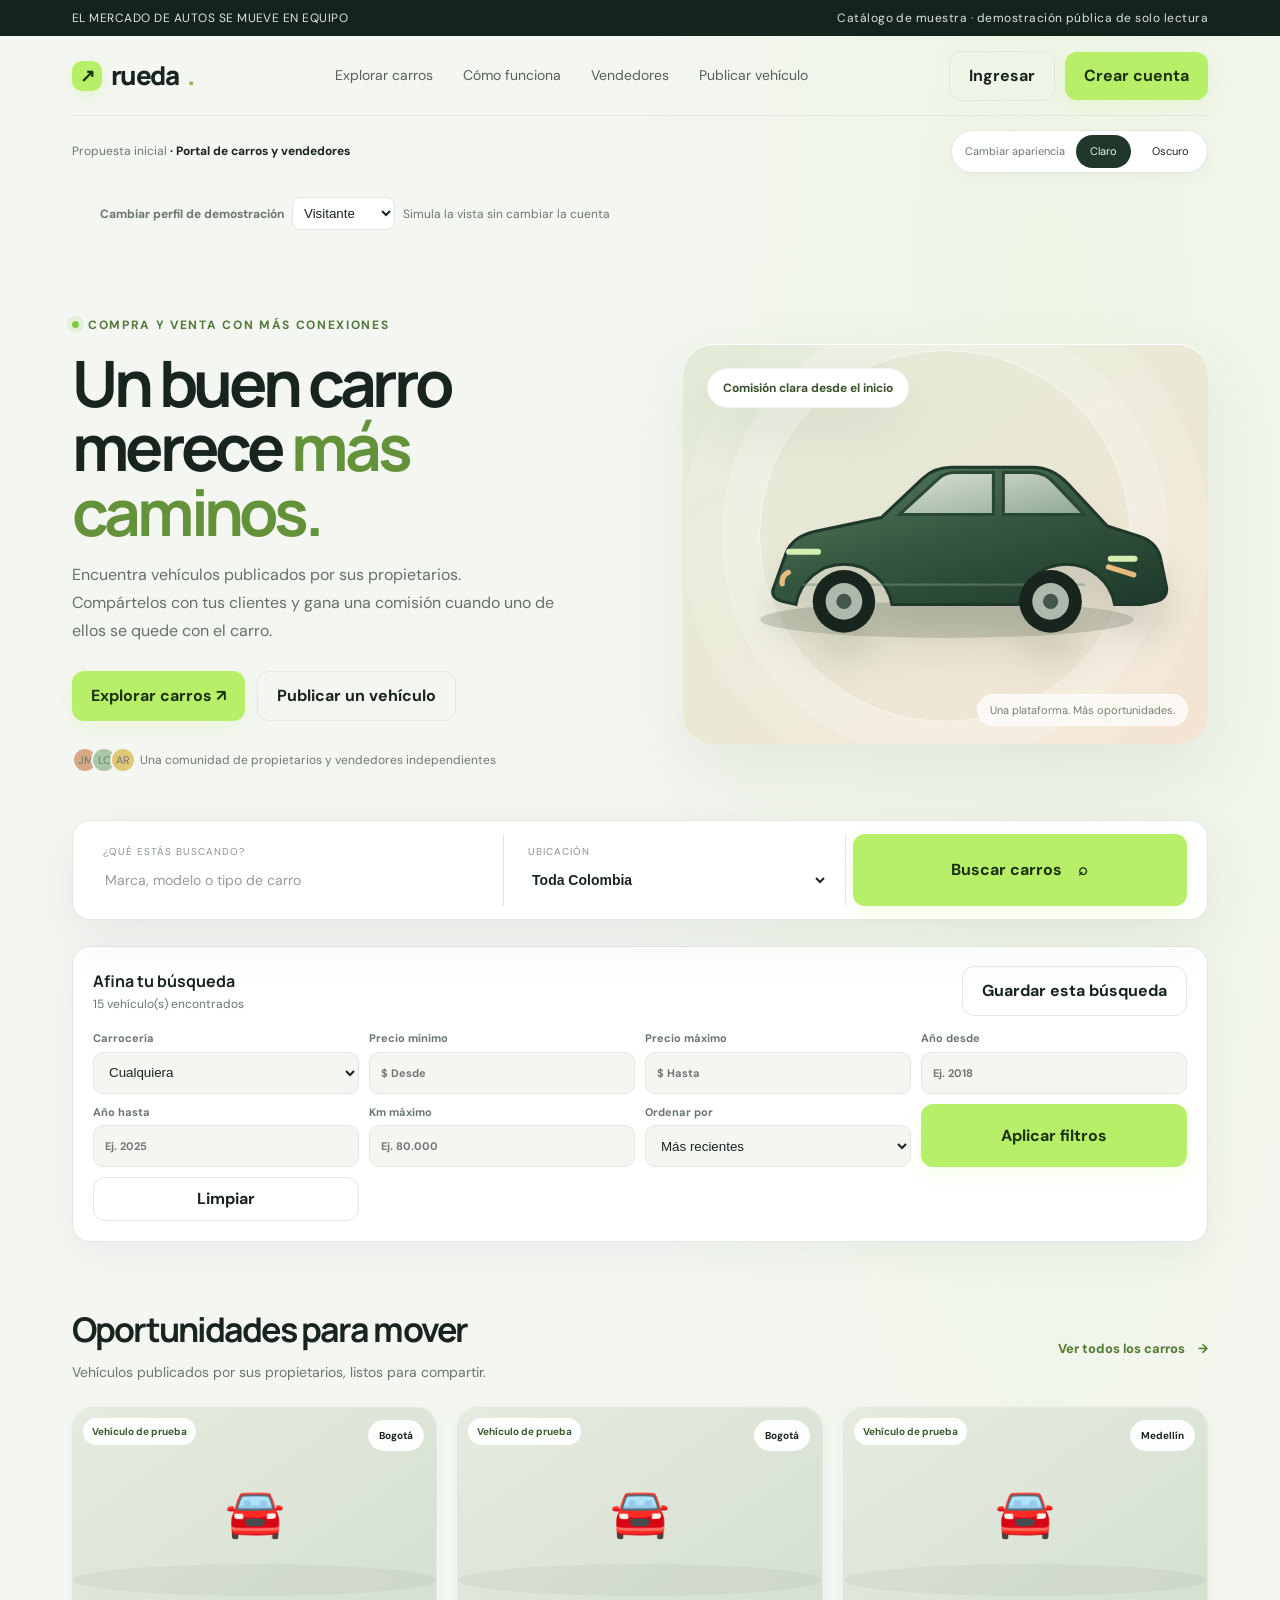
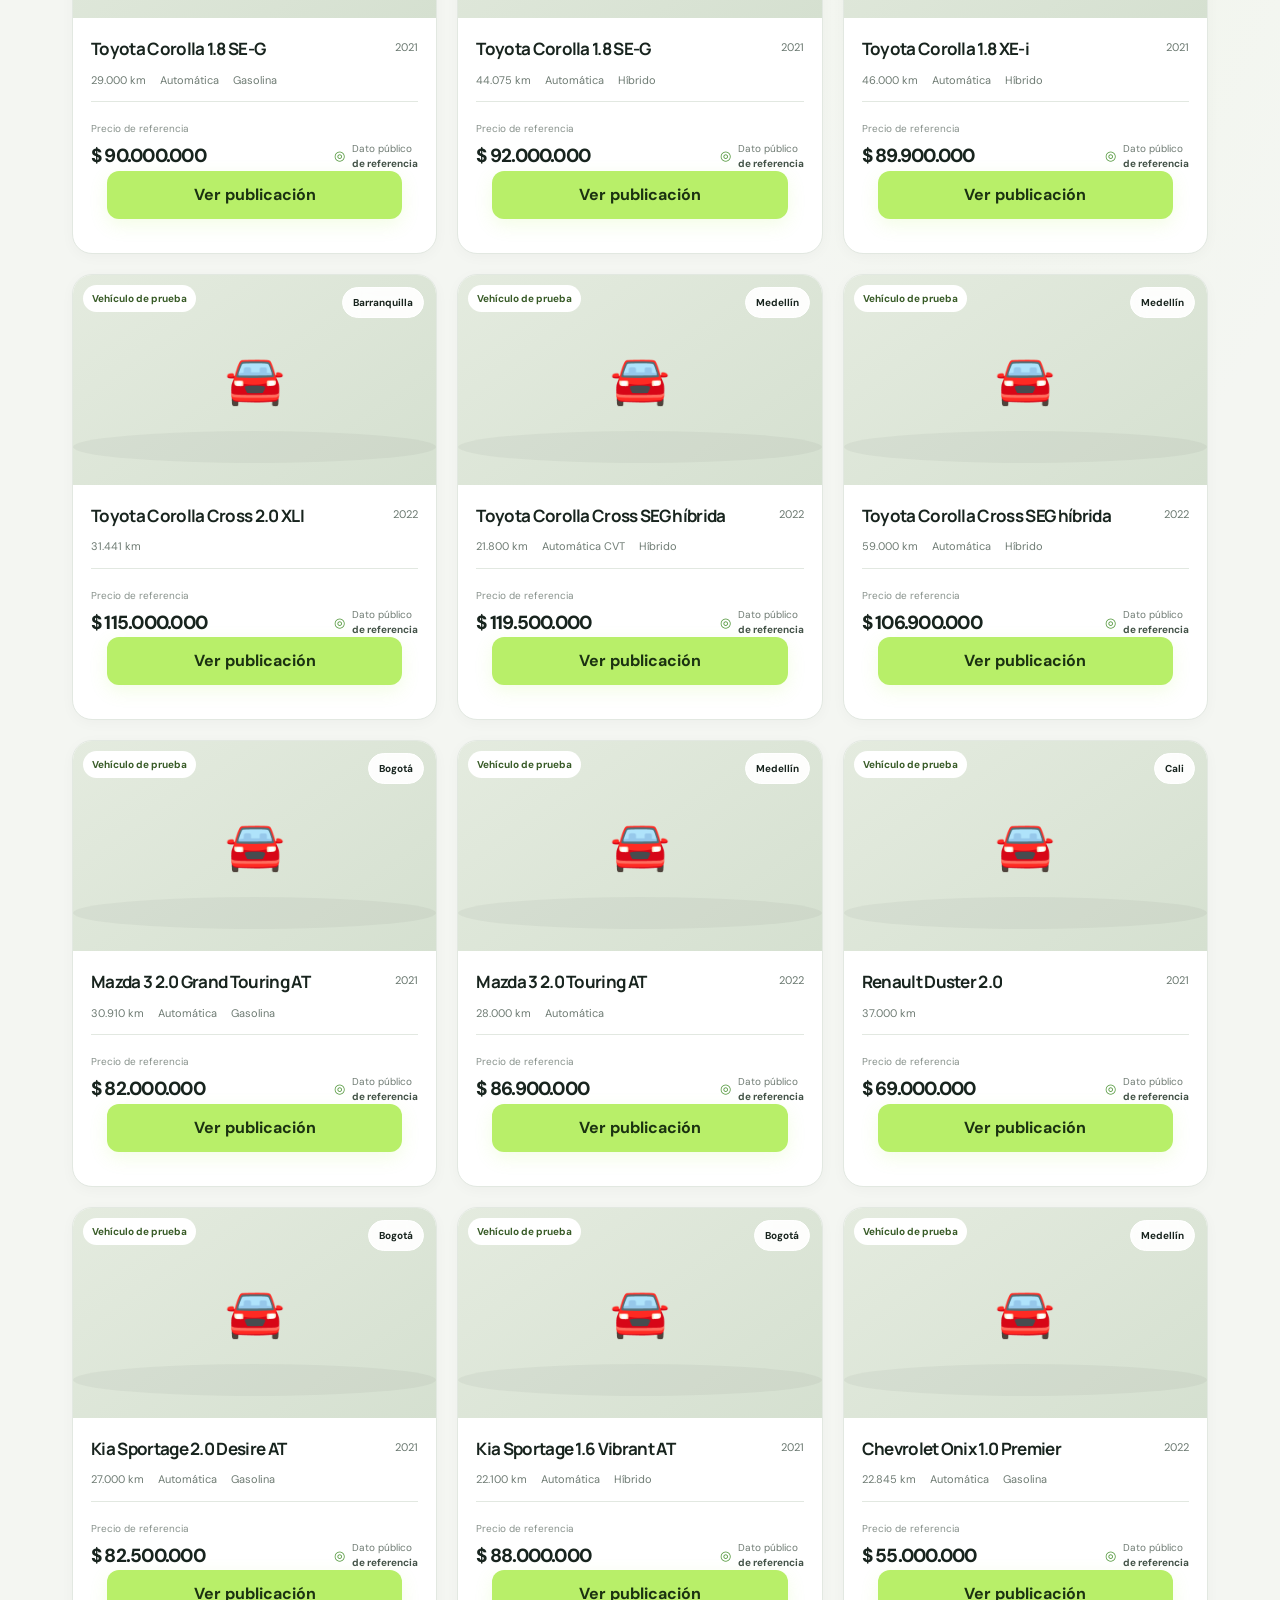
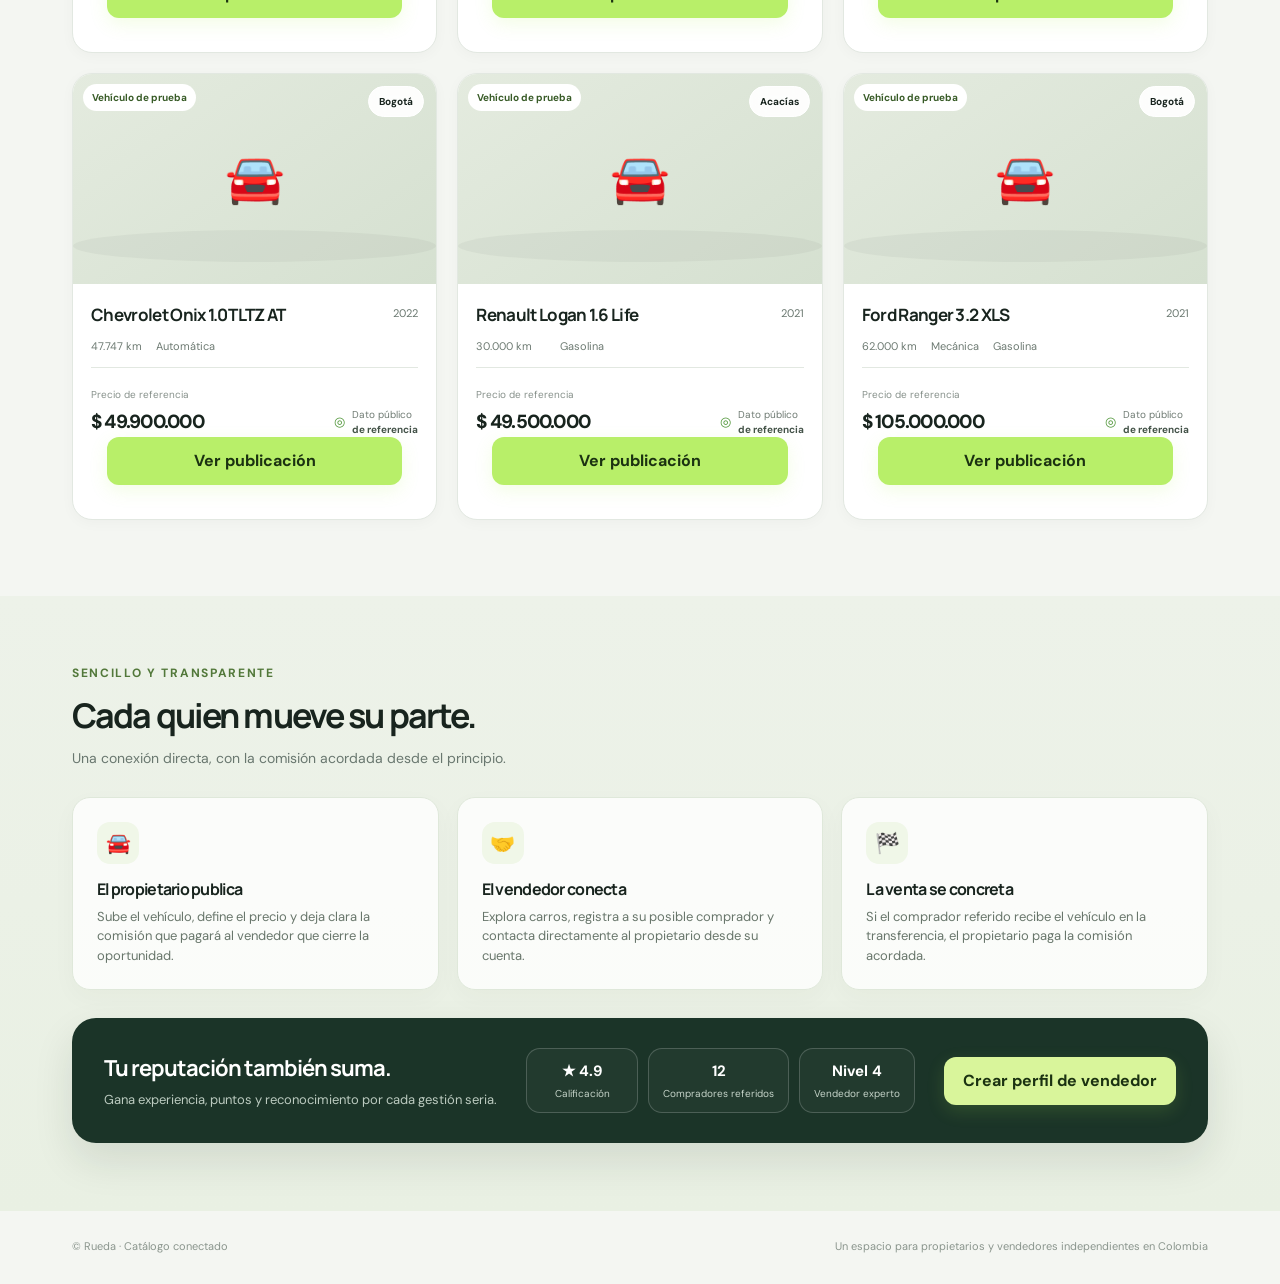
==== commit 95cf335f: "Actualizar la demo con catálogo de referencia" ====
--- a/index.html
+++ b/index.html
@@ -25,7 +25,7 @@
 const searchInput=document.getElementById('car-search'),suggestionBox=document.getElementById('suggestions');
 function renderSuggestions(){const q=searchInput.value.trim().toLocaleLowerCase('es');suggestionBox.innerHTML='';if(!q){suggestionBox.classList.remove('show');return}const matches=searchTerms.filter(([label])=>label.toLocaleLowerCase('es').includes(q)).slice(0,5);if(!matches.length){suggestionBox.classList.remove('show');return}matches.forEach(([label,kind])=>{const b=document.createElement('button');b.type='button';b.className='suggestion';b.setAttribute('role','option');b.innerHTML='<span>'+label+'</span><small>'+kind+'</small>';b.addEventListener('click',()=>{searchInput.value=label;suggestionBox.classList.remove('show');window.RuedaApp?.loadListings()});suggestionBox.appendChild(b)});suggestionBox.classList.add('show')}
 searchInput.addEventListener('input',renderSuggestions);searchInput.addEventListener('focus',renderSuggestions);searchInput.addEventListener('keydown',e=>{if(e.key==='Enter'){e.preventDefault();suggestionBox.classList.remove('show');window.RuedaApp?.loadListings()}if(e.key==='Escape')suggestionBox.classList.remove('show')});document.addEventListener('click',e=>{if(!e.target.closest('.search-item'))suggestionBox.classList.remove('show')});
-</script><script src="preview-adapter.js?v=2"></script><script src="app.js?v=20261120-9"></script><script src="experience.js?v=20261120-3"></script></body></html>
+</script><script src="preview-adapter.js?v=3"></script><script src="app.js?v=20261120-10"></script><script src="experience.js?v=20261120-3"></script></body></html>
 
 
 
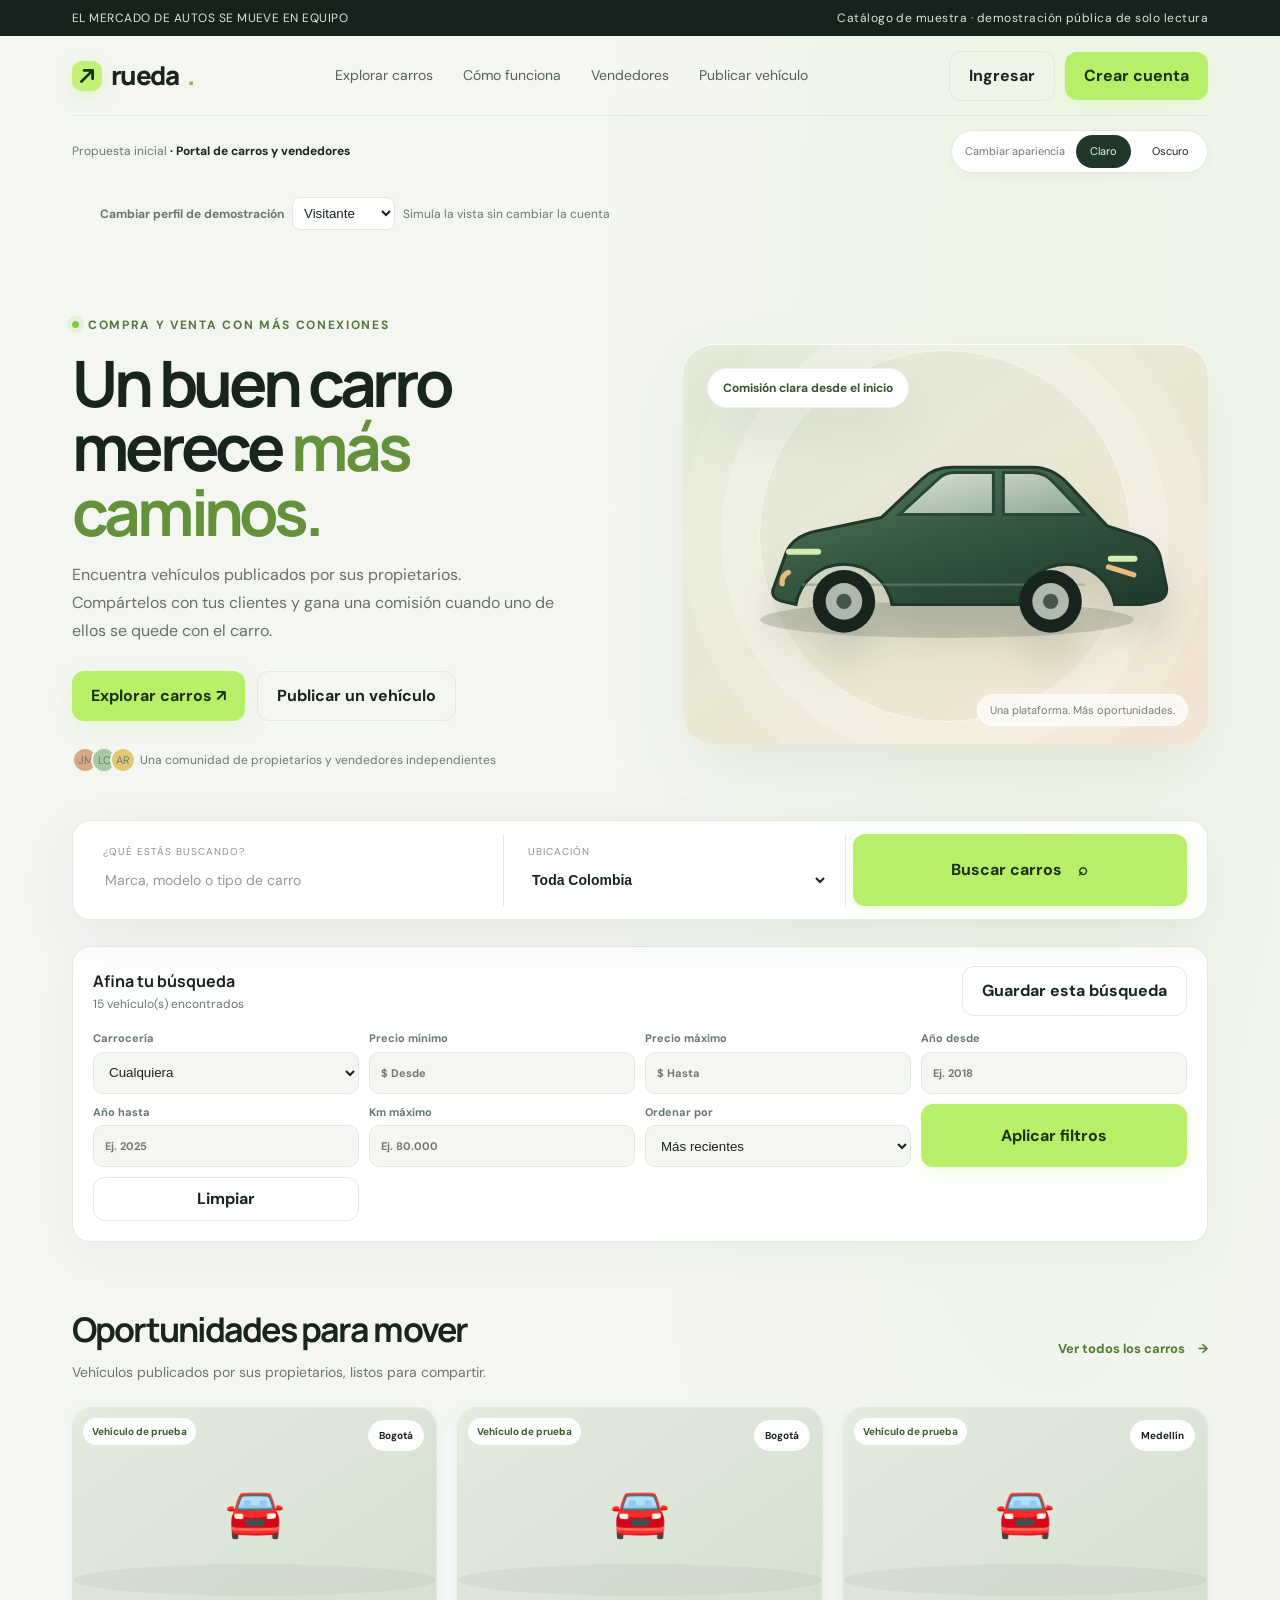
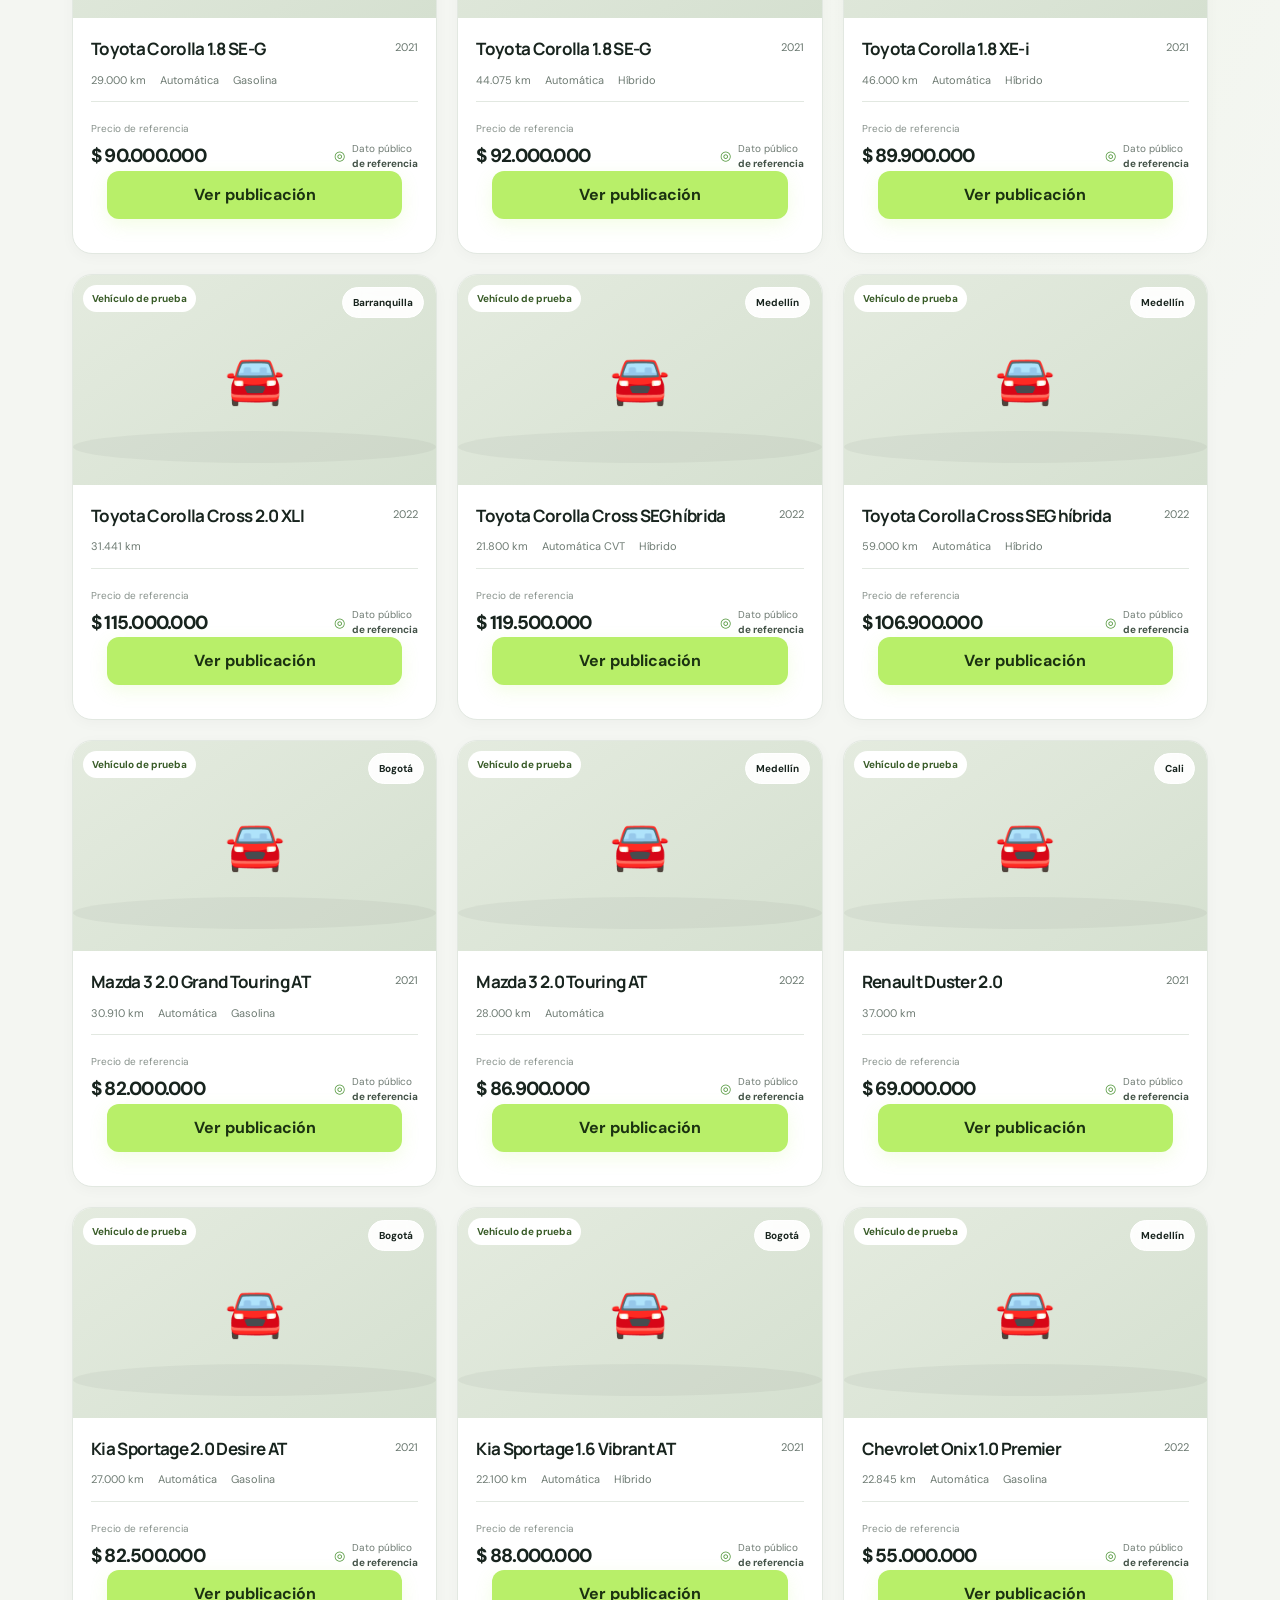
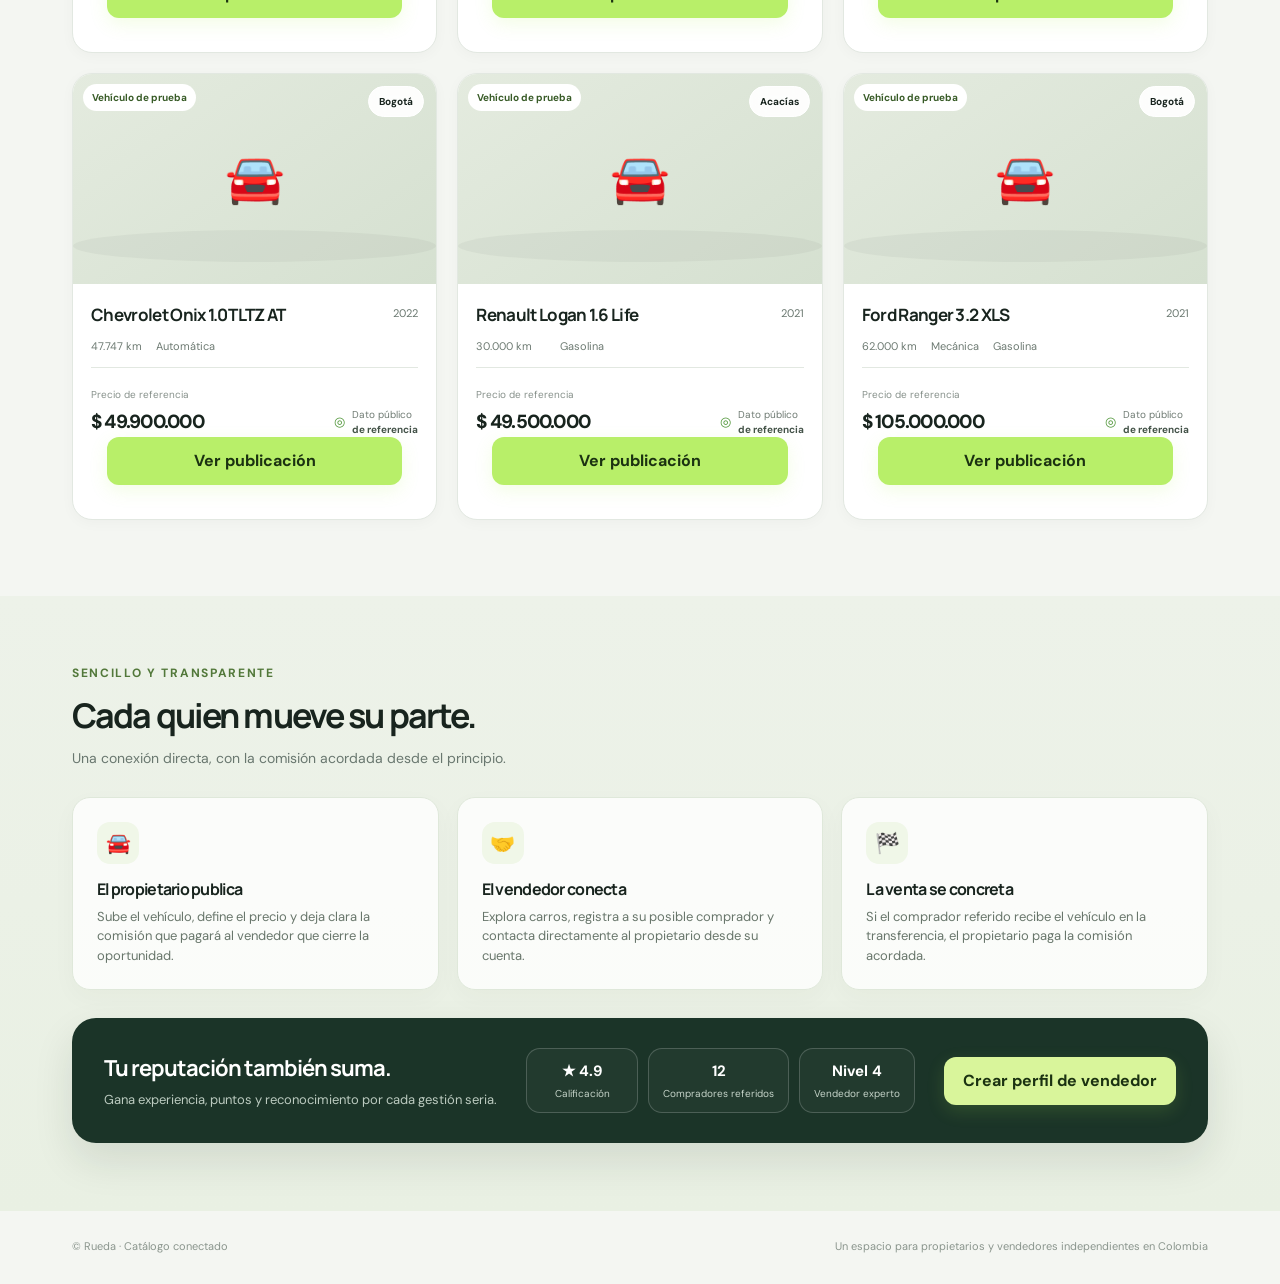
==== commit e1b6d47c: "Usar logo SVG fijo en la interfaz" ====
--- a/index.html
+++ b/index.html
@@ -7,7 +7,7 @@
 <link rel="stylesheet" href="styles.css?v=20261120-9"><link rel="stylesheet" href="styles.css?v=20261120-9"><link rel="stylesheet" href="styles.css?v=20261120-9"><link rel="stylesheet" href="styles.css?v=20261120-9"><link rel="stylesheet" href="styles.css?v=20261120-9"><link rel="stylesheet" href="styles.css?v=20261120-9"></head>
 <body class="theme-day">
 <div class="topline"><div class="wrap"><span>EL MERCADO DE AUTOS SE MUEVE EN EQUIPO</span><span>Catálogo de muestra · demostración pública de solo lectura</span></div></div>
-<div class="wrap"><nav class="nav"><div class="brand"><span class="mark">↗</span>rueda<span style="color:#91b848">.</span></div><div class="links"><a href="#autos">Explorar carros</a><a href="#como">Cómo funciona</a><a href="#vendedores">Vendedores</a><a href="publicar-vehiculo.html">Publicar vehículo</a></div><div class="nav-actions"><button class="btn outline" onclick="openModal('login')">Ingresar</button><button class="btn" onclick="openModal('join')">Crear cuenta</button></div></nav>
+<div class="wrap"><nav class="nav"><div class="brand"><img class="mark" src="logo-mark.svg" alt="" width="30" height="30" aria-hidden="true">rueda<span style="color:#91b848">.</span></div><div class="links"><a href="#autos">Explorar carros</a><a href="#como">Cómo funciona</a><a href="#vendedores">Vendedores</a><a href="publicar-vehiculo.html">Publicar vehículo</a></div><div class="nav-actions"><button class="btn outline" onclick="openModal('login')">Ingresar</button><button class="btn" onclick="openModal('join')">Crear cuenta</button></div></nav>
 <div class="mast-meta"><div class="model-label">Propuesta inicial <strong>· Portal de carros y vendedores</strong></div><div class="design-switch"><span>Cambiar apariencia</span><button class="active" onclick="setTheme('day',this)">Claro</button><button onclick="setTheme('night',this)">Oscuro</button></div></div>
 <div id="dev-preview" hidden style="max-width:1160px;margin:8px auto;padding:8px 28px;color:#53615a;font-size:12px"><label for="dev-preview-role" style="font-weight:700;margin-right:8px">Cambiar perfil de demostración</label><select id="dev-preview-role" style="padding:7px;border:1px solid #d8dfd8;border-radius:8px"><option value="">Visitante</option><option value="seller">Vendedor</option><option value="owner">Propietario</option><option value="buyer">Comprador</option></select><span style="margin-left:8px">Simula la vista sin cambiar la cuenta</span></div><main><section class="hero"><div><div class="eyebrow"><i class="dot"></i> Compra y venta con más conexiones</div><h1>Un buen carro merece <em>más caminos.</em></h1><p class="intro">Encuentra vehículos publicados por sus propietarios. Compártelos con tus clientes y gana una comisión cuando uno de ellos se quede con el carro.</p><div class="hero-actions"><button class="btn" onclick="document.querySelector('#autos').scrollIntoView({behavior:'smooth'})">Explorar carros <span>↗</span></button><a class="btn outline" style="text-decoration:none" href="publicar-vehiculo.html">Publicar un vehículo</a></div><div class="proof"><div class="avatars"><span>JM</span><span>LC</span><span>AR</span></div><span>Una comunidad de propietarios y vendedores independientes</span></div></div>
 <div class="hero-art"><span class="tag">Comisión clara desde el inicio</span><svg class="art-car" viewBox="0 0 620 310" xmlns="http://www.w3.org/2000/svg"><defs><linearGradient id="body" x1=".1" y1="0" x2=".9" y2="1"><stop stop-color="#54795e"/><stop offset=".5" stop-color="#34563e"/><stop offset="1" stop-color="#203b2d"/></linearGradient><linearGradient id="glass" x1="0" y1="0" x2="1" y2="1"><stop stop-color="#d8e1d2"/><stop offset="1" stop-color="#90a894"/></linearGradient></defs><ellipse cx="312" cy="254" rx="245" ry="24" fill="#293d2b" opacity=".18"/><path d="M86 209 101 167q8-22 39-29l86-18 54-51q15-15 39-15h105q27 0 47 22l51 55 43 14q24 8 28 32l7 34q2 14-13 19l-20 4h-35a64 64 0 0 0-126 0H240a64 64 0 0 0-126 0l-18-4q-18-5-10-21z" fill="url(#body)" stroke="#20382b" stroke-width="4"/><path d="m250 116 51-47q8-8 22-8h50v55zm136-55h38q17 0 30 15l38 40H386z" fill="url(#glass)" stroke="#294735" stroke-width="4"/><path d="M105 165h38m384 9h31" stroke="#d6edb1" stroke-width="8" stroke-linecap="round"/><path d="M122 208h371" stroke="#78927b" stroke-width="3" opacity=".5"/><circle cx="177" cy="230" r="41" fill="#17251e"/><circle cx="177" cy="230" r="24" fill="#aeb8ac"/><circle cx="177" cy="230" r="10" fill="#45574a"/><circle cx="448" cy="230" r="41" fill="#17251e"/><circle cx="448" cy="230" r="24" fill="#aeb8ac"/><circle cx="448" cy="230" r="10" fill="#45574a"/><path d="M104 192q-9 4-8 15m428-22 33 10" stroke="#e8bc7e" stroke-width="7" stroke-linecap="round"/></svg><span class="hero-foot">Una plataforma. Más oportunidades.</span></div></section>
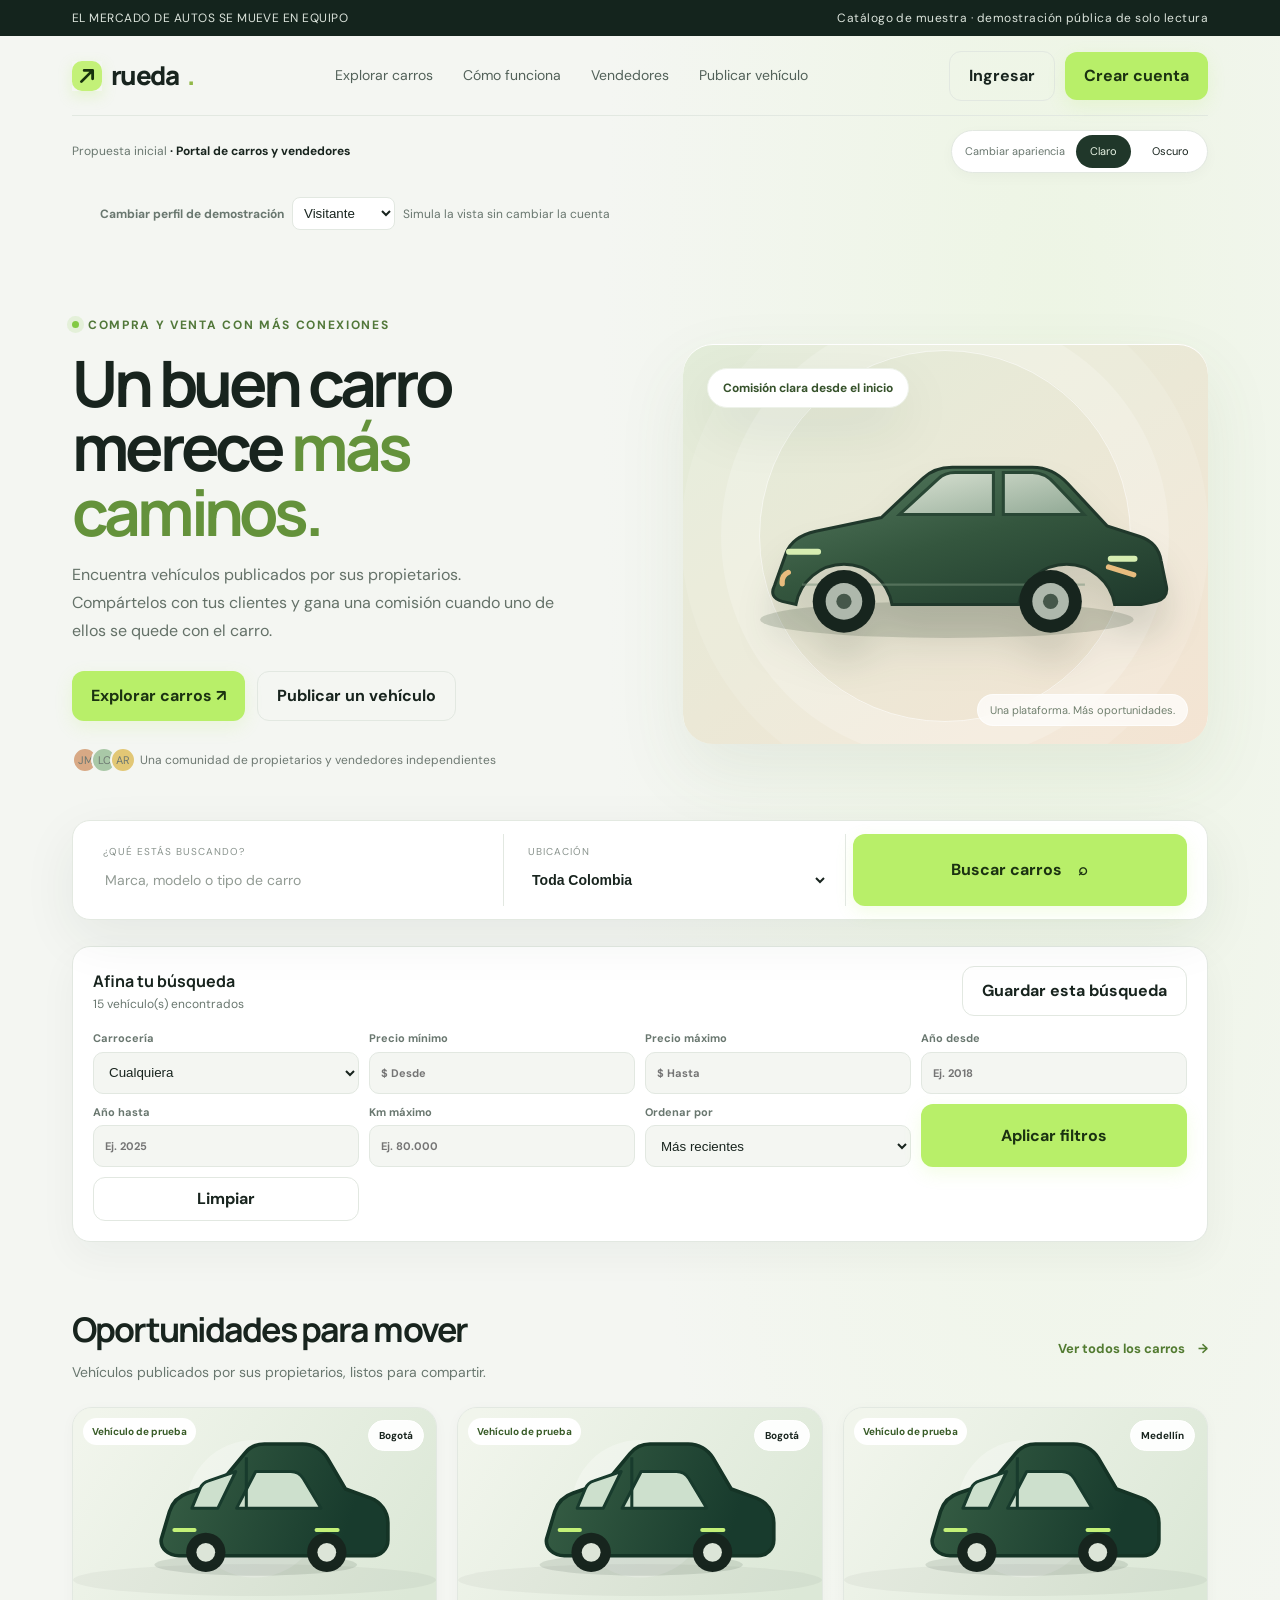
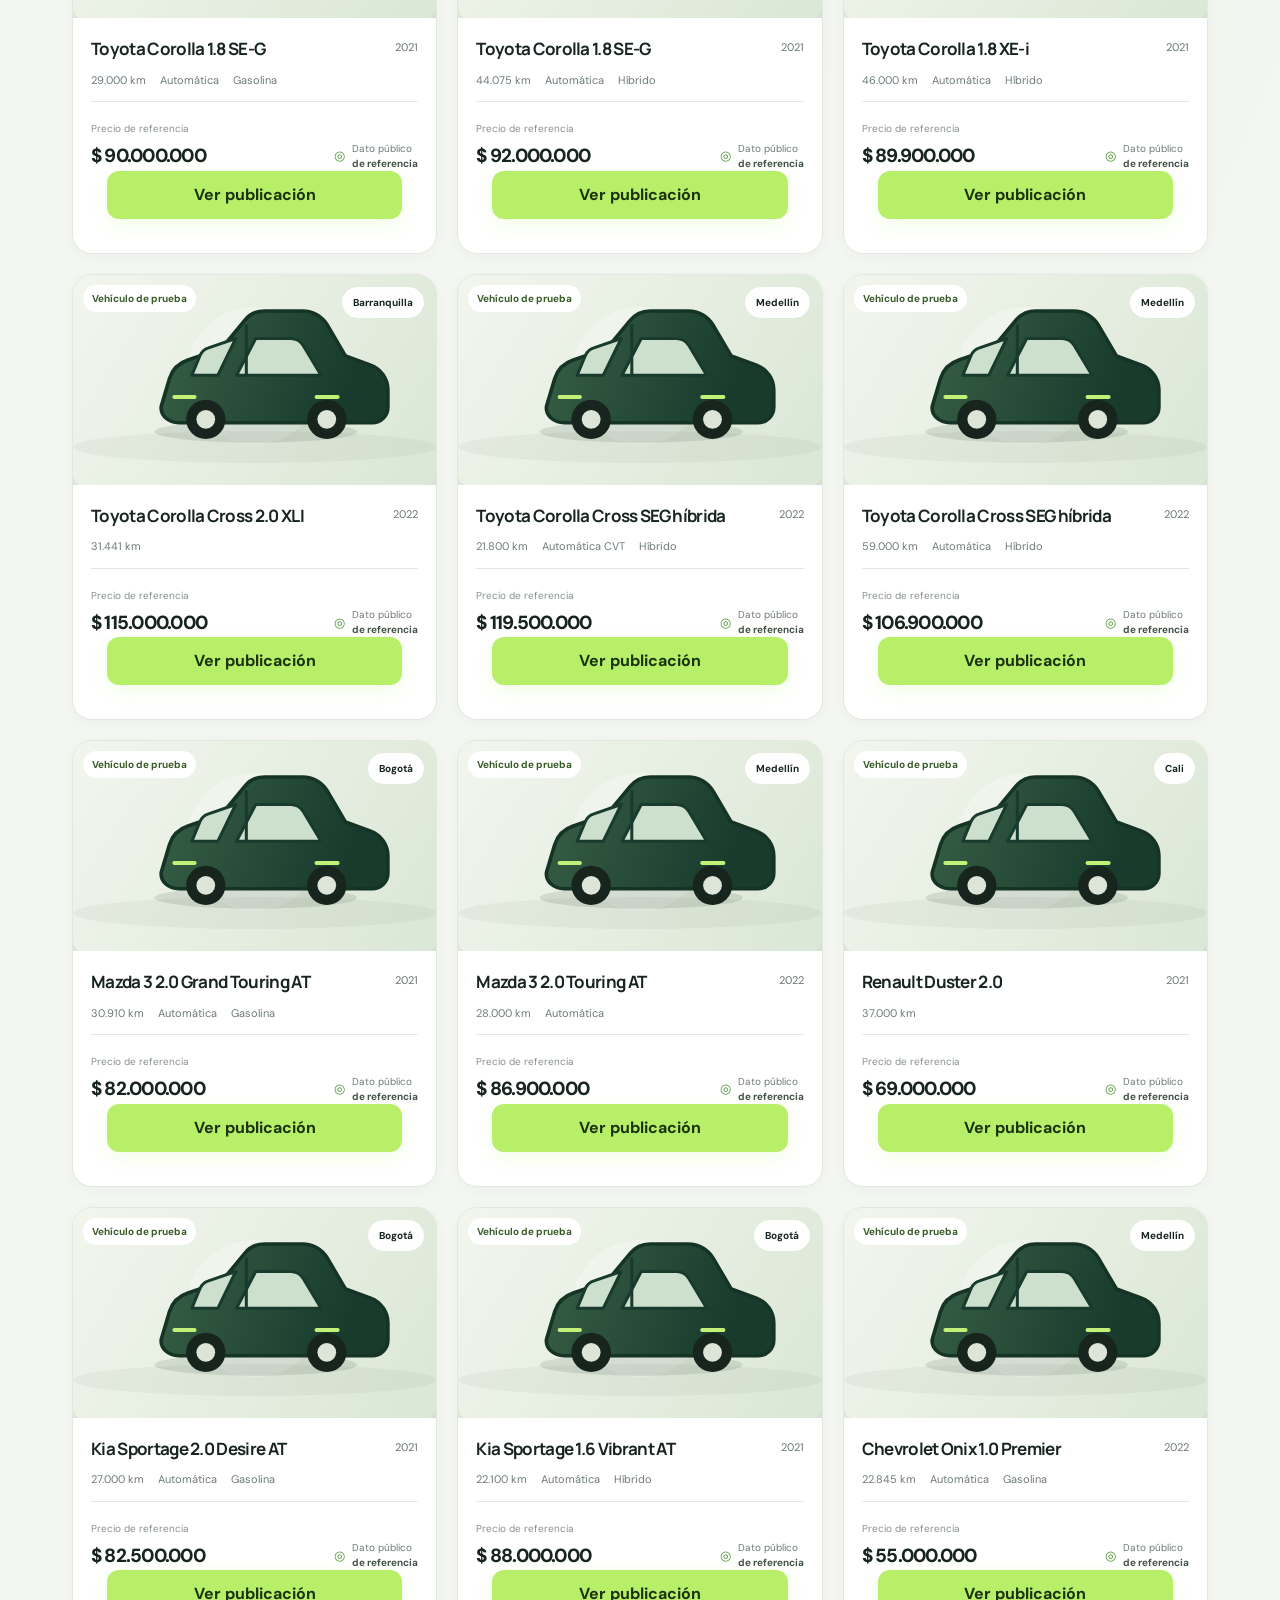
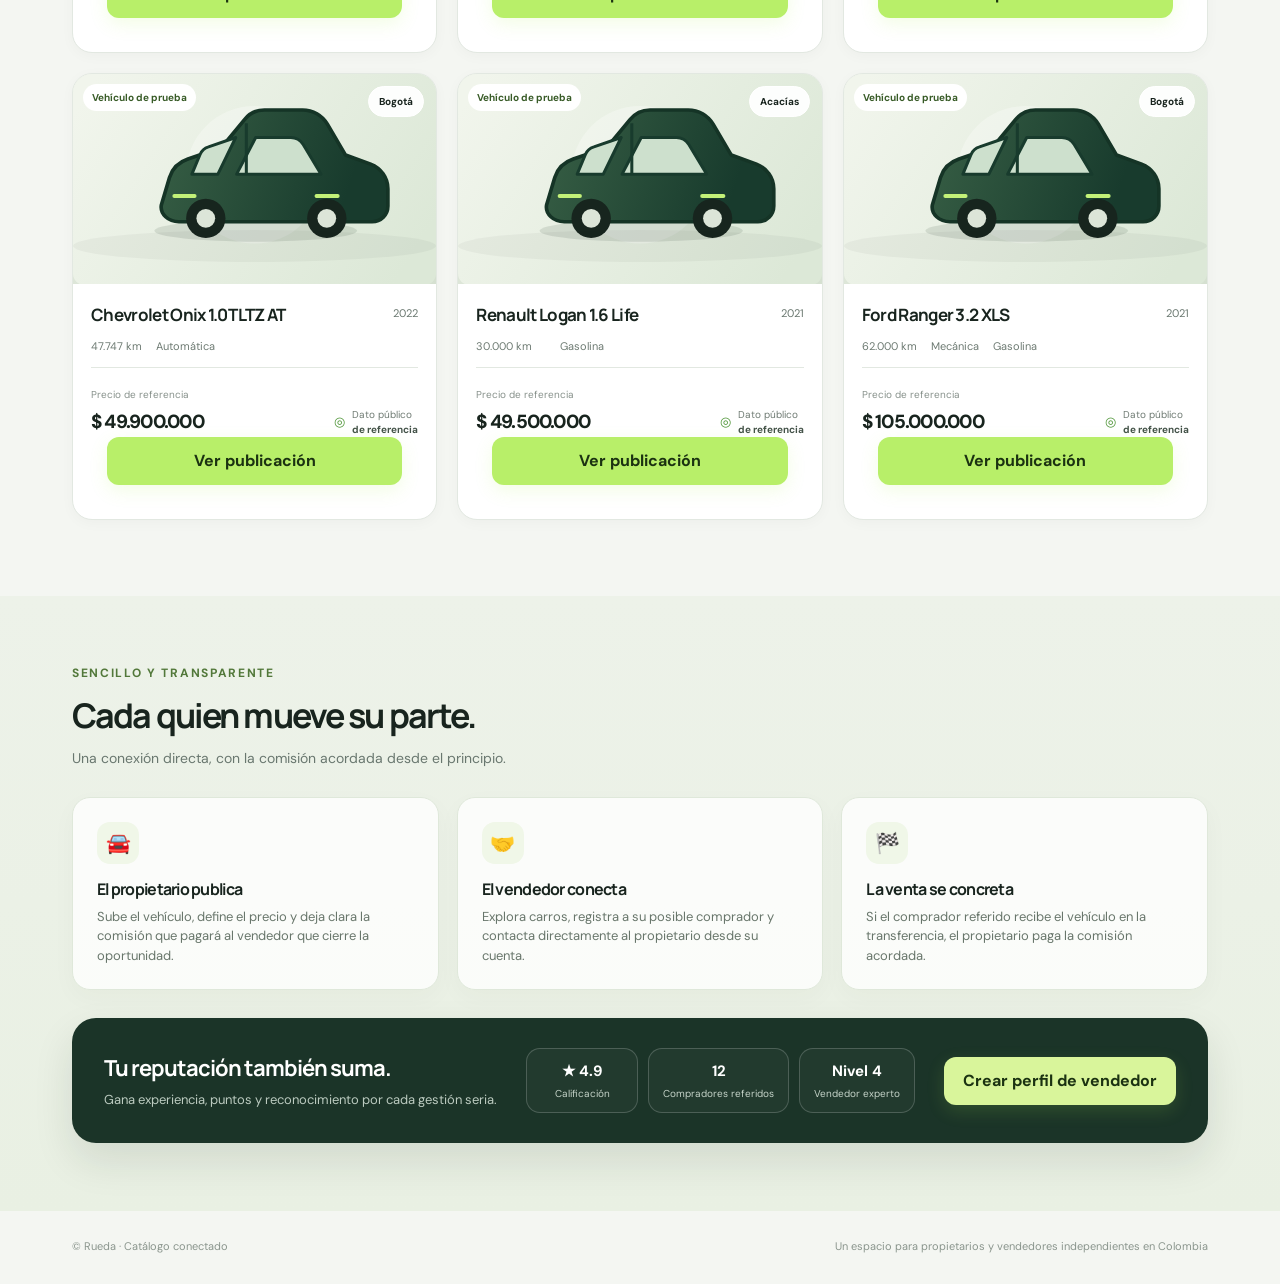
==== commit 38bf47e1: "Actualizar el recurso de reserva para fotos" ====
--- a/index.html
+++ b/index.html
@@ -25,7 +25,7 @@
 const searchInput=document.getElementById('car-search'),suggestionBox=document.getElementById('suggestions');
 function renderSuggestions(){const q=searchInput.value.trim().toLocaleLowerCase('es');suggestionBox.innerHTML='';if(!q){suggestionBox.classList.remove('show');return}const matches=searchTerms.filter(([label])=>label.toLocaleLowerCase('es').includes(q)).slice(0,5);if(!matches.length){suggestionBox.classList.remove('show');return}matches.forEach(([label,kind])=>{const b=document.createElement('button');b.type='button';b.className='suggestion';b.setAttribute('role','option');b.innerHTML='<span>'+label+'</span><small>'+kind+'</small>';b.addEventListener('click',()=>{searchInput.value=label;suggestionBox.classList.remove('show');window.RuedaApp?.loadListings()});suggestionBox.appendChild(b)});suggestionBox.classList.add('show')}
 searchInput.addEventListener('input',renderSuggestions);searchInput.addEventListener('focus',renderSuggestions);searchInput.addEventListener('keydown',e=>{if(e.key==='Enter'){e.preventDefault();suggestionBox.classList.remove('show');window.RuedaApp?.loadListings()}if(e.key==='Escape')suggestionBox.classList.remove('show')});document.addEventListener('click',e=>{if(!e.target.closest('.search-item'))suggestionBox.classList.remove('show')});
-</script><script src="preview-adapter.js?v=3"></script><script src="app.js?v=20261120-10"></script><script src="experience.js?v=20261120-3"></script></body></html>
+</script><script src="preview-adapter.js?v=3"></script><script src="app.js?v=20261120-11"></script><script src="experience.js?v=20261120-3"></script></body></html>
 
 
 
--- a/styles.css
+++ b/styles.css
@@ -1,6 +1,6 @@
 @import url('https://fonts.googleapis.com/css2?family=DM+Sans:wght@400;500;600;700&family=Manrope:wght@400;500;600;700;800&display=swap');
 :root{--ink:#15251f;--muted:#75817b;--paper:#f5f6f2;--surface:#fff;--line:#e5e9e3;--accent:#a9f04b;--accent-ink:#17320c;--deep:#17352a;--warm:#f2a578;--shadow:0 18px 50px #10251a12;--radius:18px}
-*{box-sizing:border-box}body{margin:0;background:var(--paper);color:var(--ink);font-family:'DM Sans',sans-serif;transition:.25s}h1,h2,h3,.brand{font-family:Manrope,sans-serif;letter-spacing:-.045em}button,input{font:inherit}button{cursor:pointer}.wrap{max-width:1160px;margin:auto;padding:0 28px}.topline{background:#13251e;color:#dce4dc;font-size:12px;padding:9px 0}.topline .wrap{display:flex;justify-content:space-between}.nav{height:76px;display:flex;align-items:center;justify-content:space-between;border-bottom:1px solid var(--line)}.brand{font-weight:800;font-size:24px;display:flex;align-items:center;gap:9px}.mark{width:30px;height:30px;border-radius:10px;background:var(--accent);display:grid;place-items:center;color:var(--accent-ink);font-size:18px}.links{display:flex;gap:28px;font-size:14px;color:#53615a}.links a{color:inherit;text-decoration:none}.nav-actions{display:flex;gap:10px;align-items:center}.btn{border:0;border-radius:10px;padding:12px 17px;font-weight:700;background:var(--accent);color:var(--accent-ink);box-shadow:0 6px 18px #a9f04b25}.btn.outline{background:transparent;box-shadow:none;border:1px solid var(--line);color:var(--ink)}.hero{display:grid;grid-template-columns:1.02fr .98fr;gap:55px;align-items:center;padding:68px 0 52px}.eyebrow{font-size:12px;text-transform:uppercase;letter-spacing:.14em;color:#67805e;font-weight:700;display:flex;align-items:center;gap:9px}.dot{width:7px;height:7px;border-radius:50%;background:#83c944}.hero h1{font-size:56px;line-height:1.04;margin:17px 0 17px;max-width:540px}.hero h1 em{font-style:normal;color:#719d38}.intro{font-size:16px;line-height:1.65;color:#69766f;max-width:485px}.hero-actions{display:flex;gap:12px;margin:26px 0}.proof{display:flex;align-items:center;gap:11px;color:#6d7871;font-size:12px}.avatars{display:flex}.avatars span{width:26px;height:26px;border:2px solid var(--paper);border-radius:50%;margin-right:-7px;background:#d8a985;display:grid;place-items:center;font-size:11px}.avatars span:nth-child(2){background:#a9c8a7}.avatars span:nth-child(3){background:#e2c775}.hero-art{position:relative;min-height:365px;border-radius:24px;background:linear-gradient(145deg,#dce7d2,#f2dfc8);overflow:hidden;display:grid;place-items:center}.hero-art:before{content:'';position:absolute;width:370px;height:370px;border:1px solid #ffffff70;border-radius:50%;left:50%;top:48%;transform:translate(-50%,-50%);box-shadow:0 0 0 34px #ffffff22,0 0 0 70px #ffffff19}.tag{position:absolute;z-index:2;top:22px;left:22px;background:#fff;color:#36522b;border-radius:30px;padding:9px 13px;font-size:12px;font-weight:700;box-shadow:var(--shadow)}.art-car{width:min(90%,530px);position:relative;z-index:1;filter:drop-shadow(0 28px 18px #23352228)}.hero-foot{position:absolute;bottom:18px;right:20px;font-size:11px;color:#71806f}.searchbar{margin:0 auto 57px;padding:12px;background:var(--surface);box-shadow:var(--shadow);border:1px solid var(--line);border-radius:15px;display:grid;grid-template-columns:1.25fr 1fr 1fr auto;gap:7px}.search-item{padding:9px 15px;border-right:1px solid var(--line);position:relative}.search-item label{display:block;font-size:10px;text-transform:uppercase;letter-spacing:.1em;color:#89938d;margin-bottom:5px}.search-item select,.search-item input{border:0;background:transparent;color:var(--ink);font-weight:600;outline:0;width:100%;font-size:14px}.search-item input::placeholder{color:#929b94;font-weight:400}.searchbar .btn{padding:0 25px}.suggestions{position:absolute;left:5px;right:5px;top:calc(100% + 13px);background:var(--surface);border:1px solid var(--line);border-radius:12px;padding:6px;box-shadow:var(--shadow);z-index:5;display:none;max-height:240px;overflow:auto}.suggestions.show{display:block}.suggestion{display:flex;justify-content:space-between;align-items:center;width:100%;border:0;text-align:left;padding:10px;border-radius:8px;background:transparent;color:var(--ink);font-size:13px}.suggestion:hover,.suggestion:focus{background:var(--paper);outline:0}.suggestion small{color:var(--muted);font-size:10px}.section-head{display:flex;justify-content:space-between;align-items:end;margin-bottom:20px}.section-head h2{font-size:30px;margin:0}.section-head p{margin:7px 0 0;color:var(--muted);font-size:14px}.text-link{font-size:13px;font-weight:700;color:#527b31;text-decoration:none}.listing-grid{display:grid;grid-template-columns:repeat(3,1fr);gap:17px}.car-card{border-radius:var(--radius);background:var(--surface);border:1px solid var(--line);overflow:hidden;transition:.2s}.car-card:hover{transform:translateY(-4px);box-shadow:var(--shadow)}.car-photo{height:190px;position:relative;display:grid;place-items:center;overflow:hidden;background:#e7eadf}.car-photo:after{content:'';position:absolute;bottom:22px;left:0;right:0;height:32px;background:#0000000a;border-radius:50%}.car-photo svg{width:90%;z-index:1;filter:drop-shadow(0 11px 9px #17291e24)}.city-chip{position:absolute;z-index:2;right:12px;top:12px;padding:7px 10px;border-radius:30px;background:#ffffffdd;font-size:10px;font-weight:700}.commission{position:absolute;z-index:2;left:12px;top:12px;background:var(--accent);color:#264217;border-radius:8px;padding:7px 10px;font-size:11px;font-weight:800}.card-body{padding:16px}.card-title{display:flex;justify-content:space-between;align-items:start}.card-title h3{font-size:17px;margin:0}.year{font-size:11px;color:var(--muted);padding-top:3px}.specs{display:flex;gap:14px;color:#78847d;font-size:11px;margin:10px 0 13px}.price-row{border-top:1px solid var(--line);padding-top:13px;display:flex;align-items:end;justify-content:space-between}.price-label{font-size:10px;color:#87918b}.price{font-size:17px;font-weight:800;display:block;margin-top:3px}.owner{display:flex;align-items:center;gap:7px;font-size:10px;color:#6f7b73}.owner b{color:#435248}.owner .verified{color:#4d9435;font-size:13px}.section{padding-bottom:66px}.lower{background:#edf2e8;padding:55px 0}.benefits{display:grid;grid-template-columns:repeat(3,1fr);gap:14px;margin-top:22px}.benefit{background:#ffffffa8;border:1px solid #e0e9d9;padding:20px;border-radius:15px}.benefit-icon{font-size:20px}.benefit h3{font-size:16px;margin:13px 0 6px}.benefit p{font-size:13px;color:#68766b;line-height:1.5;margin:0}.rank{margin-top:28px;background:var(--deep);border-radius:20px;color:white;padding:25px 28px;display:flex;align-items:center;justify-content:space-between}.rank h2{font-size:22px;margin:0 0 5px}.rank p{font-size:13px;color:#bccbc0;margin:0}.rank .btn{background:#d9f59b}.rank-badges{display:flex;gap:10px}.badge{border:1px solid #ffffff30;border-radius:12px;padding:11px 14px;text-align:center;font-size:10px;color:#c5d3c8}.badge b{display:block;color:#fff;font-size:15px;margin-bottom:3px}.footer{padding:25px 0;color:#8a958d;font-size:11px;display:flex;justify-content:space-between}.modal-bg{position:fixed;inset:0;background:#0b1712a8;display:none;place-items:center;z-index:10;padding:20px}.modal{background:#fff;border-radius:20px;padding:26px;max-width:440px;width:100%;box-shadow:0 30px 80px #0004}.modal h2{margin:0 0 9px}.modal p{color:#6d7971;font-size:14px;line-height:1.5}.modal input{width:100%;border:1px solid var(--line);border-radius:9px;padding:13px;margin:6px 0}.modal .btn{width:100%;margin-top:10px}.close{float:right;border:0;background:#f1f3ef;border-radius:50%;width:30px;height:30px}
+*{box-sizing:border-box}body{margin:0;background:var(--paper);color:var(--ink);font-family:'DM Sans',sans-serif;transition:.25s}h1,h2,h3,.brand{font-family:Manrope,sans-serif;letter-spacing:-.045em}button,input{font:inherit}button{cursor:pointer}.wrap{max-width:1160px;margin:auto;padding:0 28px}.topline{background:#13251e;color:#dce4dc;font-size:12px;padding:9px 0}.topline .wrap{display:flex;justify-content:space-between}.nav{height:76px;display:flex;align-items:center;justify-content:space-between;border-bottom:1px solid var(--line)}.brand{font-weight:800;font-size:24px;display:flex;align-items:center;gap:9px}.mark{width:30px;height:30px;aspect-ratio:1/1;flex:0 0 30px;object-fit:contain;display:block}.links{display:flex;gap:28px;font-size:14px;color:#53615a}.links a{color:inherit;text-decoration:none}.nav-actions{display:flex;gap:10px;align-items:center}.btn{border:0;border-radius:10px;padding:12px 17px;font-weight:700;background:var(--accent);color:var(--accent-ink);box-shadow:0 6px 18px #a9f04b25}.btn.outline{background:transparent;box-shadow:none;border:1px solid var(--line);color:var(--ink)}.hero{display:grid;grid-template-columns:1.02fr .98fr;gap:55px;align-items:center;padding:68px 0 52px}.eyebrow{font-size:12px;text-transform:uppercase;letter-spacing:.14em;color:#67805e;font-weight:700;display:flex;align-items:center;gap:9px}.dot{width:7px;height:7px;border-radius:50%;background:#83c944}.hero h1{font-size:56px;line-height:1.04;margin:17px 0 17px;max-width:540px}.hero h1 em{font-style:normal;color:#719d38}.intro{font-size:16px;line-height:1.65;color:#69766f;max-width:485px}.hero-actions{display:flex;gap:12px;margin:26px 0}.proof{display:flex;align-items:center;gap:11px;color:#6d7871;font-size:12px}.avatars{display:flex}.avatars span{width:26px;height:26px;border:2px solid var(--paper);border-radius:50%;margin-right:-7px;background:#d8a985;display:grid;place-items:center;font-size:11px}.avatars span:nth-child(2){background:#a9c8a7}.avatars span:nth-child(3){background:#e2c775}.hero-art{position:relative;min-height:365px;border-radius:24px;background:linear-gradient(145deg,#dce7d2,#f2dfc8);overflow:hidden;display:grid;place-items:center}.hero-art:before{content:'';position:absolute;width:370px;height:370px;border:1px solid #ffffff70;border-radius:50%;left:50%;top:48%;transform:translate(-50%,-50%);box-shadow:0 0 0 34px #ffffff22,0 0 0 70px #ffffff19}.tag{position:absolute;z-index:2;top:22px;left:22px;background:#fff;color:#36522b;border-radius:30px;padding:9px 13px;font-size:12px;font-weight:700;box-shadow:var(--shadow)}.art-car{width:min(90%,530px);position:relative;z-index:1;filter:drop-shadow(0 28px 18px #23352228)}.hero-foot{position:absolute;bottom:18px;right:20px;font-size:11px;color:#71806f}.searchbar{margin:0 auto 57px;padding:12px;background:var(--surface);box-shadow:var(--shadow);border:1px solid var(--line);border-radius:15px;display:grid;grid-template-columns:1.25fr 1fr 1fr auto;gap:7px}.search-item{padding:9px 15px;border-right:1px solid var(--line);position:relative}.search-item label{display:block;font-size:10px;text-transform:uppercase;letter-spacing:.1em;color:#89938d;margin-bottom:5px}.search-item select,.search-item input{border:0;background:transparent;color:var(--ink);font-weight:600;outline:0;width:100%;font-size:14px}.search-item input::placeholder{color:#929b94;font-weight:400}.searchbar .btn{padding:0 25px}.suggestions{position:absolute;left:5px;right:5px;top:calc(100% + 13px);background:var(--surface);border:1px solid var(--line);border-radius:12px;padding:6px;box-shadow:var(--shadow);z-index:5;display:none;max-height:240px;overflow:auto}.suggestions.show{display:block}.suggestion{display:flex;justify-content:space-between;align-items:center;width:100%;border:0;text-align:left;padding:10px;border-radius:8px;background:transparent;color:var(--ink);font-size:13px}.suggestion:hover,.suggestion:focus{background:var(--paper);outline:0}.suggestion small{color:var(--muted);font-size:10px}.section-head{display:flex;justify-content:space-between;align-items:end;margin-bottom:20px}.section-head h2{font-size:30px;margin:0}.section-head p{margin:7px 0 0;color:var(--muted);font-size:14px}.text-link{font-size:13px;font-weight:700;color:#527b31;text-decoration:none}.listing-grid{display:grid;grid-template-columns:repeat(3,1fr);gap:17px}.car-card{border-radius:var(--radius);background:var(--surface);border:1px solid var(--line);overflow:hidden;transition:.2s}.car-card:hover{transform:translateY(-4px);box-shadow:var(--shadow)}.car-photo{height:190px;position:relative;display:grid;place-items:center;overflow:hidden;background:#e7eadf}.car-photo:after{content:'';position:absolute;bottom:22px;left:0;right:0;height:32px;background:#0000000a;border-radius:50%}.car-photo svg{width:90%;z-index:1;filter:drop-shadow(0 11px 9px #17291e24)}.city-chip{position:absolute;z-index:2;right:12px;top:12px;padding:7px 10px;border-radius:30px;background:#ffffffdd;font-size:10px;font-weight:700}.commission{position:absolute;z-index:2;left:12px;top:12px;background:var(--accent);color:#264217;border-radius:8px;padding:7px 10px;font-size:11px;font-weight:800}.card-body{padding:16px}.card-title{display:flex;justify-content:space-between;align-items:start}.card-title h3{font-size:17px;margin:0}.year{font-size:11px;color:var(--muted);padding-top:3px}.specs{display:flex;gap:14px;color:#78847d;font-size:11px;margin:10px 0 13px}.price-row{border-top:1px solid var(--line);padding-top:13px;display:flex;align-items:end;justify-content:space-between}.price-label{font-size:10px;color:#87918b}.price{font-size:17px;font-weight:800;display:block;margin-top:3px}.owner{display:flex;align-items:center;gap:7px;font-size:10px;color:#6f7b73}.owner b{color:#435248}.owner .verified{color:#4d9435;font-size:13px}.section{padding-bottom:66px}.lower{background:#edf2e8;padding:55px 0}.benefits{display:grid;grid-template-columns:repeat(3,1fr);gap:14px;margin-top:22px}.benefit{background:#ffffffa8;border:1px solid #e0e9d9;padding:20px;border-radius:15px}.benefit-icon{font-size:20px}.benefit h3{font-size:16px;margin:13px 0 6px}.benefit p{font-size:13px;color:#68766b;line-height:1.5;margin:0}.rank{margin-top:28px;background:var(--deep);border-radius:20px;color:white;padding:25px 28px;display:flex;align-items:center;justify-content:space-between}.rank h2{font-size:22px;margin:0 0 5px}.rank p{font-size:13px;color:#bccbc0;margin:0}.rank .btn{background:#d9f59b}.rank-badges{display:flex;gap:10px}.badge{border:1px solid #ffffff30;border-radius:12px;padding:11px 14px;text-align:center;font-size:10px;color:#c5d3c8}.badge b{display:block;color:#fff;font-size:15px;margin-bottom:3px}.footer{padding:25px 0;color:#8a958d;font-size:11px;display:flex;justify-content:space-between}.modal-bg{position:fixed;inset:0;background:#0b1712a8;display:none;place-items:center;z-index:10;padding:20px}.modal{background:#fff;border-radius:20px;padding:26px;max-width:440px;width:100%;box-shadow:0 30px 80px #0004}.modal h2{margin:0 0 9px}.modal p{color:#6d7971;font-size:14px;line-height:1.5}.modal input{width:100%;border:1px solid var(--line);border-radius:9px;padding:13px;margin:6px 0}.modal .btn{width:100%;margin-top:10px}.close{float:right;border:0;background:#f1f3ef;border-radius:50%;width:30px;height:30px}
 /* Direction themes */
 body.theme-night{--paper:#101816;--surface:#19231f;--ink:#f2f5ef;--muted:#a2afa6;--line:#293630;--accent:#c7f36a;--accent-ink:#20300f;--deep:#22352c;--shadow:0 18px 50px #0004}body.theme-night .topline{background:#080d0b}body.theme-night .links,body.theme-night .specs,body.theme-night .intro,body.theme-night .section-head p,body.theme-night .search-item label,body.theme-night .price-label,body.theme-night .owner{color:#a8b5ab}body.theme-night .search-item select{color:#f2f5ef}body.theme-night .hero-art{background:linear-gradient(145deg,#30443c,#554638)}body.theme-night .hero h1 em{color:#c7f36a}body.theme-night .lower{background:#17211d}body.theme-night .benefit{background:#202c26;border-color:#34433a}body.theme-night .benefit p{color:#aab6ad}body.theme-night .rank{background:#263b30}body.theme-night .tag{background:#22352c;color:#ddf6be}
 .design-switch{display:flex;align-items:center;gap:7px}.design-switch span{font-size:11px;color:var(--muted);margin-right:4px}.design-switch button{border:1px solid var(--line);background:var(--surface);color:var(--ink);font-size:11px;border-radius:20px;padding:7px 11px}.design-switch button.active{background:var(--ink);color:var(--surface)}.mast-meta{padding:12px 0;display:flex;justify-content:space-between;align-items:center}.model-label{font-size:12px;color:var(--muted)}.model-label strong{color:var(--ink)}
--- a/styles.css
+++ b/styles.css
@@ -1,6 +1,6 @@
 @import url('https://fonts.googleapis.com/css2?family=DM+Sans:wght@400;500;600;700&family=Manrope:wght@400;500;600;700;800&display=swap');
 :root{--ink:#15251f;--muted:#75817b;--paper:#f5f6f2;--surface:#fff;--line:#e5e9e3;--accent:#a9f04b;--accent-ink:#17320c;--deep:#17352a;--warm:#f2a578;--shadow:0 18px 50px #10251a12;--radius:18px}
-*{box-sizing:border-box}body{margin:0;background:var(--paper);color:var(--ink);font-family:'DM Sans',sans-serif;transition:.25s}h1,h2,h3,.brand{font-family:Manrope,sans-serif;letter-spacing:-.045em}button,input{font:inherit}button{cursor:pointer}.wrap{max-width:1160px;margin:auto;padding:0 28px}.topline{background:#13251e;color:#dce4dc;font-size:12px;padding:9px 0}.topline .wrap{display:flex;justify-content:space-between}.nav{height:76px;display:flex;align-items:center;justify-content:space-between;border-bottom:1px solid var(--line)}.brand{font-weight:800;font-size:24px;display:flex;align-items:center;gap:9px}.mark{width:30px;height:30px;border-radius:10px;background:var(--accent);display:grid;place-items:center;color:var(--accent-ink);font-size:18px}.links{display:flex;gap:28px;font-size:14px;color:#53615a}.links a{color:inherit;text-decoration:none}.nav-actions{display:flex;gap:10px;align-items:center}.btn{border:0;border-radius:10px;padding:12px 17px;font-weight:700;background:var(--accent);color:var(--accent-ink);box-shadow:0 6px 18px #a9f04b25}.btn.outline{background:transparent;box-shadow:none;border:1px solid var(--line);color:var(--ink)}.hero{display:grid;grid-template-columns:1.02fr .98fr;gap:55px;align-items:center;padding:68px 0 52px}.eyebrow{font-size:12px;text-transform:uppercase;letter-spacing:.14em;color:#67805e;font-weight:700;display:flex;align-items:center;gap:9px}.dot{width:7px;height:7px;border-radius:50%;background:#83c944}.hero h1{font-size:56px;line-height:1.04;margin:17px 0 17px;max-width:540px}.hero h1 em{font-style:normal;color:#719d38}.intro{font-size:16px;line-height:1.65;color:#69766f;max-width:485px}.hero-actions{display:flex;gap:12px;margin:26px 0}.proof{display:flex;align-items:center;gap:11px;color:#6d7871;font-size:12px}.avatars{display:flex}.avatars span{width:26px;height:26px;border:2px solid var(--paper);border-radius:50%;margin-right:-7px;background:#d8a985;display:grid;place-items:center;font-size:11px}.avatars span:nth-child(2){background:#a9c8a7}.avatars span:nth-child(3){background:#e2c775}.hero-art{position:relative;min-height:365px;border-radius:24px;background:linear-gradient(145deg,#dce7d2,#f2dfc8);overflow:hidden;display:grid;place-items:center}.hero-art:before{content:'';position:absolute;width:370px;height:370px;border:1px solid #ffffff70;border-radius:50%;left:50%;top:48%;transform:translate(-50%,-50%);box-shadow:0 0 0 34px #ffffff22,0 0 0 70px #ffffff19}.tag{position:absolute;z-index:2;top:22px;left:22px;background:#fff;color:#36522b;border-radius:30px;padding:9px 13px;font-size:12px;font-weight:700;box-shadow:var(--shadow)}.art-car{width:min(90%,530px);position:relative;z-index:1;filter:drop-shadow(0 28px 18px #23352228)}.hero-foot{position:absolute;bottom:18px;right:20px;font-size:11px;color:#71806f}.searchbar{margin:0 auto 57px;padding:12px;background:var(--surface);box-shadow:var(--shadow);border:1px solid var(--line);border-radius:15px;display:grid;grid-template-columns:1.25fr 1fr 1fr auto;gap:7px}.search-item{padding:9px 15px;border-right:1px solid var(--line);position:relative}.search-item label{display:block;font-size:10px;text-transform:uppercase;letter-spacing:.1em;color:#89938d;margin-bottom:5px}.search-item select,.search-item input{border:0;background:transparent;color:var(--ink);font-weight:600;outline:0;width:100%;font-size:14px}.search-item input::placeholder{color:#929b94;font-weight:400}.searchbar .btn{padding:0 25px}.suggestions{position:absolute;left:5px;right:5px;top:calc(100% + 13px);background:var(--surface);border:1px solid var(--line);border-radius:12px;padding:6px;box-shadow:var(--shadow);z-index:5;display:none;max-height:240px;overflow:auto}.suggestions.show{display:block}.suggestion{display:flex;justify-content:space-between;align-items:center;width:100%;border:0;text-align:left;padding:10px;border-radius:8px;background:transparent;color:var(--ink);font-size:13px}.suggestion:hover,.suggestion:focus{background:var(--paper);outline:0}.suggestion small{color:var(--muted);font-size:10px}.section-head{display:flex;justify-content:space-between;align-items:end;margin-bottom:20px}.section-head h2{font-size:30px;margin:0}.section-head p{margin:7px 0 0;color:var(--muted);font-size:14px}.text-link{font-size:13px;font-weight:700;color:#527b31;text-decoration:none}.listing-grid{display:grid;grid-template-columns:repeat(3,1fr);gap:17px}.car-card{border-radius:var(--radius);background:var(--surface);border:1px solid var(--line);overflow:hidden;transition:.2s}.car-card:hover{transform:translateY(-4px);box-shadow:var(--shadow)}.car-photo{height:190px;position:relative;display:grid;place-items:center;overflow:hidden;background:#e7eadf}.car-photo:after{content:'';position:absolute;bottom:22px;left:0;right:0;height:32px;background:#0000000a;border-radius:50%}.car-photo svg{width:90%;z-index:1;filter:drop-shadow(0 11px 9px #17291e24)}.city-chip{position:absolute;z-index:2;right:12px;top:12px;padding:7px 10px;border-radius:30px;background:#ffffffdd;font-size:10px;font-weight:700}.commission{position:absolute;z-index:2;left:12px;top:12px;background:var(--accent);color:#264217;border-radius:8px;padding:7px 10px;font-size:11px;font-weight:800}.card-body{padding:16px}.card-title{display:flex;justify-content:space-between;align-items:start}.card-title h3{font-size:17px;margin:0}.year{font-size:11px;color:var(--muted);padding-top:3px}.specs{display:flex;gap:14px;color:#78847d;font-size:11px;margin:10px 0 13px}.price-row{border-top:1px solid var(--line);padding-top:13px;display:flex;align-items:end;justify-content:space-between}.price-label{font-size:10px;color:#87918b}.price{font-size:17px;font-weight:800;display:block;margin-top:3px}.owner{display:flex;align-items:center;gap:7px;font-size:10px;color:#6f7b73}.owner b{color:#435248}.owner .verified{color:#4d9435;font-size:13px}.section{padding-bottom:66px}.lower{background:#edf2e8;padding:55px 0}.benefits{display:grid;grid-template-columns:repeat(3,1fr);gap:14px;margin-top:22px}.benefit{background:#ffffffa8;border:1px solid #e0e9d9;padding:20px;border-radius:15px}.benefit-icon{font-size:20px}.benefit h3{font-size:16px;margin:13px 0 6px}.benefit p{font-size:13px;color:#68766b;line-height:1.5;margin:0}.rank{margin-top:28px;background:var(--deep);border-radius:20px;color:white;padding:25px 28px;display:flex;align-items:center;justify-content:space-between}.rank h2{font-size:22px;margin:0 0 5px}.rank p{font-size:13px;color:#bccbc0;margin:0}.rank .btn{background:#d9f59b}.rank-badges{display:flex;gap:10px}.badge{border:1px solid #ffffff30;border-radius:12px;padding:11px 14px;text-align:center;font-size:10px;color:#c5d3c8}.badge b{display:block;color:#fff;font-size:15px;margin-bottom:3px}.footer{padding:25px 0;color:#8a958d;font-size:11px;display:flex;justify-content:space-between}.modal-bg{position:fixed;inset:0;background:#0b1712a8;display:none;place-items:center;z-index:10;padding:20px}.modal{background:#fff;border-radius:20px;padding:26px;max-width:440px;width:100%;box-shadow:0 30px 80px #0004}.modal h2{margin:0 0 9px}.modal p{color:#6d7971;font-size:14px;line-height:1.5}.modal input{width:100%;border:1px solid var(--line);border-radius:9px;padding:13px;margin:6px 0}.modal .btn{width:100%;margin-top:10px}.close{float:right;border:0;background:#f1f3ef;border-radius:50%;width:30px;height:30px}
+*{box-sizing:border-box}body{margin:0;background:var(--paper);color:var(--ink);font-family:'DM Sans',sans-serif;transition:.25s}h1,h2,h3,.brand{font-family:Manrope,sans-serif;letter-spacing:-.045em}button,input{font:inherit}button{cursor:pointer}.wrap{max-width:1160px;margin:auto;padding:0 28px}.topline{background:#13251e;color:#dce4dc;font-size:12px;padding:9px 0}.topline .wrap{display:flex;justify-content:space-between}.nav{height:76px;display:flex;align-items:center;justify-content:space-between;border-bottom:1px solid var(--line)}.brand{font-weight:800;font-size:24px;display:flex;align-items:center;gap:9px}.mark{width:30px;height:30px;aspect-ratio:1/1;flex:0 0 30px;object-fit:contain;display:block}.links{display:flex;gap:28px;font-size:14px;color:#53615a}.links a{color:inherit;text-decoration:none}.nav-actions{display:flex;gap:10px;align-items:center}.btn{border:0;border-radius:10px;padding:12px 17px;font-weight:700;background:var(--accent);color:var(--accent-ink);box-shadow:0 6px 18px #a9f04b25}.btn.outline{background:transparent;box-shadow:none;border:1px solid var(--line);color:var(--ink)}.hero{display:grid;grid-template-columns:1.02fr .98fr;gap:55px;align-items:center;padding:68px 0 52px}.eyebrow{font-size:12px;text-transform:uppercase;letter-spacing:.14em;color:#67805e;font-weight:700;display:flex;align-items:center;gap:9px}.dot{width:7px;height:7px;border-radius:50%;background:#83c944}.hero h1{font-size:56px;line-height:1.04;margin:17px 0 17px;max-width:540px}.hero h1 em{font-style:normal;color:#719d38}.intro{font-size:16px;line-height:1.65;color:#69766f;max-width:485px}.hero-actions{display:flex;gap:12px;margin:26px 0}.proof{display:flex;align-items:center;gap:11px;color:#6d7871;font-size:12px}.avatars{display:flex}.avatars span{width:26px;height:26px;border:2px solid var(--paper);border-radius:50%;margin-right:-7px;background:#d8a985;display:grid;place-items:center;font-size:11px}.avatars span:nth-child(2){background:#a9c8a7}.avatars span:nth-child(3){background:#e2c775}.hero-art{position:relative;min-height:365px;border-radius:24px;background:linear-gradient(145deg,#dce7d2,#f2dfc8);overflow:hidden;display:grid;place-items:center}.hero-art:before{content:'';position:absolute;width:370px;height:370px;border:1px solid #ffffff70;border-radius:50%;left:50%;top:48%;transform:translate(-50%,-50%);box-shadow:0 0 0 34px #ffffff22,0 0 0 70px #ffffff19}.tag{position:absolute;z-index:2;top:22px;left:22px;background:#fff;color:#36522b;border-radius:30px;padding:9px 13px;font-size:12px;font-weight:700;box-shadow:var(--shadow)}.art-car{width:min(90%,530px);position:relative;z-index:1;filter:drop-shadow(0 28px 18px #23352228)}.hero-foot{position:absolute;bottom:18px;right:20px;font-size:11px;color:#71806f}.searchbar{margin:0 auto 57px;padding:12px;background:var(--surface);box-shadow:var(--shadow);border:1px solid var(--line);border-radius:15px;display:grid;grid-template-columns:1.25fr 1fr 1fr auto;gap:7px}.search-item{padding:9px 15px;border-right:1px solid var(--line);position:relative}.search-item label{display:block;font-size:10px;text-transform:uppercase;letter-spacing:.1em;color:#89938d;margin-bottom:5px}.search-item select,.search-item input{border:0;background:transparent;color:var(--ink);font-weight:600;outline:0;width:100%;font-size:14px}.search-item input::placeholder{color:#929b94;font-weight:400}.searchbar .btn{padding:0 25px}.suggestions{position:absolute;left:5px;right:5px;top:calc(100% + 13px);background:var(--surface);border:1px solid var(--line);border-radius:12px;padding:6px;box-shadow:var(--shadow);z-index:5;display:none;max-height:240px;overflow:auto}.suggestions.show{display:block}.suggestion{display:flex;justify-content:space-between;align-items:center;width:100%;border:0;text-align:left;padding:10px;border-radius:8px;background:transparent;color:var(--ink);font-size:13px}.suggestion:hover,.suggestion:focus{background:var(--paper);outline:0}.suggestion small{color:var(--muted);font-size:10px}.section-head{display:flex;justify-content:space-between;align-items:end;margin-bottom:20px}.section-head h2{font-size:30px;margin:0}.section-head p{margin:7px 0 0;color:var(--muted);font-size:14px}.text-link{font-size:13px;font-weight:700;color:#527b31;text-decoration:none}.listing-grid{display:grid;grid-template-columns:repeat(3,1fr);gap:17px}.car-card{border-radius:var(--radius);background:var(--surface);border:1px solid var(--line);overflow:hidden;transition:.2s}.car-card:hover{transform:translateY(-4px);box-shadow:var(--shadow)}.car-photo{height:190px;position:relative;display:grid;place-items:center;overflow:hidden;background:#e7eadf}.car-photo:after{content:'';position:absolute;bottom:22px;left:0;right:0;height:32px;background:#0000000a;border-radius:50%}.car-photo svg{width:90%;z-index:1;filter:drop-shadow(0 11px 9px #17291e24)}.city-chip{position:absolute;z-index:2;right:12px;top:12px;padding:7px 10px;border-radius:30px;background:#ffffffdd;font-size:10px;font-weight:700}.commission{position:absolute;z-index:2;left:12px;top:12px;background:var(--accent);color:#264217;border-radius:8px;padding:7px 10px;font-size:11px;font-weight:800}.card-body{padding:16px}.card-title{display:flex;justify-content:space-between;align-items:start}.card-title h3{font-size:17px;margin:0}.year{font-size:11px;color:var(--muted);padding-top:3px}.specs{display:flex;gap:14px;color:#78847d;font-size:11px;margin:10px 0 13px}.price-row{border-top:1px solid var(--line);padding-top:13px;display:flex;align-items:end;justify-content:space-between}.price-label{font-size:10px;color:#87918b}.price{font-size:17px;font-weight:800;display:block;margin-top:3px}.owner{display:flex;align-items:center;gap:7px;font-size:10px;color:#6f7b73}.owner b{color:#435248}.owner .verified{color:#4d9435;font-size:13px}.section{padding-bottom:66px}.lower{background:#edf2e8;padding:55px 0}.benefits{display:grid;grid-template-columns:repeat(3,1fr);gap:14px;margin-top:22px}.benefit{background:#ffffffa8;border:1px solid #e0e9d9;padding:20px;border-radius:15px}.benefit-icon{font-size:20px}.benefit h3{font-size:16px;margin:13px 0 6px}.benefit p{font-size:13px;color:#68766b;line-height:1.5;margin:0}.rank{margin-top:28px;background:var(--deep);border-radius:20px;color:white;padding:25px 28px;display:flex;align-items:center;justify-content:space-between}.rank h2{font-size:22px;margin:0 0 5px}.rank p{font-size:13px;color:#bccbc0;margin:0}.rank .btn{background:#d9f59b}.rank-badges{display:flex;gap:10px}.badge{border:1px solid #ffffff30;border-radius:12px;padding:11px 14px;text-align:center;font-size:10px;color:#c5d3c8}.badge b{display:block;color:#fff;font-size:15px;margin-bottom:3px}.footer{padding:25px 0;color:#8a958d;font-size:11px;display:flex;justify-content:space-between}.modal-bg{position:fixed;inset:0;background:#0b1712a8;display:none;place-items:center;z-index:10;padding:20px}.modal{background:#fff;border-radius:20px;padding:26px;max-width:440px;width:100%;box-shadow:0 30px 80px #0004}.modal h2{margin:0 0 9px}.modal p{color:#6d7971;font-size:14px;line-height:1.5}.modal input{width:100%;border:1px solid var(--line);border-radius:9px;padding:13px;margin:6px 0}.modal .btn{width:100%;margin-top:10px}.close{float:right;border:0;background:#f1f3ef;border-radius:50%;width:30px;height:30px}
 /* Direction themes */
 body.theme-night{--paper:#101816;--surface:#19231f;--ink:#f2f5ef;--muted:#a2afa6;--line:#293630;--accent:#c7f36a;--accent-ink:#20300f;--deep:#22352c;--shadow:0 18px 50px #0004}body.theme-night .topline{background:#080d0b}body.theme-night .links,body.theme-night .specs,body.theme-night .intro,body.theme-night .section-head p,body.theme-night .search-item label,body.theme-night .price-label,body.theme-night .owner{color:#a8b5ab}body.theme-night .search-item select{color:#f2f5ef}body.theme-night .hero-art{background:linear-gradient(145deg,#30443c,#554638)}body.theme-night .hero h1 em{color:#c7f36a}body.theme-night .lower{background:#17211d}body.theme-night .benefit{background:#202c26;border-color:#34433a}body.theme-night .benefit p{color:#aab6ad}body.theme-night .rank{background:#263b30}body.theme-night .tag{background:#22352c;color:#ddf6be}
 .design-switch{display:flex;align-items:center;gap:7px}.design-switch span{font-size:11px;color:var(--muted);margin-right:4px}.design-switch button{border:1px solid var(--line);background:var(--surface);color:var(--ink);font-size:11px;border-radius:20px;padding:7px 11px}.design-switch button.active{background:var(--ink);color:var(--surface)}.mast-meta{padding:12px 0;display:flex;justify-content:space-between;align-items:center}.model-label{font-size:12px;color:var(--muted)}.model-label strong{color:var(--ink)}
--- a/styles.css
+++ b/styles.css
@@ -1,6 +1,6 @@
 @import url('https://fonts.googleapis.com/css2?family=DM+Sans:wght@400;500;600;700&family=Manrope:wght@400;500;600;700;800&display=swap');
 :root{--ink:#15251f;--muted:#75817b;--paper:#f5f6f2;--surface:#fff;--line:#e5e9e3;--accent:#a9f04b;--accent-ink:#17320c;--deep:#17352a;--warm:#f2a578;--shadow:0 18px 50px #10251a12;--radius:18px}
-*{box-sizing:border-box}body{margin:0;background:var(--paper);color:var(--ink);font-family:'DM Sans',sans-serif;transition:.25s}h1,h2,h3,.brand{font-family:Manrope,sans-serif;letter-spacing:-.045em}button,input{font:inherit}button{cursor:pointer}.wrap{max-width:1160px;margin:auto;padding:0 28px}.topline{background:#13251e;color:#dce4dc;font-size:12px;padding:9px 0}.topline .wrap{display:flex;justify-content:space-between}.nav{height:76px;display:flex;align-items:center;justify-content:space-between;border-bottom:1px solid var(--line)}.brand{font-weight:800;font-size:24px;display:flex;align-items:center;gap:9px}.mark{width:30px;height:30px;border-radius:10px;background:var(--accent);display:grid;place-items:center;color:var(--accent-ink);font-size:18px}.links{display:flex;gap:28px;font-size:14px;color:#53615a}.links a{color:inherit;text-decoration:none}.nav-actions{display:flex;gap:10px;align-items:center}.btn{border:0;border-radius:10px;padding:12px 17px;font-weight:700;background:var(--accent);color:var(--accent-ink);box-shadow:0 6px 18px #a9f04b25}.btn.outline{background:transparent;box-shadow:none;border:1px solid var(--line);color:var(--ink)}.hero{display:grid;grid-template-columns:1.02fr .98fr;gap:55px;align-items:center;padding:68px 0 52px}.eyebrow{font-size:12px;text-transform:uppercase;letter-spacing:.14em;color:#67805e;font-weight:700;display:flex;align-items:center;gap:9px}.dot{width:7px;height:7px;border-radius:50%;background:#83c944}.hero h1{font-size:56px;line-height:1.04;margin:17px 0 17px;max-width:540px}.hero h1 em{font-style:normal;color:#719d38}.intro{font-size:16px;line-height:1.65;color:#69766f;max-width:485px}.hero-actions{display:flex;gap:12px;margin:26px 0}.proof{display:flex;align-items:center;gap:11px;color:#6d7871;font-size:12px}.avatars{display:flex}.avatars span{width:26px;height:26px;border:2px solid var(--paper);border-radius:50%;margin-right:-7px;background:#d8a985;display:grid;place-items:center;font-size:11px}.avatars span:nth-child(2){background:#a9c8a7}.avatars span:nth-child(3){background:#e2c775}.hero-art{position:relative;min-height:365px;border-radius:24px;background:linear-gradient(145deg,#dce7d2,#f2dfc8);overflow:hidden;display:grid;place-items:center}.hero-art:before{content:'';position:absolute;width:370px;height:370px;border:1px solid #ffffff70;border-radius:50%;left:50%;top:48%;transform:translate(-50%,-50%);box-shadow:0 0 0 34px #ffffff22,0 0 0 70px #ffffff19}.tag{position:absolute;z-index:2;top:22px;left:22px;background:#fff;color:#36522b;border-radius:30px;padding:9px 13px;font-size:12px;font-weight:700;box-shadow:var(--shadow)}.art-car{width:min(90%,530px);position:relative;z-index:1;filter:drop-shadow(0 28px 18px #23352228)}.hero-foot{position:absolute;bottom:18px;right:20px;font-size:11px;color:#71806f}.searchbar{margin:0 auto 57px;padding:12px;background:var(--surface);box-shadow:var(--shadow);border:1px solid var(--line);border-radius:15px;display:grid;grid-template-columns:1.25fr 1fr 1fr auto;gap:7px}.search-item{padding:9px 15px;border-right:1px solid var(--line);position:relative}.search-item label{display:block;font-size:10px;text-transform:uppercase;letter-spacing:.1em;color:#89938d;margin-bottom:5px}.search-item select,.search-item input{border:0;background:transparent;color:var(--ink);font-weight:600;outline:0;width:100%;font-size:14px}.search-item input::placeholder{color:#929b94;font-weight:400}.searchbar .btn{padding:0 25px}.suggestions{position:absolute;left:5px;right:5px;top:calc(100% + 13px);background:var(--surface);border:1px solid var(--line);border-radius:12px;padding:6px;box-shadow:var(--shadow);z-index:5;display:none;max-height:240px;overflow:auto}.suggestions.show{display:block}.suggestion{display:flex;justify-content:space-between;align-items:center;width:100%;border:0;text-align:left;padding:10px;border-radius:8px;background:transparent;color:var(--ink);font-size:13px}.suggestion:hover,.suggestion:focus{background:var(--paper);outline:0}.suggestion small{color:var(--muted);font-size:10px}.section-head{display:flex;justify-content:space-between;align-items:end;margin-bottom:20px}.section-head h2{font-size:30px;margin:0}.section-head p{margin:7px 0 0;color:var(--muted);font-size:14px}.text-link{font-size:13px;font-weight:700;color:#527b31;text-decoration:none}.listing-grid{display:grid;grid-template-columns:repeat(3,1fr);gap:17px}.car-card{border-radius:var(--radius);background:var(--surface);border:1px solid var(--line);overflow:hidden;transition:.2s}.car-card:hover{transform:translateY(-4px);box-shadow:var(--shadow)}.car-photo{height:190px;position:relative;display:grid;place-items:center;overflow:hidden;background:#e7eadf}.car-photo:after{content:'';position:absolute;bottom:22px;left:0;right:0;height:32px;background:#0000000a;border-radius:50%}.car-photo svg{width:90%;z-index:1;filter:drop-shadow(0 11px 9px #17291e24)}.city-chip{position:absolute;z-index:2;right:12px;top:12px;padding:7px 10px;border-radius:30px;background:#ffffffdd;font-size:10px;font-weight:700}.commission{position:absolute;z-index:2;left:12px;top:12px;background:var(--accent);color:#264217;border-radius:8px;padding:7px 10px;font-size:11px;font-weight:800}.card-body{padding:16px}.card-title{display:flex;justify-content:space-between;align-items:start}.card-title h3{font-size:17px;margin:0}.year{font-size:11px;color:var(--muted);padding-top:3px}.specs{display:flex;gap:14px;color:#78847d;font-size:11px;margin:10px 0 13px}.price-row{border-top:1px solid var(--line);padding-top:13px;display:flex;align-items:end;justify-content:space-between}.price-label{font-size:10px;color:#87918b}.price{font-size:17px;font-weight:800;display:block;margin-top:3px}.owner{display:flex;align-items:center;gap:7px;font-size:10px;color:#6f7b73}.owner b{color:#435248}.owner .verified{color:#4d9435;font-size:13px}.section{padding-bottom:66px}.lower{background:#edf2e8;padding:55px 0}.benefits{display:grid;grid-template-columns:repeat(3,1fr);gap:14px;margin-top:22px}.benefit{background:#ffffffa8;border:1px solid #e0e9d9;padding:20px;border-radius:15px}.benefit-icon{font-size:20px}.benefit h3{font-size:16px;margin:13px 0 6px}.benefit p{font-size:13px;color:#68766b;line-height:1.5;margin:0}.rank{margin-top:28px;background:var(--deep);border-radius:20px;color:white;padding:25px 28px;display:flex;align-items:center;justify-content:space-between}.rank h2{font-size:22px;margin:0 0 5px}.rank p{font-size:13px;color:#bccbc0;margin:0}.rank .btn{background:#d9f59b}.rank-badges{display:flex;gap:10px}.badge{border:1px solid #ffffff30;border-radius:12px;padding:11px 14px;text-align:center;font-size:10px;color:#c5d3c8}.badge b{display:block;color:#fff;font-size:15px;margin-bottom:3px}.footer{padding:25px 0;color:#8a958d;font-size:11px;display:flex;justify-content:space-between}.modal-bg{position:fixed;inset:0;background:#0b1712a8;display:none;place-items:center;z-index:10;padding:20px}.modal{background:#fff;border-radius:20px;padding:26px;max-width:440px;width:100%;box-shadow:0 30px 80px #0004}.modal h2{margin:0 0 9px}.modal p{color:#6d7971;font-size:14px;line-height:1.5}.modal input{width:100%;border:1px solid var(--line);border-radius:9px;padding:13px;margin:6px 0}.modal .btn{width:100%;margin-top:10px}.close{float:right;border:0;background:#f1f3ef;border-radius:50%;width:30px;height:30px}
+*{box-sizing:border-box}body{margin:0;background:var(--paper);color:var(--ink);font-family:'DM Sans',sans-serif;transition:.25s}h1,h2,h3,.brand{font-family:Manrope,sans-serif;letter-spacing:-.045em}button,input{font:inherit}button{cursor:pointer}.wrap{max-width:1160px;margin:auto;padding:0 28px}.topline{background:#13251e;color:#dce4dc;font-size:12px;padding:9px 0}.topline .wrap{display:flex;justify-content:space-between}.nav{height:76px;display:flex;align-items:center;justify-content:space-between;border-bottom:1px solid var(--line)}.brand{font-weight:800;font-size:24px;display:flex;align-items:center;gap:9px}.mark{width:30px;height:30px;aspect-ratio:1/1;flex:0 0 30px;object-fit:contain;display:block}.links{display:flex;gap:28px;font-size:14px;color:#53615a}.links a{color:inherit;text-decoration:none}.nav-actions{display:flex;gap:10px;align-items:center}.btn{border:0;border-radius:10px;padding:12px 17px;font-weight:700;background:var(--accent);color:var(--accent-ink);box-shadow:0 6px 18px #a9f04b25}.btn.outline{background:transparent;box-shadow:none;border:1px solid var(--line);color:var(--ink)}.hero{display:grid;grid-template-columns:1.02fr .98fr;gap:55px;align-items:center;padding:68px 0 52px}.eyebrow{font-size:12px;text-transform:uppercase;letter-spacing:.14em;color:#67805e;font-weight:700;display:flex;align-items:center;gap:9px}.dot{width:7px;height:7px;border-radius:50%;background:#83c944}.hero h1{font-size:56px;line-height:1.04;margin:17px 0 17px;max-width:540px}.hero h1 em{font-style:normal;color:#719d38}.intro{font-size:16px;line-height:1.65;color:#69766f;max-width:485px}.hero-actions{display:flex;gap:12px;margin:26px 0}.proof{display:flex;align-items:center;gap:11px;color:#6d7871;font-size:12px}.avatars{display:flex}.avatars span{width:26px;height:26px;border:2px solid var(--paper);border-radius:50%;margin-right:-7px;background:#d8a985;display:grid;place-items:center;font-size:11px}.avatars span:nth-child(2){background:#a9c8a7}.avatars span:nth-child(3){background:#e2c775}.hero-art{position:relative;min-height:365px;border-radius:24px;background:linear-gradient(145deg,#dce7d2,#f2dfc8);overflow:hidden;display:grid;place-items:center}.hero-art:before{content:'';position:absolute;width:370px;height:370px;border:1px solid #ffffff70;border-radius:50%;left:50%;top:48%;transform:translate(-50%,-50%);box-shadow:0 0 0 34px #ffffff22,0 0 0 70px #ffffff19}.tag{position:absolute;z-index:2;top:22px;left:22px;background:#fff;color:#36522b;border-radius:30px;padding:9px 13px;font-size:12px;font-weight:700;box-shadow:var(--shadow)}.art-car{width:min(90%,530px);position:relative;z-index:1;filter:drop-shadow(0 28px 18px #23352228)}.hero-foot{position:absolute;bottom:18px;right:20px;font-size:11px;color:#71806f}.searchbar{margin:0 auto 57px;padding:12px;background:var(--surface);box-shadow:var(--shadow);border:1px solid var(--line);border-radius:15px;display:grid;grid-template-columns:1.25fr 1fr 1fr auto;gap:7px}.search-item{padding:9px 15px;border-right:1px solid var(--line);position:relative}.search-item label{display:block;font-size:10px;text-transform:uppercase;letter-spacing:.1em;color:#89938d;margin-bottom:5px}.search-item select,.search-item input{border:0;background:transparent;color:var(--ink);font-weight:600;outline:0;width:100%;font-size:14px}.search-item input::placeholder{color:#929b94;font-weight:400}.searchbar .btn{padding:0 25px}.suggestions{position:absolute;left:5px;right:5px;top:calc(100% + 13px);background:var(--surface);border:1px solid var(--line);border-radius:12px;padding:6px;box-shadow:var(--shadow);z-index:5;display:none;max-height:240px;overflow:auto}.suggestions.show{display:block}.suggestion{display:flex;justify-content:space-between;align-items:center;width:100%;border:0;text-align:left;padding:10px;border-radius:8px;background:transparent;color:var(--ink);font-size:13px}.suggestion:hover,.suggestion:focus{background:var(--paper);outline:0}.suggestion small{color:var(--muted);font-size:10px}.section-head{display:flex;justify-content:space-between;align-items:end;margin-bottom:20px}.section-head h2{font-size:30px;margin:0}.section-head p{margin:7px 0 0;color:var(--muted);font-size:14px}.text-link{font-size:13px;font-weight:700;color:#527b31;text-decoration:none}.listing-grid{display:grid;grid-template-columns:repeat(3,1fr);gap:17px}.car-card{border-radius:var(--radius);background:var(--surface);border:1px solid var(--line);overflow:hidden;transition:.2s}.car-card:hover{transform:translateY(-4px);box-shadow:var(--shadow)}.car-photo{height:190px;position:relative;display:grid;place-items:center;overflow:hidden;background:#e7eadf}.car-photo:after{content:'';position:absolute;bottom:22px;left:0;right:0;height:32px;background:#0000000a;border-radius:50%}.car-photo svg{width:90%;z-index:1;filter:drop-shadow(0 11px 9px #17291e24)}.city-chip{position:absolute;z-index:2;right:12px;top:12px;padding:7px 10px;border-radius:30px;background:#ffffffdd;font-size:10px;font-weight:700}.commission{position:absolute;z-index:2;left:12px;top:12px;background:var(--accent);color:#264217;border-radius:8px;padding:7px 10px;font-size:11px;font-weight:800}.card-body{padding:16px}.card-title{display:flex;justify-content:space-between;align-items:start}.card-title h3{font-size:17px;margin:0}.year{font-size:11px;color:var(--muted);padding-top:3px}.specs{display:flex;gap:14px;color:#78847d;font-size:11px;margin:10px 0 13px}.price-row{border-top:1px solid var(--line);padding-top:13px;display:flex;align-items:end;justify-content:space-between}.price-label{font-size:10px;color:#87918b}.price{font-size:17px;font-weight:800;display:block;margin-top:3px}.owner{display:flex;align-items:center;gap:7px;font-size:10px;color:#6f7b73}.owner b{color:#435248}.owner .verified{color:#4d9435;font-size:13px}.section{padding-bottom:66px}.lower{background:#edf2e8;padding:55px 0}.benefits{display:grid;grid-template-columns:repeat(3,1fr);gap:14px;margin-top:22px}.benefit{background:#ffffffa8;border:1px solid #e0e9d9;padding:20px;border-radius:15px}.benefit-icon{font-size:20px}.benefit h3{font-size:16px;margin:13px 0 6px}.benefit p{font-size:13px;color:#68766b;line-height:1.5;margin:0}.rank{margin-top:28px;background:var(--deep);border-radius:20px;color:white;padding:25px 28px;display:flex;align-items:center;justify-content:space-between}.rank h2{font-size:22px;margin:0 0 5px}.rank p{font-size:13px;color:#bccbc0;margin:0}.rank .btn{background:#d9f59b}.rank-badges{display:flex;gap:10px}.badge{border:1px solid #ffffff30;border-radius:12px;padding:11px 14px;text-align:center;font-size:10px;color:#c5d3c8}.badge b{display:block;color:#fff;font-size:15px;margin-bottom:3px}.footer{padding:25px 0;color:#8a958d;font-size:11px;display:flex;justify-content:space-between}.modal-bg{position:fixed;inset:0;background:#0b1712a8;display:none;place-items:center;z-index:10;padding:20px}.modal{background:#fff;border-radius:20px;padding:26px;max-width:440px;width:100%;box-shadow:0 30px 80px #0004}.modal h2{margin:0 0 9px}.modal p{color:#6d7971;font-size:14px;line-height:1.5}.modal input{width:100%;border:1px solid var(--line);border-radius:9px;padding:13px;margin:6px 0}.modal .btn{width:100%;margin-top:10px}.close{float:right;border:0;background:#f1f3ef;border-radius:50%;width:30px;height:30px}
 /* Direction themes */
 body.theme-night{--paper:#101816;--surface:#19231f;--ink:#f2f5ef;--muted:#a2afa6;--line:#293630;--accent:#c7f36a;--accent-ink:#20300f;--deep:#22352c;--shadow:0 18px 50px #0004}body.theme-night .topline{background:#080d0b}body.theme-night .links,body.theme-night .specs,body.theme-night .intro,body.theme-night .section-head p,body.theme-night .search-item label,body.theme-night .price-label,body.theme-night .owner{color:#a8b5ab}body.theme-night .search-item select{color:#f2f5ef}body.theme-night .hero-art{background:linear-gradient(145deg,#30443c,#554638)}body.theme-night .hero h1 em{color:#c7f36a}body.theme-night .lower{background:#17211d}body.theme-night .benefit{background:#202c26;border-color:#34433a}body.theme-night .benefit p{color:#aab6ad}body.theme-night .rank{background:#263b30}body.theme-night .tag{background:#22352c;color:#ddf6be}
 .design-switch{display:flex;align-items:center;gap:7px}.design-switch span{font-size:11px;color:var(--muted);margin-right:4px}.design-switch button{border:1px solid var(--line);background:var(--surface);color:var(--ink);font-size:11px;border-radius:20px;padding:7px 11px}.design-switch button.active{background:var(--ink);color:var(--surface)}.mast-meta{padding:12px 0;display:flex;justify-content:space-between;align-items:center}.model-label{font-size:12px;color:var(--muted)}.model-label strong{color:var(--ink)}
--- a/styles.css
+++ b/styles.css
@@ -1,6 +1,6 @@
 @import url('https://fonts.googleapis.com/css2?family=DM+Sans:wght@400;500;600;700&family=Manrope:wght@400;500;600;700;800&display=swap');
 :root{--ink:#15251f;--muted:#75817b;--paper:#f5f6f2;--surface:#fff;--line:#e5e9e3;--accent:#a9f04b;--accent-ink:#17320c;--deep:#17352a;--warm:#f2a578;--shadow:0 18px 50px #10251a12;--radius:18px}
-*{box-sizing:border-box}body{margin:0;background:var(--paper);color:var(--ink);font-family:'DM Sans',sans-serif;transition:.25s}h1,h2,h3,.brand{font-family:Manrope,sans-serif;letter-spacing:-.045em}button,input{font:inherit}button{cursor:pointer}.wrap{max-width:1160px;margin:auto;padding:0 28px}.topline{background:#13251e;color:#dce4dc;font-size:12px;padding:9px 0}.topline .wrap{display:flex;justify-content:space-between}.nav{height:76px;display:flex;align-items:center;justify-content:space-between;border-bottom:1px solid var(--line)}.brand{font-weight:800;font-size:24px;display:flex;align-items:center;gap:9px}.mark{width:30px;height:30px;border-radius:10px;background:var(--accent);display:grid;place-items:center;color:var(--accent-ink);font-size:18px}.links{display:flex;gap:28px;font-size:14px;color:#53615a}.links a{color:inherit;text-decoration:none}.nav-actions{display:flex;gap:10px;align-items:center}.btn{border:0;border-radius:10px;padding:12px 17px;font-weight:700;background:var(--accent);color:var(--accent-ink);box-shadow:0 6px 18px #a9f04b25}.btn.outline{background:transparent;box-shadow:none;border:1px solid var(--line);color:var(--ink)}.hero{display:grid;grid-template-columns:1.02fr .98fr;gap:55px;align-items:center;padding:68px 0 52px}.eyebrow{font-size:12px;text-transform:uppercase;letter-spacing:.14em;color:#67805e;font-weight:700;display:flex;align-items:center;gap:9px}.dot{width:7px;height:7px;border-radius:50%;background:#83c944}.hero h1{font-size:56px;line-height:1.04;margin:17px 0 17px;max-width:540px}.hero h1 em{font-style:normal;color:#719d38}.intro{font-size:16px;line-height:1.65;color:#69766f;max-width:485px}.hero-actions{display:flex;gap:12px;margin:26px 0}.proof{display:flex;align-items:center;gap:11px;color:#6d7871;font-size:12px}.avatars{display:flex}.avatars span{width:26px;height:26px;border:2px solid var(--paper);border-radius:50%;margin-right:-7px;background:#d8a985;display:grid;place-items:center;font-size:11px}.avatars span:nth-child(2){background:#a9c8a7}.avatars span:nth-child(3){background:#e2c775}.hero-art{position:relative;min-height:365px;border-radius:24px;background:linear-gradient(145deg,#dce7d2,#f2dfc8);overflow:hidden;display:grid;place-items:center}.hero-art:before{content:'';position:absolute;width:370px;height:370px;border:1px solid #ffffff70;border-radius:50%;left:50%;top:48%;transform:translate(-50%,-50%);box-shadow:0 0 0 34px #ffffff22,0 0 0 70px #ffffff19}.tag{position:absolute;z-index:2;top:22px;left:22px;background:#fff;color:#36522b;border-radius:30px;padding:9px 13px;font-size:12px;font-weight:700;box-shadow:var(--shadow)}.art-car{width:min(90%,530px);position:relative;z-index:1;filter:drop-shadow(0 28px 18px #23352228)}.hero-foot{position:absolute;bottom:18px;right:20px;font-size:11px;color:#71806f}.searchbar{margin:0 auto 57px;padding:12px;background:var(--surface);box-shadow:var(--shadow);border:1px solid var(--line);border-radius:15px;display:grid;grid-template-columns:1.25fr 1fr 1fr auto;gap:7px}.search-item{padding:9px 15px;border-right:1px solid var(--line);position:relative}.search-item label{display:block;font-size:10px;text-transform:uppercase;letter-spacing:.1em;color:#89938d;margin-bottom:5px}.search-item select,.search-item input{border:0;background:transparent;color:var(--ink);font-weight:600;outline:0;width:100%;font-size:14px}.search-item input::placeholder{color:#929b94;font-weight:400}.searchbar .btn{padding:0 25px}.suggestions{position:absolute;left:5px;right:5px;top:calc(100% + 13px);background:var(--surface);border:1px solid var(--line);border-radius:12px;padding:6px;box-shadow:var(--shadow);z-index:5;display:none;max-height:240px;overflow:auto}.suggestions.show{display:block}.suggestion{display:flex;justify-content:space-between;align-items:center;width:100%;border:0;text-align:left;padding:10px;border-radius:8px;background:transparent;color:var(--ink);font-size:13px}.suggestion:hover,.suggestion:focus{background:var(--paper);outline:0}.suggestion small{color:var(--muted);font-size:10px}.section-head{display:flex;justify-content:space-between;align-items:end;margin-bottom:20px}.section-head h2{font-size:30px;margin:0}.section-head p{margin:7px 0 0;color:var(--muted);font-size:14px}.text-link{font-size:13px;font-weight:700;color:#527b31;text-decoration:none}.listing-grid{display:grid;grid-template-columns:repeat(3,1fr);gap:17px}.car-card{border-radius:var(--radius);background:var(--surface);border:1px solid var(--line);overflow:hidden;transition:.2s}.car-card:hover{transform:translateY(-4px);box-shadow:var(--shadow)}.car-photo{height:190px;position:relative;display:grid;place-items:center;overflow:hidden;background:#e7eadf}.car-photo:after{content:'';position:absolute;bottom:22px;left:0;right:0;height:32px;background:#0000000a;border-radius:50%}.car-photo svg{width:90%;z-index:1;filter:drop-shadow(0 11px 9px #17291e24)}.city-chip{position:absolute;z-index:2;right:12px;top:12px;padding:7px 10px;border-radius:30px;background:#ffffffdd;font-size:10px;font-weight:700}.commission{position:absolute;z-index:2;left:12px;top:12px;background:var(--accent);color:#264217;border-radius:8px;padding:7px 10px;font-size:11px;font-weight:800}.card-body{padding:16px}.card-title{display:flex;justify-content:space-between;align-items:start}.card-title h3{font-size:17px;margin:0}.year{font-size:11px;color:var(--muted);padding-top:3px}.specs{display:flex;gap:14px;color:#78847d;font-size:11px;margin:10px 0 13px}.price-row{border-top:1px solid var(--line);padding-top:13px;display:flex;align-items:end;justify-content:space-between}.price-label{font-size:10px;color:#87918b}.price{font-size:17px;font-weight:800;display:block;margin-top:3px}.owner{display:flex;align-items:center;gap:7px;font-size:10px;color:#6f7b73}.owner b{color:#435248}.owner .verified{color:#4d9435;font-size:13px}.section{padding-bottom:66px}.lower{background:#edf2e8;padding:55px 0}.benefits{display:grid;grid-template-columns:repeat(3,1fr);gap:14px;margin-top:22px}.benefit{background:#ffffffa8;border:1px solid #e0e9d9;padding:20px;border-radius:15px}.benefit-icon{font-size:20px}.benefit h3{font-size:16px;margin:13px 0 6px}.benefit p{font-size:13px;color:#68766b;line-height:1.5;margin:0}.rank{margin-top:28px;background:var(--deep);border-radius:20px;color:white;padding:25px 28px;display:flex;align-items:center;justify-content:space-between}.rank h2{font-size:22px;margin:0 0 5px}.rank p{font-size:13px;color:#bccbc0;margin:0}.rank .btn{background:#d9f59b}.rank-badges{display:flex;gap:10px}.badge{border:1px solid #ffffff30;border-radius:12px;padding:11px 14px;text-align:center;font-size:10px;color:#c5d3c8}.badge b{display:block;color:#fff;font-size:15px;margin-bottom:3px}.footer{padding:25px 0;color:#8a958d;font-size:11px;display:flex;justify-content:space-between}.modal-bg{position:fixed;inset:0;background:#0b1712a8;display:none;place-items:center;z-index:10;padding:20px}.modal{background:#fff;border-radius:20px;padding:26px;max-width:440px;width:100%;box-shadow:0 30px 80px #0004}.modal h2{margin:0 0 9px}.modal p{color:#6d7971;font-size:14px;line-height:1.5}.modal input{width:100%;border:1px solid var(--line);border-radius:9px;padding:13px;margin:6px 0}.modal .btn{width:100%;margin-top:10px}.close{float:right;border:0;background:#f1f3ef;border-radius:50%;width:30px;height:30px}
+*{box-sizing:border-box}body{margin:0;background:var(--paper);color:var(--ink);font-family:'DM Sans',sans-serif;transition:.25s}h1,h2,h3,.brand{font-family:Manrope,sans-serif;letter-spacing:-.045em}button,input{font:inherit}button{cursor:pointer}.wrap{max-width:1160px;margin:auto;padding:0 28px}.topline{background:#13251e;color:#dce4dc;font-size:12px;padding:9px 0}.topline .wrap{display:flex;justify-content:space-between}.nav{height:76px;display:flex;align-items:center;justify-content:space-between;border-bottom:1px solid var(--line)}.brand{font-weight:800;font-size:24px;display:flex;align-items:center;gap:9px}.mark{width:30px;height:30px;aspect-ratio:1/1;flex:0 0 30px;object-fit:contain;display:block}.links{display:flex;gap:28px;font-size:14px;color:#53615a}.links a{color:inherit;text-decoration:none}.nav-actions{display:flex;gap:10px;align-items:center}.btn{border:0;border-radius:10px;padding:12px 17px;font-weight:700;background:var(--accent);color:var(--accent-ink);box-shadow:0 6px 18px #a9f04b25}.btn.outline{background:transparent;box-shadow:none;border:1px solid var(--line);color:var(--ink)}.hero{display:grid;grid-template-columns:1.02fr .98fr;gap:55px;align-items:center;padding:68px 0 52px}.eyebrow{font-size:12px;text-transform:uppercase;letter-spacing:.14em;color:#67805e;font-weight:700;display:flex;align-items:center;gap:9px}.dot{width:7px;height:7px;border-radius:50%;background:#83c944}.hero h1{font-size:56px;line-height:1.04;margin:17px 0 17px;max-width:540px}.hero h1 em{font-style:normal;color:#719d38}.intro{font-size:16px;line-height:1.65;color:#69766f;max-width:485px}.hero-actions{display:flex;gap:12px;margin:26px 0}.proof{display:flex;align-items:center;gap:11px;color:#6d7871;font-size:12px}.avatars{display:flex}.avatars span{width:26px;height:26px;border:2px solid var(--paper);border-radius:50%;margin-right:-7px;background:#d8a985;display:grid;place-items:center;font-size:11px}.avatars span:nth-child(2){background:#a9c8a7}.avatars span:nth-child(3){background:#e2c775}.hero-art{position:relative;min-height:365px;border-radius:24px;background:linear-gradient(145deg,#dce7d2,#f2dfc8);overflow:hidden;display:grid;place-items:center}.hero-art:before{content:'';position:absolute;width:370px;height:370px;border:1px solid #ffffff70;border-radius:50%;left:50%;top:48%;transform:translate(-50%,-50%);box-shadow:0 0 0 34px #ffffff22,0 0 0 70px #ffffff19}.tag{position:absolute;z-index:2;top:22px;left:22px;background:#fff;color:#36522b;border-radius:30px;padding:9px 13px;font-size:12px;font-weight:700;box-shadow:var(--shadow)}.art-car{width:min(90%,530px);position:relative;z-index:1;filter:drop-shadow(0 28px 18px #23352228)}.hero-foot{position:absolute;bottom:18px;right:20px;font-size:11px;color:#71806f}.searchbar{margin:0 auto 57px;padding:12px;background:var(--surface);box-shadow:var(--shadow);border:1px solid var(--line);border-radius:15px;display:grid;grid-template-columns:1.25fr 1fr 1fr auto;gap:7px}.search-item{padding:9px 15px;border-right:1px solid var(--line);position:relative}.search-item label{display:block;font-size:10px;text-transform:uppercase;letter-spacing:.1em;color:#89938d;margin-bottom:5px}.search-item select,.search-item input{border:0;background:transparent;color:var(--ink);font-weight:600;outline:0;width:100%;font-size:14px}.search-item input::placeholder{color:#929b94;font-weight:400}.searchbar .btn{padding:0 25px}.suggestions{position:absolute;left:5px;right:5px;top:calc(100% + 13px);background:var(--surface);border:1px solid var(--line);border-radius:12px;padding:6px;box-shadow:var(--shadow);z-index:5;display:none;max-height:240px;overflow:auto}.suggestions.show{display:block}.suggestion{display:flex;justify-content:space-between;align-items:center;width:100%;border:0;text-align:left;padding:10px;border-radius:8px;background:transparent;color:var(--ink);font-size:13px}.suggestion:hover,.suggestion:focus{background:var(--paper);outline:0}.suggestion small{color:var(--muted);font-size:10px}.section-head{display:flex;justify-content:space-between;align-items:end;margin-bottom:20px}.section-head h2{font-size:30px;margin:0}.section-head p{margin:7px 0 0;color:var(--muted);font-size:14px}.text-link{font-size:13px;font-weight:700;color:#527b31;text-decoration:none}.listing-grid{display:grid;grid-template-columns:repeat(3,1fr);gap:17px}.car-card{border-radius:var(--radius);background:var(--surface);border:1px solid var(--line);overflow:hidden;transition:.2s}.car-card:hover{transform:translateY(-4px);box-shadow:var(--shadow)}.car-photo{height:190px;position:relative;display:grid;place-items:center;overflow:hidden;background:#e7eadf}.car-photo:after{content:'';position:absolute;bottom:22px;left:0;right:0;height:32px;background:#0000000a;border-radius:50%}.car-photo svg{width:90%;z-index:1;filter:drop-shadow(0 11px 9px #17291e24)}.city-chip{position:absolute;z-index:2;right:12px;top:12px;padding:7px 10px;border-radius:30px;background:#ffffffdd;font-size:10px;font-weight:700}.commission{position:absolute;z-index:2;left:12px;top:12px;background:var(--accent);color:#264217;border-radius:8px;padding:7px 10px;font-size:11px;font-weight:800}.card-body{padding:16px}.card-title{display:flex;justify-content:space-between;align-items:start}.card-title h3{font-size:17px;margin:0}.year{font-size:11px;color:var(--muted);padding-top:3px}.specs{display:flex;gap:14px;color:#78847d;font-size:11px;margin:10px 0 13px}.price-row{border-top:1px solid var(--line);padding-top:13px;display:flex;align-items:end;justify-content:space-between}.price-label{font-size:10px;color:#87918b}.price{font-size:17px;font-weight:800;display:block;margin-top:3px}.owner{display:flex;align-items:center;gap:7px;font-size:10px;color:#6f7b73}.owner b{color:#435248}.owner .verified{color:#4d9435;font-size:13px}.section{padding-bottom:66px}.lower{background:#edf2e8;padding:55px 0}.benefits{display:grid;grid-template-columns:repeat(3,1fr);gap:14px;margin-top:22px}.benefit{background:#ffffffa8;border:1px solid #e0e9d9;padding:20px;border-radius:15px}.benefit-icon{font-size:20px}.benefit h3{font-size:16px;margin:13px 0 6px}.benefit p{font-size:13px;color:#68766b;line-height:1.5;margin:0}.rank{margin-top:28px;background:var(--deep);border-radius:20px;color:white;padding:25px 28px;display:flex;align-items:center;justify-content:space-between}.rank h2{font-size:22px;margin:0 0 5px}.rank p{font-size:13px;color:#bccbc0;margin:0}.rank .btn{background:#d9f59b}.rank-badges{display:flex;gap:10px}.badge{border:1px solid #ffffff30;border-radius:12px;padding:11px 14px;text-align:center;font-size:10px;color:#c5d3c8}.badge b{display:block;color:#fff;font-size:15px;margin-bottom:3px}.footer{padding:25px 0;color:#8a958d;font-size:11px;display:flex;justify-content:space-between}.modal-bg{position:fixed;inset:0;background:#0b1712a8;display:none;place-items:center;z-index:10;padding:20px}.modal{background:#fff;border-radius:20px;padding:26px;max-width:440px;width:100%;box-shadow:0 30px 80px #0004}.modal h2{margin:0 0 9px}.modal p{color:#6d7971;font-size:14px;line-height:1.5}.modal input{width:100%;border:1px solid var(--line);border-radius:9px;padding:13px;margin:6px 0}.modal .btn{width:100%;margin-top:10px}.close{float:right;border:0;background:#f1f3ef;border-radius:50%;width:30px;height:30px}
 /* Direction themes */
 body.theme-night{--paper:#101816;--surface:#19231f;--ink:#f2f5ef;--muted:#a2afa6;--line:#293630;--accent:#c7f36a;--accent-ink:#20300f;--deep:#22352c;--shadow:0 18px 50px #0004}body.theme-night .topline{background:#080d0b}body.theme-night .links,body.theme-night .specs,body.theme-night .intro,body.theme-night .section-head p,body.theme-night .search-item label,body.theme-night .price-label,body.theme-night .owner{color:#a8b5ab}body.theme-night .search-item select{color:#f2f5ef}body.theme-night .hero-art{background:linear-gradient(145deg,#30443c,#554638)}body.theme-night .hero h1 em{color:#c7f36a}body.theme-night .lower{background:#17211d}body.theme-night .benefit{background:#202c26;border-color:#34433a}body.theme-night .benefit p{color:#aab6ad}body.theme-night .rank{background:#263b30}body.theme-night .tag{background:#22352c;color:#ddf6be}
 .design-switch{display:flex;align-items:center;gap:7px}.design-switch span{font-size:11px;color:var(--muted);margin-right:4px}.design-switch button{border:1px solid var(--line);background:var(--surface);color:var(--ink);font-size:11px;border-radius:20px;padding:7px 11px}.design-switch button.active{background:var(--ink);color:var(--surface)}.mast-meta{padding:12px 0;display:flex;justify-content:space-between;align-items:center}.model-label{font-size:12px;color:var(--muted)}.model-label strong{color:var(--ink)}
--- a/styles.css
+++ b/styles.css
@@ -1,6 +1,6 @@
 @import url('https://fonts.googleapis.com/css2?family=DM+Sans:wght@400;500;600;700&family=Manrope:wght@400;500;600;700;800&display=swap');
 :root{--ink:#15251f;--muted:#75817b;--paper:#f5f6f2;--surface:#fff;--line:#e5e9e3;--accent:#a9f04b;--accent-ink:#17320c;--deep:#17352a;--warm:#f2a578;--shadow:0 18px 50px #10251a12;--radius:18px}
-*{box-sizing:border-box}body{margin:0;background:var(--paper);color:var(--ink);font-family:'DM Sans',sans-serif;transition:.25s}h1,h2,h3,.brand{font-family:Manrope,sans-serif;letter-spacing:-.045em}button,input{font:inherit}button{cursor:pointer}.wrap{max-width:1160px;margin:auto;padding:0 28px}.topline{background:#13251e;color:#dce4dc;font-size:12px;padding:9px 0}.topline .wrap{display:flex;justify-content:space-between}.nav{height:76px;display:flex;align-items:center;justify-content:space-between;border-bottom:1px solid var(--line)}.brand{font-weight:800;font-size:24px;display:flex;align-items:center;gap:9px}.mark{width:30px;height:30px;border-radius:10px;background:var(--accent);display:grid;place-items:center;color:var(--accent-ink);font-size:18px}.links{display:flex;gap:28px;font-size:14px;color:#53615a}.links a{color:inherit;text-decoration:none}.nav-actions{display:flex;gap:10px;align-items:center}.btn{border:0;border-radius:10px;padding:12px 17px;font-weight:700;background:var(--accent);color:var(--accent-ink);box-shadow:0 6px 18px #a9f04b25}.btn.outline{background:transparent;box-shadow:none;border:1px solid var(--line);color:var(--ink)}.hero{display:grid;grid-template-columns:1.02fr .98fr;gap:55px;align-items:center;padding:68px 0 52px}.eyebrow{font-size:12px;text-transform:uppercase;letter-spacing:.14em;color:#67805e;font-weight:700;display:flex;align-items:center;gap:9px}.dot{width:7px;height:7px;border-radius:50%;background:#83c944}.hero h1{font-size:56px;line-height:1.04;margin:17px 0 17px;max-width:540px}.hero h1 em{font-style:normal;color:#719d38}.intro{font-size:16px;line-height:1.65;color:#69766f;max-width:485px}.hero-actions{display:flex;gap:12px;margin:26px 0}.proof{display:flex;align-items:center;gap:11px;color:#6d7871;font-size:12px}.avatars{display:flex}.avatars span{width:26px;height:26px;border:2px solid var(--paper);border-radius:50%;margin-right:-7px;background:#d8a985;display:grid;place-items:center;font-size:11px}.avatars span:nth-child(2){background:#a9c8a7}.avatars span:nth-child(3){background:#e2c775}.hero-art{position:relative;min-height:365px;border-radius:24px;background:linear-gradient(145deg,#dce7d2,#f2dfc8);overflow:hidden;display:grid;place-items:center}.hero-art:before{content:'';position:absolute;width:370px;height:370px;border:1px solid #ffffff70;border-radius:50%;left:50%;top:48%;transform:translate(-50%,-50%);box-shadow:0 0 0 34px #ffffff22,0 0 0 70px #ffffff19}.tag{position:absolute;z-index:2;top:22px;left:22px;background:#fff;color:#36522b;border-radius:30px;padding:9px 13px;font-size:12px;font-weight:700;box-shadow:var(--shadow)}.art-car{width:min(90%,530px);position:relative;z-index:1;filter:drop-shadow(0 28px 18px #23352228)}.hero-foot{position:absolute;bottom:18px;right:20px;font-size:11px;color:#71806f}.searchbar{margin:0 auto 57px;padding:12px;background:var(--surface);box-shadow:var(--shadow);border:1px solid var(--line);border-radius:15px;display:grid;grid-template-columns:1.25fr 1fr 1fr auto;gap:7px}.search-item{padding:9px 15px;border-right:1px solid var(--line);position:relative}.search-item label{display:block;font-size:10px;text-transform:uppercase;letter-spacing:.1em;color:#89938d;margin-bottom:5px}.search-item select,.search-item input{border:0;background:transparent;color:var(--ink);font-weight:600;outline:0;width:100%;font-size:14px}.search-item input::placeholder{color:#929b94;font-weight:400}.searchbar .btn{padding:0 25px}.suggestions{position:absolute;left:5px;right:5px;top:calc(100% + 13px);background:var(--surface);border:1px solid var(--line);border-radius:12px;padding:6px;box-shadow:var(--shadow);z-index:5;display:none;max-height:240px;overflow:auto}.suggestions.show{display:block}.suggestion{display:flex;justify-content:space-between;align-items:center;width:100%;border:0;text-align:left;padding:10px;border-radius:8px;background:transparent;color:var(--ink);font-size:13px}.suggestion:hover,.suggestion:focus{background:var(--paper);outline:0}.suggestion small{color:var(--muted);font-size:10px}.section-head{display:flex;justify-content:space-between;align-items:end;margin-bottom:20px}.section-head h2{font-size:30px;margin:0}.section-head p{margin:7px 0 0;color:var(--muted);font-size:14px}.text-link{font-size:13px;font-weight:700;color:#527b31;text-decoration:none}.listing-grid{display:grid;grid-template-columns:repeat(3,1fr);gap:17px}.car-card{border-radius:var(--radius);background:var(--surface);border:1px solid var(--line);overflow:hidden;transition:.2s}.car-card:hover{transform:translateY(-4px);box-shadow:var(--shadow)}.car-photo{height:190px;position:relative;display:grid;place-items:center;overflow:hidden;background:#e7eadf}.car-photo:after{content:'';position:absolute;bottom:22px;left:0;right:0;height:32px;background:#0000000a;border-radius:50%}.car-photo svg{width:90%;z-index:1;filter:drop-shadow(0 11px 9px #17291e24)}.city-chip{position:absolute;z-index:2;right:12px;top:12px;padding:7px 10px;border-radius:30px;background:#ffffffdd;font-size:10px;font-weight:700}.commission{position:absolute;z-index:2;left:12px;top:12px;background:var(--accent);color:#264217;border-radius:8px;padding:7px 10px;font-size:11px;font-weight:800}.card-body{padding:16px}.card-title{display:flex;justify-content:space-between;align-items:start}.card-title h3{font-size:17px;margin:0}.year{font-size:11px;color:var(--muted);padding-top:3px}.specs{display:flex;gap:14px;color:#78847d;font-size:11px;margin:10px 0 13px}.price-row{border-top:1px solid var(--line);padding-top:13px;display:flex;align-items:end;justify-content:space-between}.price-label{font-size:10px;color:#87918b}.price{font-size:17px;font-weight:800;display:block;margin-top:3px}.owner{display:flex;align-items:center;gap:7px;font-size:10px;color:#6f7b73}.owner b{color:#435248}.owner .verified{color:#4d9435;font-size:13px}.section{padding-bottom:66px}.lower{background:#edf2e8;padding:55px 0}.benefits{display:grid;grid-template-columns:repeat(3,1fr);gap:14px;margin-top:22px}.benefit{background:#ffffffa8;border:1px solid #e0e9d9;padding:20px;border-radius:15px}.benefit-icon{font-size:20px}.benefit h3{font-size:16px;margin:13px 0 6px}.benefit p{font-size:13px;color:#68766b;line-height:1.5;margin:0}.rank{margin-top:28px;background:var(--deep);border-radius:20px;color:white;padding:25px 28px;display:flex;align-items:center;justify-content:space-between}.rank h2{font-size:22px;margin:0 0 5px}.rank p{font-size:13px;color:#bccbc0;margin:0}.rank .btn{background:#d9f59b}.rank-badges{display:flex;gap:10px}.badge{border:1px solid #ffffff30;border-radius:12px;padding:11px 14px;text-align:center;font-size:10px;color:#c5d3c8}.badge b{display:block;color:#fff;font-size:15px;margin-bottom:3px}.footer{padding:25px 0;color:#8a958d;font-size:11px;display:flex;justify-content:space-between}.modal-bg{position:fixed;inset:0;background:#0b1712a8;display:none;place-items:center;z-index:10;padding:20px}.modal{background:#fff;border-radius:20px;padding:26px;max-width:440px;width:100%;box-shadow:0 30px 80px #0004}.modal h2{margin:0 0 9px}.modal p{color:#6d7971;font-size:14px;line-height:1.5}.modal input{width:100%;border:1px solid var(--line);border-radius:9px;padding:13px;margin:6px 0}.modal .btn{width:100%;margin-top:10px}.close{float:right;border:0;background:#f1f3ef;border-radius:50%;width:30px;height:30px}
+*{box-sizing:border-box}body{margin:0;background:var(--paper);color:var(--ink);font-family:'DM Sans',sans-serif;transition:.25s}h1,h2,h3,.brand{font-family:Manrope,sans-serif;letter-spacing:-.045em}button,input{font:inherit}button{cursor:pointer}.wrap{max-width:1160px;margin:auto;padding:0 28px}.topline{background:#13251e;color:#dce4dc;font-size:12px;padding:9px 0}.topline .wrap{display:flex;justify-content:space-between}.nav{height:76px;display:flex;align-items:center;justify-content:space-between;border-bottom:1px solid var(--line)}.brand{font-weight:800;font-size:24px;display:flex;align-items:center;gap:9px}.mark{width:30px;height:30px;aspect-ratio:1/1;flex:0 0 30px;object-fit:contain;display:block}.links{display:flex;gap:28px;font-size:14px;color:#53615a}.links a{color:inherit;text-decoration:none}.nav-actions{display:flex;gap:10px;align-items:center}.btn{border:0;border-radius:10px;padding:12px 17px;font-weight:700;background:var(--accent);color:var(--accent-ink);box-shadow:0 6px 18px #a9f04b25}.btn.outline{background:transparent;box-shadow:none;border:1px solid var(--line);color:var(--ink)}.hero{display:grid;grid-template-columns:1.02fr .98fr;gap:55px;align-items:center;padding:68px 0 52px}.eyebrow{font-size:12px;text-transform:uppercase;letter-spacing:.14em;color:#67805e;font-weight:700;display:flex;align-items:center;gap:9px}.dot{width:7px;height:7px;border-radius:50%;background:#83c944}.hero h1{font-size:56px;line-height:1.04;margin:17px 0 17px;max-width:540px}.hero h1 em{font-style:normal;color:#719d38}.intro{font-size:16px;line-height:1.65;color:#69766f;max-width:485px}.hero-actions{display:flex;gap:12px;margin:26px 0}.proof{display:flex;align-items:center;gap:11px;color:#6d7871;font-size:12px}.avatars{display:flex}.avatars span{width:26px;height:26px;border:2px solid var(--paper);border-radius:50%;margin-right:-7px;background:#d8a985;display:grid;place-items:center;font-size:11px}.avatars span:nth-child(2){background:#a9c8a7}.avatars span:nth-child(3){background:#e2c775}.hero-art{position:relative;min-height:365px;border-radius:24px;background:linear-gradient(145deg,#dce7d2,#f2dfc8);overflow:hidden;display:grid;place-items:center}.hero-art:before{content:'';position:absolute;width:370px;height:370px;border:1px solid #ffffff70;border-radius:50%;left:50%;top:48%;transform:translate(-50%,-50%);box-shadow:0 0 0 34px #ffffff22,0 0 0 70px #ffffff19}.tag{position:absolute;z-index:2;top:22px;left:22px;background:#fff;color:#36522b;border-radius:30px;padding:9px 13px;font-size:12px;font-weight:700;box-shadow:var(--shadow)}.art-car{width:min(90%,530px);position:relative;z-index:1;filter:drop-shadow(0 28px 18px #23352228)}.hero-foot{position:absolute;bottom:18px;right:20px;font-size:11px;color:#71806f}.searchbar{margin:0 auto 57px;padding:12px;background:var(--surface);box-shadow:var(--shadow);border:1px solid var(--line);border-radius:15px;display:grid;grid-template-columns:1.25fr 1fr 1fr auto;gap:7px}.search-item{padding:9px 15px;border-right:1px solid var(--line);position:relative}.search-item label{display:block;font-size:10px;text-transform:uppercase;letter-spacing:.1em;color:#89938d;margin-bottom:5px}.search-item select,.search-item input{border:0;background:transparent;color:var(--ink);font-weight:600;outline:0;width:100%;font-size:14px}.search-item input::placeholder{color:#929b94;font-weight:400}.searchbar .btn{padding:0 25px}.suggestions{position:absolute;left:5px;right:5px;top:calc(100% + 13px);background:var(--surface);border:1px solid var(--line);border-radius:12px;padding:6px;box-shadow:var(--shadow);z-index:5;display:none;max-height:240px;overflow:auto}.suggestions.show{display:block}.suggestion{display:flex;justify-content:space-between;align-items:center;width:100%;border:0;text-align:left;padding:10px;border-radius:8px;background:transparent;color:var(--ink);font-size:13px}.suggestion:hover,.suggestion:focus{background:var(--paper);outline:0}.suggestion small{color:var(--muted);font-size:10px}.section-head{display:flex;justify-content:space-between;align-items:end;margin-bottom:20px}.section-head h2{font-size:30px;margin:0}.section-head p{margin:7px 0 0;color:var(--muted);font-size:14px}.text-link{font-size:13px;font-weight:700;color:#527b31;text-decoration:none}.listing-grid{display:grid;grid-template-columns:repeat(3,1fr);gap:17px}.car-card{border-radius:var(--radius);background:var(--surface);border:1px solid var(--line);overflow:hidden;transition:.2s}.car-card:hover{transform:translateY(-4px);box-shadow:var(--shadow)}.car-photo{height:190px;position:relative;display:grid;place-items:center;overflow:hidden;background:#e7eadf}.car-photo:after{content:'';position:absolute;bottom:22px;left:0;right:0;height:32px;background:#0000000a;border-radius:50%}.car-photo svg{width:90%;z-index:1;filter:drop-shadow(0 11px 9px #17291e24)}.city-chip{position:absolute;z-index:2;right:12px;top:12px;padding:7px 10px;border-radius:30px;background:#ffffffdd;font-size:10px;font-weight:700}.commission{position:absolute;z-index:2;left:12px;top:12px;background:var(--accent);color:#264217;border-radius:8px;padding:7px 10px;font-size:11px;font-weight:800}.card-body{padding:16px}.card-title{display:flex;justify-content:space-between;align-items:start}.card-title h3{font-size:17px;margin:0}.year{font-size:11px;color:var(--muted);padding-top:3px}.specs{display:flex;gap:14px;color:#78847d;font-size:11px;margin:10px 0 13px}.price-row{border-top:1px solid var(--line);padding-top:13px;display:flex;align-items:end;justify-content:space-between}.price-label{font-size:10px;color:#87918b}.price{font-size:17px;font-weight:800;display:block;margin-top:3px}.owner{display:flex;align-items:center;gap:7px;font-size:10px;color:#6f7b73}.owner b{color:#435248}.owner .verified{color:#4d9435;font-size:13px}.section{padding-bottom:66px}.lower{background:#edf2e8;padding:55px 0}.benefits{display:grid;grid-template-columns:repeat(3,1fr);gap:14px;margin-top:22px}.benefit{background:#ffffffa8;border:1px solid #e0e9d9;padding:20px;border-radius:15px}.benefit-icon{font-size:20px}.benefit h3{font-size:16px;margin:13px 0 6px}.benefit p{font-size:13px;color:#68766b;line-height:1.5;margin:0}.rank{margin-top:28px;background:var(--deep);border-radius:20px;color:white;padding:25px 28px;display:flex;align-items:center;justify-content:space-between}.rank h2{font-size:22px;margin:0 0 5px}.rank p{font-size:13px;color:#bccbc0;margin:0}.rank .btn{background:#d9f59b}.rank-badges{display:flex;gap:10px}.badge{border:1px solid #ffffff30;border-radius:12px;padding:11px 14px;text-align:center;font-size:10px;color:#c5d3c8}.badge b{display:block;color:#fff;font-size:15px;margin-bottom:3px}.footer{padding:25px 0;color:#8a958d;font-size:11px;display:flex;justify-content:space-between}.modal-bg{position:fixed;inset:0;background:#0b1712a8;display:none;place-items:center;z-index:10;padding:20px}.modal{background:#fff;border-radius:20px;padding:26px;max-width:440px;width:100%;box-shadow:0 30px 80px #0004}.modal h2{margin:0 0 9px}.modal p{color:#6d7971;font-size:14px;line-height:1.5}.modal input{width:100%;border:1px solid var(--line);border-radius:9px;padding:13px;margin:6px 0}.modal .btn{width:100%;margin-top:10px}.close{float:right;border:0;background:#f1f3ef;border-radius:50%;width:30px;height:30px}
 /* Direction themes */
 body.theme-night{--paper:#101816;--surface:#19231f;--ink:#f2f5ef;--muted:#a2afa6;--line:#293630;--accent:#c7f36a;--accent-ink:#20300f;--deep:#22352c;--shadow:0 18px 50px #0004}body.theme-night .topline{background:#080d0b}body.theme-night .links,body.theme-night .specs,body.theme-night .intro,body.theme-night .section-head p,body.theme-night .search-item label,body.theme-night .price-label,body.theme-night .owner{color:#a8b5ab}body.theme-night .search-item select{color:#f2f5ef}body.theme-night .hero-art{background:linear-gradient(145deg,#30443c,#554638)}body.theme-night .hero h1 em{color:#c7f36a}body.theme-night .lower{background:#17211d}body.theme-night .benefit{background:#202c26;border-color:#34433a}body.theme-night .benefit p{color:#aab6ad}body.theme-night .rank{background:#263b30}body.theme-night .tag{background:#22352c;color:#ddf6be}
 .design-switch{display:flex;align-items:center;gap:7px}.design-switch span{font-size:11px;color:var(--muted);margin-right:4px}.design-switch button{border:1px solid var(--line);background:var(--surface);color:var(--ink);font-size:11px;border-radius:20px;padding:7px 11px}.design-switch button.active{background:var(--ink);color:var(--surface)}.mast-meta{padding:12px 0;display:flex;justify-content:space-between;align-items:center}.model-label{font-size:12px;color:var(--muted)}.model-label strong{color:var(--ink)}
--- a/styles.css
+++ b/styles.css
@@ -1,6 +1,6 @@
 @import url('https://fonts.googleapis.com/css2?family=DM+Sans:wght@400;500;600;700&family=Manrope:wght@400;500;600;700;800&display=swap');
 :root{--ink:#15251f;--muted:#75817b;--paper:#f5f6f2;--surface:#fff;--line:#e5e9e3;--accent:#a9f04b;--accent-ink:#17320c;--deep:#17352a;--warm:#f2a578;--shadow:0 18px 50px #10251a12;--radius:18px}
-*{box-sizing:border-box}body{margin:0;background:var(--paper);color:var(--ink);font-family:'DM Sans',sans-serif;transition:.25s}h1,h2,h3,.brand{font-family:Manrope,sans-serif;letter-spacing:-.045em}button,input{font:inherit}button{cursor:pointer}.wrap{max-width:1160px;margin:auto;padding:0 28px}.topline{background:#13251e;color:#dce4dc;font-size:12px;padding:9px 0}.topline .wrap{display:flex;justify-content:space-between}.nav{height:76px;display:flex;align-items:center;justify-content:space-between;border-bottom:1px solid var(--line)}.brand{font-weight:800;font-size:24px;display:flex;align-items:center;gap:9px}.mark{width:30px;height:30px;border-radius:10px;background:var(--accent);display:grid;place-items:center;color:var(--accent-ink);font-size:18px}.links{display:flex;gap:28px;font-size:14px;color:#53615a}.links a{color:inherit;text-decoration:none}.nav-actions{display:flex;gap:10px;align-items:center}.btn{border:0;border-radius:10px;padding:12px 17px;font-weight:700;background:var(--accent);color:var(--accent-ink);box-shadow:0 6px 18px #a9f04b25}.btn.outline{background:transparent;box-shadow:none;border:1px solid var(--line);color:var(--ink)}.hero{display:grid;grid-template-columns:1.02fr .98fr;gap:55px;align-items:center;padding:68px 0 52px}.eyebrow{font-size:12px;text-transform:uppercase;letter-spacing:.14em;color:#67805e;font-weight:700;display:flex;align-items:center;gap:9px}.dot{width:7px;height:7px;border-radius:50%;background:#83c944}.hero h1{font-size:56px;line-height:1.04;margin:17px 0 17px;max-width:540px}.hero h1 em{font-style:normal;color:#719d38}.intro{font-size:16px;line-height:1.65;color:#69766f;max-width:485px}.hero-actions{display:flex;gap:12px;margin:26px 0}.proof{display:flex;align-items:center;gap:11px;color:#6d7871;font-size:12px}.avatars{display:flex}.avatars span{width:26px;height:26px;border:2px solid var(--paper);border-radius:50%;margin-right:-7px;background:#d8a985;display:grid;place-items:center;font-size:11px}.avatars span:nth-child(2){background:#a9c8a7}.avatars span:nth-child(3){background:#e2c775}.hero-art{position:relative;min-height:365px;border-radius:24px;background:linear-gradient(145deg,#dce7d2,#f2dfc8);overflow:hidden;display:grid;place-items:center}.hero-art:before{content:'';position:absolute;width:370px;height:370px;border:1px solid #ffffff70;border-radius:50%;left:50%;top:48%;transform:translate(-50%,-50%);box-shadow:0 0 0 34px #ffffff22,0 0 0 70px #ffffff19}.tag{position:absolute;z-index:2;top:22px;left:22px;background:#fff;color:#36522b;border-radius:30px;padding:9px 13px;font-size:12px;font-weight:700;box-shadow:var(--shadow)}.art-car{width:min(90%,530px);position:relative;z-index:1;filter:drop-shadow(0 28px 18px #23352228)}.hero-foot{position:absolute;bottom:18px;right:20px;font-size:11px;color:#71806f}.searchbar{margin:0 auto 57px;padding:12px;background:var(--surface);box-shadow:var(--shadow);border:1px solid var(--line);border-radius:15px;display:grid;grid-template-columns:1.25fr 1fr 1fr auto;gap:7px}.search-item{padding:9px 15px;border-right:1px solid var(--line);position:relative}.search-item label{display:block;font-size:10px;text-transform:uppercase;letter-spacing:.1em;color:#89938d;margin-bottom:5px}.search-item select,.search-item input{border:0;background:transparent;color:var(--ink);font-weight:600;outline:0;width:100%;font-size:14px}.search-item input::placeholder{color:#929b94;font-weight:400}.searchbar .btn{padding:0 25px}.suggestions{position:absolute;left:5px;right:5px;top:calc(100% + 13px);background:var(--surface);border:1px solid var(--line);border-radius:12px;padding:6px;box-shadow:var(--shadow);z-index:5;display:none;max-height:240px;overflow:auto}.suggestions.show{display:block}.suggestion{display:flex;justify-content:space-between;align-items:center;width:100%;border:0;text-align:left;padding:10px;border-radius:8px;background:transparent;color:var(--ink);font-size:13px}.suggestion:hover,.suggestion:focus{background:var(--paper);outline:0}.suggestion small{color:var(--muted);font-size:10px}.section-head{display:flex;justify-content:space-between;align-items:end;margin-bottom:20px}.section-head h2{font-size:30px;margin:0}.section-head p{margin:7px 0 0;color:var(--muted);font-size:14px}.text-link{font-size:13px;font-weight:700;color:#527b31;text-decoration:none}.listing-grid{display:grid;grid-template-columns:repeat(3,1fr);gap:17px}.car-card{border-radius:var(--radius);background:var(--surface);border:1px solid var(--line);overflow:hidden;transition:.2s}.car-card:hover{transform:translateY(-4px);box-shadow:var(--shadow)}.car-photo{height:190px;position:relative;display:grid;place-items:center;overflow:hidden;background:#e7eadf}.car-photo:after{content:'';position:absolute;bottom:22px;left:0;right:0;height:32px;background:#0000000a;border-radius:50%}.car-photo svg{width:90%;z-index:1;filter:drop-shadow(0 11px 9px #17291e24)}.city-chip{position:absolute;z-index:2;right:12px;top:12px;padding:7px 10px;border-radius:30px;background:#ffffffdd;font-size:10px;font-weight:700}.commission{position:absolute;z-index:2;left:12px;top:12px;background:var(--accent);color:#264217;border-radius:8px;padding:7px 10px;font-size:11px;font-weight:800}.card-body{padding:16px}.card-title{display:flex;justify-content:space-between;align-items:start}.card-title h3{font-size:17px;margin:0}.year{font-size:11px;color:var(--muted);padding-top:3px}.specs{display:flex;gap:14px;color:#78847d;font-size:11px;margin:10px 0 13px}.price-row{border-top:1px solid var(--line);padding-top:13px;display:flex;align-items:end;justify-content:space-between}.price-label{font-size:10px;color:#87918b}.price{font-size:17px;font-weight:800;display:block;margin-top:3px}.owner{display:flex;align-items:center;gap:7px;font-size:10px;color:#6f7b73}.owner b{color:#435248}.owner .verified{color:#4d9435;font-size:13px}.section{padding-bottom:66px}.lower{background:#edf2e8;padding:55px 0}.benefits{display:grid;grid-template-columns:repeat(3,1fr);gap:14px;margin-top:22px}.benefit{background:#ffffffa8;border:1px solid #e0e9d9;padding:20px;border-radius:15px}.benefit-icon{font-size:20px}.benefit h3{font-size:16px;margin:13px 0 6px}.benefit p{font-size:13px;color:#68766b;line-height:1.5;margin:0}.rank{margin-top:28px;background:var(--deep);border-radius:20px;color:white;padding:25px 28px;display:flex;align-items:center;justify-content:space-between}.rank h2{font-size:22px;margin:0 0 5px}.rank p{font-size:13px;color:#bccbc0;margin:0}.rank .btn{background:#d9f59b}.rank-badges{display:flex;gap:10px}.badge{border:1px solid #ffffff30;border-radius:12px;padding:11px 14px;text-align:center;font-size:10px;color:#c5d3c8}.badge b{display:block;color:#fff;font-size:15px;margin-bottom:3px}.footer{padding:25px 0;color:#8a958d;font-size:11px;display:flex;justify-content:space-between}.modal-bg{position:fixed;inset:0;background:#0b1712a8;display:none;place-items:center;z-index:10;padding:20px}.modal{background:#fff;border-radius:20px;padding:26px;max-width:440px;width:100%;box-shadow:0 30px 80px #0004}.modal h2{margin:0 0 9px}.modal p{color:#6d7971;font-size:14px;line-height:1.5}.modal input{width:100%;border:1px solid var(--line);border-radius:9px;padding:13px;margin:6px 0}.modal .btn{width:100%;margin-top:10px}.close{float:right;border:0;background:#f1f3ef;border-radius:50%;width:30px;height:30px}
+*{box-sizing:border-box}body{margin:0;background:var(--paper);color:var(--ink);font-family:'DM Sans',sans-serif;transition:.25s}h1,h2,h3,.brand{font-family:Manrope,sans-serif;letter-spacing:-.045em}button,input{font:inherit}button{cursor:pointer}.wrap{max-width:1160px;margin:auto;padding:0 28px}.topline{background:#13251e;color:#dce4dc;font-size:12px;padding:9px 0}.topline .wrap{display:flex;justify-content:space-between}.nav{height:76px;display:flex;align-items:center;justify-content:space-between;border-bottom:1px solid var(--line)}.brand{font-weight:800;font-size:24px;display:flex;align-items:center;gap:9px}.mark{width:30px;height:30px;aspect-ratio:1/1;flex:0 0 30px;object-fit:contain;display:block}.links{display:flex;gap:28px;font-size:14px;color:#53615a}.links a{color:inherit;text-decoration:none}.nav-actions{display:flex;gap:10px;align-items:center}.btn{border:0;border-radius:10px;padding:12px 17px;font-weight:700;background:var(--accent);color:var(--accent-ink);box-shadow:0 6px 18px #a9f04b25}.btn.outline{background:transparent;box-shadow:none;border:1px solid var(--line);color:var(--ink)}.hero{display:grid;grid-template-columns:1.02fr .98fr;gap:55px;align-items:center;padding:68px 0 52px}.eyebrow{font-size:12px;text-transform:uppercase;letter-spacing:.14em;color:#67805e;font-weight:700;display:flex;align-items:center;gap:9px}.dot{width:7px;height:7px;border-radius:50%;background:#83c944}.hero h1{font-size:56px;line-height:1.04;margin:17px 0 17px;max-width:540px}.hero h1 em{font-style:normal;color:#719d38}.intro{font-size:16px;line-height:1.65;color:#69766f;max-width:485px}.hero-actions{display:flex;gap:12px;margin:26px 0}.proof{display:flex;align-items:center;gap:11px;color:#6d7871;font-size:12px}.avatars{display:flex}.avatars span{width:26px;height:26px;border:2px solid var(--paper);border-radius:50%;margin-right:-7px;background:#d8a985;display:grid;place-items:center;font-size:11px}.avatars span:nth-child(2){background:#a9c8a7}.avatars span:nth-child(3){background:#e2c775}.hero-art{position:relative;min-height:365px;border-radius:24px;background:linear-gradient(145deg,#dce7d2,#f2dfc8);overflow:hidden;display:grid;place-items:center}.hero-art:before{content:'';position:absolute;width:370px;height:370px;border:1px solid #ffffff70;border-radius:50%;left:50%;top:48%;transform:translate(-50%,-50%);box-shadow:0 0 0 34px #ffffff22,0 0 0 70px #ffffff19}.tag{position:absolute;z-index:2;top:22px;left:22px;background:#fff;color:#36522b;border-radius:30px;padding:9px 13px;font-size:12px;font-weight:700;box-shadow:var(--shadow)}.art-car{width:min(90%,530px);position:relative;z-index:1;filter:drop-shadow(0 28px 18px #23352228)}.hero-foot{position:absolute;bottom:18px;right:20px;font-size:11px;color:#71806f}.searchbar{margin:0 auto 57px;padding:12px;background:var(--surface);box-shadow:var(--shadow);border:1px solid var(--line);border-radius:15px;display:grid;grid-template-columns:1.25fr 1fr 1fr auto;gap:7px}.search-item{padding:9px 15px;border-right:1px solid var(--line);position:relative}.search-item label{display:block;font-size:10px;text-transform:uppercase;letter-spacing:.1em;color:#89938d;margin-bottom:5px}.search-item select,.search-item input{border:0;background:transparent;color:var(--ink);font-weight:600;outline:0;width:100%;font-size:14px}.search-item input::placeholder{color:#929b94;font-weight:400}.searchbar .btn{padding:0 25px}.suggestions{position:absolute;left:5px;right:5px;top:calc(100% + 13px);background:var(--surface);border:1px solid var(--line);border-radius:12px;padding:6px;box-shadow:var(--shadow);z-index:5;display:none;max-height:240px;overflow:auto}.suggestions.show{display:block}.suggestion{display:flex;justify-content:space-between;align-items:center;width:100%;border:0;text-align:left;padding:10px;border-radius:8px;background:transparent;color:var(--ink);font-size:13px}.suggestion:hover,.suggestion:focus{background:var(--paper);outline:0}.suggestion small{color:var(--muted);font-size:10px}.section-head{display:flex;justify-content:space-between;align-items:end;margin-bottom:20px}.section-head h2{font-size:30px;margin:0}.section-head p{margin:7px 0 0;color:var(--muted);font-size:14px}.text-link{font-size:13px;font-weight:700;color:#527b31;text-decoration:none}.listing-grid{display:grid;grid-template-columns:repeat(3,1fr);gap:17px}.car-card{border-radius:var(--radius);background:var(--surface);border:1px solid var(--line);overflow:hidden;transition:.2s}.car-card:hover{transform:translateY(-4px);box-shadow:var(--shadow)}.car-photo{height:190px;position:relative;display:grid;place-items:center;overflow:hidden;background:#e7eadf}.car-photo:after{content:'';position:absolute;bottom:22px;left:0;right:0;height:32px;background:#0000000a;border-radius:50%}.car-photo svg{width:90%;z-index:1;filter:drop-shadow(0 11px 9px #17291e24)}.city-chip{position:absolute;z-index:2;right:12px;top:12px;padding:7px 10px;border-radius:30px;background:#ffffffdd;font-size:10px;font-weight:700}.commission{position:absolute;z-index:2;left:12px;top:12px;background:var(--accent);color:#264217;border-radius:8px;padding:7px 10px;font-size:11px;font-weight:800}.card-body{padding:16px}.card-title{display:flex;justify-content:space-between;align-items:start}.card-title h3{font-size:17px;margin:0}.year{font-size:11px;color:var(--muted);padding-top:3px}.specs{display:flex;gap:14px;color:#78847d;font-size:11px;margin:10px 0 13px}.price-row{border-top:1px solid var(--line);padding-top:13px;display:flex;align-items:end;justify-content:space-between}.price-label{font-size:10px;color:#87918b}.price{font-size:17px;font-weight:800;display:block;margin-top:3px}.owner{display:flex;align-items:center;gap:7px;font-size:10px;color:#6f7b73}.owner b{color:#435248}.owner .verified{color:#4d9435;font-size:13px}.section{padding-bottom:66px}.lower{background:#edf2e8;padding:55px 0}.benefits{display:grid;grid-template-columns:repeat(3,1fr);gap:14px;margin-top:22px}.benefit{background:#ffffffa8;border:1px solid #e0e9d9;padding:20px;border-radius:15px}.benefit-icon{font-size:20px}.benefit h3{font-size:16px;margin:13px 0 6px}.benefit p{font-size:13px;color:#68766b;line-height:1.5;margin:0}.rank{margin-top:28px;background:var(--deep);border-radius:20px;color:white;padding:25px 28px;display:flex;align-items:center;justify-content:space-between}.rank h2{font-size:22px;margin:0 0 5px}.rank p{font-size:13px;color:#bccbc0;margin:0}.rank .btn{background:#d9f59b}.rank-badges{display:flex;gap:10px}.badge{border:1px solid #ffffff30;border-radius:12px;padding:11px 14px;text-align:center;font-size:10px;color:#c5d3c8}.badge b{display:block;color:#fff;font-size:15px;margin-bottom:3px}.footer{padding:25px 0;color:#8a958d;font-size:11px;display:flex;justify-content:space-between}.modal-bg{position:fixed;inset:0;background:#0b1712a8;display:none;place-items:center;z-index:10;padding:20px}.modal{background:#fff;border-radius:20px;padding:26px;max-width:440px;width:100%;box-shadow:0 30px 80px #0004}.modal h2{margin:0 0 9px}.modal p{color:#6d7971;font-size:14px;line-height:1.5}.modal input{width:100%;border:1px solid var(--line);border-radius:9px;padding:13px;margin:6px 0}.modal .btn{width:100%;margin-top:10px}.close{float:right;border:0;background:#f1f3ef;border-radius:50%;width:30px;height:30px}
 /* Direction themes */
 body.theme-night{--paper:#101816;--surface:#19231f;--ink:#f2f5ef;--muted:#a2afa6;--line:#293630;--accent:#c7f36a;--accent-ink:#20300f;--deep:#22352c;--shadow:0 18px 50px #0004}body.theme-night .topline{background:#080d0b}body.theme-night .links,body.theme-night .specs,body.theme-night .intro,body.theme-night .section-head p,body.theme-night .search-item label,body.theme-night .price-label,body.theme-night .owner{color:#a8b5ab}body.theme-night .search-item select{color:#f2f5ef}body.theme-night .hero-art{background:linear-gradient(145deg,#30443c,#554638)}body.theme-night .hero h1 em{color:#c7f36a}body.theme-night .lower{background:#17211d}body.theme-night .benefit{background:#202c26;border-color:#34433a}body.theme-night .benefit p{color:#aab6ad}body.theme-night .rank{background:#263b30}body.theme-night .tag{background:#22352c;color:#ddf6be}
 .design-switch{display:flex;align-items:center;gap:7px}.design-switch span{font-size:11px;color:var(--muted);margin-right:4px}.design-switch button{border:1px solid var(--line);background:var(--surface);color:var(--ink);font-size:11px;border-radius:20px;padding:7px 11px}.design-switch button.active{background:var(--ink);color:var(--surface)}.mast-meta{padding:12px 0;display:flex;justify-content:space-between;align-items:center}.model-label{font-size:12px;color:var(--muted)}.model-label strong{color:var(--ink)}
--- a/styles.css
+++ b/styles.css
@@ -1,6 +1,6 @@
 @import url('https://fonts.googleapis.com/css2?family=DM+Sans:wght@400;500;600;700&family=Manrope:wght@400;500;600;700;800&display=swap');
 :root{--ink:#15251f;--muted:#75817b;--paper:#f5f6f2;--surface:#fff;--line:#e5e9e3;--accent:#a9f04b;--accent-ink:#17320c;--deep:#17352a;--warm:#f2a578;--shadow:0 18px 50px #10251a12;--radius:18px}
-*{box-sizing:border-box}body{margin:0;background:var(--paper);color:var(--ink);font-family:'DM Sans',sans-serif;transition:.25s}h1,h2,h3,.brand{font-family:Manrope,sans-serif;letter-spacing:-.045em}button,input{font:inherit}button{cursor:pointer}.wrap{max-width:1160px;margin:auto;padding:0 28px}.topline{background:#13251e;color:#dce4dc;font-size:12px;padding:9px 0}.topline .wrap{display:flex;justify-content:space-between}.nav{height:76px;display:flex;align-items:center;justify-content:space-between;border-bottom:1px solid var(--line)}.brand{font-weight:800;font-size:24px;display:flex;align-items:center;gap:9px}.mark{width:30px;height:30px;border-radius:10px;background:var(--accent);display:grid;place-items:center;color:var(--accent-ink);font-size:18px}.links{display:flex;gap:28px;font-size:14px;color:#53615a}.links a{color:inherit;text-decoration:none}.nav-actions{display:flex;gap:10px;align-items:center}.btn{border:0;border-radius:10px;padding:12px 17px;font-weight:700;background:var(--accent);color:var(--accent-ink);box-shadow:0 6px 18px #a9f04b25}.btn.outline{background:transparent;box-shadow:none;border:1px solid var(--line);color:var(--ink)}.hero{display:grid;grid-template-columns:1.02fr .98fr;gap:55px;align-items:center;padding:68px 0 52px}.eyebrow{font-size:12px;text-transform:uppercase;letter-spacing:.14em;color:#67805e;font-weight:700;display:flex;align-items:center;gap:9px}.dot{width:7px;height:7px;border-radius:50%;background:#83c944}.hero h1{font-size:56px;line-height:1.04;margin:17px 0 17px;max-width:540px}.hero h1 em{font-style:normal;color:#719d38}.intro{font-size:16px;line-height:1.65;color:#69766f;max-width:485px}.hero-actions{display:flex;gap:12px;margin:26px 0}.proof{display:flex;align-items:center;gap:11px;color:#6d7871;font-size:12px}.avatars{display:flex}.avatars span{width:26px;height:26px;border:2px solid var(--paper);border-radius:50%;margin-right:-7px;background:#d8a985;display:grid;place-items:center;font-size:11px}.avatars span:nth-child(2){background:#a9c8a7}.avatars span:nth-child(3){background:#e2c775}.hero-art{position:relative;min-height:365px;border-radius:24px;background:linear-gradient(145deg,#dce7d2,#f2dfc8);overflow:hidden;display:grid;place-items:center}.hero-art:before{content:'';position:absolute;width:370px;height:370px;border:1px solid #ffffff70;border-radius:50%;left:50%;top:48%;transform:translate(-50%,-50%);box-shadow:0 0 0 34px #ffffff22,0 0 0 70px #ffffff19}.tag{position:absolute;z-index:2;top:22px;left:22px;background:#fff;color:#36522b;border-radius:30px;padding:9px 13px;font-size:12px;font-weight:700;box-shadow:var(--shadow)}.art-car{width:min(90%,530px);position:relative;z-index:1;filter:drop-shadow(0 28px 18px #23352228)}.hero-foot{position:absolute;bottom:18px;right:20px;font-size:11px;color:#71806f}.searchbar{margin:0 auto 57px;padding:12px;background:var(--surface);box-shadow:var(--shadow);border:1px solid var(--line);border-radius:15px;display:grid;grid-template-columns:1.25fr 1fr 1fr auto;gap:7px}.search-item{padding:9px 15px;border-right:1px solid var(--line);position:relative}.search-item label{display:block;font-size:10px;text-transform:uppercase;letter-spacing:.1em;color:#89938d;margin-bottom:5px}.search-item select,.search-item input{border:0;background:transparent;color:var(--ink);font-weight:600;outline:0;width:100%;font-size:14px}.search-item input::placeholder{color:#929b94;font-weight:400}.searchbar .btn{padding:0 25px}.suggestions{position:absolute;left:5px;right:5px;top:calc(100% + 13px);background:var(--surface);border:1px solid var(--line);border-radius:12px;padding:6px;box-shadow:var(--shadow);z-index:5;display:none;max-height:240px;overflow:auto}.suggestions.show{display:block}.suggestion{display:flex;justify-content:space-between;align-items:center;width:100%;border:0;text-align:left;padding:10px;border-radius:8px;background:transparent;color:var(--ink);font-size:13px}.suggestion:hover,.suggestion:focus{background:var(--paper);outline:0}.suggestion small{color:var(--muted);font-size:10px}.section-head{display:flex;justify-content:space-between;align-items:end;margin-bottom:20px}.section-head h2{font-size:30px;margin:0}.section-head p{margin:7px 0 0;color:var(--muted);font-size:14px}.text-link{font-size:13px;font-weight:700;color:#527b31;text-decoration:none}.listing-grid{display:grid;grid-template-columns:repeat(3,1fr);gap:17px}.car-card{border-radius:var(--radius);background:var(--surface);border:1px solid var(--line);overflow:hidden;transition:.2s}.car-card:hover{transform:translateY(-4px);box-shadow:var(--shadow)}.car-photo{height:190px;position:relative;display:grid;place-items:center;overflow:hidden;background:#e7eadf}.car-photo:after{content:'';position:absolute;bottom:22px;left:0;right:0;height:32px;background:#0000000a;border-radius:50%}.car-photo svg{width:90%;z-index:1;filter:drop-shadow(0 11px 9px #17291e24)}.city-chip{position:absolute;z-index:2;right:12px;top:12px;padding:7px 10px;border-radius:30px;background:#ffffffdd;font-size:10px;font-weight:700}.commission{position:absolute;z-index:2;left:12px;top:12px;background:var(--accent);color:#264217;border-radius:8px;padding:7px 10px;font-size:11px;font-weight:800}.card-body{padding:16px}.card-title{display:flex;justify-content:space-between;align-items:start}.card-title h3{font-size:17px;margin:0}.year{font-size:11px;color:var(--muted);padding-top:3px}.specs{display:flex;gap:14px;color:#78847d;font-size:11px;margin:10px 0 13px}.price-row{border-top:1px solid var(--line);padding-top:13px;display:flex;align-items:end;justify-content:space-between}.price-label{font-size:10px;color:#87918b}.price{font-size:17px;font-weight:800;display:block;margin-top:3px}.owner{display:flex;align-items:center;gap:7px;font-size:10px;color:#6f7b73}.owner b{color:#435248}.owner .verified{color:#4d9435;font-size:13px}.section{padding-bottom:66px}.lower{background:#edf2e8;padding:55px 0}.benefits{display:grid;grid-template-columns:repeat(3,1fr);gap:14px;margin-top:22px}.benefit{background:#ffffffa8;border:1px solid #e0e9d9;padding:20px;border-radius:15px}.benefit-icon{font-size:20px}.benefit h3{font-size:16px;margin:13px 0 6px}.benefit p{font-size:13px;color:#68766b;line-height:1.5;margin:0}.rank{margin-top:28px;background:var(--deep);border-radius:20px;color:white;padding:25px 28px;display:flex;align-items:center;justify-content:space-between}.rank h2{font-size:22px;margin:0 0 5px}.rank p{font-size:13px;color:#bccbc0;margin:0}.rank .btn{background:#d9f59b}.rank-badges{display:flex;gap:10px}.badge{border:1px solid #ffffff30;border-radius:12px;padding:11px 14px;text-align:center;font-size:10px;color:#c5d3c8}.badge b{display:block;color:#fff;font-size:15px;margin-bottom:3px}.footer{padding:25px 0;color:#8a958d;font-size:11px;display:flex;justify-content:space-between}.modal-bg{position:fixed;inset:0;background:#0b1712a8;display:none;place-items:center;z-index:10;padding:20px}.modal{background:#fff;border-radius:20px;padding:26px;max-width:440px;width:100%;box-shadow:0 30px 80px #0004}.modal h2{margin:0 0 9px}.modal p{color:#6d7971;font-size:14px;line-height:1.5}.modal input{width:100%;border:1px solid var(--line);border-radius:9px;padding:13px;margin:6px 0}.modal .btn{width:100%;margin-top:10px}.close{float:right;border:0;background:#f1f3ef;border-radius:50%;width:30px;height:30px}
+*{box-sizing:border-box}body{margin:0;background:var(--paper);color:var(--ink);font-family:'DM Sans',sans-serif;transition:.25s}h1,h2,h3,.brand{font-family:Manrope,sans-serif;letter-spacing:-.045em}button,input{font:inherit}button{cursor:pointer}.wrap{max-width:1160px;margin:auto;padding:0 28px}.topline{background:#13251e;color:#dce4dc;font-size:12px;padding:9px 0}.topline .wrap{display:flex;justify-content:space-between}.nav{height:76px;display:flex;align-items:center;justify-content:space-between;border-bottom:1px solid var(--line)}.brand{font-weight:800;font-size:24px;display:flex;align-items:center;gap:9px}.mark{width:30px;height:30px;aspect-ratio:1/1;flex:0 0 30px;object-fit:contain;display:block}.links{display:flex;gap:28px;font-size:14px;color:#53615a}.links a{color:inherit;text-decoration:none}.nav-actions{display:flex;gap:10px;align-items:center}.btn{border:0;border-radius:10px;padding:12px 17px;font-weight:700;background:var(--accent);color:var(--accent-ink);box-shadow:0 6px 18px #a9f04b25}.btn.outline{background:transparent;box-shadow:none;border:1px solid var(--line);color:var(--ink)}.hero{display:grid;grid-template-columns:1.02fr .98fr;gap:55px;align-items:center;padding:68px 0 52px}.eyebrow{font-size:12px;text-transform:uppercase;letter-spacing:.14em;color:#67805e;font-weight:700;display:flex;align-items:center;gap:9px}.dot{width:7px;height:7px;border-radius:50%;background:#83c944}.hero h1{font-size:56px;line-height:1.04;margin:17px 0 17px;max-width:540px}.hero h1 em{font-style:normal;color:#719d38}.intro{font-size:16px;line-height:1.65;color:#69766f;max-width:485px}.hero-actions{display:flex;gap:12px;margin:26px 0}.proof{display:flex;align-items:center;gap:11px;color:#6d7871;font-size:12px}.avatars{display:flex}.avatars span{width:26px;height:26px;border:2px solid var(--paper);border-radius:50%;margin-right:-7px;background:#d8a985;display:grid;place-items:center;font-size:11px}.avatars span:nth-child(2){background:#a9c8a7}.avatars span:nth-child(3){background:#e2c775}.hero-art{position:relative;min-height:365px;border-radius:24px;background:linear-gradient(145deg,#dce7d2,#f2dfc8);overflow:hidden;display:grid;place-items:center}.hero-art:before{content:'';position:absolute;width:370px;height:370px;border:1px solid #ffffff70;border-radius:50%;left:50%;top:48%;transform:translate(-50%,-50%);box-shadow:0 0 0 34px #ffffff22,0 0 0 70px #ffffff19}.tag{position:absolute;z-index:2;top:22px;left:22px;background:#fff;color:#36522b;border-radius:30px;padding:9px 13px;font-size:12px;font-weight:700;box-shadow:var(--shadow)}.art-car{width:min(90%,530px);position:relative;z-index:1;filter:drop-shadow(0 28px 18px #23352228)}.hero-foot{position:absolute;bottom:18px;right:20px;font-size:11px;color:#71806f}.searchbar{margin:0 auto 57px;padding:12px;background:var(--surface);box-shadow:var(--shadow);border:1px solid var(--line);border-radius:15px;display:grid;grid-template-columns:1.25fr 1fr 1fr auto;gap:7px}.search-item{padding:9px 15px;border-right:1px solid var(--line);position:relative}.search-item label{display:block;font-size:10px;text-transform:uppercase;letter-spacing:.1em;color:#89938d;margin-bottom:5px}.search-item select,.search-item input{border:0;background:transparent;color:var(--ink);font-weight:600;outline:0;width:100%;font-size:14px}.search-item input::placeholder{color:#929b94;font-weight:400}.searchbar .btn{padding:0 25px}.suggestions{position:absolute;left:5px;right:5px;top:calc(100% + 13px);background:var(--surface);border:1px solid var(--line);border-radius:12px;padding:6px;box-shadow:var(--shadow);z-index:5;display:none;max-height:240px;overflow:auto}.suggestions.show{display:block}.suggestion{display:flex;justify-content:space-between;align-items:center;width:100%;border:0;text-align:left;padding:10px;border-radius:8px;background:transparent;color:var(--ink);font-size:13px}.suggestion:hover,.suggestion:focus{background:var(--paper);outline:0}.suggestion small{color:var(--muted);font-size:10px}.section-head{display:flex;justify-content:space-between;align-items:end;margin-bottom:20px}.section-head h2{font-size:30px;margin:0}.section-head p{margin:7px 0 0;color:var(--muted);font-size:14px}.text-link{font-size:13px;font-weight:700;color:#527b31;text-decoration:none}.listing-grid{display:grid;grid-template-columns:repeat(3,1fr);gap:17px}.car-card{border-radius:var(--radius);background:var(--surface);border:1px solid var(--line);overflow:hidden;transition:.2s}.car-card:hover{transform:translateY(-4px);box-shadow:var(--shadow)}.car-photo{height:190px;position:relative;display:grid;place-items:center;overflow:hidden;background:#e7eadf}.car-photo:after{content:'';position:absolute;bottom:22px;left:0;right:0;height:32px;background:#0000000a;border-radius:50%}.car-photo svg{width:90%;z-index:1;filter:drop-shadow(0 11px 9px #17291e24)}.city-chip{position:absolute;z-index:2;right:12px;top:12px;padding:7px 10px;border-radius:30px;background:#ffffffdd;font-size:10px;font-weight:700}.commission{position:absolute;z-index:2;left:12px;top:12px;background:var(--accent);color:#264217;border-radius:8px;padding:7px 10px;font-size:11px;font-weight:800}.card-body{padding:16px}.card-title{display:flex;justify-content:space-between;align-items:start}.card-title h3{font-size:17px;margin:0}.year{font-size:11px;color:var(--muted);padding-top:3px}.specs{display:flex;gap:14px;color:#78847d;font-size:11px;margin:10px 0 13px}.price-row{border-top:1px solid var(--line);padding-top:13px;display:flex;align-items:end;justify-content:space-between}.price-label{font-size:10px;color:#87918b}.price{font-size:17px;font-weight:800;display:block;margin-top:3px}.owner{display:flex;align-items:center;gap:7px;font-size:10px;color:#6f7b73}.owner b{color:#435248}.owner .verified{color:#4d9435;font-size:13px}.section{padding-bottom:66px}.lower{background:#edf2e8;padding:55px 0}.benefits{display:grid;grid-template-columns:repeat(3,1fr);gap:14px;margin-top:22px}.benefit{background:#ffffffa8;border:1px solid #e0e9d9;padding:20px;border-radius:15px}.benefit-icon{font-size:20px}.benefit h3{font-size:16px;margin:13px 0 6px}.benefit p{font-size:13px;color:#68766b;line-height:1.5;margin:0}.rank{margin-top:28px;background:var(--deep);border-radius:20px;color:white;padding:25px 28px;display:flex;align-items:center;justify-content:space-between}.rank h2{font-size:22px;margin:0 0 5px}.rank p{font-size:13px;color:#bccbc0;margin:0}.rank .btn{background:#d9f59b}.rank-badges{display:flex;gap:10px}.badge{border:1px solid #ffffff30;border-radius:12px;padding:11px 14px;text-align:center;font-size:10px;color:#c5d3c8}.badge b{display:block;color:#fff;font-size:15px;margin-bottom:3px}.footer{padding:25px 0;color:#8a958d;font-size:11px;display:flex;justify-content:space-between}.modal-bg{position:fixed;inset:0;background:#0b1712a8;display:none;place-items:center;z-index:10;padding:20px}.modal{background:#fff;border-radius:20px;padding:26px;max-width:440px;width:100%;box-shadow:0 30px 80px #0004}.modal h2{margin:0 0 9px}.modal p{color:#6d7971;font-size:14px;line-height:1.5}.modal input{width:100%;border:1px solid var(--line);border-radius:9px;padding:13px;margin:6px 0}.modal .btn{width:100%;margin-top:10px}.close{float:right;border:0;background:#f1f3ef;border-radius:50%;width:30px;height:30px}
 /* Direction themes */
 body.theme-night{--paper:#101816;--surface:#19231f;--ink:#f2f5ef;--muted:#a2afa6;--line:#293630;--accent:#c7f36a;--accent-ink:#20300f;--deep:#22352c;--shadow:0 18px 50px #0004}body.theme-night .topline{background:#080d0b}body.theme-night .links,body.theme-night .specs,body.theme-night .intro,body.theme-night .section-head p,body.theme-night .search-item label,body.theme-night .price-label,body.theme-night .owner{color:#a8b5ab}body.theme-night .search-item select{color:#f2f5ef}body.theme-night .hero-art{background:linear-gradient(145deg,#30443c,#554638)}body.theme-night .hero h1 em{color:#c7f36a}body.theme-night .lower{background:#17211d}body.theme-night .benefit{background:#202c26;border-color:#34433a}body.theme-night .benefit p{color:#aab6ad}body.theme-night .rank{background:#263b30}body.theme-night .tag{background:#22352c;color:#ddf6be}
 .design-switch{display:flex;align-items:center;gap:7px}.design-switch span{font-size:11px;color:var(--muted);margin-right:4px}.design-switch button{border:1px solid var(--line);background:var(--surface);color:var(--ink);font-size:11px;border-radius:20px;padding:7px 11px}.design-switch button.active{background:var(--ink);color:var(--surface)}.mast-meta{padding:12px 0;display:flex;justify-content:space-between;align-items:center}.model-label{font-size:12px;color:var(--muted)}.model-label strong{color:var(--ink)}
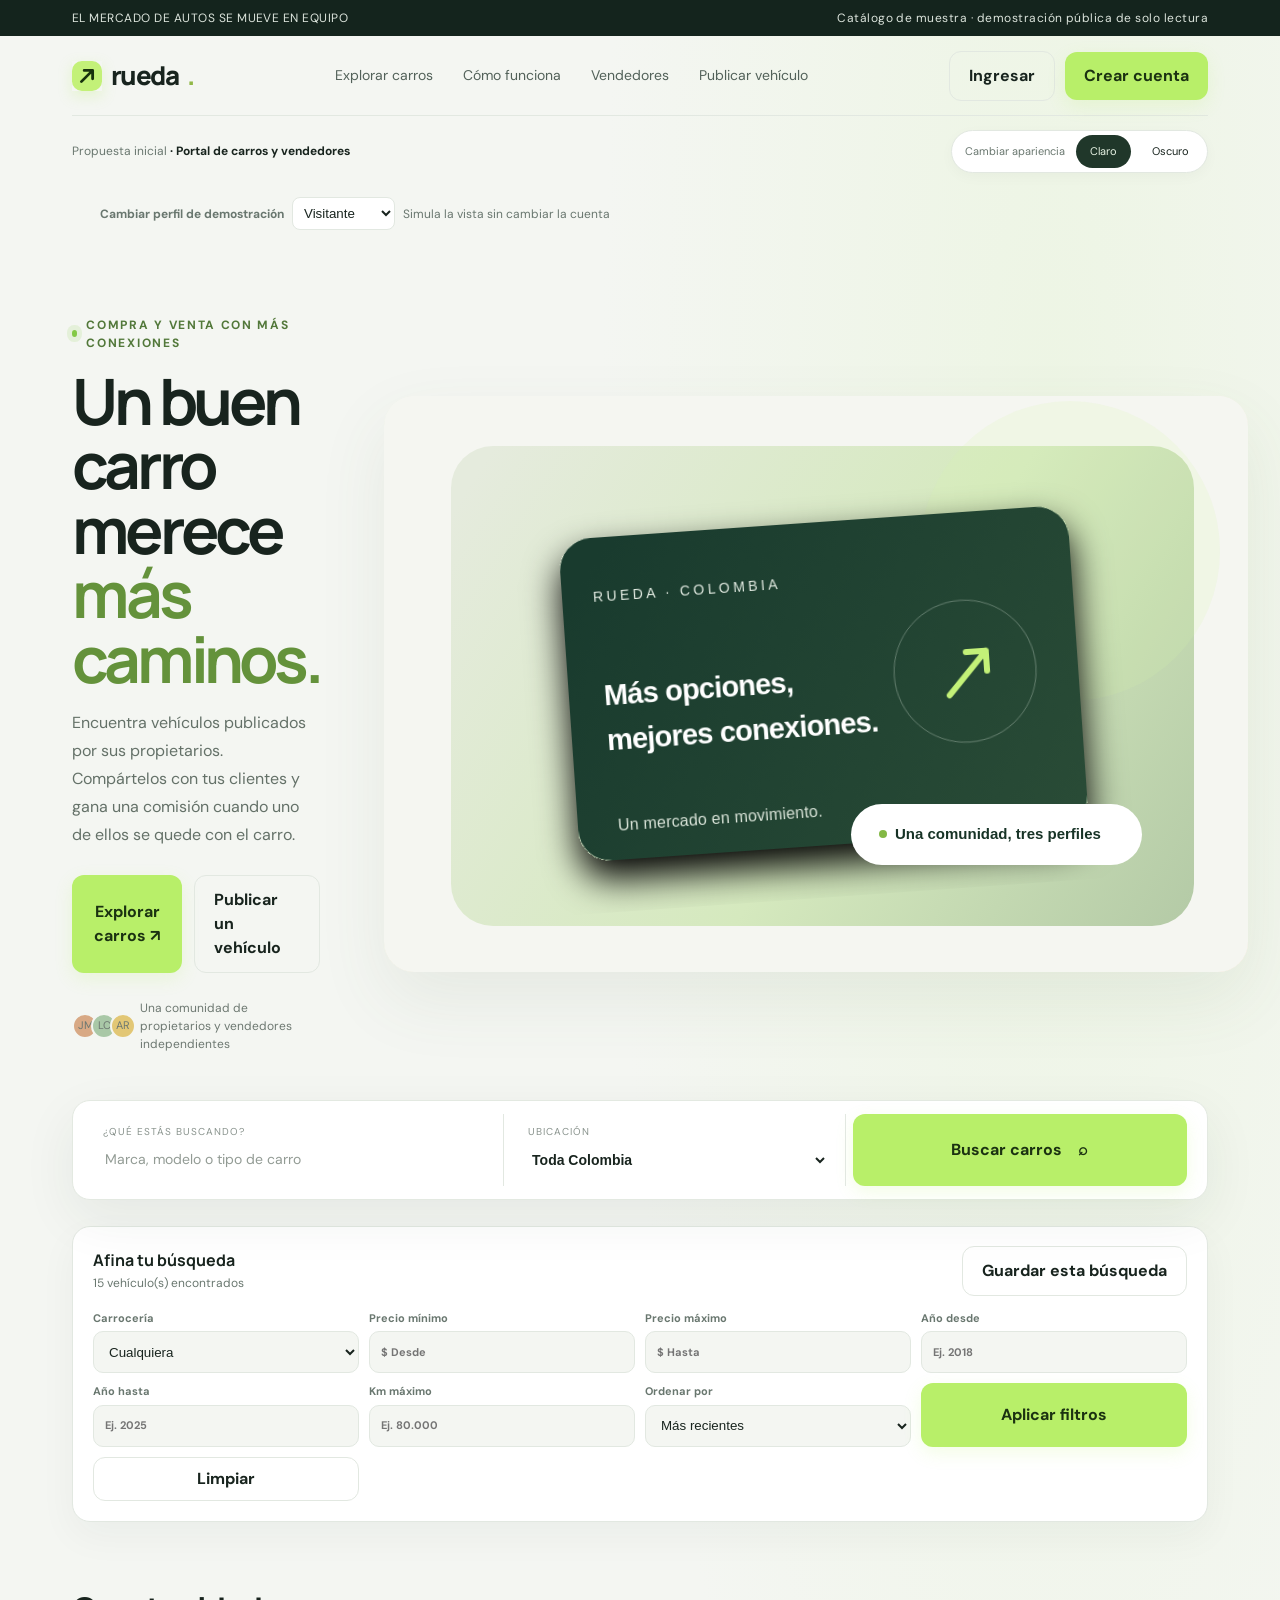
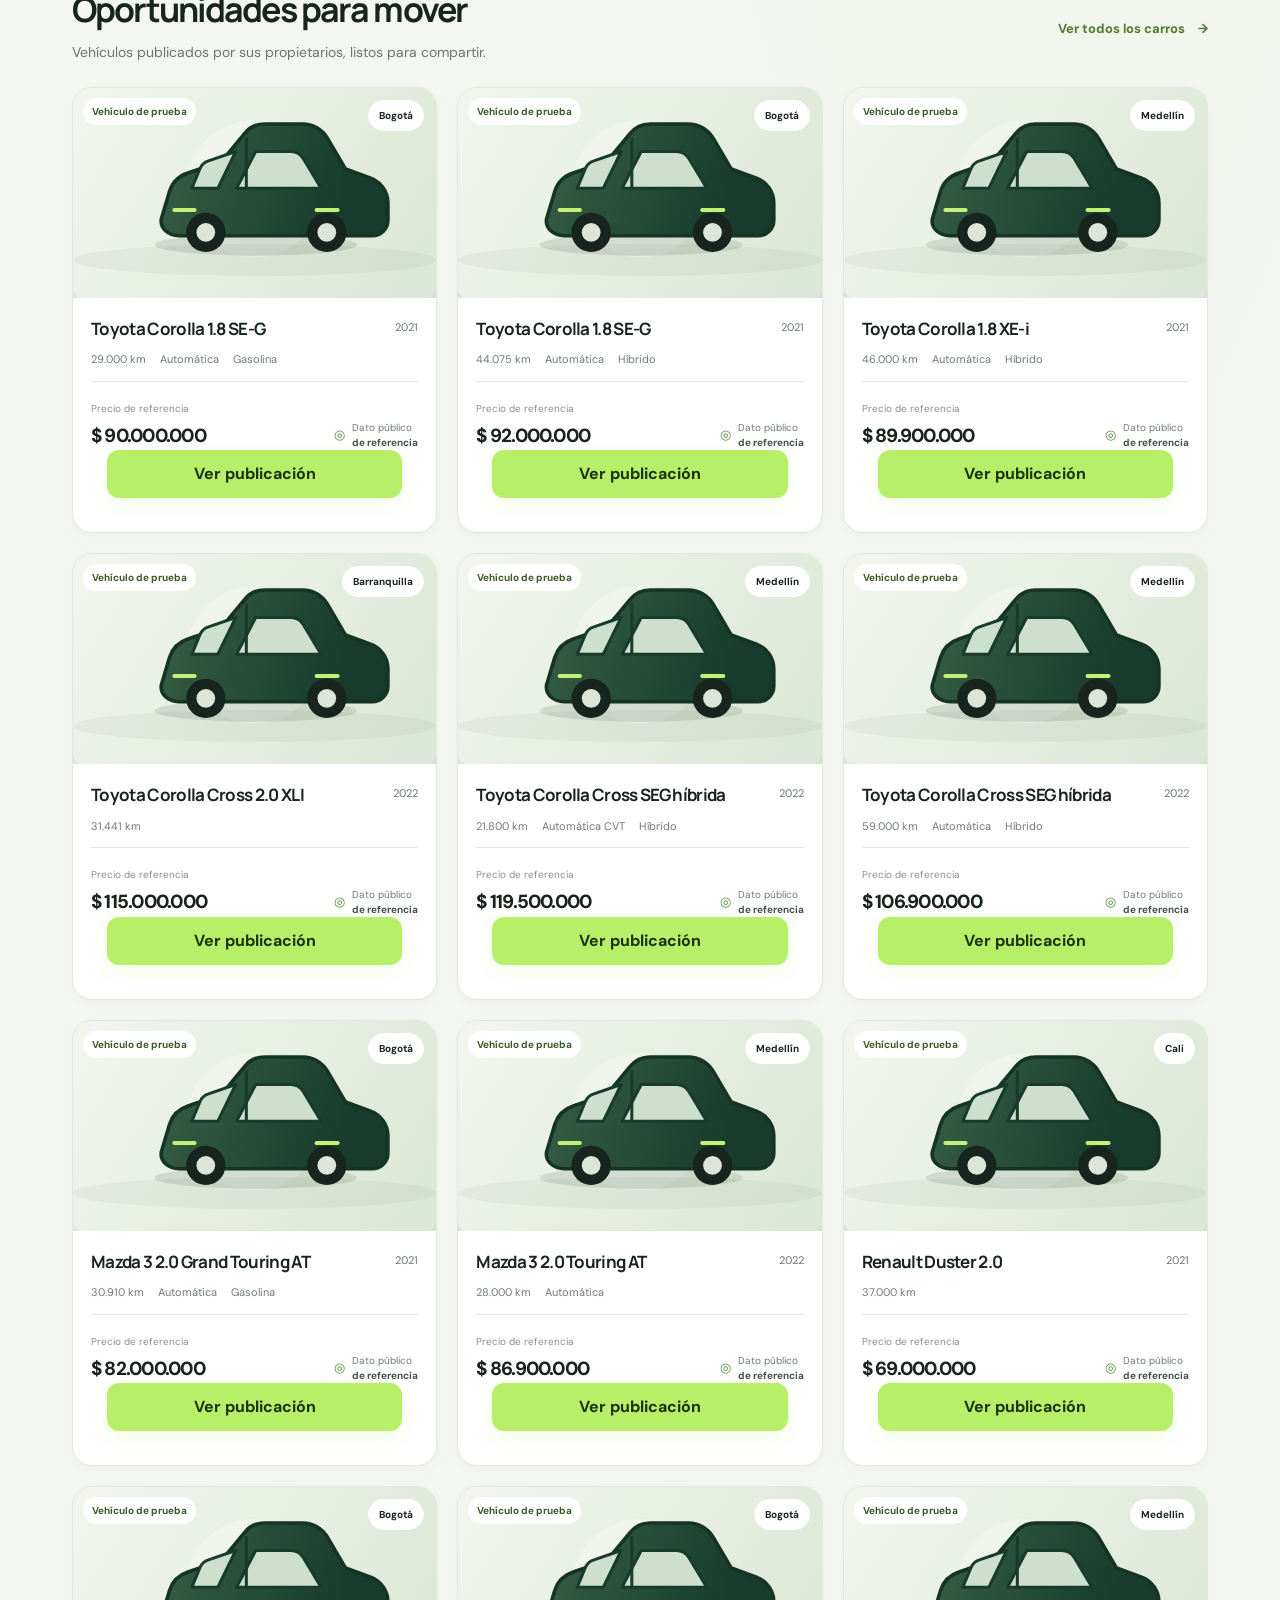
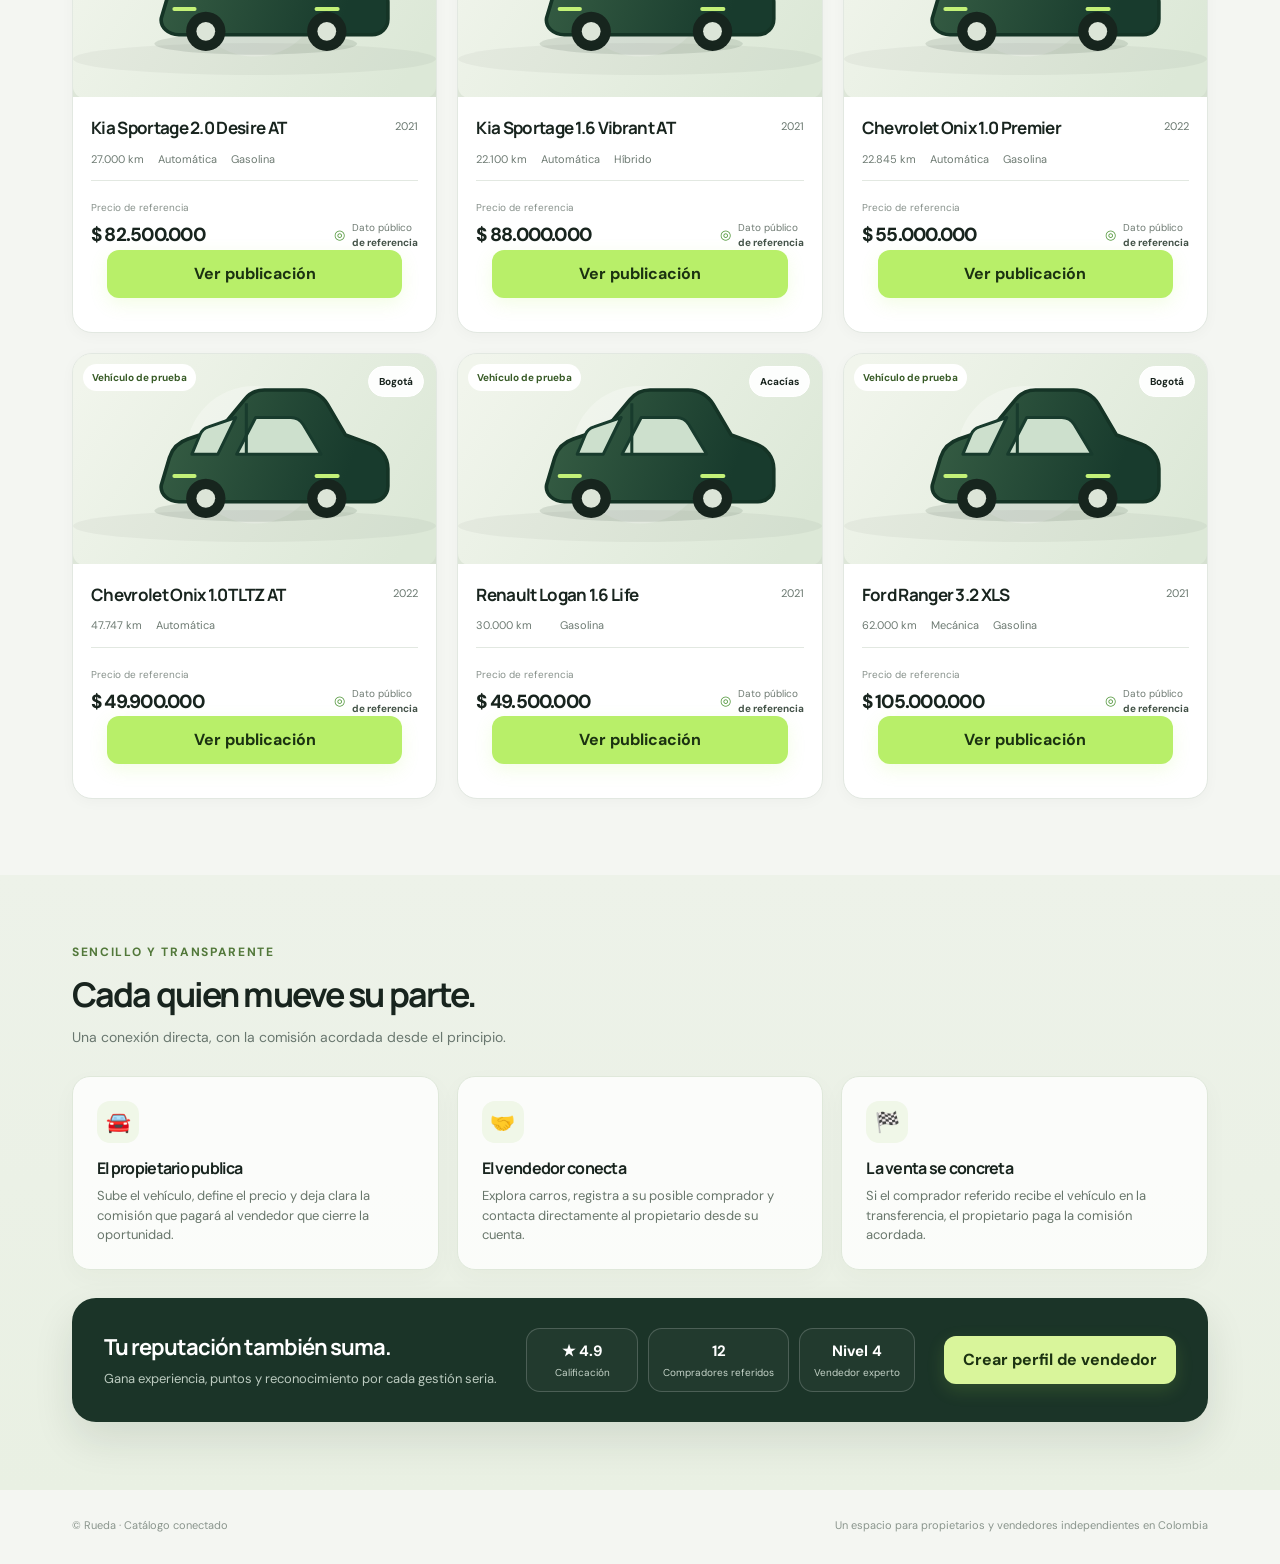
==== commit bda43a15: "Usar la ilustración aprobada en el encabezado principal" ====
--- a/index.html
+++ b/index.html
@@ -3,14 +3,14 @@
 <head>
 <meta charset="utf-8"><meta name="viewport" content="width=device-width,initial-scale=1">
 <title>Rueda — encuentra tu próximo auto</title>
-<link rel="stylesheet" href="styles.css?v=20261120-9">
-<link rel="stylesheet" href="styles.css?v=20261120-9"><link rel="stylesheet" href="styles.css?v=20261120-9"><link rel="stylesheet" href="styles.css?v=20261120-9"><link rel="stylesheet" href="styles.css?v=20261120-9"><link rel="stylesheet" href="styles.css?v=20261120-9"><link rel="stylesheet" href="styles.css?v=20261120-9"></head>
+<link rel="stylesheet" href="styles.css?v=20261120-10">
+<link rel="stylesheet" href="styles.css?v=20261120-10"><link rel="stylesheet" href="styles.css?v=20261120-10"><link rel="stylesheet" href="styles.css?v=20261120-10"><link rel="stylesheet" href="styles.css?v=20261120-10"><link rel="stylesheet" href="styles.css?v=20261120-10"><link rel="stylesheet" href="styles.css?v=20261120-10"></head>
 <body class="theme-day">
 <div class="topline"><div class="wrap"><span>EL MERCADO DE AUTOS SE MUEVE EN EQUIPO</span><span>Catálogo de muestra · demostración pública de solo lectura</span></div></div>
 <div class="wrap"><nav class="nav"><div class="brand"><img class="mark" src="logo-mark.svg" alt="" width="30" height="30" aria-hidden="true">rueda<span style="color:#91b848">.</span></div><div class="links"><a href="#autos">Explorar carros</a><a href="#como">Cómo funciona</a><a href="#vendedores">Vendedores</a><a href="publicar-vehiculo.html">Publicar vehículo</a></div><div class="nav-actions"><button class="btn outline" onclick="openModal('login')">Ingresar</button><button class="btn" onclick="openModal('join')">Crear cuenta</button></div></nav>
 <div class="mast-meta"><div class="model-label">Propuesta inicial <strong>· Portal de carros y vendedores</strong></div><div class="design-switch"><span>Cambiar apariencia</span><button class="active" onclick="setTheme('day',this)">Claro</button><button onclick="setTheme('night',this)">Oscuro</button></div></div>
 <div id="dev-preview" hidden style="max-width:1160px;margin:8px auto;padding:8px 28px;color:#53615a;font-size:12px"><label for="dev-preview-role" style="font-weight:700;margin-right:8px">Cambiar perfil de demostración</label><select id="dev-preview-role" style="padding:7px;border:1px solid #d8dfd8;border-radius:8px"><option value="">Visitante</option><option value="seller">Vendedor</option><option value="owner">Propietario</option><option value="buyer">Comprador</option></select><span style="margin-left:8px">Simula la vista sin cambiar la cuenta</span></div><main><section class="hero"><div><div class="eyebrow"><i class="dot"></i> Compra y venta con más conexiones</div><h1>Un buen carro merece <em>más caminos.</em></h1><p class="intro">Encuentra vehículos publicados por sus propietarios. Compártelos con tus clientes y gana una comisión cuando uno de ellos se quede con el carro.</p><div class="hero-actions"><button class="btn" onclick="document.querySelector('#autos').scrollIntoView({behavior:'smooth'})">Explorar carros <span>↗</span></button><a class="btn outline" style="text-decoration:none" href="publicar-vehiculo.html">Publicar un vehículo</a></div><div class="proof"><div class="avatars"><span>JM</span><span>LC</span><span>AR</span></div><span>Una comunidad de propietarios y vendedores independientes</span></div></div>
-<div class="hero-art"><span class="tag">Comisión clara desde el inicio</span><svg class="art-car" viewBox="0 0 620 310" xmlns="http://www.w3.org/2000/svg"><defs><linearGradient id="body" x1=".1" y1="0" x2=".9" y2="1"><stop stop-color="#54795e"/><stop offset=".5" stop-color="#34563e"/><stop offset="1" stop-color="#203b2d"/></linearGradient><linearGradient id="glass" x1="0" y1="0" x2="1" y2="1"><stop stop-color="#d8e1d2"/><stop offset="1" stop-color="#90a894"/></linearGradient></defs><ellipse cx="312" cy="254" rx="245" ry="24" fill="#293d2b" opacity=".18"/><path d="M86 209 101 167q8-22 39-29l86-18 54-51q15-15 39-15h105q27 0 47 22l51 55 43 14q24 8 28 32l7 34q2 14-13 19l-20 4h-35a64 64 0 0 0-126 0H240a64 64 0 0 0-126 0l-18-4q-18-5-10-21z" fill="url(#body)" stroke="#20382b" stroke-width="4"/><path d="m250 116 51-47q8-8 22-8h50v55zm136-55h38q17 0 30 15l38 40H386z" fill="url(#glass)" stroke="#294735" stroke-width="4"/><path d="M105 165h38m384 9h31" stroke="#d6edb1" stroke-width="8" stroke-linecap="round"/><path d="M122 208h371" stroke="#78927b" stroke-width="3" opacity=".5"/><circle cx="177" cy="230" r="41" fill="#17251e"/><circle cx="177" cy="230" r="24" fill="#aeb8ac"/><circle cx="177" cy="230" r="10" fill="#45574a"/><circle cx="448" cy="230" r="41" fill="#17251e"/><circle cx="448" cy="230" r="24" fill="#aeb8ac"/><circle cx="448" cy="230" r="10" fill="#45574a"/><path d="M104 192q-9 4-8 15m428-22 33 10" stroke="#e8bc7e" stroke-width="7" stroke-linecap="round"/></svg><span class="hero-foot">Una plataforma. Más oportunidades.</span></div></section>
+<img class="hero-art hero-brand-art" src="hero-brand-art.svg" alt="Rueda: más opciones, mejores conexiones. Una comunidad, tres perfiles." width="864" height="576"></section>
 <div class="searchbar"><div class="search-item"><label for="car-search">¿Qué estás buscando?</label><input id="car-search" type="search" autocomplete="off" placeholder="Marca, modelo o tipo de carro" aria-label="Buscar vehículos"><div class="suggestions" id="suggestions" role="listbox"></div></div><div class="search-item"><label>Ubicación</label><select><option>Toda Colombia</option><option>Bogotá</option><option>Medellín</option><option>Cali</option></select></div><div class="search-item"><label>Comisión mínima</label><select><option>Cualquier comisión</option><option>Desde $1.000.000</option><option>Desde $3.000.000</option></select></div><button class="btn" type="button">Buscar carros　⌕</button></div>
 <section class="catalog-filters" aria-label="Filtros del catálogo"><div class="filter-heading"><div><b>Afina tu búsqueda</b><span id="result-count" aria-live="polite">Explora vehículos disponibles</span></div><button type="button" class="btn outline" id="save-search">Guardar esta búsqueda</button></div><div class="filter-grid"><label>Carrocería<select data-filter="body_type"><option value="">Cualquiera</option><option>SUV</option><option>Sedán</option><option>Hatchback</option><option>Pickup</option><option>Camioneta</option><option>Van</option></select></label><label>Precio mínimo<input data-filter="min_price" type="number" min="0" placeholder="$ Desde"></label><label>Precio máximo<input data-filter="max_price" type="number" min="0" placeholder="$ Hasta"></label><label>Año desde<input data-filter="min_year" type="number" min="1990" max="2100" placeholder="Ej. 2018"></label><label>Año hasta<input data-filter="max_year" type="number" min="1990" max="2100" placeholder="Ej. 2025"></label><label>Km máximo<input data-filter="max_km" type="number" min="0" placeholder="Ej. 80.000"></label><label>Ordenar por<select data-sort><option value="recent">Más recientes</option><option value="price_asc">Precio: menor a mayor</option><option value="price_desc">Precio: mayor a menor</option><option value="year_desc">Año: más reciente</option><option value="km_asc">Menor kilometraje</option></select></label><button type="button" class="btn" id="apply-filters">Aplicar filtros</button><button type="button" class="btn outline" id="clear-filters">Limpiar</button></div></section><div id="active-filter-chips" class="filter-chips" aria-live="polite"></div><section class="section" id="autos"><div class="section-head"><div><h2>Oportunidades para mover</h2><p>Vehículos publicados por sus propietarios, listos para compartir.</p></div><a class="text-link" href="#autos">Ver todos los carros　→</a></div><div class="listing-grid" id="grid" aria-live="polite" aria-busy="true"><p class="catalog-status" role="status">Cargando vehículos disponibles…</p></div></section></main></div>
 <section class="lower" id="como"><div class="wrap"><div class="section-head"><div><div class="eyebrow">Sencillo y transparente</div><h2 style="margin-top:8px">Cada quien mueve su parte.</h2><p>Una conexión directa, con la comisión acordada desde el principio.</p></div></div><div class="benefits"><div class="benefit"><span class="benefit-icon">🚘</span><h3>El propietario publica</h3><p>Sube el vehículo, define el precio y deja clara la comisión que pagará al vendedor que cierre la oportunidad.</p></div><div class="benefit"><span class="benefit-icon">🤝</span><h3>El vendedor conecta</h3><p>Explora carros, registra a su posible comprador y contacta directamente al propietario desde su cuenta.</p></div><div class="benefit"><span class="benefit-icon">🏁</span><h3>La venta se concreta</h3><p>Si el comprador referido recibe el vehículo en la transferencia, el propietario paga la comisión acordada.</p></div></div><div class="rank" id="vendedores"><div><h2>Tu reputación también suma.</h2><p>Gana experiencia, puntos y reconocimiento por cada gestión seria.</p></div><div class="rank-badges"><div class="badge"><b>★ 4.9</b>Calificación</div><div class="badge"><b>12</b>Compradores referidos</div><div class="badge"><b>Nivel 4</b>Vendedor experto</div></div><button class="btn" onclick="openModal('join')">Crear perfil de vendedor</button></div></div></section>
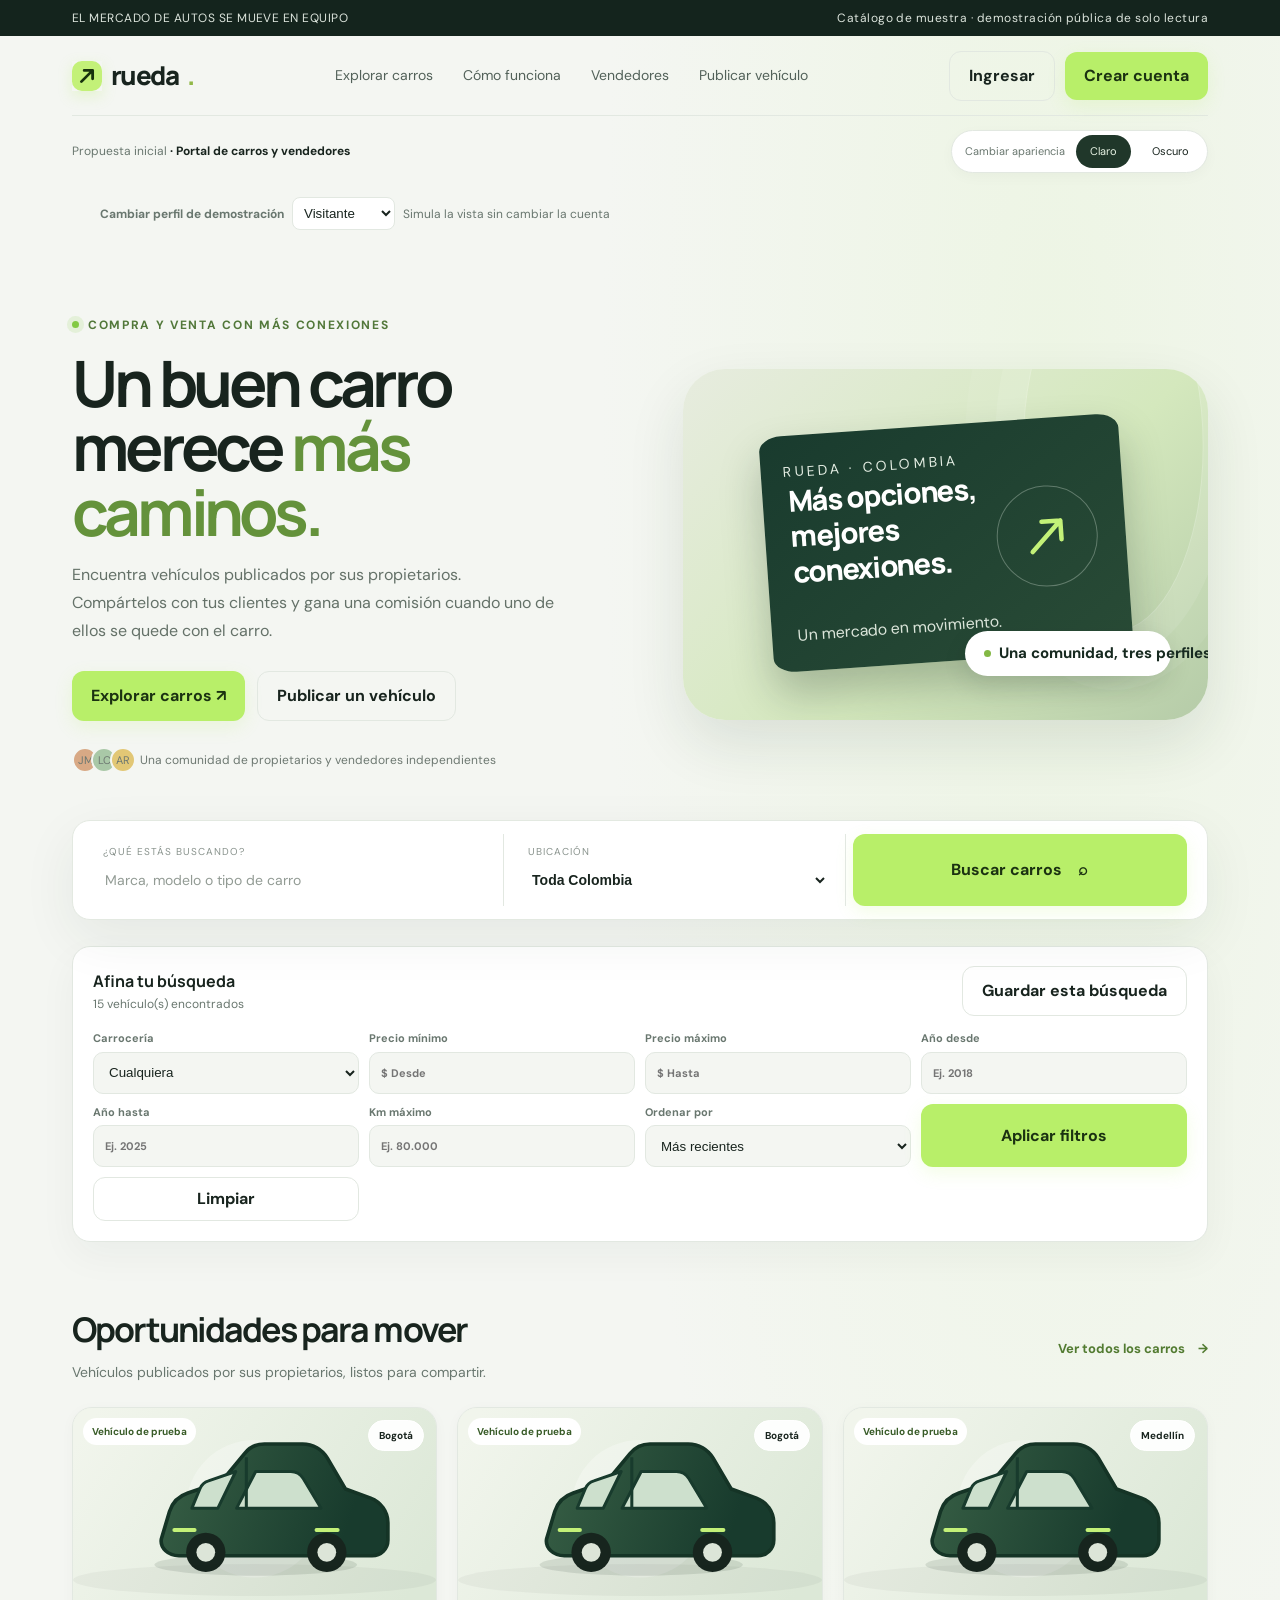
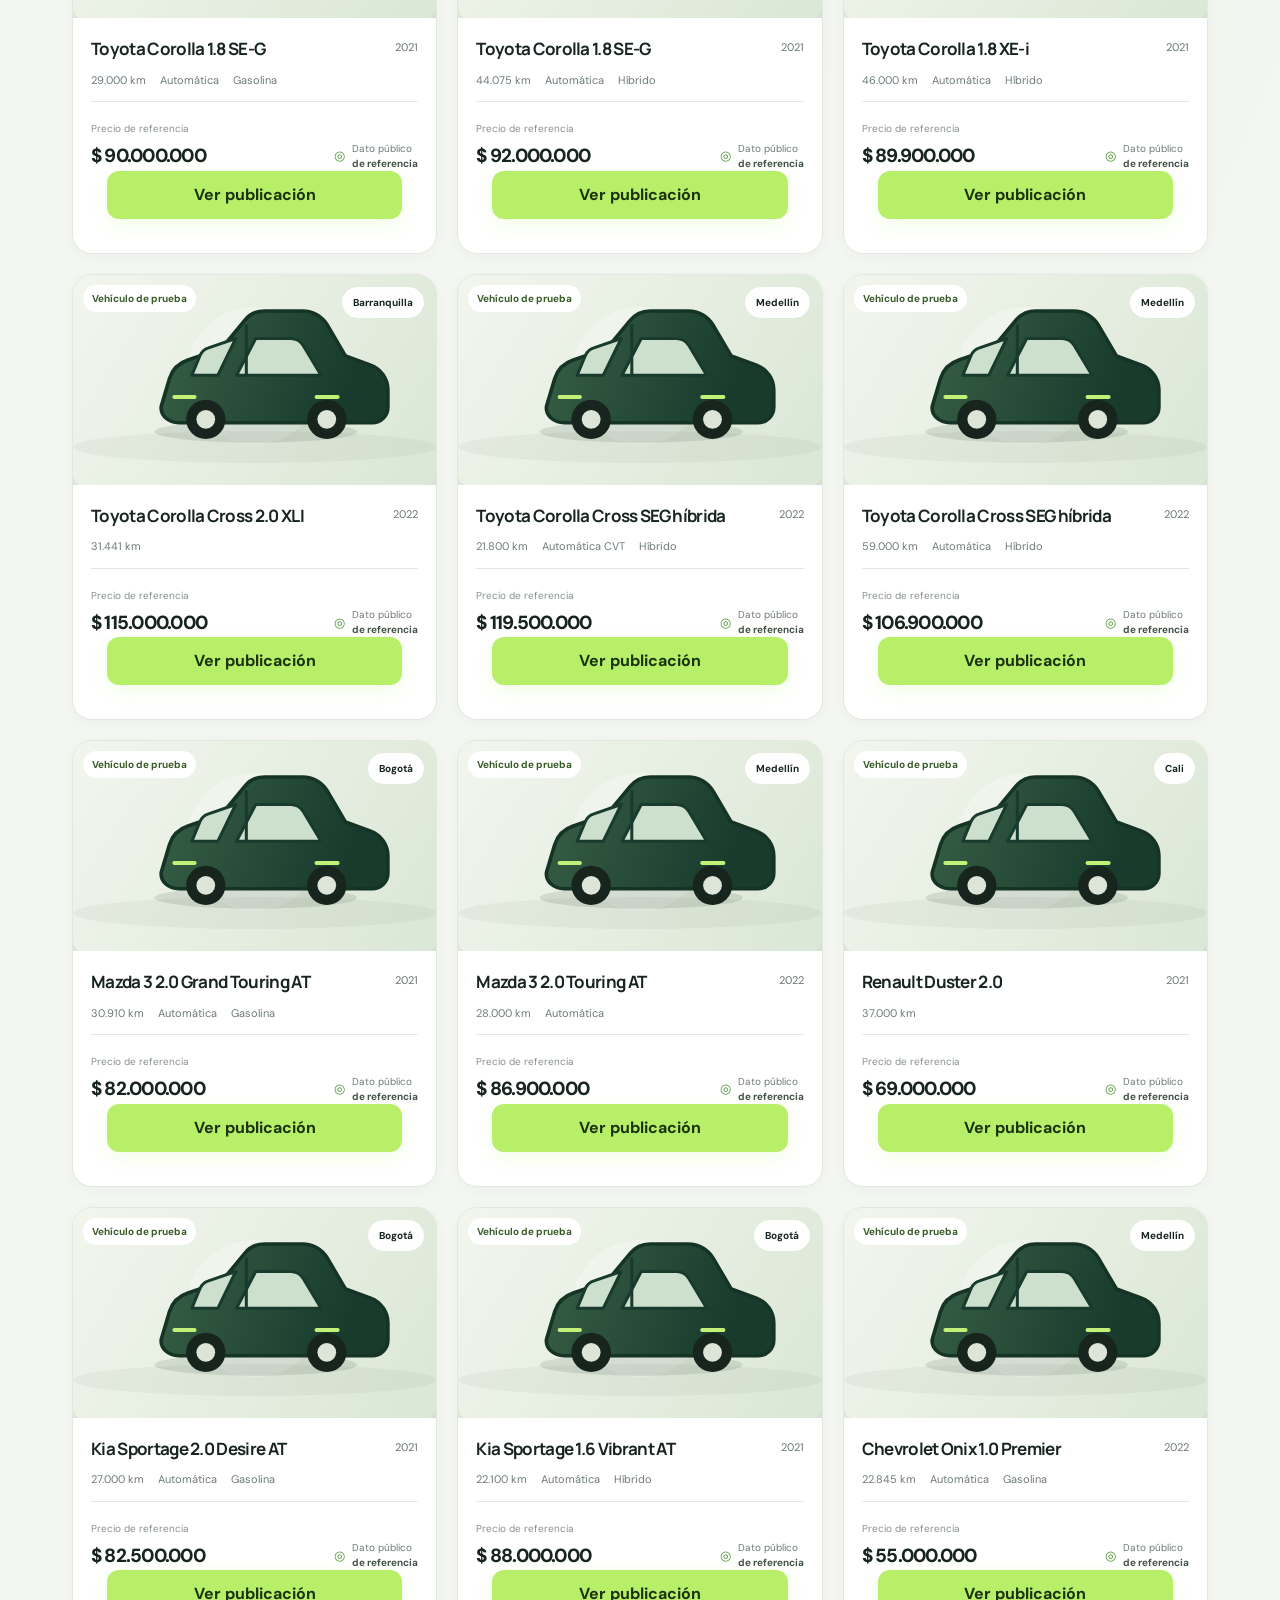
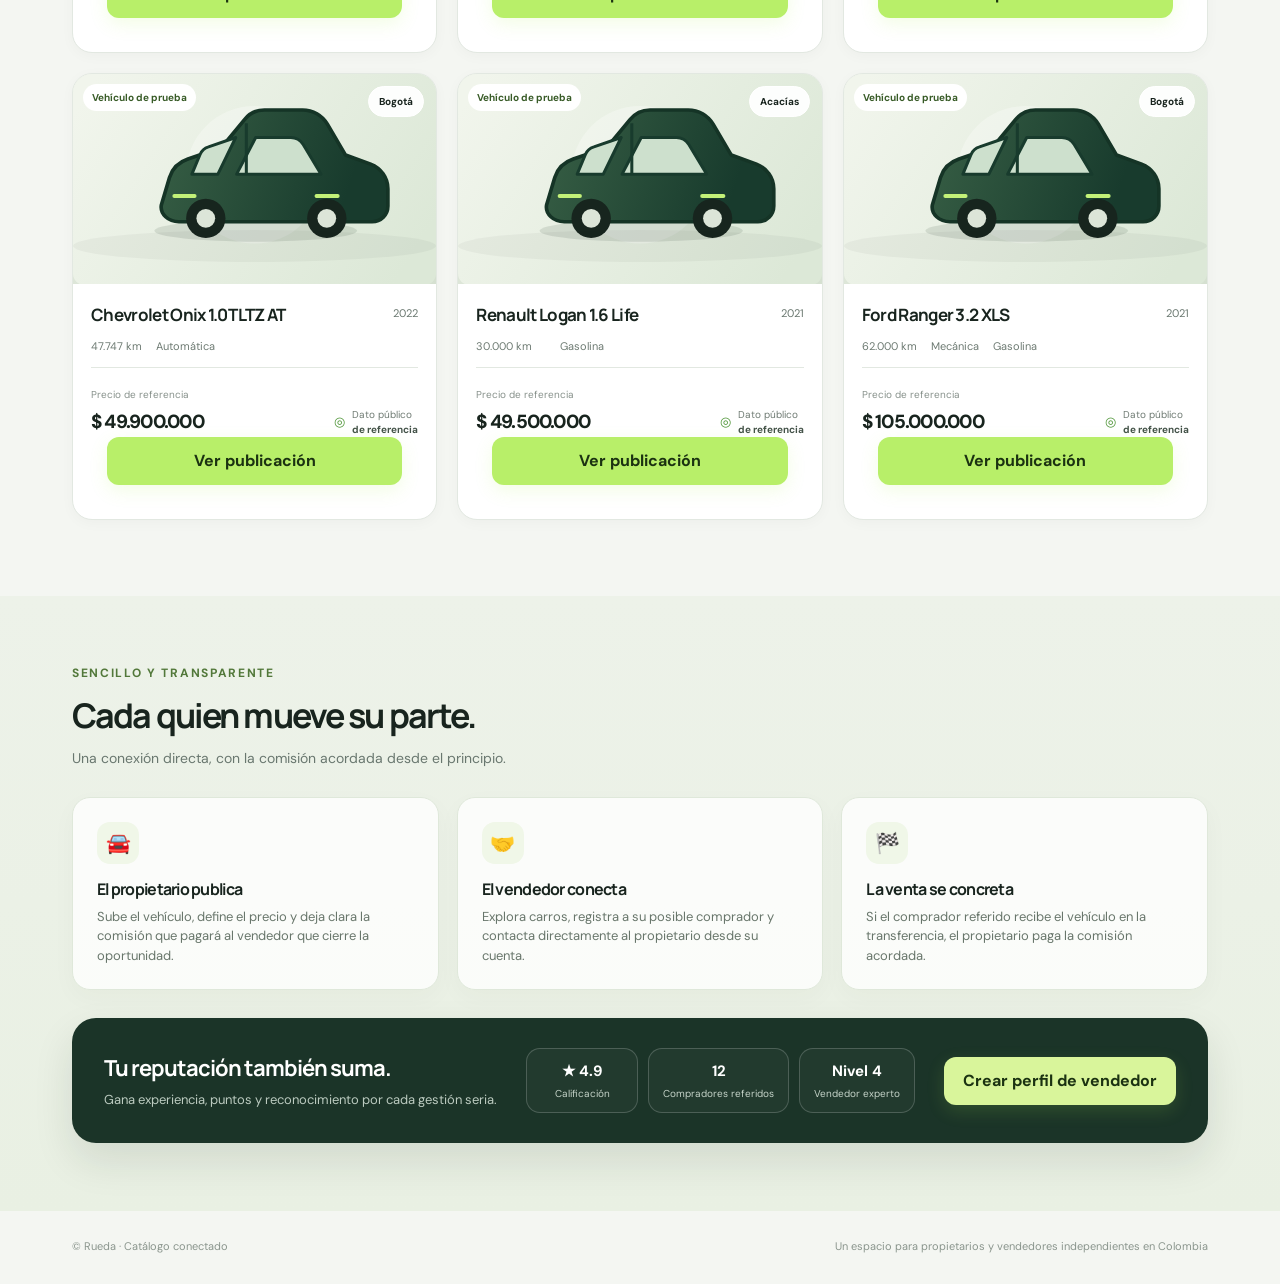
==== commit 9b506782: "Recrear tarjeta visual del encabezado" ====
--- a/index.html
+++ b/index.html
@@ -3,14 +3,14 @@
 <head>
 <meta charset="utf-8"><meta name="viewport" content="width=device-width,initial-scale=1">
 <title>Rueda — encuentra tu próximo auto</title>
-<link rel="stylesheet" href="styles.css?v=20261120-10">
-<link rel="stylesheet" href="styles.css?v=20261120-10"><link rel="stylesheet" href="styles.css?v=20261120-10"><link rel="stylesheet" href="styles.css?v=20261120-10"><link rel="stylesheet" href="styles.css?v=20261120-10"><link rel="stylesheet" href="styles.css?v=20261120-10"><link rel="stylesheet" href="styles.css?v=20261120-10"></head>
+<link rel="stylesheet" href="styles.css?v=20261120-12">
+<link rel="stylesheet" href="styles.css?v=20261120-12"><link rel="stylesheet" href="styles.css?v=20261120-12"><link rel="stylesheet" href="styles.css?v=20261120-12"><link rel="stylesheet" href="styles.css?v=20261120-12"><link rel="stylesheet" href="styles.css?v=20261120-12"><link rel="stylesheet" href="styles.css?v=20261120-12"></head>
 <body class="theme-day">
 <div class="topline"><div class="wrap"><span>EL MERCADO DE AUTOS SE MUEVE EN EQUIPO</span><span>Catálogo de muestra · demostración pública de solo lectura</span></div></div>
 <div class="wrap"><nav class="nav"><div class="brand"><img class="mark" src="logo-mark.svg" alt="" width="30" height="30" aria-hidden="true">rueda<span style="color:#91b848">.</span></div><div class="links"><a href="#autos">Explorar carros</a><a href="#como">Cómo funciona</a><a href="#vendedores">Vendedores</a><a href="publicar-vehiculo.html">Publicar vehículo</a></div><div class="nav-actions"><button class="btn outline" onclick="openModal('login')">Ingresar</button><button class="btn" onclick="openModal('join')">Crear cuenta</button></div></nav>
 <div class="mast-meta"><div class="model-label">Propuesta inicial <strong>· Portal de carros y vendedores</strong></div><div class="design-switch"><span>Cambiar apariencia</span><button class="active" onclick="setTheme('day',this)">Claro</button><button onclick="setTheme('night',this)">Oscuro</button></div></div>
 <div id="dev-preview" hidden style="max-width:1160px;margin:8px auto;padding:8px 28px;color:#53615a;font-size:12px"><label for="dev-preview-role" style="font-weight:700;margin-right:8px">Cambiar perfil de demostración</label><select id="dev-preview-role" style="padding:7px;border:1px solid #d8dfd8;border-radius:8px"><option value="">Visitante</option><option value="seller">Vendedor</option><option value="owner">Propietario</option><option value="buyer">Comprador</option></select><span style="margin-left:8px">Simula la vista sin cambiar la cuenta</span></div><main><section class="hero"><div><div class="eyebrow"><i class="dot"></i> Compra y venta con más conexiones</div><h1>Un buen carro merece <em>más caminos.</em></h1><p class="intro">Encuentra vehículos publicados por sus propietarios. Compártelos con tus clientes y gana una comisión cuando uno de ellos se quede con el carro.</p><div class="hero-actions"><button class="btn" onclick="document.querySelector('#autos').scrollIntoView({behavior:'smooth'})">Explorar carros <span>↗</span></button><a class="btn outline" style="text-decoration:none" href="publicar-vehiculo.html">Publicar un vehículo</a></div><div class="proof"><div class="avatars"><span>JM</span><span>LC</span><span>AR</span></div><span>Una comunidad de propietarios y vendedores independientes</span></div></div>
-<img class="hero-art hero-brand-art" src="hero-brand-art.svg" alt="Rueda: más opciones, mejores conexiones. Una comunidad, tres perfiles." width="864" height="576"></section>
+<div class="hero-art hero-showcase" role="img" aria-label="Rueda · Colombia. Más opciones, mejores conexiones. Un mercado en movimiento. Una comunidad, tres perfiles."><div class="brand-card"><span class="brand-kicker">RUEDA · COLOMBIA</span><strong class="brand-message">Más opciones,<br>mejores conexiones.</strong><span class="brand-tagline">Un mercado en movimiento.</span><span class="brand-arrow" aria-hidden="true"><svg viewBox="0 0 48 48"><path d="M9 39 39 9M20 9h19v19"/></svg></span></div><div class="brand-pill"><i></i>Una comunidad, tres perfiles</div></div></section>
 <div class="searchbar"><div class="search-item"><label for="car-search">¿Qué estás buscando?</label><input id="car-search" type="search" autocomplete="off" placeholder="Marca, modelo o tipo de carro" aria-label="Buscar vehículos"><div class="suggestions" id="suggestions" role="listbox"></div></div><div class="search-item"><label>Ubicación</label><select><option>Toda Colombia</option><option>Bogotá</option><option>Medellín</option><option>Cali</option></select></div><div class="search-item"><label>Comisión mínima</label><select><option>Cualquier comisión</option><option>Desde $1.000.000</option><option>Desde $3.000.000</option></select></div><button class="btn" type="button">Buscar carros　⌕</button></div>
 <section class="catalog-filters" aria-label="Filtros del catálogo"><div class="filter-heading"><div><b>Afina tu búsqueda</b><span id="result-count" aria-live="polite">Explora vehículos disponibles</span></div><button type="button" class="btn outline" id="save-search">Guardar esta búsqueda</button></div><div class="filter-grid"><label>Carrocería<select data-filter="body_type"><option value="">Cualquiera</option><option>SUV</option><option>Sedán</option><option>Hatchback</option><option>Pickup</option><option>Camioneta</option><option>Van</option></select></label><label>Precio mínimo<input data-filter="min_price" type="number" min="0" placeholder="$ Desde"></label><label>Precio máximo<input data-filter="max_price" type="number" min="0" placeholder="$ Hasta"></label><label>Año desde<input data-filter="min_year" type="number" min="1990" max="2100" placeholder="Ej. 2018"></label><label>Año hasta<input data-filter="max_year" type="number" min="1990" max="2100" placeholder="Ej. 2025"></label><label>Km máximo<input data-filter="max_km" type="number" min="0" placeholder="Ej. 80.000"></label><label>Ordenar por<select data-sort><option value="recent">Más recientes</option><option value="price_asc">Precio: menor a mayor</option><option value="price_desc">Precio: mayor a menor</option><option value="year_desc">Año: más reciente</option><option value="km_asc">Menor kilometraje</option></select></label><button type="button" class="btn" id="apply-filters">Aplicar filtros</button><button type="button" class="btn outline" id="clear-filters">Limpiar</button></div></section><div id="active-filter-chips" class="filter-chips" aria-live="polite"></div><section class="section" id="autos"><div class="section-head"><div><h2>Oportunidades para mover</h2><p>Vehículos publicados por sus propietarios, listos para compartir.</p></div><a class="text-link" href="#autos">Ver todos los carros　→</a></div><div class="listing-grid" id="grid" aria-live="polite" aria-busy="true"><p class="catalog-status" role="status">Cargando vehículos disponibles…</p></div></section></main></div>
 <section class="lower" id="como"><div class="wrap"><div class="section-head"><div><div class="eyebrow">Sencillo y transparente</div><h2 style="margin-top:8px">Cada quien mueve su parte.</h2><p>Una conexión directa, con la comisión acordada desde el principio.</p></div></div><div class="benefits"><div class="benefit"><span class="benefit-icon">🚘</span><h3>El propietario publica</h3><p>Sube el vehículo, define el precio y deja clara la comisión que pagará al vendedor que cierre la oportunidad.</p></div><div class="benefit"><span class="benefit-icon">🤝</span><h3>El vendedor conecta</h3><p>Explora carros, registra a su posible comprador y contacta directamente al propietario desde su cuenta.</p></div><div class="benefit"><span class="benefit-icon">🏁</span><h3>La venta se concreta</h3><p>Si el comprador referido recibe el vehículo en la transferencia, el propietario paga la comisión acordada.</p></div></div><div class="rank" id="vendedores"><div><h2>Tu reputación también suma.</h2><p>Gana experiencia, puntos y reconocimiento por cada gestión seria.</p></div><div class="rank-badges"><div class="badge"><b>★ 4.9</b>Calificación</div><div class="badge"><b>12</b>Compradores referidos</div><div class="badge"><b>Nivel 4</b>Vendedor experto</div></div><button class="btn" onclick="openModal('join')">Crear perfil de vendedor</button></div></div></section>
--- a/styles.css
+++ b/styles.css
@@ -26,3 +26,19 @@
 
 .image-fallback{display:grid;place-items:center;width:100%;height:100%;min-height:160px;background:linear-gradient(145deg,#e4ebdf,#d5e0d0);font-size:48px;color:#5c7861}.detail-image-fallback{min-height:220px;border-radius:14px;font-size:20px}.theme-night .image-fallback{background:linear-gradient(145deg,#293a30,#202c25);color:#c6d8c5}
 
+
+.hero-art.hero-brand-art{display:block;width:100%;height:auto;min-height:0;aspect-ratio:3/2;object-fit:contain;overflow:visible;border-radius:0;background:transparent;box-shadow:none;filter:drop-shadow(0 18px 34px #20372712)}
+
+/* Hero editorial: tarjeta construida con HTML y CSS */
+.hero-art.hero-showcase{display:block;position:relative;width:100%;height:auto;min-height:0;aspect-ratio:3/2;overflow:hidden;border-radius:clamp(26px,5vw,42px);background:linear-gradient(135deg,#e7ecdf 0%,#d4e8bd 58%,#b5cba8 100%);box-shadow:0 24px 58px #1b34281c}
+.hero-art.hero-showcase:before{content:"";position:absolute;width:34%;aspect-ratio:1;border:1px solid #ffffff45;border-radius:50%;left:82%;top:22%;transform:translate(-50%,-50%);box-shadow:0 0 0 28px #ffffff16,0 0 0 58px #ffffff10}
+.brand-card{position:absolute;left:15.8%;top:16%;width:68.6%;height:67.5%;border-radius:6.2%;background:linear-gradient(145deg,#193b2e,#294b36);color:#fff;box-shadow:0 22px 42px #14261e42;transform:rotate(-4deg);padding:0}
+.brand-kicker{position:absolute;left:6.2%;top:12%;font-size:clamp(7px,1.15vw,14px);line-height:1.2;letter-spacing:.23em;color:#e5eee4;text-transform:uppercase;white-space:nowrap}
+.brand-message{position:absolute;left:7%;top:43%;max-width:68%;transform:translateY(-50%);font:800 clamp(15px,2.35vw,29px)/1.23 Manrope,'DM Sans',sans-serif;letter-spacing:-.045em;color:#fff}
+.brand-tagline{position:absolute;left:7%;bottom:11%;font-size:clamp(9px,1.28vw,16px);line-height:1.25;color:#dbe5da;white-space:nowrap}
+.brand-arrow{position:absolute;right:8%;top:50%;width:28%;aspect-ratio:1;transform:translateY(-50%);display:grid;place-items:center;border:1px solid #dce6db55;border-radius:50%}
+.brand-arrow svg{width:48%;height:48%;overflow:visible}.brand-arrow path{fill:none;stroke:#c3f178;stroke-width:4.6;stroke-linecap:round;stroke-linejoin:round}
+.brand-pill{position:absolute;z-index:2;right:7%;bottom:12.5%;width:39.2%;min-height:12.8%;display:flex;align-items:center;gap:8px;padding:0 3.5%;border-radius:999px;background:#fff;color:#172a20;box-shadow:0 10px 24px #14261e1c;font-size:clamp(8px,1.25vw,15px);font-weight:750;white-space:nowrap}
+.brand-pill i{width:7px;height:7px;flex:0 0 7px;border-radius:50%;background:#83b844}
+body.theme-night .hero-art.hero-showcase{background:linear-gradient(135deg,#253a2e,#344e37 58%,#50664a);box-shadow:0 24px 58px #0004}body.theme-night .brand-card{background:linear-gradient(145deg,#132c23,#1f3c2c)}
+@media(max-width:560px){.hero-art.hero-showcase{border-radius:clamp(22px,6vw,30px)}.brand-card{left:14%;width:72%;height:68%}.brand-kicker{font-size:clamp(6px,1.7vw,9px)}.brand-message{font-size:clamp(13px,3.5vw,20px);max-width:65%}.brand-tagline{font-size:clamp(8px,1.9vw,11px)}.brand-pill{font-size:clamp(7px,1.8vw,10px);gap:5px;width:43%}.brand-pill i{width:5px;height:5px;flex-basis:5px}}
--- a/styles.css
+++ b/styles.css
@@ -26,3 +26,19 @@
 
 .image-fallback{display:grid;place-items:center;width:100%;height:100%;min-height:160px;background:linear-gradient(145deg,#e4ebdf,#d5e0d0);font-size:48px;color:#5c7861}.detail-image-fallback{min-height:220px;border-radius:14px;font-size:20px}.theme-night .image-fallback{background:linear-gradient(145deg,#293a30,#202c25);color:#c6d8c5}
 
+
+.hero-art.hero-brand-art{display:block;width:100%;height:auto;min-height:0;aspect-ratio:3/2;object-fit:contain;overflow:visible;border-radius:0;background:transparent;box-shadow:none;filter:drop-shadow(0 18px 34px #20372712)}
+
+/* Hero editorial: tarjeta construida con HTML y CSS */
+.hero-art.hero-showcase{display:block;position:relative;width:100%;height:auto;min-height:0;aspect-ratio:3/2;overflow:hidden;border-radius:clamp(26px,5vw,42px);background:linear-gradient(135deg,#e7ecdf 0%,#d4e8bd 58%,#b5cba8 100%);box-shadow:0 24px 58px #1b34281c}
+.hero-art.hero-showcase:before{content:"";position:absolute;width:34%;aspect-ratio:1;border:1px solid #ffffff45;border-radius:50%;left:82%;top:22%;transform:translate(-50%,-50%);box-shadow:0 0 0 28px #ffffff16,0 0 0 58px #ffffff10}
+.brand-card{position:absolute;left:15.8%;top:16%;width:68.6%;height:67.5%;border-radius:6.2%;background:linear-gradient(145deg,#193b2e,#294b36);color:#fff;box-shadow:0 22px 42px #14261e42;transform:rotate(-4deg);padding:0}
+.brand-kicker{position:absolute;left:6.2%;top:12%;font-size:clamp(7px,1.15vw,14px);line-height:1.2;letter-spacing:.23em;color:#e5eee4;text-transform:uppercase;white-space:nowrap}
+.brand-message{position:absolute;left:7%;top:43%;max-width:68%;transform:translateY(-50%);font:800 clamp(15px,2.35vw,29px)/1.23 Manrope,'DM Sans',sans-serif;letter-spacing:-.045em;color:#fff}
+.brand-tagline{position:absolute;left:7%;bottom:11%;font-size:clamp(9px,1.28vw,16px);line-height:1.25;color:#dbe5da;white-space:nowrap}
+.brand-arrow{position:absolute;right:8%;top:50%;width:28%;aspect-ratio:1;transform:translateY(-50%);display:grid;place-items:center;border:1px solid #dce6db55;border-radius:50%}
+.brand-arrow svg{width:48%;height:48%;overflow:visible}.brand-arrow path{fill:none;stroke:#c3f178;stroke-width:4.6;stroke-linecap:round;stroke-linejoin:round}
+.brand-pill{position:absolute;z-index:2;right:7%;bottom:12.5%;width:39.2%;min-height:12.8%;display:flex;align-items:center;gap:8px;padding:0 3.5%;border-radius:999px;background:#fff;color:#172a20;box-shadow:0 10px 24px #14261e1c;font-size:clamp(8px,1.25vw,15px);font-weight:750;white-space:nowrap}
+.brand-pill i{width:7px;height:7px;flex:0 0 7px;border-radius:50%;background:#83b844}
+body.theme-night .hero-art.hero-showcase{background:linear-gradient(135deg,#253a2e,#344e37 58%,#50664a);box-shadow:0 24px 58px #0004}body.theme-night .brand-card{background:linear-gradient(145deg,#132c23,#1f3c2c)}
+@media(max-width:560px){.hero-art.hero-showcase{border-radius:clamp(22px,6vw,30px)}.brand-card{left:14%;width:72%;height:68%}.brand-kicker{font-size:clamp(6px,1.7vw,9px)}.brand-message{font-size:clamp(13px,3.5vw,20px);max-width:65%}.brand-tagline{font-size:clamp(8px,1.9vw,11px)}.brand-pill{font-size:clamp(7px,1.8vw,10px);gap:5px;width:43%}.brand-pill i{width:5px;height:5px;flex-basis:5px}}
--- a/styles.css
+++ b/styles.css
@@ -26,3 +26,19 @@
 
 .image-fallback{display:grid;place-items:center;width:100%;height:100%;min-height:160px;background:linear-gradient(145deg,#e4ebdf,#d5e0d0);font-size:48px;color:#5c7861}.detail-image-fallback{min-height:220px;border-radius:14px;font-size:20px}.theme-night .image-fallback{background:linear-gradient(145deg,#293a30,#202c25);color:#c6d8c5}
 
+
+.hero-art.hero-brand-art{display:block;width:100%;height:auto;min-height:0;aspect-ratio:3/2;object-fit:contain;overflow:visible;border-radius:0;background:transparent;box-shadow:none;filter:drop-shadow(0 18px 34px #20372712)}
+
+/* Hero editorial: tarjeta construida con HTML y CSS */
+.hero-art.hero-showcase{display:block;position:relative;width:100%;height:auto;min-height:0;aspect-ratio:3/2;overflow:hidden;border-radius:clamp(26px,5vw,42px);background:linear-gradient(135deg,#e7ecdf 0%,#d4e8bd 58%,#b5cba8 100%);box-shadow:0 24px 58px #1b34281c}
+.hero-art.hero-showcase:before{content:"";position:absolute;width:34%;aspect-ratio:1;border:1px solid #ffffff45;border-radius:50%;left:82%;top:22%;transform:translate(-50%,-50%);box-shadow:0 0 0 28px #ffffff16,0 0 0 58px #ffffff10}
+.brand-card{position:absolute;left:15.8%;top:16%;width:68.6%;height:67.5%;border-radius:6.2%;background:linear-gradient(145deg,#193b2e,#294b36);color:#fff;box-shadow:0 22px 42px #14261e42;transform:rotate(-4deg);padding:0}
+.brand-kicker{position:absolute;left:6.2%;top:12%;font-size:clamp(7px,1.15vw,14px);line-height:1.2;letter-spacing:.23em;color:#e5eee4;text-transform:uppercase;white-space:nowrap}
+.brand-message{position:absolute;left:7%;top:43%;max-width:68%;transform:translateY(-50%);font:800 clamp(15px,2.35vw,29px)/1.23 Manrope,'DM Sans',sans-serif;letter-spacing:-.045em;color:#fff}
+.brand-tagline{position:absolute;left:7%;bottom:11%;font-size:clamp(9px,1.28vw,16px);line-height:1.25;color:#dbe5da;white-space:nowrap}
+.brand-arrow{position:absolute;right:8%;top:50%;width:28%;aspect-ratio:1;transform:translateY(-50%);display:grid;place-items:center;border:1px solid #dce6db55;border-radius:50%}
+.brand-arrow svg{width:48%;height:48%;overflow:visible}.brand-arrow path{fill:none;stroke:#c3f178;stroke-width:4.6;stroke-linecap:round;stroke-linejoin:round}
+.brand-pill{position:absolute;z-index:2;right:7%;bottom:12.5%;width:39.2%;min-height:12.8%;display:flex;align-items:center;gap:8px;padding:0 3.5%;border-radius:999px;background:#fff;color:#172a20;box-shadow:0 10px 24px #14261e1c;font-size:clamp(8px,1.25vw,15px);font-weight:750;white-space:nowrap}
+.brand-pill i{width:7px;height:7px;flex:0 0 7px;border-radius:50%;background:#83b844}
+body.theme-night .hero-art.hero-showcase{background:linear-gradient(135deg,#253a2e,#344e37 58%,#50664a);box-shadow:0 24px 58px #0004}body.theme-night .brand-card{background:linear-gradient(145deg,#132c23,#1f3c2c)}
+@media(max-width:560px){.hero-art.hero-showcase{border-radius:clamp(22px,6vw,30px)}.brand-card{left:14%;width:72%;height:68%}.brand-kicker{font-size:clamp(6px,1.7vw,9px)}.brand-message{font-size:clamp(13px,3.5vw,20px);max-width:65%}.brand-tagline{font-size:clamp(8px,1.9vw,11px)}.brand-pill{font-size:clamp(7px,1.8vw,10px);gap:5px;width:43%}.brand-pill i{width:5px;height:5px;flex-basis:5px}}
--- a/styles.css
+++ b/styles.css
@@ -26,3 +26,19 @@
 
 .image-fallback{display:grid;place-items:center;width:100%;height:100%;min-height:160px;background:linear-gradient(145deg,#e4ebdf,#d5e0d0);font-size:48px;color:#5c7861}.detail-image-fallback{min-height:220px;border-radius:14px;font-size:20px}.theme-night .image-fallback{background:linear-gradient(145deg,#293a30,#202c25);color:#c6d8c5}
 
+
+.hero-art.hero-brand-art{display:block;width:100%;height:auto;min-height:0;aspect-ratio:3/2;object-fit:contain;overflow:visible;border-radius:0;background:transparent;box-shadow:none;filter:drop-shadow(0 18px 34px #20372712)}
+
+/* Hero editorial: tarjeta construida con HTML y CSS */
+.hero-art.hero-showcase{display:block;position:relative;width:100%;height:auto;min-height:0;aspect-ratio:3/2;overflow:hidden;border-radius:clamp(26px,5vw,42px);background:linear-gradient(135deg,#e7ecdf 0%,#d4e8bd 58%,#b5cba8 100%);box-shadow:0 24px 58px #1b34281c}
+.hero-art.hero-showcase:before{content:"";position:absolute;width:34%;aspect-ratio:1;border:1px solid #ffffff45;border-radius:50%;left:82%;top:22%;transform:translate(-50%,-50%);box-shadow:0 0 0 28px #ffffff16,0 0 0 58px #ffffff10}
+.brand-card{position:absolute;left:15.8%;top:16%;width:68.6%;height:67.5%;border-radius:6.2%;background:linear-gradient(145deg,#193b2e,#294b36);color:#fff;box-shadow:0 22px 42px #14261e42;transform:rotate(-4deg);padding:0}
+.brand-kicker{position:absolute;left:6.2%;top:12%;font-size:clamp(7px,1.15vw,14px);line-height:1.2;letter-spacing:.23em;color:#e5eee4;text-transform:uppercase;white-space:nowrap}
+.brand-message{position:absolute;left:7%;top:43%;max-width:68%;transform:translateY(-50%);font:800 clamp(15px,2.35vw,29px)/1.23 Manrope,'DM Sans',sans-serif;letter-spacing:-.045em;color:#fff}
+.brand-tagline{position:absolute;left:7%;bottom:11%;font-size:clamp(9px,1.28vw,16px);line-height:1.25;color:#dbe5da;white-space:nowrap}
+.brand-arrow{position:absolute;right:8%;top:50%;width:28%;aspect-ratio:1;transform:translateY(-50%);display:grid;place-items:center;border:1px solid #dce6db55;border-radius:50%}
+.brand-arrow svg{width:48%;height:48%;overflow:visible}.brand-arrow path{fill:none;stroke:#c3f178;stroke-width:4.6;stroke-linecap:round;stroke-linejoin:round}
+.brand-pill{position:absolute;z-index:2;right:7%;bottom:12.5%;width:39.2%;min-height:12.8%;display:flex;align-items:center;gap:8px;padding:0 3.5%;border-radius:999px;background:#fff;color:#172a20;box-shadow:0 10px 24px #14261e1c;font-size:clamp(8px,1.25vw,15px);font-weight:750;white-space:nowrap}
+.brand-pill i{width:7px;height:7px;flex:0 0 7px;border-radius:50%;background:#83b844}
+body.theme-night .hero-art.hero-showcase{background:linear-gradient(135deg,#253a2e,#344e37 58%,#50664a);box-shadow:0 24px 58px #0004}body.theme-night .brand-card{background:linear-gradient(145deg,#132c23,#1f3c2c)}
+@media(max-width:560px){.hero-art.hero-showcase{border-radius:clamp(22px,6vw,30px)}.brand-card{left:14%;width:72%;height:68%}.brand-kicker{font-size:clamp(6px,1.7vw,9px)}.brand-message{font-size:clamp(13px,3.5vw,20px);max-width:65%}.brand-tagline{font-size:clamp(8px,1.9vw,11px)}.brand-pill{font-size:clamp(7px,1.8vw,10px);gap:5px;width:43%}.brand-pill i{width:5px;height:5px;flex-basis:5px}}
--- a/styles.css
+++ b/styles.css
@@ -26,3 +26,19 @@
 
 .image-fallback{display:grid;place-items:center;width:100%;height:100%;min-height:160px;background:linear-gradient(145deg,#e4ebdf,#d5e0d0);font-size:48px;color:#5c7861}.detail-image-fallback{min-height:220px;border-radius:14px;font-size:20px}.theme-night .image-fallback{background:linear-gradient(145deg,#293a30,#202c25);color:#c6d8c5}
 
+
+.hero-art.hero-brand-art{display:block;width:100%;height:auto;min-height:0;aspect-ratio:3/2;object-fit:contain;overflow:visible;border-radius:0;background:transparent;box-shadow:none;filter:drop-shadow(0 18px 34px #20372712)}
+
+/* Hero editorial: tarjeta construida con HTML y CSS */
+.hero-art.hero-showcase{display:block;position:relative;width:100%;height:auto;min-height:0;aspect-ratio:3/2;overflow:hidden;border-radius:clamp(26px,5vw,42px);background:linear-gradient(135deg,#e7ecdf 0%,#d4e8bd 58%,#b5cba8 100%);box-shadow:0 24px 58px #1b34281c}
+.hero-art.hero-showcase:before{content:"";position:absolute;width:34%;aspect-ratio:1;border:1px solid #ffffff45;border-radius:50%;left:82%;top:22%;transform:translate(-50%,-50%);box-shadow:0 0 0 28px #ffffff16,0 0 0 58px #ffffff10}
+.brand-card{position:absolute;left:15.8%;top:16%;width:68.6%;height:67.5%;border-radius:6.2%;background:linear-gradient(145deg,#193b2e,#294b36);color:#fff;box-shadow:0 22px 42px #14261e42;transform:rotate(-4deg);padding:0}
+.brand-kicker{position:absolute;left:6.2%;top:12%;font-size:clamp(7px,1.15vw,14px);line-height:1.2;letter-spacing:.23em;color:#e5eee4;text-transform:uppercase;white-space:nowrap}
+.brand-message{position:absolute;left:7%;top:43%;max-width:68%;transform:translateY(-50%);font:800 clamp(15px,2.35vw,29px)/1.23 Manrope,'DM Sans',sans-serif;letter-spacing:-.045em;color:#fff}
+.brand-tagline{position:absolute;left:7%;bottom:11%;font-size:clamp(9px,1.28vw,16px);line-height:1.25;color:#dbe5da;white-space:nowrap}
+.brand-arrow{position:absolute;right:8%;top:50%;width:28%;aspect-ratio:1;transform:translateY(-50%);display:grid;place-items:center;border:1px solid #dce6db55;border-radius:50%}
+.brand-arrow svg{width:48%;height:48%;overflow:visible}.brand-arrow path{fill:none;stroke:#c3f178;stroke-width:4.6;stroke-linecap:round;stroke-linejoin:round}
+.brand-pill{position:absolute;z-index:2;right:7%;bottom:12.5%;width:39.2%;min-height:12.8%;display:flex;align-items:center;gap:8px;padding:0 3.5%;border-radius:999px;background:#fff;color:#172a20;box-shadow:0 10px 24px #14261e1c;font-size:clamp(8px,1.25vw,15px);font-weight:750;white-space:nowrap}
+.brand-pill i{width:7px;height:7px;flex:0 0 7px;border-radius:50%;background:#83b844}
+body.theme-night .hero-art.hero-showcase{background:linear-gradient(135deg,#253a2e,#344e37 58%,#50664a);box-shadow:0 24px 58px #0004}body.theme-night .brand-card{background:linear-gradient(145deg,#132c23,#1f3c2c)}
+@media(max-width:560px){.hero-art.hero-showcase{border-radius:clamp(22px,6vw,30px)}.brand-card{left:14%;width:72%;height:68%}.brand-kicker{font-size:clamp(6px,1.7vw,9px)}.brand-message{font-size:clamp(13px,3.5vw,20px);max-width:65%}.brand-tagline{font-size:clamp(8px,1.9vw,11px)}.brand-pill{font-size:clamp(7px,1.8vw,10px);gap:5px;width:43%}.brand-pill i{width:5px;height:5px;flex-basis:5px}}
--- a/styles.css
+++ b/styles.css
@@ -26,3 +26,19 @@
 
 .image-fallback{display:grid;place-items:center;width:100%;height:100%;min-height:160px;background:linear-gradient(145deg,#e4ebdf,#d5e0d0);font-size:48px;color:#5c7861}.detail-image-fallback{min-height:220px;border-radius:14px;font-size:20px}.theme-night .image-fallback{background:linear-gradient(145deg,#293a30,#202c25);color:#c6d8c5}
 
+
+.hero-art.hero-brand-art{display:block;width:100%;height:auto;min-height:0;aspect-ratio:3/2;object-fit:contain;overflow:visible;border-radius:0;background:transparent;box-shadow:none;filter:drop-shadow(0 18px 34px #20372712)}
+
+/* Hero editorial: tarjeta construida con HTML y CSS */
+.hero-art.hero-showcase{display:block;position:relative;width:100%;height:auto;min-height:0;aspect-ratio:3/2;overflow:hidden;border-radius:clamp(26px,5vw,42px);background:linear-gradient(135deg,#e7ecdf 0%,#d4e8bd 58%,#b5cba8 100%);box-shadow:0 24px 58px #1b34281c}
+.hero-art.hero-showcase:before{content:"";position:absolute;width:34%;aspect-ratio:1;border:1px solid #ffffff45;border-radius:50%;left:82%;top:22%;transform:translate(-50%,-50%);box-shadow:0 0 0 28px #ffffff16,0 0 0 58px #ffffff10}
+.brand-card{position:absolute;left:15.8%;top:16%;width:68.6%;height:67.5%;border-radius:6.2%;background:linear-gradient(145deg,#193b2e,#294b36);color:#fff;box-shadow:0 22px 42px #14261e42;transform:rotate(-4deg);padding:0}
+.brand-kicker{position:absolute;left:6.2%;top:12%;font-size:clamp(7px,1.15vw,14px);line-height:1.2;letter-spacing:.23em;color:#e5eee4;text-transform:uppercase;white-space:nowrap}
+.brand-message{position:absolute;left:7%;top:43%;max-width:68%;transform:translateY(-50%);font:800 clamp(15px,2.35vw,29px)/1.23 Manrope,'DM Sans',sans-serif;letter-spacing:-.045em;color:#fff}
+.brand-tagline{position:absolute;left:7%;bottom:11%;font-size:clamp(9px,1.28vw,16px);line-height:1.25;color:#dbe5da;white-space:nowrap}
+.brand-arrow{position:absolute;right:8%;top:50%;width:28%;aspect-ratio:1;transform:translateY(-50%);display:grid;place-items:center;border:1px solid #dce6db55;border-radius:50%}
+.brand-arrow svg{width:48%;height:48%;overflow:visible}.brand-arrow path{fill:none;stroke:#c3f178;stroke-width:4.6;stroke-linecap:round;stroke-linejoin:round}
+.brand-pill{position:absolute;z-index:2;right:7%;bottom:12.5%;width:39.2%;min-height:12.8%;display:flex;align-items:center;gap:8px;padding:0 3.5%;border-radius:999px;background:#fff;color:#172a20;box-shadow:0 10px 24px #14261e1c;font-size:clamp(8px,1.25vw,15px);font-weight:750;white-space:nowrap}
+.brand-pill i{width:7px;height:7px;flex:0 0 7px;border-radius:50%;background:#83b844}
+body.theme-night .hero-art.hero-showcase{background:linear-gradient(135deg,#253a2e,#344e37 58%,#50664a);box-shadow:0 24px 58px #0004}body.theme-night .brand-card{background:linear-gradient(145deg,#132c23,#1f3c2c)}
+@media(max-width:560px){.hero-art.hero-showcase{border-radius:clamp(22px,6vw,30px)}.brand-card{left:14%;width:72%;height:68%}.brand-kicker{font-size:clamp(6px,1.7vw,9px)}.brand-message{font-size:clamp(13px,3.5vw,20px);max-width:65%}.brand-tagline{font-size:clamp(8px,1.9vw,11px)}.brand-pill{font-size:clamp(7px,1.8vw,10px);gap:5px;width:43%}.brand-pill i{width:5px;height:5px;flex-basis:5px}}
--- a/styles.css
+++ b/styles.css
@@ -26,3 +26,19 @@
 
 .image-fallback{display:grid;place-items:center;width:100%;height:100%;min-height:160px;background:linear-gradient(145deg,#e4ebdf,#d5e0d0);font-size:48px;color:#5c7861}.detail-image-fallback{min-height:220px;border-radius:14px;font-size:20px}.theme-night .image-fallback{background:linear-gradient(145deg,#293a30,#202c25);color:#c6d8c5}
 
+
+.hero-art.hero-brand-art{display:block;width:100%;height:auto;min-height:0;aspect-ratio:3/2;object-fit:contain;overflow:visible;border-radius:0;background:transparent;box-shadow:none;filter:drop-shadow(0 18px 34px #20372712)}
+
+/* Hero editorial: tarjeta construida con HTML y CSS */
+.hero-art.hero-showcase{display:block;position:relative;width:100%;height:auto;min-height:0;aspect-ratio:3/2;overflow:hidden;border-radius:clamp(26px,5vw,42px);background:linear-gradient(135deg,#e7ecdf 0%,#d4e8bd 58%,#b5cba8 100%);box-shadow:0 24px 58px #1b34281c}
+.hero-art.hero-showcase:before{content:"";position:absolute;width:34%;aspect-ratio:1;border:1px solid #ffffff45;border-radius:50%;left:82%;top:22%;transform:translate(-50%,-50%);box-shadow:0 0 0 28px #ffffff16,0 0 0 58px #ffffff10}
+.brand-card{position:absolute;left:15.8%;top:16%;width:68.6%;height:67.5%;border-radius:6.2%;background:linear-gradient(145deg,#193b2e,#294b36);color:#fff;box-shadow:0 22px 42px #14261e42;transform:rotate(-4deg);padding:0}
+.brand-kicker{position:absolute;left:6.2%;top:12%;font-size:clamp(7px,1.15vw,14px);line-height:1.2;letter-spacing:.23em;color:#e5eee4;text-transform:uppercase;white-space:nowrap}
+.brand-message{position:absolute;left:7%;top:43%;max-width:68%;transform:translateY(-50%);font:800 clamp(15px,2.35vw,29px)/1.23 Manrope,'DM Sans',sans-serif;letter-spacing:-.045em;color:#fff}
+.brand-tagline{position:absolute;left:7%;bottom:11%;font-size:clamp(9px,1.28vw,16px);line-height:1.25;color:#dbe5da;white-space:nowrap}
+.brand-arrow{position:absolute;right:8%;top:50%;width:28%;aspect-ratio:1;transform:translateY(-50%);display:grid;place-items:center;border:1px solid #dce6db55;border-radius:50%}
+.brand-arrow svg{width:48%;height:48%;overflow:visible}.brand-arrow path{fill:none;stroke:#c3f178;stroke-width:4.6;stroke-linecap:round;stroke-linejoin:round}
+.brand-pill{position:absolute;z-index:2;right:7%;bottom:12.5%;width:39.2%;min-height:12.8%;display:flex;align-items:center;gap:8px;padding:0 3.5%;border-radius:999px;background:#fff;color:#172a20;box-shadow:0 10px 24px #14261e1c;font-size:clamp(8px,1.25vw,15px);font-weight:750;white-space:nowrap}
+.brand-pill i{width:7px;height:7px;flex:0 0 7px;border-radius:50%;background:#83b844}
+body.theme-night .hero-art.hero-showcase{background:linear-gradient(135deg,#253a2e,#344e37 58%,#50664a);box-shadow:0 24px 58px #0004}body.theme-night .brand-card{background:linear-gradient(145deg,#132c23,#1f3c2c)}
+@media(max-width:560px){.hero-art.hero-showcase{border-radius:clamp(22px,6vw,30px)}.brand-card{left:14%;width:72%;height:68%}.brand-kicker{font-size:clamp(6px,1.7vw,9px)}.brand-message{font-size:clamp(13px,3.5vw,20px);max-width:65%}.brand-tagline{font-size:clamp(8px,1.9vw,11px)}.brand-pill{font-size:clamp(7px,1.8vw,10px);gap:5px;width:43%}.brand-pill i{width:5px;height:5px;flex-basis:5px}}
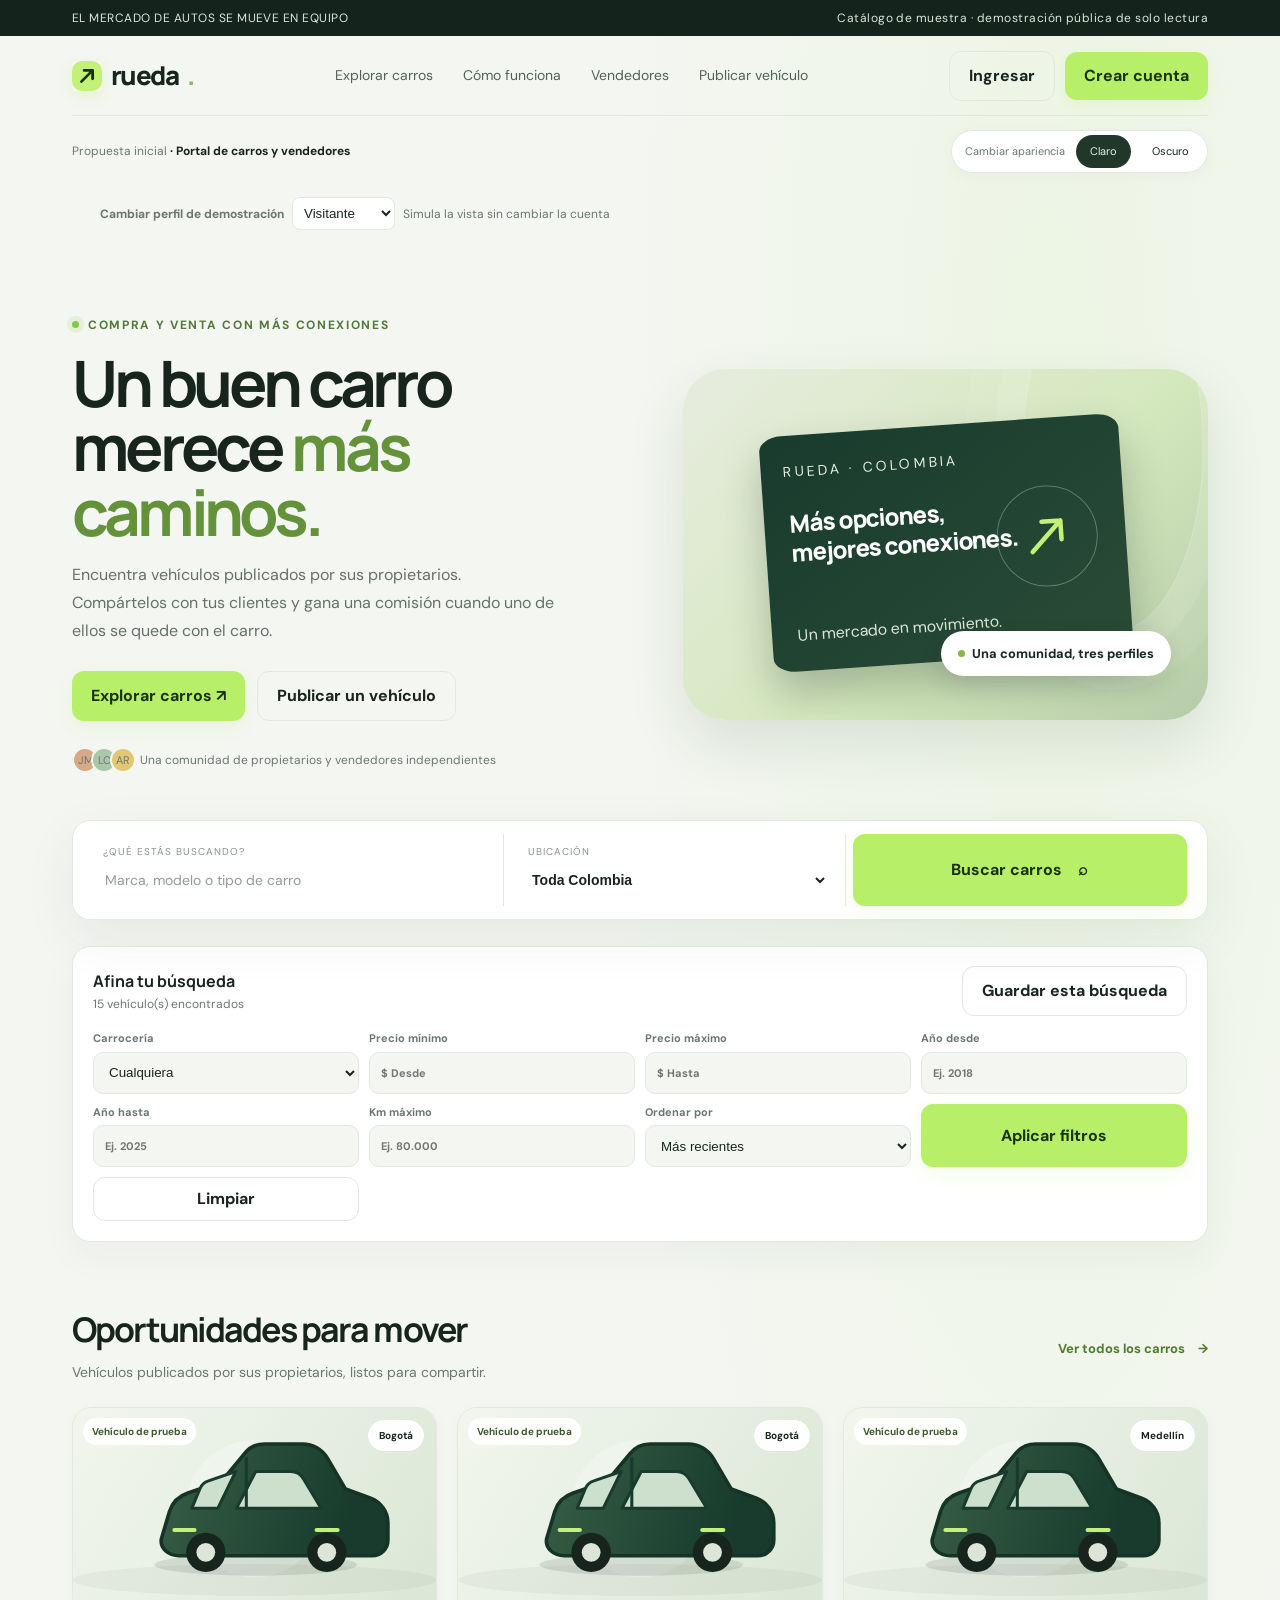
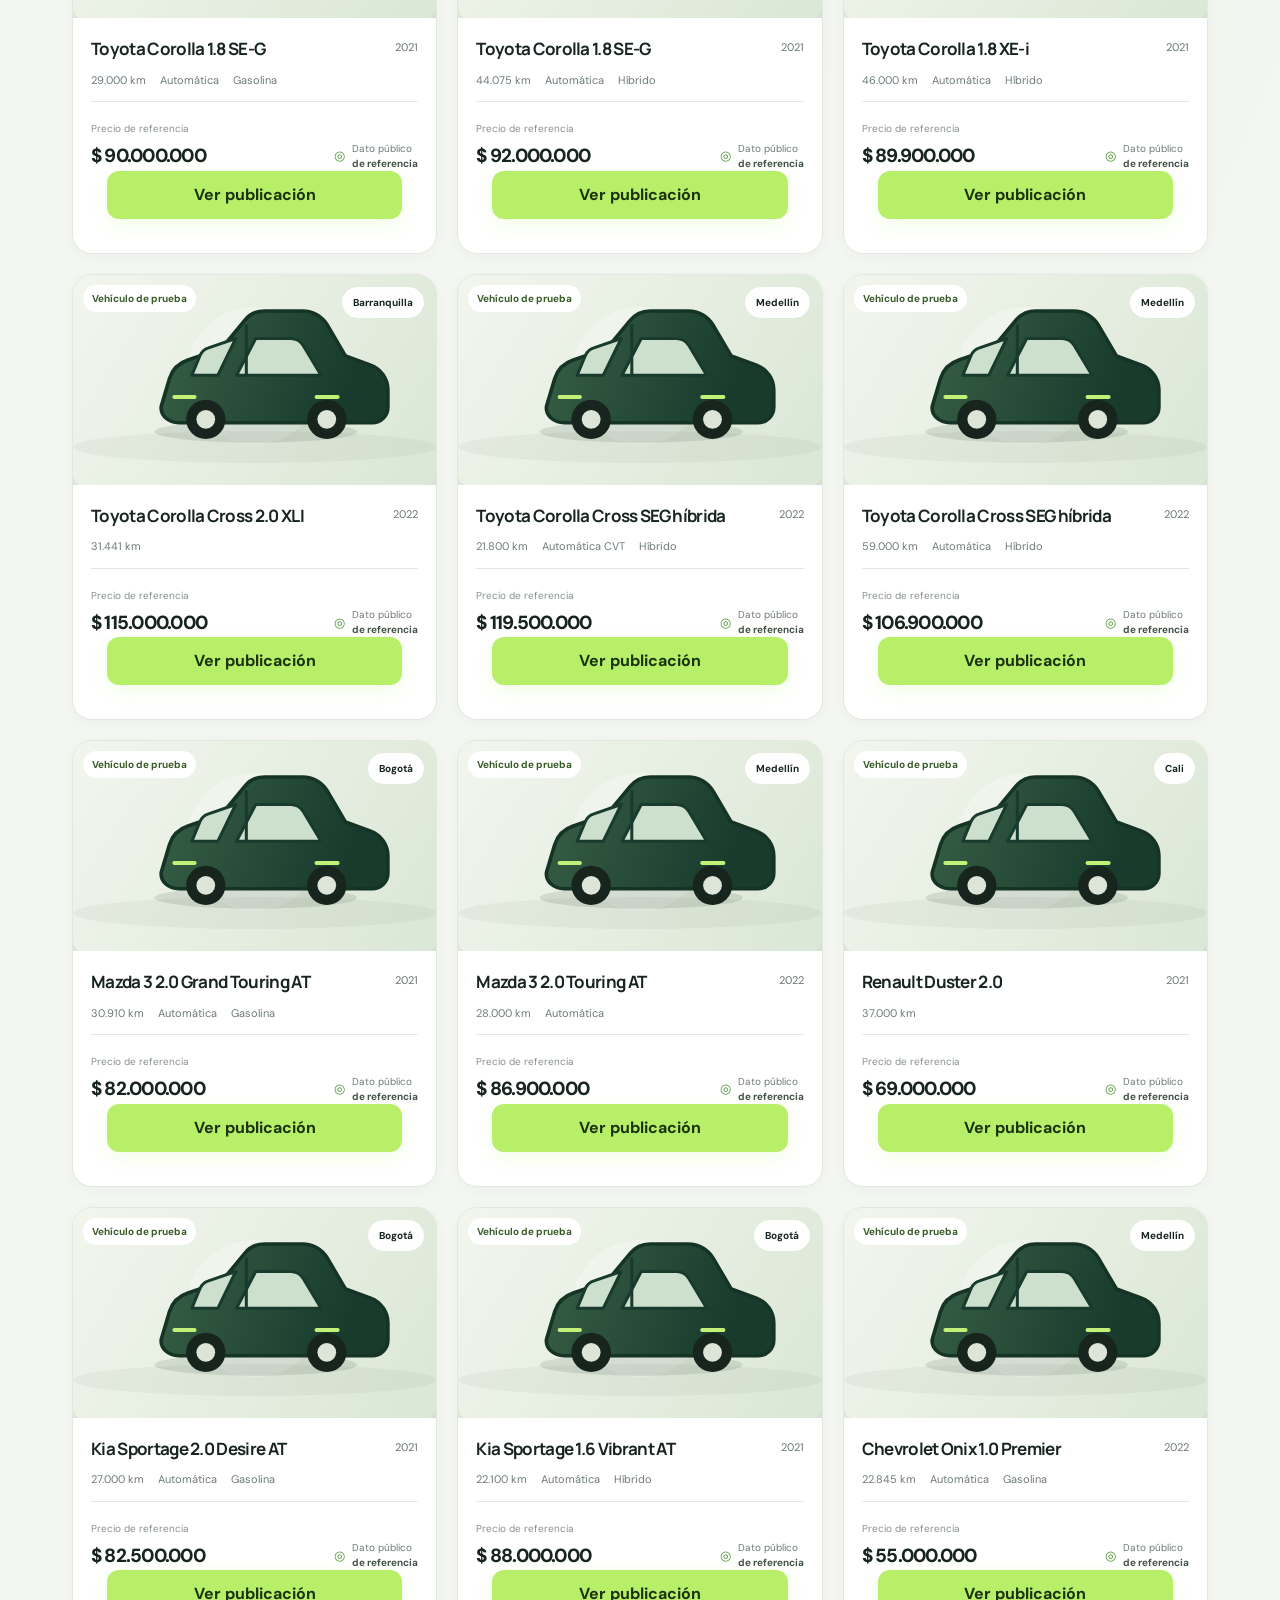
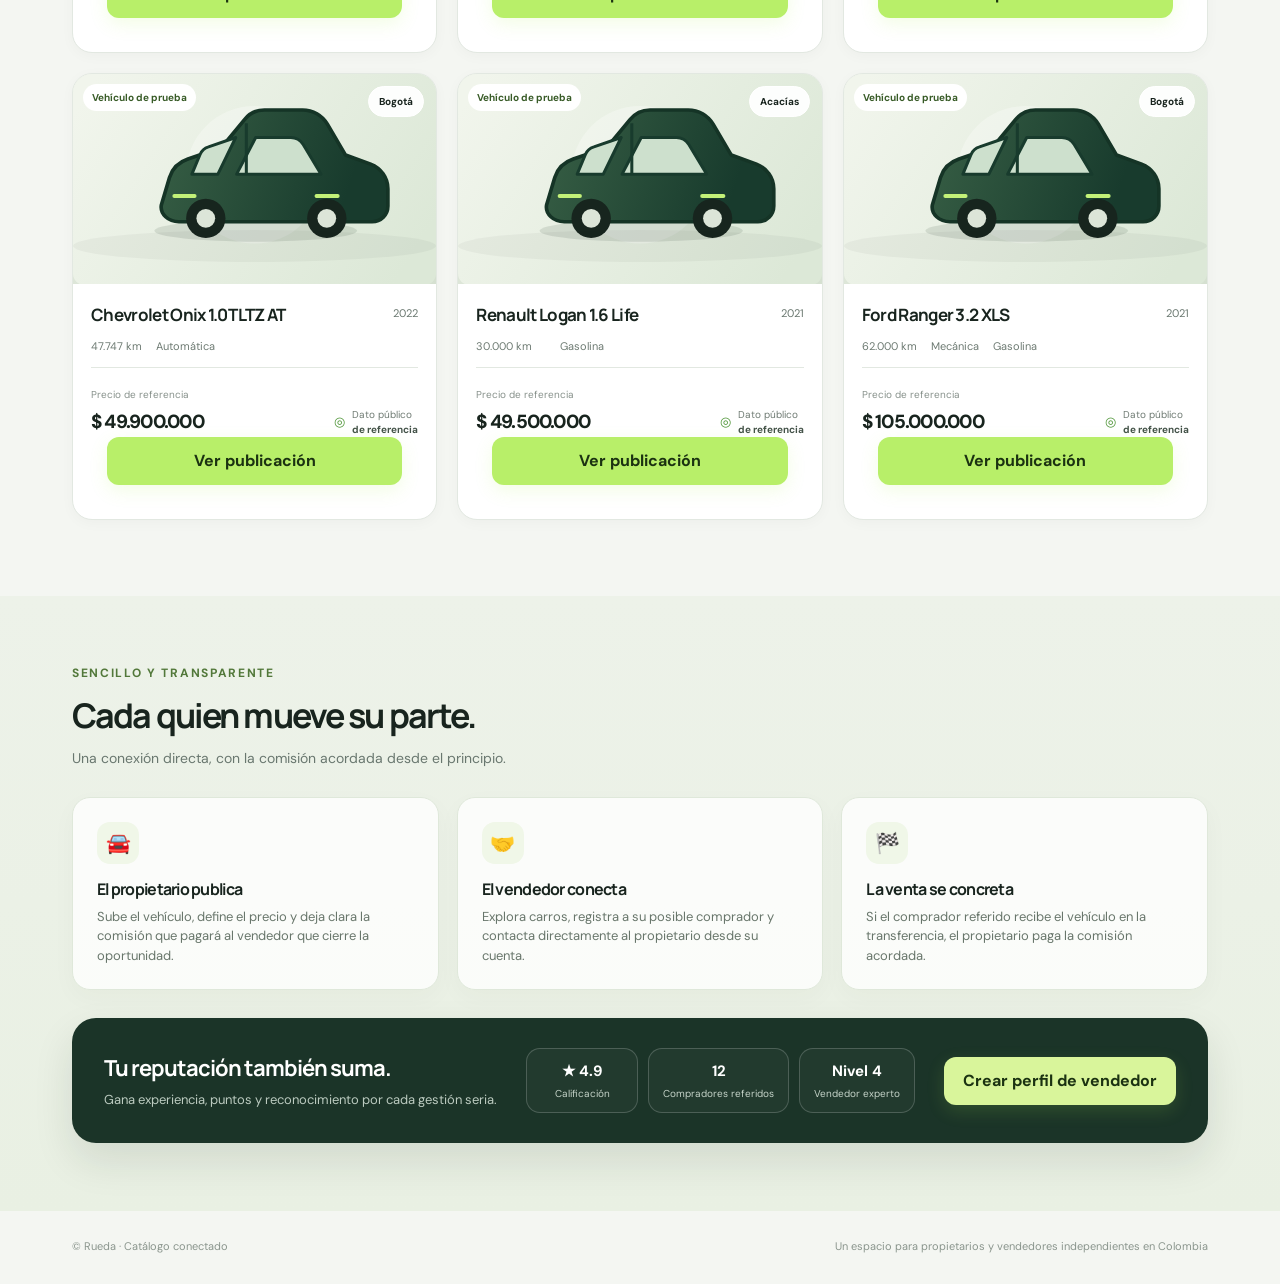
==== commit 4aa13c85: "Actualizar versión de estilos del encabezado" ====
--- a/index.html
+++ b/index.html
@@ -3,8 +3,8 @@
 <head>
 <meta charset="utf-8"><meta name="viewport" content="width=device-width,initial-scale=1">
 <title>Rueda — encuentra tu próximo auto</title>
-<link rel="stylesheet" href="styles.css?v=20261120-12">
-<link rel="stylesheet" href="styles.css?v=20261120-12"><link rel="stylesheet" href="styles.css?v=20261120-12"><link rel="stylesheet" href="styles.css?v=20261120-12"><link rel="stylesheet" href="styles.css?v=20261120-12"><link rel="stylesheet" href="styles.css?v=20261120-12"><link rel="stylesheet" href="styles.css?v=20261120-12"></head>
+<link rel="stylesheet" href="styles.css?v=20261120-13">
+<link rel="stylesheet" href="styles.css?v=20261120-13"><link rel="stylesheet" href="styles.css?v=20261120-13"><link rel="stylesheet" href="styles.css?v=20261120-13"><link rel="stylesheet" href="styles.css?v=20261120-13"><link rel="stylesheet" href="styles.css?v=20261120-13"><link rel="stylesheet" href="styles.css?v=20261120-13"></head>
 <body class="theme-day">
 <div class="topline"><div class="wrap"><span>EL MERCADO DE AUTOS SE MUEVE EN EQUIPO</span><span>Catálogo de muestra · demostración pública de solo lectura</span></div></div>
 <div class="wrap"><nav class="nav"><div class="brand"><img class="mark" src="logo-mark.svg" alt="" width="30" height="30" aria-hidden="true">rueda<span style="color:#91b848">.</span></div><div class="links"><a href="#autos">Explorar carros</a><a href="#como">Cómo funciona</a><a href="#vendedores">Vendedores</a><a href="publicar-vehiculo.html">Publicar vehículo</a></div><div class="nav-actions"><button class="btn outline" onclick="openModal('login')">Ingresar</button><button class="btn" onclick="openModal('join')">Crear cuenta</button></div></nav>
--- a/styles.css
+++ b/styles.css
@@ -42,3 +42,8 @@
 .brand-pill i{width:7px;height:7px;flex:0 0 7px;border-radius:50%;background:#83b844}
 body.theme-night .hero-art.hero-showcase{background:linear-gradient(135deg,#253a2e,#344e37 58%,#50664a);box-shadow:0 24px 58px #0004}body.theme-night .brand-card{background:linear-gradient(145deg,#132c23,#1f3c2c)}
 @media(max-width:560px){.hero-art.hero-showcase{border-radius:clamp(22px,6vw,30px)}.brand-card{left:14%;width:72%;height:68%}.brand-kicker{font-size:clamp(6px,1.7vw,9px)}.brand-message{font-size:clamp(13px,3.5vw,20px);max-width:65%}.brand-tagline{font-size:clamp(8px,1.9vw,11px)}.brand-pill{font-size:clamp(7px,1.8vw,10px);gap:5px;width:43%}.brand-pill i{width:5px;height:5px;flex-basis:5px}}
+
+/* Ajustes de composición para que el mensaje respire en pantallas medianas */
+.brand-message{max-width:67%;font-size:clamp(15px,1.9vw,24px);line-height:1.22;top:43%}
+.brand-pill{width:auto;max-width:calc(100% - 28px);min-height:12.8%;padding:0 17px;font-size:clamp(8px,1vw,13px);gap:7px}
+@media(max-width:560px){.brand-message{max-width:64%;font-size:clamp(12px,3.05vw,17px)}.brand-pill{padding-inline:12px;font-size:clamp(7px,1.7vw,9px);gap:5px}}
--- a/styles.css
+++ b/styles.css
@@ -42,3 +42,8 @@
 .brand-pill i{width:7px;height:7px;flex:0 0 7px;border-radius:50%;background:#83b844}
 body.theme-night .hero-art.hero-showcase{background:linear-gradient(135deg,#253a2e,#344e37 58%,#50664a);box-shadow:0 24px 58px #0004}body.theme-night .brand-card{background:linear-gradient(145deg,#132c23,#1f3c2c)}
 @media(max-width:560px){.hero-art.hero-showcase{border-radius:clamp(22px,6vw,30px)}.brand-card{left:14%;width:72%;height:68%}.brand-kicker{font-size:clamp(6px,1.7vw,9px)}.brand-message{font-size:clamp(13px,3.5vw,20px);max-width:65%}.brand-tagline{font-size:clamp(8px,1.9vw,11px)}.brand-pill{font-size:clamp(7px,1.8vw,10px);gap:5px;width:43%}.brand-pill i{width:5px;height:5px;flex-basis:5px}}
+
+/* Ajustes de composición para que el mensaje respire en pantallas medianas */
+.brand-message{max-width:67%;font-size:clamp(15px,1.9vw,24px);line-height:1.22;top:43%}
+.brand-pill{width:auto;max-width:calc(100% - 28px);min-height:12.8%;padding:0 17px;font-size:clamp(8px,1vw,13px);gap:7px}
+@media(max-width:560px){.brand-message{max-width:64%;font-size:clamp(12px,3.05vw,17px)}.brand-pill{padding-inline:12px;font-size:clamp(7px,1.7vw,9px);gap:5px}}
--- a/styles.css
+++ b/styles.css
@@ -42,3 +42,8 @@
 .brand-pill i{width:7px;height:7px;flex:0 0 7px;border-radius:50%;background:#83b844}
 body.theme-night .hero-art.hero-showcase{background:linear-gradient(135deg,#253a2e,#344e37 58%,#50664a);box-shadow:0 24px 58px #0004}body.theme-night .brand-card{background:linear-gradient(145deg,#132c23,#1f3c2c)}
 @media(max-width:560px){.hero-art.hero-showcase{border-radius:clamp(22px,6vw,30px)}.brand-card{left:14%;width:72%;height:68%}.brand-kicker{font-size:clamp(6px,1.7vw,9px)}.brand-message{font-size:clamp(13px,3.5vw,20px);max-width:65%}.brand-tagline{font-size:clamp(8px,1.9vw,11px)}.brand-pill{font-size:clamp(7px,1.8vw,10px);gap:5px;width:43%}.brand-pill i{width:5px;height:5px;flex-basis:5px}}
+
+/* Ajustes de composición para que el mensaje respire en pantallas medianas */
+.brand-message{max-width:67%;font-size:clamp(15px,1.9vw,24px);line-height:1.22;top:43%}
+.brand-pill{width:auto;max-width:calc(100% - 28px);min-height:12.8%;padding:0 17px;font-size:clamp(8px,1vw,13px);gap:7px}
+@media(max-width:560px){.brand-message{max-width:64%;font-size:clamp(12px,3.05vw,17px)}.brand-pill{padding-inline:12px;font-size:clamp(7px,1.7vw,9px);gap:5px}}
--- a/styles.css
+++ b/styles.css
@@ -42,3 +42,8 @@
 .brand-pill i{width:7px;height:7px;flex:0 0 7px;border-radius:50%;background:#83b844}
 body.theme-night .hero-art.hero-showcase{background:linear-gradient(135deg,#253a2e,#344e37 58%,#50664a);box-shadow:0 24px 58px #0004}body.theme-night .brand-card{background:linear-gradient(145deg,#132c23,#1f3c2c)}
 @media(max-width:560px){.hero-art.hero-showcase{border-radius:clamp(22px,6vw,30px)}.brand-card{left:14%;width:72%;height:68%}.brand-kicker{font-size:clamp(6px,1.7vw,9px)}.brand-message{font-size:clamp(13px,3.5vw,20px);max-width:65%}.brand-tagline{font-size:clamp(8px,1.9vw,11px)}.brand-pill{font-size:clamp(7px,1.8vw,10px);gap:5px;width:43%}.brand-pill i{width:5px;height:5px;flex-basis:5px}}
+
+/* Ajustes de composición para que el mensaje respire en pantallas medianas */
+.brand-message{max-width:67%;font-size:clamp(15px,1.9vw,24px);line-height:1.22;top:43%}
+.brand-pill{width:auto;max-width:calc(100% - 28px);min-height:12.8%;padding:0 17px;font-size:clamp(8px,1vw,13px);gap:7px}
+@media(max-width:560px){.brand-message{max-width:64%;font-size:clamp(12px,3.05vw,17px)}.brand-pill{padding-inline:12px;font-size:clamp(7px,1.7vw,9px);gap:5px}}
--- a/styles.css
+++ b/styles.css
@@ -42,3 +42,8 @@
 .brand-pill i{width:7px;height:7px;flex:0 0 7px;border-radius:50%;background:#83b844}
 body.theme-night .hero-art.hero-showcase{background:linear-gradient(135deg,#253a2e,#344e37 58%,#50664a);box-shadow:0 24px 58px #0004}body.theme-night .brand-card{background:linear-gradient(145deg,#132c23,#1f3c2c)}
 @media(max-width:560px){.hero-art.hero-showcase{border-radius:clamp(22px,6vw,30px)}.brand-card{left:14%;width:72%;height:68%}.brand-kicker{font-size:clamp(6px,1.7vw,9px)}.brand-message{font-size:clamp(13px,3.5vw,20px);max-width:65%}.brand-tagline{font-size:clamp(8px,1.9vw,11px)}.brand-pill{font-size:clamp(7px,1.8vw,10px);gap:5px;width:43%}.brand-pill i{width:5px;height:5px;flex-basis:5px}}
+
+/* Ajustes de composición para que el mensaje respire en pantallas medianas */
+.brand-message{max-width:67%;font-size:clamp(15px,1.9vw,24px);line-height:1.22;top:43%}
+.brand-pill{width:auto;max-width:calc(100% - 28px);min-height:12.8%;padding:0 17px;font-size:clamp(8px,1vw,13px);gap:7px}
+@media(max-width:560px){.brand-message{max-width:64%;font-size:clamp(12px,3.05vw,17px)}.brand-pill{padding-inline:12px;font-size:clamp(7px,1.7vw,9px);gap:5px}}
--- a/styles.css
+++ b/styles.css
@@ -42,3 +42,8 @@
 .brand-pill i{width:7px;height:7px;flex:0 0 7px;border-radius:50%;background:#83b844}
 body.theme-night .hero-art.hero-showcase{background:linear-gradient(135deg,#253a2e,#344e37 58%,#50664a);box-shadow:0 24px 58px #0004}body.theme-night .brand-card{background:linear-gradient(145deg,#132c23,#1f3c2c)}
 @media(max-width:560px){.hero-art.hero-showcase{border-radius:clamp(22px,6vw,30px)}.brand-card{left:14%;width:72%;height:68%}.brand-kicker{font-size:clamp(6px,1.7vw,9px)}.brand-message{font-size:clamp(13px,3.5vw,20px);max-width:65%}.brand-tagline{font-size:clamp(8px,1.9vw,11px)}.brand-pill{font-size:clamp(7px,1.8vw,10px);gap:5px;width:43%}.brand-pill i{width:5px;height:5px;flex-basis:5px}}
+
+/* Ajustes de composición para que el mensaje respire en pantallas medianas */
+.brand-message{max-width:67%;font-size:clamp(15px,1.9vw,24px);line-height:1.22;top:43%}
+.brand-pill{width:auto;max-width:calc(100% - 28px);min-height:12.8%;padding:0 17px;font-size:clamp(8px,1vw,13px);gap:7px}
+@media(max-width:560px){.brand-message{max-width:64%;font-size:clamp(12px,3.05vw,17px)}.brand-pill{padding-inline:12px;font-size:clamp(7px,1.7vw,9px);gap:5px}}
--- a/styles.css
+++ b/styles.css
@@ -42,3 +42,8 @@
 .brand-pill i{width:7px;height:7px;flex:0 0 7px;border-radius:50%;background:#83b844}
 body.theme-night .hero-art.hero-showcase{background:linear-gradient(135deg,#253a2e,#344e37 58%,#50664a);box-shadow:0 24px 58px #0004}body.theme-night .brand-card{background:linear-gradient(145deg,#132c23,#1f3c2c)}
 @media(max-width:560px){.hero-art.hero-showcase{border-radius:clamp(22px,6vw,30px)}.brand-card{left:14%;width:72%;height:68%}.brand-kicker{font-size:clamp(6px,1.7vw,9px)}.brand-message{font-size:clamp(13px,3.5vw,20px);max-width:65%}.brand-tagline{font-size:clamp(8px,1.9vw,11px)}.brand-pill{font-size:clamp(7px,1.8vw,10px);gap:5px;width:43%}.brand-pill i{width:5px;height:5px;flex-basis:5px}}
+
+/* Ajustes de composición para que el mensaje respire en pantallas medianas */
+.brand-message{max-width:67%;font-size:clamp(15px,1.9vw,24px);line-height:1.22;top:43%}
+.brand-pill{width:auto;max-width:calc(100% - 28px);min-height:12.8%;padding:0 17px;font-size:clamp(8px,1vw,13px);gap:7px}
+@media(max-width:560px){.brand-message{max-width:64%;font-size:clamp(12px,3.05vw,17px)}.brand-pill{padding-inline:12px;font-size:clamp(7px,1.7vw,9px);gap:5px}}
